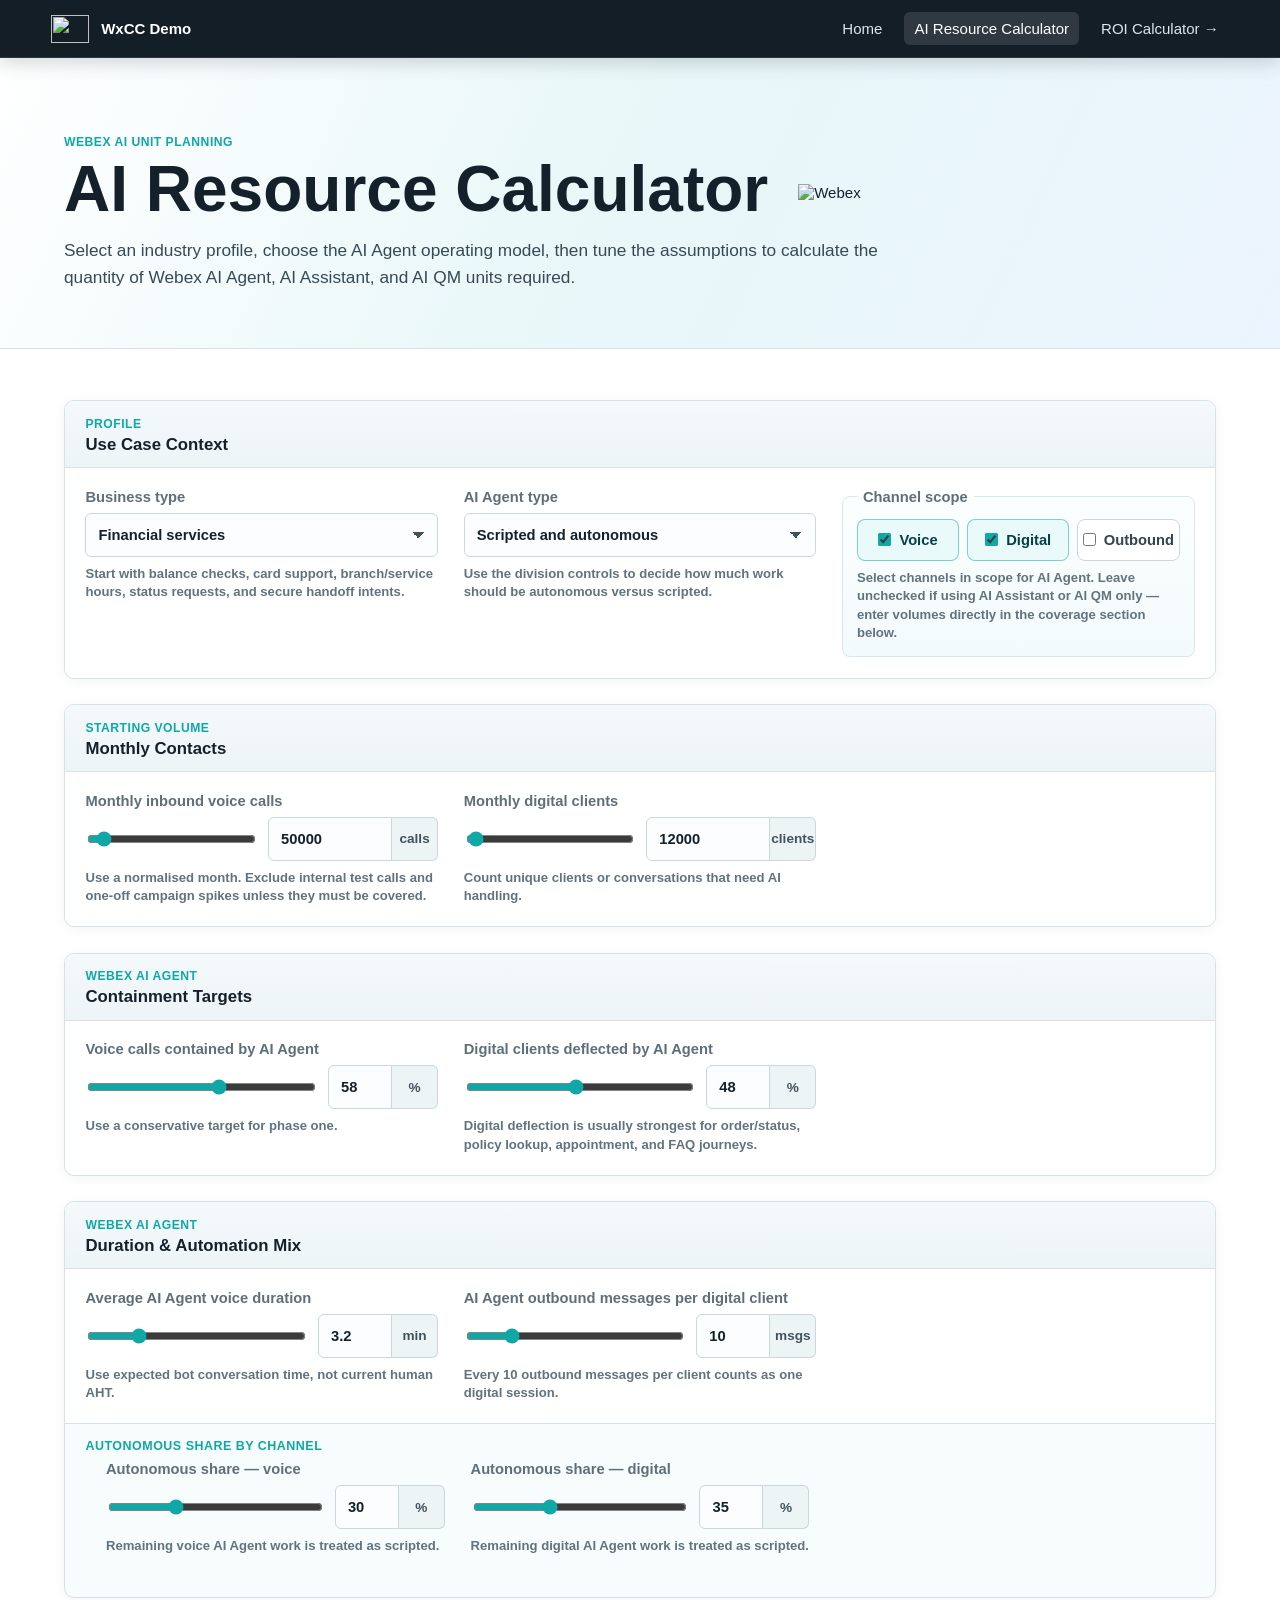
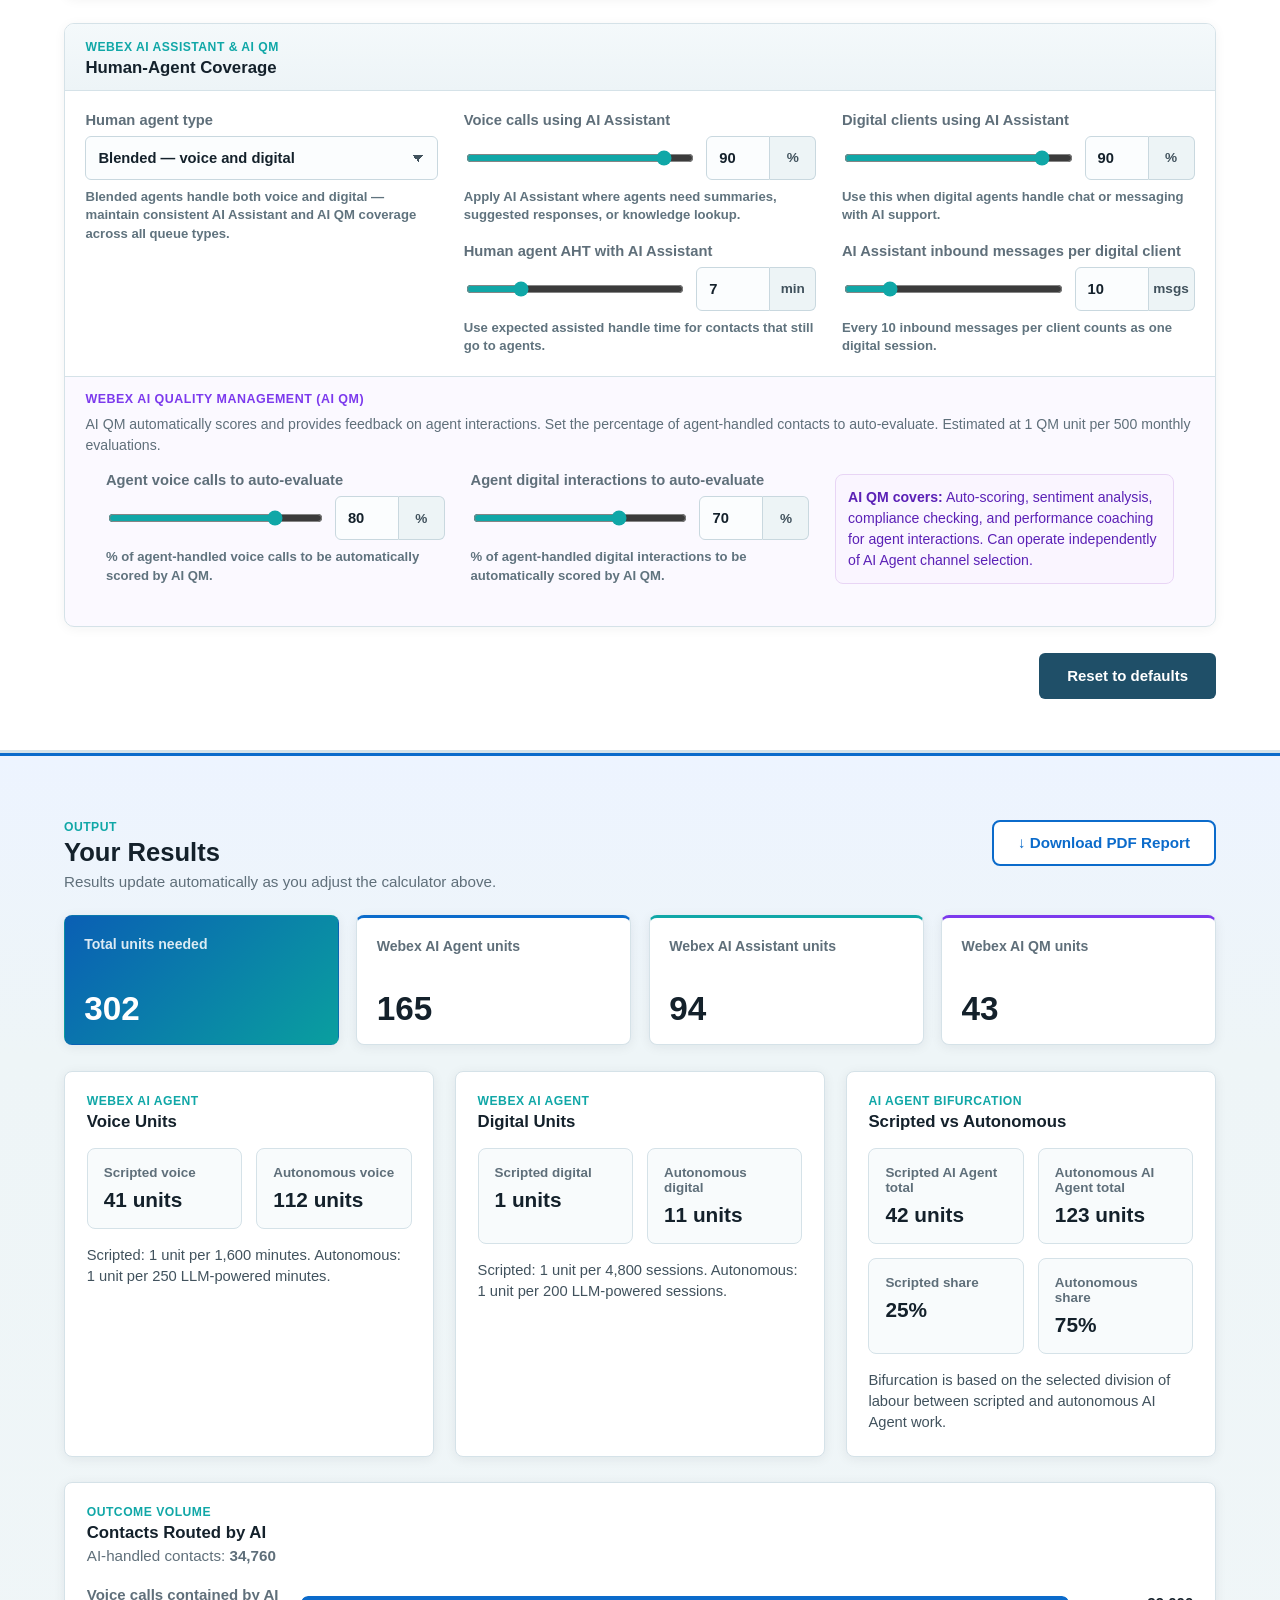
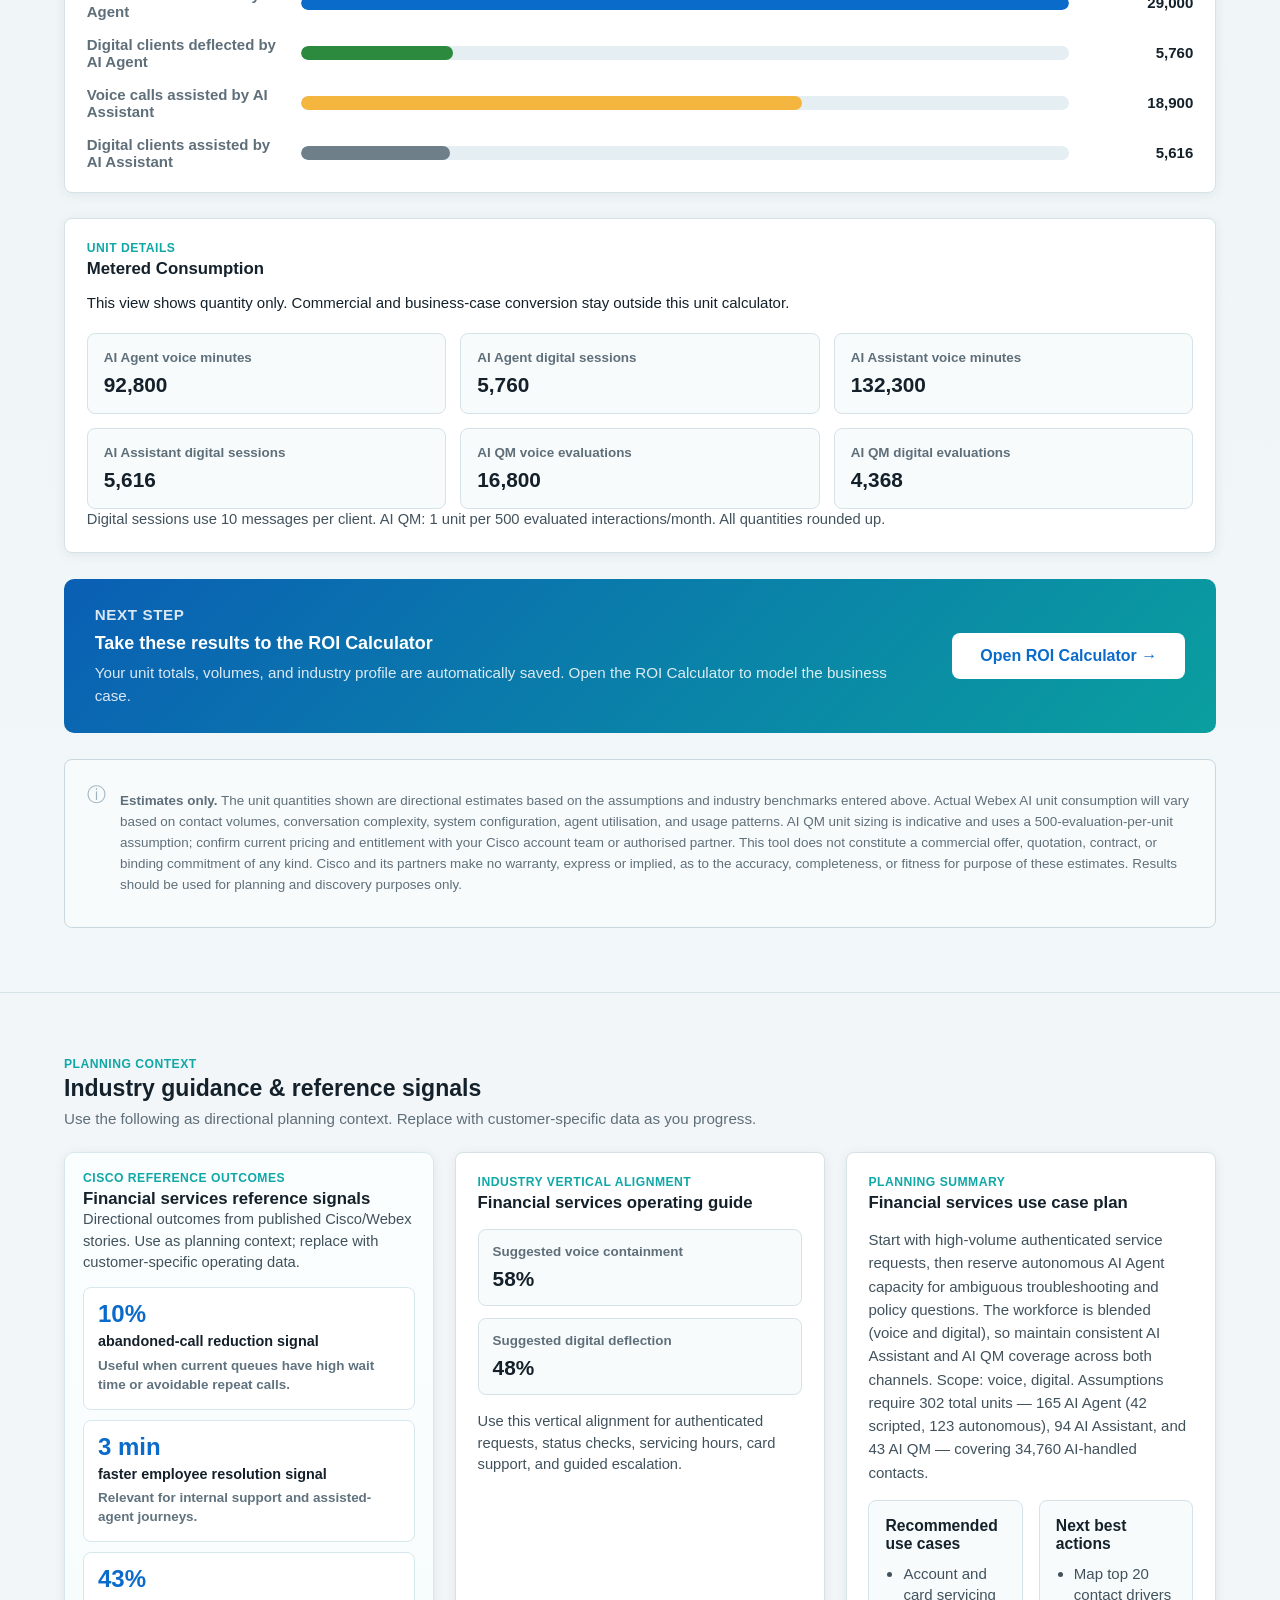
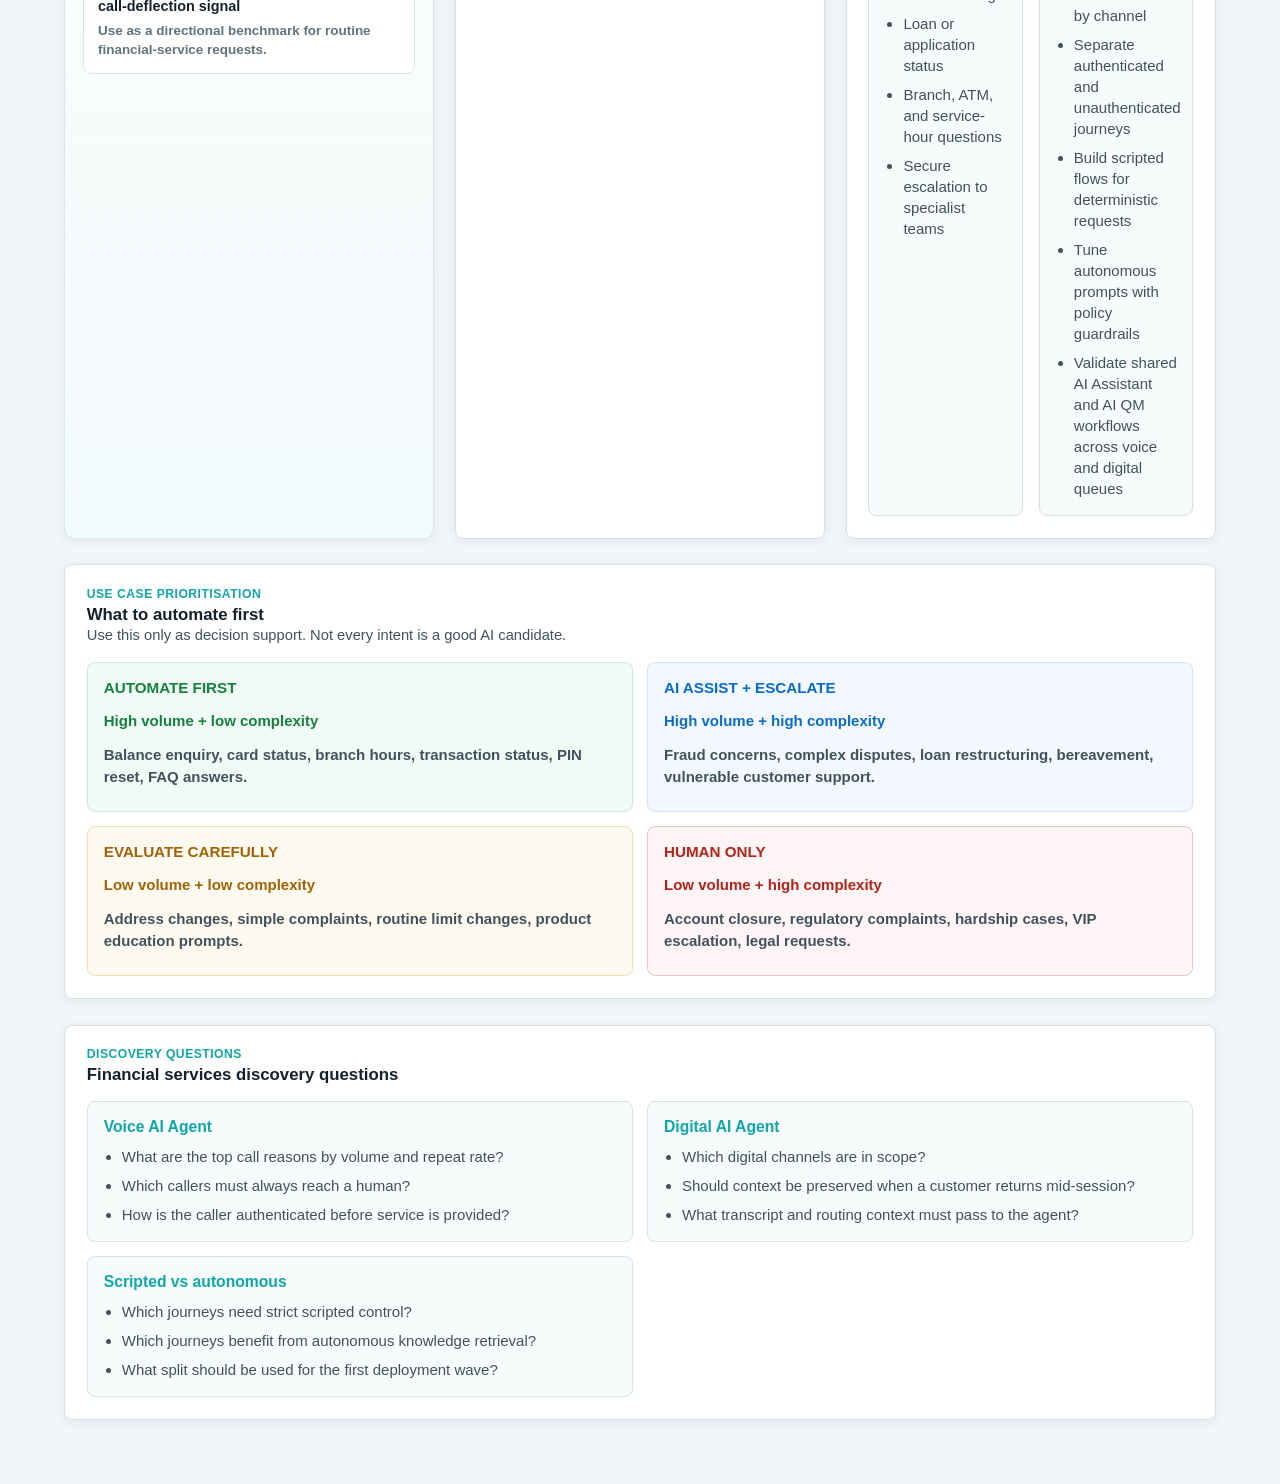
==== AI Resources Calculator/index.html @ 0dea05c3 "Update index.html" ====
<!DOCTYPE html>
<html lang="en">
<head>
  <meta charset="UTF-8" />
  <meta name="viewport" content="width=device-width, initial-scale=1" />
  <title>AI Resource Calculator</title>
  <link rel="stylesheet" href="styles.css" />
</head>
<body>

  <header class="topbar no-print">
    <a class="brand" href="../index.html" aria-label="WxCC Demo home">
      <img src="https://raw.githubusercontent.com/WxCCDemo/MyWxCCDemo/main/assets/webex-logo.png" alt="" />
      <span>WxCC Demo</span>
    </a>
    <nav aria-label="Primary navigation">
      <a href="../index.html">Home</a>
      <a href="../AI Resources Calculator/index.html" aria-current="page">AI Resource Calculator</a>
      <a href="../ROI Calculator/index.html">ROI Calculator →</a>
    </nav>
  </header>

  <main>

    <!-- ── HERO ──────────────────────────────────────────────── -->
    <section class="hero no-print">
      <div class="hero-copy">
        <p class="eyebrow">Webex AI unit planning</p>
        <div class="hero-title">
          <h1>AI Resource Calculator</h1>
          <img src="https://raw.githubusercontent.com/WxCCDemo/MyWxCCDemo/main/assets/webex-logo.png" alt="Webex" />
        </div>
        <p class="intro">
          Select an industry profile, choose the AI Agent operating model, then tune the
          assumptions to calculate the quantity of Webex AI Agent, AI Assistant, and AI QM units required.
        </p>
      </div>
    </section>

    <!-- ── CALCULATOR ─────────────────────────────────────────── -->
    <section class="calculator-section no-print">
      <form class="calc-form" id="calculatorForm">

        <!-- Group 1 · Use Case Context -->
        <div class="calc-group">
          <div class="calc-group-header">
            <p class="eyebrow">Profile</p>
            <h2>Use Case Context</h2>
          </div>
          <div class="calc-group-body grid-3">
            <label>
              <span>Business type</span>
              <select id="industryType">
                <option value="financial">Financial services</option>
                <option value="insurance">Insurance</option>
                <option value="retail">Retail</option>
                <option value="healthcare">Healthcare</option>
                <option value="travel">Travel and hospitality</option>
                <option value="shipping">Shipping and logistics</option>
                <option value="public">Public sector</option>
                <option value="other">Other</option>
              </select>
              <small id="industryRecommendation">Start with balance checks, card support, branch/service hours, status requests, and secure handoff intents.</small>
            </label>
            <label>
              <span>AI Agent type</span>
              <select id="agentMode">
                <option value="both">Scripted and autonomous</option>
                <option value="scripted">Scripted only</option>
                <option value="autonomous">Autonomous only</option>
              </select>
              <small id="agentModeRecommendation">Use scripted flows for deterministic tasks and autonomous flows where natural-language troubleshooting is needed.</small>
            </label>
            <fieldset class="channel-picker">
              <legend>Channel scope</legend>
              <label class="check-option"><input id="channelVoice" type="checkbox" checked /><span>Voice</span></label>
              <label class="check-option"><input id="channelDigital" type="checkbox" checked /><span>Digital</span></label>
              <label class="check-option"><input id="channelOutbound" type="checkbox" /><span>Outbound</span></label>
              <small>Select channels in scope for AI Agent. Leave unchecked if using AI Assistant or AI QM only — enter volumes directly in the coverage section below.</small>
            </fieldset>
          </div>
        </div>

        <!-- Group 2 · Monthly Contacts -->
        <div class="calc-group">
          <div class="calc-group-header">
            <p class="eyebrow">Starting volume</p>
            <h2>Monthly Contacts</h2>
          </div>
          <div class="calc-group-body grid-3">
            <label data-channel="voice">
              <span>Monthly inbound voice calls</span>
              <div class="dual-control">
                <input id="monthlyVoiceCallsSlider" type="range" min="0" max="1000000" step="500" value="50000" data-sync-target="monthlyVoiceCalls" />
                <div class="with-unit value-volume"><input id="monthlyVoiceCalls" type="number" min="0" step="500" value="50000" data-sync-target="monthlyVoiceCallsSlider" /><span>calls</span></div>
              </div>
              <small id="voiceVolumeRecommendation">Use a normalised month. Exclude internal test calls and one-off campaign spikes unless they must be covered.</small>
            </label>
            <label data-channel="digital">
              <span>Monthly digital clients</span>
              <div class="dual-control">
                <input id="monthlyDigitalClientsSlider" type="range" min="0" max="1000000" step="500" value="12000" data-sync-target="monthlyDigitalClients" />
                <div class="with-unit value-volume"><input id="monthlyDigitalClients" type="number" min="0" step="500" value="12000" data-sync-target="monthlyDigitalClientsSlider" /><span>clients</span></div>
              </div>
              <small id="digitalVolumeRecommendation">Count unique clients or conversations that need AI handling.</small>
            </label>
            <label data-channel="outbound">
              <span>Monthly outbound contacts</span>
              <div class="dual-control">
                <input id="monthlyOutboundContactsSlider" type="range" min="0" max="1000000" step="500" value="10000" data-sync-target="monthlyOutboundContacts" />
                <div class="with-unit value-volume"><input id="monthlyOutboundContacts" type="number" min="0" step="500" value="10000" data-sync-target="monthlyOutboundContactsSlider" /><span>contacts</span></div>
              </div>
              <small>Use this for outbound reminder, collections, notification, survey, sales, or proactive service campaigns.</small>
            </label>
          </div>
        </div>

        <!-- Group 3 · Containment Targets -->
        <div class="calc-group">
          <div class="calc-group-header">
            <p class="eyebrow">Webex AI Agent</p>
            <h2>Containment Targets</h2>
          </div>
          <div class="calc-group-body grid-3">
            <label data-channel="voice">
              <span>Voice calls contained by AI Agent</span>
              <div class="dual-control">
                <input id="voiceContainmentPercent" type="range" min="0" max="100" value="58" data-sync-target="voiceContainmentPercentNumber" />
                <div class="with-unit value-percent"><input id="voiceContainmentPercentNumber" type="number" min="0" max="100" step="1" value="58" data-sync-target="voiceContainmentPercent" /><span>%</span></div>
              </div>
              <small id="voiceContainmentRecommendation">Use a conservative target for phase one.</small>
            </label>
            <label data-channel="digital">
              <span>Digital clients deflected by AI Agent</span>
              <div class="dual-control">
                <input id="digitalDeflectionPercent" type="range" min="0" max="100" value="48" data-sync-target="digitalDeflectionPercentNumber" />
                <div class="with-unit value-percent"><input id="digitalDeflectionPercentNumber" type="number" min="0" max="100" step="1" value="48" data-sync-target="digitalDeflectionPercent" /><span>%</span></div>
              </div>
              <small id="digitalDeflectionRecommendation">Digital deflection is usually strongest for order/status, policy lookup, appointment, and FAQ journeys.</small>
            </label>
            <label data-channel="outbound">
              <span>Outbound contacts handled by AI Agent</span>
              <div class="dual-control">
                <input id="outboundHandledPercent" type="range" min="0" max="100" value="45" data-sync-target="outboundHandledPercentNumber" />
                <div class="with-unit value-percent"><input id="outboundHandledPercentNumber" type="number" min="0" max="100" step="1" value="45" data-sync-target="outboundHandledPercent" /><span>%</span></div>
              </div>
              <small>Use the expected contact or completion rate for campaign interactions.</small>
            </label>
          </div>
        </div>

        <!-- Group 4 · Duration & Mix -->
        <div class="calc-group">
          <div class="calc-group-header">
            <p class="eyebrow">Webex AI Agent</p>
            <h2>Duration &amp; Automation Mix</h2>
          </div>
          <div class="calc-group-body grid-3">
            <label data-channel="voice">
              <span>Average AI Agent voice duration</span>
              <div class="dual-control">
                <input id="aiAgentVoiceMinutesSlider" type="range" min="0" max="15" step="0.1" value="3.2" data-sync-target="aiAgentVoiceMinutes" />
                <div class="with-unit value-small"><input id="aiAgentVoiceMinutes" type="number" min="0" step="0.1" value="3.2" data-sync-target="aiAgentVoiceMinutesSlider" /><span>min</span></div>
              </div>
              <small id="aiDurationRecommendation">Use expected bot conversation time, not current human AHT.</small>
            </label>
            <label data-channel="outbound">
              <span>Average outbound AI Agent duration</span>
              <div class="dual-control">
                <input id="outboundAiMinutesSlider" type="range" min="0" max="15" step="0.1" value="2.4" data-sync-target="outboundAiMinutes" />
                <div class="with-unit value-small"><input id="outboundAiMinutes" type="number" min="0" step="0.1" value="2.4" data-sync-target="outboundAiMinutesSlider" /><span>min</span></div>
              </div>
              <small>Use the expected AI-handled outbound talk time.</small>
            </label>
            <label data-channel="digital">
              <span>AI Agent outbound messages per digital client</span>
              <div class="dual-control">
                <input id="agentOutboundMessagesSlider" type="range" min="1" max="50" step="1" value="10" data-sync-target="agentOutboundMessages" />
                <div class="with-unit value-small"><input id="agentOutboundMessages" type="number" min="1" step="1" value="10" data-sync-target="agentOutboundMessagesSlider" /><span>msgs</span></div>
              </div>
              <small>Every 10 outbound messages per client counts as one digital session.</small>
            </label>
          </div>
          <div id="divisionControls" class="calc-sub-group">
            <p class="sub-group-label">Autonomous share by channel</p>
            <div class="calc-group-body grid-3" style="padding-top:0">
              <label data-channel="voice">
                <span>Autonomous share — voice</span>
                <div class="dual-control">
                  <input id="agentVoiceAutonomousPercent" type="range" min="0" max="100" value="30" data-sync-target="agentVoiceAutonomousPercentNumber" />
                  <div class="with-unit value-percent"><input id="agentVoiceAutonomousPercentNumber" type="number" min="0" max="100" step="1" value="30" data-sync-target="agentVoiceAutonomousPercent" /><span>%</span></div>
                </div>
                <small>Remaining voice AI Agent work is treated as scripted.</small>
              </label>
              <label data-channel="digital">
                <span>Autonomous share — digital</span>
                <div class="dual-control">
                  <input id="agentDigitalAutonomousPercent" type="range" min="0" max="100" value="35" data-sync-target="agentDigitalAutonomousPercentNumber" />
                  <div class="with-unit value-percent"><input id="agentDigitalAutonomousPercentNumber" type="number" min="0" max="100" step="1" value="35" data-sync-target="agentDigitalAutonomousPercent" /><span>%</span></div>
                </div>
                <small>Remaining digital AI Agent work is treated as scripted.</small>
              </label>
              <label data-channel="outbound">
                <span>Autonomous share — outbound</span>
                <div class="dual-control">
                  <input id="agentOutboundAutonomousPercent" type="range" min="0" max="100" value="40" data-sync-target="agentOutboundAutonomousPercentNumber" />
                  <div class="with-unit value-percent"><input id="agentOutboundAutonomousPercentNumber" type="number" min="0" max="100" step="1" value="40" data-sync-target="agentOutboundAutonomousPercent" /><span>%</span></div>
                </div>
                <small>Remaining outbound AI Agent work is treated as scripted.</small>
              </label>
            </div>
          </div>
        </div>

        <!-- Group 5 · Human-Agent Coverage (AI Assistant + AI QM) -->
        <div class="calc-group">
          <div class="calc-group-header">
            <p class="eyebrow">Webex AI Assistant &amp; AI QM</p>
            <h2>Human-Agent Coverage</h2>
          </div>
          <div class="calc-group-body grid-3">

            <!-- Col 1: Human agent type -->
            <label>
              <span>Human agent type</span>
              <select id="workforceModel">
                <option value="blended">Blended — voice and digital</option>
                <option value="voice">Voice only</option>
                <option value="digital">Digital only</option>
              </select>
              <small id="workforceModelRecommendation">Blended agents handle both channels — maintain consistent AI Assistant and AI QM coverage across all queues.</small>
            </label>

            <!-- Col 2: Voice assistant fields (no data-channel — always visible based on workforce model) -->
            <div data-assistant-channel="voice" class="field-stack">
              <!-- Direct volume input shown when Voice AI Agent channel is OFF -->
              <label data-channel-off="voice" class="direct-input">
                <span>Monthly voice calls to human agents</span>
                <div class="dual-control">
                  <input id="directAgentVoiceCallsSlider" type="range" min="0" max="500000" step="500" value="0" data-sync-target="directAgentVoiceCalls" />
                  <div class="with-unit value-volume"><input id="directAgentVoiceCalls" type="number" min="0" step="500" value="0" data-sync-target="directAgentVoiceCallsSlider" /><span>calls</span></div>
                </div>
                <small>Enter total calls handled by voice agents — used for AI Assistant &amp; AI QM when AI Agent voice is not in scope.</small>
              </label>
              <label>
                <span>Voice calls using AI Assistant</span>
                <div class="dual-control">
                  <input id="assistantVoiceCoveragePercent" type="range" min="0" max="100" value="90" data-sync-target="assistantVoiceCoveragePercentNumber" />
                  <div class="with-unit value-percent"><input id="assistantVoiceCoveragePercentNumber" type="number" min="0" max="100" step="1" value="90" data-sync-target="assistantVoiceCoveragePercent" /><span>%</span></div>
                </div>
                <small>Apply AI Assistant where agents need summaries, suggested responses, or knowledge lookup.</small>
              </label>
              <label>
                <span>Human agent AHT with AI Assistant</span>
                <div class="dual-control">
                  <input id="humanAhtMinutesSlider" type="range" min="0" max="30" step="0.1" value="7" data-sync-target="humanAhtMinutes" />
                  <div class="with-unit value-small"><input id="humanAhtMinutes" type="number" min="0" step="0.1" value="7" data-sync-target="humanAhtMinutesSlider" /><span>min</span></div>
                </div>
                <small>Use expected assisted handle time for contacts that still go to agents.</small>
              </label>
            </div>

            <!-- Col 3: Digital assistant fields (no data-channel — always visible based on workforce model) -->
            <div data-assistant-channel="digital" class="field-stack">
              <!-- Direct volume input shown when Digital AI Agent channel is OFF -->
              <label data-channel-off="digital" class="direct-input">
                <span>Monthly digital contacts to human agents</span>
                <div class="dual-control">
                  <input id="directAgentDigitalClientsSlider" type="range" min="0" max="500000" step="500" value="0" data-sync-target="directAgentDigitalClients" />
                  <div class="with-unit value-volume"><input id="directAgentDigitalClients" type="number" min="0" step="500" value="0" data-sync-target="directAgentDigitalClientsSlider" /><span>clients</span></div>
                </div>
                <small>Enter total digital interactions handled by agents — used for AI Assistant &amp; AI QM when AI Agent digital is not in scope.</small>
              </label>
              <label>
                <span>Digital clients using AI Assistant</span>
                <div class="dual-control">
                  <input id="assistantDigitalCoveragePercent" type="range" min="0" max="100" value="90" data-sync-target="assistantDigitalCoveragePercentNumber" />
                  <div class="with-unit value-percent"><input id="assistantDigitalCoveragePercentNumber" type="number" min="0" max="100" step="1" value="90" data-sync-target="assistantDigitalCoveragePercent" /><span>%</span></div>
                </div>
                <small>Use this when digital agents handle chat or messaging with AI support.</small>
              </label>
              <label>
                <span>AI Assistant inbound messages per digital client</span>
                <div class="dual-control">
                  <input id="assistantInboundMessagesSlider" type="range" min="1" max="50" step="1" value="10" data-sync-target="assistantInboundMessages" />
                  <div class="with-unit value-small"><input id="assistantInboundMessages" type="number" min="1" step="1" value="10" data-sync-target="assistantInboundMessagesSlider" /><span>msgs</span></div>
                </div>
                <small>Every 10 inbound messages per client counts as one digital session.</small>
              </label>
            </div>

          </div>

          <!-- AI QM sub-section -->
          <div class="calc-sub-group qm-sub">
            <p class="sub-group-label">Webex AI Quality Management (AI QM)</p>
            <p class="sub-group-desc">AI QM automatically scores and provides feedback on agent interactions. Set the percentage of agent-handled contacts to auto-evaluate. Estimated at 1 QM unit per 500 monthly evaluations.</p>
            <div class="calc-group-body grid-3" style="padding-top:0">
              <label data-assistant-channel="voice">
                <span>Agent voice calls to auto-evaluate</span>
                <div class="dual-control">
                  <input id="qmVoiceCoveragePercent" type="range" min="0" max="100" value="80" data-sync-target="qmVoiceCoveragePercentNumber" />
                  <div class="with-unit value-percent"><input id="qmVoiceCoveragePercentNumber" type="number" min="0" max="100" step="1" value="80" data-sync-target="qmVoiceCoveragePercent" /><span>%</span></div>
                </div>
                <small>% of agent-handled voice calls to be automatically scored by AI QM.</small>
              </label>
              <label data-assistant-channel="digital">
                <span>Agent digital interactions to auto-evaluate</span>
                <div class="dual-control">
                  <input id="qmDigitalCoveragePercent" type="range" min="0" max="100" value="70" data-sync-target="qmDigitalCoveragePercentNumber" />
                  <div class="with-unit value-percent"><input id="qmDigitalCoveragePercentNumber" type="number" min="0" max="100" step="1" value="70" data-sync-target="qmDigitalCoveragePercent" /><span>%</span></div>
                </div>
                <small>% of agent-handled digital interactions to be automatically scored by AI QM.</small>
              </label>
              <div class="qm-info-cell">
                <p class="formula"><strong>AI QM covers:</strong> Auto-scoring, sentiment analysis, compliance checking, and performance coaching for agent interactions. Can operate independently of AI Agent channel selection.</p>
              </div>
            </div>
          </div>
        </div>

        <div class="form-actions">
          <button type="reset" class="reset-button">Reset to defaults</button>
        </div>

      </form>
    </section>

    <!-- ── RESULTS ────────────────────────────────────────────── -->
    <section class="results-section" aria-label="Calculator results" id="resultsSection">
      <div class="results-container">

        <!-- Print-only header -->
        <div class="print-only report-print-header">
          <img src="https://raw.githubusercontent.com/WxCCDemo/MyWxCCDemo/main/assets/webex-logo.png" alt="Webex" class="report-logo" />
          <div>
            <h1>Webex AI Resource Estimate</h1>
            <p id="reportMeta"></p>
          </div>
        </div>

        <div class="results-header">
          <div class="results-header-left">
            <p class="eyebrow">Output</p>
            <h2>Your Results</h2>
            <p class="results-intro">Results update automatically as you adjust the calculator above.</p>
          </div>
          <button class="download-btn no-print" onclick="downloadReport()">
            ↓ Download PDF Report
          </button>
        </div>

        <!-- Summary metrics: Total | AI Agent | AI Assistant | AI QM -->
        <div class="summary-grid">
          <article class="metric primary">
            <span>Total units needed</span>
            <strong id="totalUnits">0</strong>
          </article>
          <article class="metric accent-agent">
            <span>Webex AI Agent units</span>
            <strong id="agentTotalUnits">0</strong>
          </article>
          <article class="metric accent-assistant">
            <span>Webex AI Assistant units</span>
            <strong id="assistantUnits">0</strong>
          </article>
          <article class="metric accent-qm">
            <span>Webex AI QM units</span>
            <strong id="qmUnits">0</strong>
          </article>
        </div>

        <!-- AI Agent unit breakdown -->
        <div class="result-grid">
          <article class="panel result-card" data-channel="voice">
            <div class="panel-heading"><p class="eyebrow">Webex AI Agent</p><h2>Voice Units</h2></div>
            <dl>
              <div><dt>Scripted voice</dt><dd><span id="agentVoiceScriptedUnits">0</span> units</dd></div>
              <div><dt>Autonomous voice</dt><dd><span id="agentVoiceAutonomousUnits">0</span> units</dd></div>
            </dl>
            <p class="formula">Scripted: 1 unit per 1,600 minutes. Autonomous: 1 unit per 250 LLM-powered minutes.</p>
          </article>
          <article class="panel result-card" data-channel="digital">
            <div class="panel-heading"><p class="eyebrow">Webex AI Agent</p><h2>Digital Units</h2></div>
            <dl>
              <div><dt>Scripted digital</dt><dd><span id="agentDigitalScriptedUnits">0</span> units</dd></div>
              <div><dt>Autonomous digital</dt><dd><span id="agentDigitalAutonomousUnits">0</span> units</dd></div>
            </dl>
            <p class="formula">Scripted: 1 unit per 4,800 sessions. Autonomous: 1 unit per 200 LLM-powered sessions.</p>
          </article>
          <article class="panel result-card" data-channel="outbound">
            <div class="panel-heading"><p class="eyebrow">Webex AI Agent</p><h2>Outbound Units</h2></div>
            <dl>
              <div><dt>Scripted outbound</dt><dd><span id="agentOutboundScriptedUnits">0</span> units</dd></div>
              <div><dt>Autonomous outbound</dt><dd><span id="agentOutboundAutonomousUnits">0</span> units</dd></div>
            </dl>
            <p class="formula">Scripted: 1 unit per 1,600 minutes. Autonomous: 1 unit per 250 minutes.</p>
          </article>
          <article class="panel result-card" id="agentBifurcationCard">
            <div class="panel-heading"><p class="eyebrow">AI Agent bifurcation</p><h2>Scripted vs Autonomous</h2></div>
            <dl>
              <div><dt>Scripted AI Agent total</dt><dd><span id="agentScriptedTotalUnits">0</span> units</dd></div>
              <div><dt>Autonomous AI Agent total</dt><dd><span id="agentAutonomousTotalUnits">0</span> units</dd></div>
              <div><dt>Scripted share</dt><dd id="agentScriptedShare">0%</dd></div>
              <div><dt>Autonomous share</dt><dd id="agentAutonomousShare">0%</dd></div>
            </dl>
            <p id="agentBifurcationNote" class="formula">Bifurcation is based on the selected division of labour between scripted and autonomous AI Agent work.</p>
          </article>
        </div>

        <!-- Contacts bar chart -->
        <article class="panel breakdown">
          <div class="panel-heading"><p class="eyebrow">Outcome volume</p><h2>Contacts Routed by AI</h2></div>
          <p class="results-intro" style="margin-top:4px">AI-handled contacts: <strong id="aiHandledContacts">0</strong></p>
          <div class="bars">
            <div class="bar-row" data-channel="voice"><span>Voice calls contained by AI Agent</span><div class="bar-track"><div id="voiceContainedBar" class="bar-fill"></div></div><strong id="voiceContainedCalls">0</strong></div>
            <div class="bar-row" data-channel="digital"><span>Digital clients deflected by AI Agent</span><div class="bar-track"><div id="digitalDeflectedBar" class="bar-fill accent"></div></div><strong id="digitalDeflectedClients">0</strong></div>
            <div class="bar-row" data-channel="outbound"><span>Outbound contacts handled by AI Agent</span><div class="bar-track"><div id="outboundHandledBar" class="bar-fill outbound"></div></div><strong id="outboundHandledContacts">0</strong></div>
            <div class="bar-row" data-channel="voice"><span>Voice calls assisted by AI Assistant</span><div class="bar-track"><div id="assistantVoiceBar" class="bar-fill muted"></div></div><strong id="assistantVoiceCalls">0</strong></div>
            <div class="bar-row" data-channel="digital"><span>Digital clients assisted by AI Assistant</span><div class="bar-track"><div id="assistantDigitalBar" class="bar-fill neutral"></div></div><strong id="assistantDigitalClients">0</strong></div>
          </div>
        </article>

        <!-- Metered consumption -->
        <article class="panel recommendation">
          <div class="panel-heading"><p class="eyebrow">Unit details</p><h2>Metered Consumption</h2></div>
          <p>This view shows quantity only. Commercial and business-case conversion stay outside this unit calculator.</p>
          <dl>
            <div data-channel="voice"><dt>AI Agent voice minutes</dt><dd id="agentVoiceMinutes">0</dd></div>
            <div data-channel="digital"><dt>AI Agent digital sessions</dt><dd id="agentDigitalSessions">0</dd></div>
            <div data-channel="outbound"><dt>AI Agent outbound minutes</dt><dd id="agentOutboundMinutes">0</dd></div>
            <div data-channel="voice"><dt>AI Assistant voice minutes</dt><dd id="assistantVoiceMinutes">0</dd></div>
            <div data-channel="digital"><dt>AI Assistant digital sessions</dt><dd id="assistantDigitalSessions">0</dd></div>
            <div data-assistant-channel="voice"><dt>AI QM voice evaluations</dt><dd id="qmVoiceEvaluations">0</dd></div>
            <div data-assistant-channel="digital"><dt>AI QM digital evaluations</dt><dd id="qmDigitalEvaluations">0</dd></div>
          </dl>
          <p class="formula">Digital sessions use 10 messages per client. AI QM: 1 unit per 500 evaluated interactions/month. All quantities rounded up.</p>
        </article>

        <!-- Next step CTA -->
        <div class="next-step-banner no-print">
          <div class="next-step-copy">
            <p class="eyebrow">Next step</p>
            <h2>Take these results to the ROI Calculator</h2>
            <p>Your unit totals, volumes, and industry profile are automatically saved. Open the ROI Calculator to model the business case.</p>
          </div>
          <a href="../ROI Calculator/index.html" class="cta-button">Open ROI Calculator →</a>
        </div>

        <!-- Disclaimer -->
        <div class="disclaimer">
          <div class="disclaimer-icon" aria-hidden="true">ⓘ</div>
          <p><strong>Estimates only.</strong> The unit quantities shown are directional estimates based on the assumptions and industry benchmarks entered above. Actual Webex AI unit consumption will vary based on contact volumes, conversation complexity, system configuration, agent utilisation, and usage patterns. AI QM unit sizing is indicative and uses a 500-evaluation-per-unit assumption; confirm current pricing and entitlement with your Cisco account team or authorised partner. This tool does not constitute a commercial offer, quotation, contract, or binding commitment of any kind. Cisco and its partners make no warranty, express or implied, as to the accuracy, completeness, or fitness for purpose of these estimates. Results should be used for planning and discovery purposes only.</p>
        </div>

      </div>
    </section>

    <!-- ── GUIDANCE ────────────────────────────────────────────── -->
    <section class="guidance-section" aria-label="Planning guidance">
      <div class="guidance-container">
        <div class="guidance-header">
          <p class="eyebrow">Planning context</p>
          <h2>Industry guidance &amp; reference signals</h2>
          <p class="guidance-intro">Use the following as directional planning context. Replace with customer-specific data as you progress.</p>
        </div>
        <div class="guidance-grid">
          <article class="panel reference-panel inline-reference">
            <div class="panel-heading"><p class="eyebrow">Cisco reference outcomes</p><h2 id="referenceTitle">Financial services reference signals</h2></div>
            <p class="formula">Directional outcomes from published Cisco/Webex stories. Use as planning context; replace with customer-specific operating data.</p>
            <div id="referenceOutcomeList" class="reference-list"></div>
          </article>
          <article class="panel vertical-panel">
            <div class="panel-heading"><p class="eyebrow">Industry vertical alignment</p><h2 id="verticalTitle">Financial services operating guide</h2></div>
            <div class="vertical-grid">
              <div data-channel="voice"><dt>Suggested voice containment</dt><dd id="verticalVoiceContainment">58%</dd></div>
              <div data-channel="digital"><dt>Suggested digital deflection</dt><dd id="verticalDigitalDeflection">48%</dd></div>
              <div data-channel="outbound"><dt>Suggested outbound handled</dt><dd id="verticalOutboundHandled">45%</dd></div>
            </div>
            <p id="verticalGuidance" class="formula">Start with balance checks, card support, branch/service hours, status requests, and secure handoff intents.</p>
          </article>
          <article class="panel advisor">
            <div class="panel-heading"><p class="eyebrow">Planning summary</p><h2 id="summaryTitle">Financial services use case plan</h2></div>
            <p id="summaryText">Start with high-volume authenticated service requests, then reserve autonomous AI Agent capacity for ambiguous troubleshooting and policy questions.</p>
            <div class="advisor-grid">
              <div><h3>Recommended use cases</h3><ul id="useCaseList"></ul></div>
              <div><h3>Next best actions</h3><ul id="nextActionList"></ul></div>
            </div>
          </article>
        </div>
        <article class="panel prioritisation-panel">
          <div class="panel-heading"><p class="eyebrow">Use case prioritisation</p><h2>What to automate first</h2></div>
          <p class="formula">Use this only as decision support. Not every intent is a good AI candidate.</p>
          <div class="priority-grid">
            <div class="priority-card automate"><h3>Automate first</h3><span>High volume + low complexity</span><p id="automateFirstText">Balance enquiry, status lookup, appointment booking, FAQs, PIN reset.</p></div>
            <div class="priority-card assist"><h3>AI Assist + escalate</h3><span>High volume + high complexity</span><p id="assistEscalateText">Billing disputes, complex claims, account closure, vulnerable customer support.</p></div>
            <div class="priority-card evaluate"><h3>Evaluate carefully</h3><span>Low volume + low complexity</span><p id="evaluateText">Minor account changes, routine renewals, simple complaints, basic upsell prompts.</p></div>
            <div class="priority-card human"><h3>Human only</h3><span>Low volume + high complexity</span><p id="humanOnlyText">Legal matters, major complaints, regulatory escalations, VIP or sensitive cases.</p></div>
          </div>
        </article>
        <article class="panel discovery-panel">
          <div class="panel-heading"><p class="eyebrow">Discovery questions</p><h2 id="discoveryTitle">Questions that matter for this setup</h2></div>
          <div class="discovery-grid">
            <div data-channel="voice"><h3>Voice AI Agent</h3><ul id="voiceDiscoveryList"></ul></div>
            <div data-channel="digital"><h3>Digital AI Agent</h3><ul id="digitalDiscoveryList"></ul></div>
            <div><h3>Scripted vs autonomous</h3><ul id="modeDiscoveryList"></ul></div>
            <div data-channel="outbound"><h3>Outbound readiness</h3><ul id="outboundDiscoveryList"></ul></div>
          </div>
        </article>
      </div>
    </section>

  </main>

  <script src="script.js"></script>
  <script>
    // ── PDF / Print report ─────────────────────────────────────
    function downloadReport() {
      // Populate print header with current selections
      const industry = document.getElementById("industryType");
      const industryLabel = industry.options[industry.selectedIndex].text;
      const agentMode = document.getElementById("agentMode");
      const agentLabel = agentMode.options[agentMode.selectedIndex].text;
      const workforce = document.getElementById("workforceModel");
      const workforceLabel = workforce.options[workforce.selectedIndex].text;
      const dateStr = new Date().toLocaleDateString("en-US", { year: "numeric", month: "long", day: "numeric" });
      document.getElementById("reportMeta").textContent =
        `${industryLabel} · ${agentLabel} · ${workforceLabel} · Generated ${dateStr}`;
      window.print();
    }
  </script>
</body>
</html>
---- AI Resources Calculator/styles.css ----
:root {
  --ink: #14212b;
  --muted: #5f6f7a;
  --line: #d5e2e8;
  --panel: #ffffff;
  --page: #eef5f7;
  --blue: #0b6bcb;
  --teal: #10a7a7;
  --green: #2b8a3e;
  --yellow: #f4b63f;
  --purple: #7c3aed;
  --content-max: 1680px;
}

* { box-sizing: border-box; }

body {
  margin: 0;
  color: var(--ink);
  font-family: Arial, Helvetica, sans-serif;
  font-size: clamp(15px, 0.86vw, 18px);
  background: var(--page);
}

a { color: inherit; text-decoration: none; }

/* ── Topbar ─────────────────────────────────────────────────── */
.topbar {
  position: sticky; top: 0; z-index: 10;
  display: flex; align-items: center; justify-content: space-between; gap: 18px;
  padding: 12px clamp(18px, 4vw, 56px);
  color: #ffffff;
  background: rgba(12,23,32,0.97);
  border-bottom: 1px solid rgba(255,255,255,0.1);
  box-shadow: 0 4px 20px rgba(10,18,24,0.18);
}
.brand, .topbar nav { display: flex; align-items: center; gap: 12px; }
.brand { font-weight: 700; }
.brand img { width: 38px; height: 28px; object-fit: contain; }
.topbar nav { flex-wrap: wrap; justify-content: flex-end; color: #dbe7ec; font-size: 0.94rem; }
.topbar nav a { padding: 8px 10px; border-radius: 6px; }
.topbar nav a:hover, .topbar nav a[aria-current="page"] { background: rgba(255,255,255,0.12); color: #ffffff; }

/* ── Hero ───────────────────────────────────────────────────── */
.hero {
  display: flex; align-items: center;
  min-height: clamp(260px, 26vh, 400px);
  padding: clamp(44px, 6vw, 88px) clamp(18px, 5vw, 72px) clamp(34px, 4.5vw, 64px);
  background:
    linear-gradient(115deg, rgba(255,255,255,0.97), rgba(231,247,248,0.9) 48%, rgba(235,244,255,0.84)),
    url("https://raw.githubusercontent.com/WxCCDemo/MyWxCCDemo/main/assets/WebexAIHeader.png") center / cover;
  border-bottom: 1px solid var(--line);
}
.hero-copy { width: min(100%, var(--content-max)); margin: 0 auto; }
.hero-title { display: flex; align-items: center; flex-wrap: wrap; gap: clamp(16px, 3vw, 30px); }
.hero h1 { margin: 8px 0 16px; font-size: clamp(2.2rem, 5vw, 5.4rem); line-height: 1; }
.hero-title img { width: clamp(72px, 8vw, 120px); height: auto; object-fit: contain; }
.intro { max-width: 860px; margin: 0; color: #364a56; font-size: clamp(1rem, 1.35vw, 1.28rem); line-height: 1.55; }
.eyebrow { margin: 0; color: var(--teal); font-size: 0.76rem; font-weight: 700; letter-spacing: 0.04em; text-transform: uppercase; }

/* ── Calculator section ─────────────────────────────────────── */
.calculator-section { background: #ffffff; border-bottom: 3px solid var(--line); padding: clamp(32px, 4vw, 60px) clamp(18px, 5vw, 72px); }
.calc-form { max-width: var(--content-max); margin: 0 auto; display: grid; gap: clamp(18px, 2vw, 28px); }

.calc-group { background: var(--panel); border: 1px solid var(--line); border-radius: 10px; overflow: hidden; box-shadow: 0 2px 12px rgba(20,33,43,0.05); }
.calc-group-header { padding: clamp(14px,1.2vw,20px) clamp(18px,1.6vw,28px) clamp(12px,1vw,16px); background: linear-gradient(180deg,#f4f9fb,#edf4f7); border-bottom: 1px solid var(--line); }
.calc-group-header h2 { margin: 4px 0 0; font-size: clamp(1.05rem, 0.95vw, 1.22rem); }
.calc-group-body { padding: clamp(18px,1.6vw,28px); }
.grid-3 { display: grid; grid-template-columns: repeat(3, minmax(0,1fr)); gap: clamp(18px,2vw,28px); }
.grid-2 { display: grid; grid-template-columns: repeat(2, minmax(0,1fr)); gap: clamp(18px,2vw,28px); }

.calc-sub-group { padding: clamp(14px,1.2vw,20px) clamp(18px,1.6vw,28px) clamp(18px,1.6vw,26px); border-top: 1px solid var(--line); background: rgba(16,167,167,0.03); }
.qm-sub { background: rgba(124,58,237,0.03); }
.sub-group-label { margin: 0 0 8px; color: var(--teal); font-size: 0.78rem; font-weight: 700; letter-spacing: 0.04em; text-transform: uppercase; }
.qm-sub .sub-group-label { color: var(--purple); }
.sub-group-desc { margin: 0 0 16px; color: var(--muted); font-size: 0.88rem; line-height: 1.5; }

.field-stack { display: grid; gap: clamp(14px,1.4vw,20px); align-content: start; }
.form-actions { display: flex; justify-content: flex-end; }

/* Direct-input fields (shown when AI Agent channel is off) */
.direct-input { padding: 12px 14px; border: 1.5px dashed #a8c8d8; border-radius: 8px; background: #f0f8fc; }

/* QM info cell */
.qm-info-cell { display: flex; align-items: center; }
.qm-info-cell .formula { padding: 12px; border: 1px solid #e8d5f5; border-radius: 8px; background: #faf5ff; color: #5b21b6; font-size: 0.88rem; line-height: 1.5; }

/* ── Form elements ──────────────────────────────────────────── */
label { display: grid; gap: 8px; color: var(--muted); font-size: 0.92rem; font-weight: 700; align-content: start; }
.channel-picker { display: grid; grid-template-columns: repeat(3, minmax(0,1fr)); gap: 8px; margin: 0; padding: 14px; border: 1px solid #d6e8ee; border-radius: 8px; background: linear-gradient(180deg,#fbfefe,#f3fafb); }
.channel-picker legend { padding: 0 6px; color: var(--muted); font-size: 0.92rem; font-weight: 800; }
.channel-picker small { grid-column: 1/-1; }
.check-option { display: flex; align-items: center; justify-content: center; min-height: 42px; padding: 9px 10px; border: 1px solid #c9d8df; border-radius: 8px; color: #31444f; background: #ffffff; cursor: pointer; gap: 8px; }
.check-option:has(input:checked) { border-color: rgba(16,167,167,0.5); color: #073f45; background: #eafafb; }
input, select { width: 100%; min-height: 44px; border: 1px solid #c9d8df; border-radius: 6px; padding: 10px 12px; color: var(--ink); font: inherit; background: #fbfdfe; }
.check-option input[type="checkbox"] { width: auto; min-height: auto; margin: 0; padding: 0; border: 0; accent-color: var(--teal); }
select { appearance: none; background: linear-gradient(45deg,transparent 50%,#41525d 50%) calc(100% - 18px) 18px/7px 7px no-repeat, linear-gradient(135deg,#41525d 50%,transparent 50%) calc(100% - 13px) 18px/7px 7px no-repeat, #fbfdfe; }
input[type="range"] { min-height: 28px; padding: 0; accent-color: var(--teal); }
.dual-control { display: flex; gap: 10px; align-items: center; }
.dual-control > input[type="range"] { flex: 1 1 auto; min-width: 100px; }
.dual-control .with-unit { flex: 0 0 auto; }
.value-percent { width: 110px; }
.value-small   { width: 120px; }
.value-volume  { width: 170px; }
small { color: #60737e; font-size: 0.82rem; font-weight: 600; line-height: 1.4; }
[hidden] { display: none !important; }
.with-unit { display: grid; grid-template-columns: minmax(0,1fr) 46px; align-items: center; }
.with-unit input { border-radius: 6px 0 0 6px; }
.with-unit span { display: grid; place-items: center; min-height: 44px; border: 1px solid #c9d8df; border-left: 0; border-radius: 0 6px 6px 0; color: #41525d; background: #edf4f6; font-size: 0.85rem; }
.reset-button { min-height: 46px; padding: 0 28px; border: 0; border-radius: 6px; color: #ffffff; font: inherit; font-weight: 700; background: #1f4f68; cursor: pointer; }
.reset-button:hover { background: #173c4f; }

/* ── Results section ────────────────────────────────────────── */
.results-section { background: linear-gradient(180deg,#edf4ff 0,#eef5f7 300px,#f2f7f9 100%); border-top: 3px solid var(--blue); padding: clamp(40px,5vw,72px) clamp(18px,5vw,72px); }
.results-container { max-width: var(--content-max); margin: 0 auto; display: grid; gap: clamp(22px,2vw,32px); }

.results-header { display: flex; align-items: flex-start; justify-content: space-between; gap: 20px; flex-wrap: wrap; }
.results-header-left { }
.results-header h2 { margin: 4px 0 6px; font-size: clamp(1.4rem,2vw,2rem); }
.results-intro { margin: 0; color: var(--muted); font-size: 0.95rem; }

.download-btn { flex-shrink: 0; min-height: 46px; padding: 0 24px; border: 2px solid var(--blue); border-radius: 8px; color: var(--blue); font: inherit; font-weight: 700; font-size: 0.95rem; background: #ffffff; cursor: pointer; white-space: nowrap; }
.download-btn:hover { background: #edf4ff; }

/* Summary metrics */
.summary-grid { display: grid; grid-template-columns: repeat(auto-fit, minmax(160px,1fr)); gap: clamp(14px,1.4vw,22px); }
.metric, .panel { min-width: 0; background: var(--panel); border: 1px solid var(--line); border-radius: 8px; }
.metric { display: grid; gap: 10px; min-height: clamp(130px,9vw,168px); padding: clamp(18px,1.5vw,26px); box-shadow: 0 2px 12px rgba(20,33,43,0.07); }
.metric span { color: var(--muted); font-size: 0.88rem; font-weight: 700; }
.metric strong { align-self: end; font-size: clamp(1.8rem,2.6vw,3.4rem); line-height: 1; }
.metric.primary { color: #ffffff; border-color: transparent; background: linear-gradient(135deg,#0a5fb4,#0a9f9f); }
.metric.primary span { color: rgba(255,255,255,0.86); }
.metric.accent-agent { border-top: 3px solid #0b6bcb; }
.metric.accent-assistant { border-top: 3px solid var(--teal); }
.metric.accent-qm { border-top: 3px solid var(--purple); }

/* Result cards grid */
.result-grid { display: grid; grid-template-columns: repeat(auto-fit, minmax(280px,1fr)); gap: clamp(18px,1.6vw,26px); }
.result-card, .breakdown, .recommendation, .vertical-panel, .reference-panel, .advisor, .prioritisation-panel, .discovery-panel { padding: clamp(20px,1.7vw,28px); box-shadow: 0 2px 12px rgba(20,33,43,0.07); }
.result-card { display: grid; align-content: start; gap: 16px; }

/* Bar chart */
.bars { display: grid; gap: 16px; margin-top: 22px; }
.bar-row { display: grid; grid-template-columns: minmax(160px,200px) minmax(120px,1fr) minmax(80px,110px); gap: 14px; align-items: center; }
.bar-row span { color: var(--muted); font-weight: 700; }
.bar-row strong { text-align: right; }
.bar-track { height: 14px; overflow: hidden; border-radius: 999px; background: #e5eef2; }
.bar-fill { width: 0; height: 100%; border-radius: inherit; background: var(--blue); transition: width 180ms ease; }
.bar-fill.accent   { background: var(--green); }
.bar-fill.muted    { background: var(--yellow); }
.bar-fill.neutral  { background: #6f7f89; }
.bar-fill.outbound { background: #8b5cf6; }

/* Consumption dl */
dl { display: grid; grid-template-columns: repeat(3, minmax(0,1fr)); gap: 14px; margin: 0; }
.recommendation dl { margin-top: 22px; }
.result-card dl { grid-template-columns: repeat(2, minmax(0,1fr)); }
dl div { padding: 16px; border: 1px solid var(--line); border-radius: 8px; background: #f8fbfc; }
dt { color: var(--muted); font-size: 0.84rem; font-weight: 700; }
dd { margin: 8px 0 0; font-size: 1.3rem; font-weight: 700; }
.panel-heading h2 { margin: 4px 0 0; font-size: clamp(1.05rem,1vw,1.28rem); }
.formula { margin: 0; color: #41525d; font-size: 0.92rem; line-height: 1.45; }

/* Next step banner */
.next-step-banner { display: flex; align-items: center; justify-content: space-between; gap: 28px; padding: clamp(22px,2vw,32px) clamp(24px,2.4vw,36px); border-radius: 10px; color: #ffffff; background: linear-gradient(135deg,#0a5fb4,#0a9f9f); }
.next-step-copy h2 { margin: 6px 0 8px; font-size: clamp(1.1rem,1.4vw,1.5rem); color: #ffffff; }
.next-step-copy p { margin: 0; color: rgba(255,255,255,0.85); font-size: 0.95rem; line-height: 1.5; }
.cta-button { flex-shrink: 0; display: inline-block; padding: 14px 28px; border-radius: 8px; color: var(--blue); font-weight: 700; font-size: 1rem; background: #ffffff; white-space: nowrap; }
.cta-button:hover { background: #edf4ff; }

/* Disclaimer */
.disclaimer { display: flex; gap: 14px; padding: 18px 22px; border: 1px solid #c9d8df; border-radius: 8px; background: #f8fbfc; font-size: 0.84rem; color: #5f6f7a; line-height: 1.55; }
.disclaimer-icon { flex-shrink: 0; font-size: 1.2rem; color: #a0b4bf; padding-top: 2px; }

/* ── Guidance section ───────────────────────────────────────── */
.guidance-section { background: #f2f6f8; border-top: 1px solid var(--line); padding: clamp(40px,5vw,72px) clamp(18px,5vw,72px); }
.guidance-container { max-width: var(--content-max); margin: 0 auto; display: grid; gap: clamp(22px,2vw,32px); }
.guidance-header h2 { margin: 4px 0 8px; font-size: clamp(1.3rem,1.8vw,1.8rem); }
.guidance-intro { margin: 0; color: var(--muted); font-size: 0.95rem; }
.guidance-grid { display: grid; grid-template-columns: repeat(auto-fit, minmax(300px,1fr)); gap: clamp(18px,1.6vw,26px); }
.reference-list { display: grid; gap: 10px; margin-top: 14px; }
.reference-list article { display: grid; gap: 6px; padding: 14px; border: 1px solid #d6e8ee; border-radius: 8px; background: #ffffff; }
.reference-list strong { color: var(--blue); font-size: 1.5rem; line-height: 1; }
.reference-list span { color: var(--ink); font-size: 0.9rem; font-weight: 800; line-height: 1.3; }
.reference-list p { margin: 0; color: #60737e; font-size: 0.84rem; font-weight: 600; line-height: 1.4; }
.inline-reference { padding: 18px; border: 1px solid #d6e8ee; border-radius: 10px; background: linear-gradient(180deg,#fbfefe,#f3fafb); }
.vertical-grid { display: grid; grid-template-columns: repeat(auto-fit, minmax(160px,1fr)); gap: 12px; margin: 16px 0; }
.vertical-grid div { padding: 14px; border: 1px solid var(--line); border-radius: 8px; background: #f8fbfc; }
.advisor > p { color: #41525d; line-height: 1.55; }
.advisor-grid { display: grid; grid-template-columns: repeat(2, minmax(0,1fr)); gap: 16px; margin-top: 16px; }
.advisor-grid div { padding: 16px; border: 1px solid var(--line); border-radius: 8px; background: #f8fbfc; }
.advisor-grid h3 { margin: 0 0 10px; font-size: 0.98rem; }
.advisor-grid ul { display: grid; gap: 8px; margin: 0; padding-left: 18px; color: #41525d; line-height: 1.4; }
.priority-grid { display: grid; grid-template-columns: repeat(2, minmax(0,1fr)); gap: 14px; margin-top: 16px; }
.priority-card { display: grid; gap: 8px; min-height: 150px; padding: 16px; border-radius: 8px; border: 1px solid var(--line); }
.priority-card h3  { margin: 0; font-size: 0.95rem; text-transform: uppercase; }
.priority-card span { font-weight: 800; }
.priority-card p   { margin: 0; color: #41525d; font-weight: 700; line-height: 1.45; }
.priority-card.automate { border-color: #c8ead8; background: #f0fbf5; }
.priority-card.automate h3, .priority-card.automate span { color: #15803d; }
.priority-card.assist  { border-color: #cfe2ff; background: #f3f8ff; }
.priority-card.assist  h3, .priority-card.assist  span { color: #0b6bcb; }
.priority-card.evaluate { border-color: #f1dfaa; background: #fffaf0; }
.priority-card.evaluate h3, .priority-card.evaluate span { color: #a16207; }
.priority-card.human   { border-color: #f5c2c7; background: #fff5f6; }
.priority-card.human   h3, .priority-card.human   span { color: #b42318; }
.discovery-grid { display: grid; grid-template-columns: repeat(2, minmax(0,1fr)); gap: 14px; margin-top: 16px; }
.discovery-grid div { padding: 16px; border: 1px solid var(--line); border-radius: 8px; background: #f8fbfc; }
.discovery-grid h3 { margin: 0 0 10px; color: var(--teal); font-size: 0.98rem; }
.discovery-grid ul { display: grid; gap: 8px; margin: 0; padding-left: 18px; color: #41525d; line-height: 1.4; }

/* ── Print / PDF styles ─────────────────────────────────────── */
.print-only { display: none; }

@media print {
  @page { size: A4; margin: 18mm 15mm; }

  .no-print { display: none !important; }
  .print-only { display: block; }

  body { background: #fff; font-size: 11pt; color: #000; }

  .results-section {
    background: #fff !important;
    border-top: none !important;
    padding: 0 !important;
  }

  .results-container { gap: 14pt; }

  .results-header { margin-bottom: 8pt; }
  .results-header h2 { font-size: 16pt; }

  .summary-grid {
    grid-template-columns: repeat(4, 1fr);
    gap: 8pt;
    break-inside: avoid;
  }

  .metric { min-height: auto; padding: 10pt; box-shadow: none; border: 1pt solid #d5e2e8; }
  .metric strong { font-size: 18pt; }
  .metric.primary { background: #0a5fb4 !important; -webkit-print-color-adjust: exact; print-color-adjust: exact; }
  .metric.accent-agent, .metric.accent-assistant, .metric.accent-qm { border-top-width: 2pt; }

  .panel { box-shadow: none; border: 1pt solid #d5e2e8; }

  .result-grid { grid-template-columns: repeat(2,1fr); gap: 8pt; break-inside: avoid; }
  .result-card { break-inside: avoid; }

  .breakdown, .recommendation { break-inside: avoid; }

  dl { grid-template-columns: repeat(3,1fr); gap: 6pt; }
  dl div { padding: 8pt; }
  dd { font-size: 14pt; }

  .bars { gap: 10pt; }
  .bar-row { grid-template-columns: 150pt 1fr 70pt; gap: 8pt; }
  .bar-fill { -webkit-print-color-adjust: exact; print-color-adjust: exact; }

  .guidance-section { background: #fff !important; padding: 0 !important; border-top: 1pt solid #d5e2e8; margin-top: 14pt; }
  .guidance-container { gap: 12pt; }
  .guidance-grid { grid-template-columns: repeat(3,1fr); gap: 8pt; }
  .priority-card { -webkit-print-color-adjust: exact; print-color-adjust: exact; break-inside: avoid; }
  .advisor-grid { grid-template-columns: 1fr 1fr; gap: 8pt; }
  .discovery-grid { grid-template-columns: repeat(2,1fr); gap: 8pt; }

  .disclaimer { border: 1pt solid #c9d8df; font-size: 8pt; break-before: always; }

  .next-step-banner { display: none; }

  /* Print header */
  .report-print-header {
    display: flex !important;
    align-items: center;
    gap: 16pt;
    padding: 0 0 14pt;
    border-bottom: 2pt solid #0a5fb4;
    margin-bottom: 14pt;
  }
  .report-logo { width: 80pt; height: auto; }
  .report-print-header h1 { font-size: 18pt; margin: 0 0 4pt; }
  .report-print-header p { font-size: 9pt; color: #5f6f7a; margin: 0; }
}

/* ── Responsive ─────────────────────────────────────────────── */
@media (max-width: 1100px) { .grid-3 { grid-template-columns: repeat(2, minmax(0,1fr)); } }

@media (max-width: 980px) {
  .result-grid, .advisor-grid, .priority-grid, .discovery-grid, dl { grid-template-columns: repeat(2, minmax(0,1fr)); }
  .next-step-banner { flex-direction: column; align-items: flex-start; }
}

@media (max-width: 700px) {
  .grid-3, .grid-2 { grid-template-columns: 1fr; }
  .topbar { align-items: flex-start; flex-direction: column; }
  .topbar nav { justify-content: flex-start; }
  .hero { padding-top: 32px; }
  .hero-title { align-items: flex-start; gap: 14px; }
  .hero-title img { width: 80px; }
  .result-grid, .summary-grid, .advisor-grid, .priority-grid, .discovery-grid, .vertical-grid, .reference-list, dl { grid-template-columns: 1fr; }
  .bar-row { grid-template-columns: 1fr; gap: 6px; }
  .bar-row strong { text-align: left; }
  .dual-control { align-items: stretch; flex-direction: column; }
  .channel-picker { grid-template-columns: 1fr; }
  .value-percent, .value-small, .value-volume { width: 100%; }
  .results-header { flex-direction: column; }
}
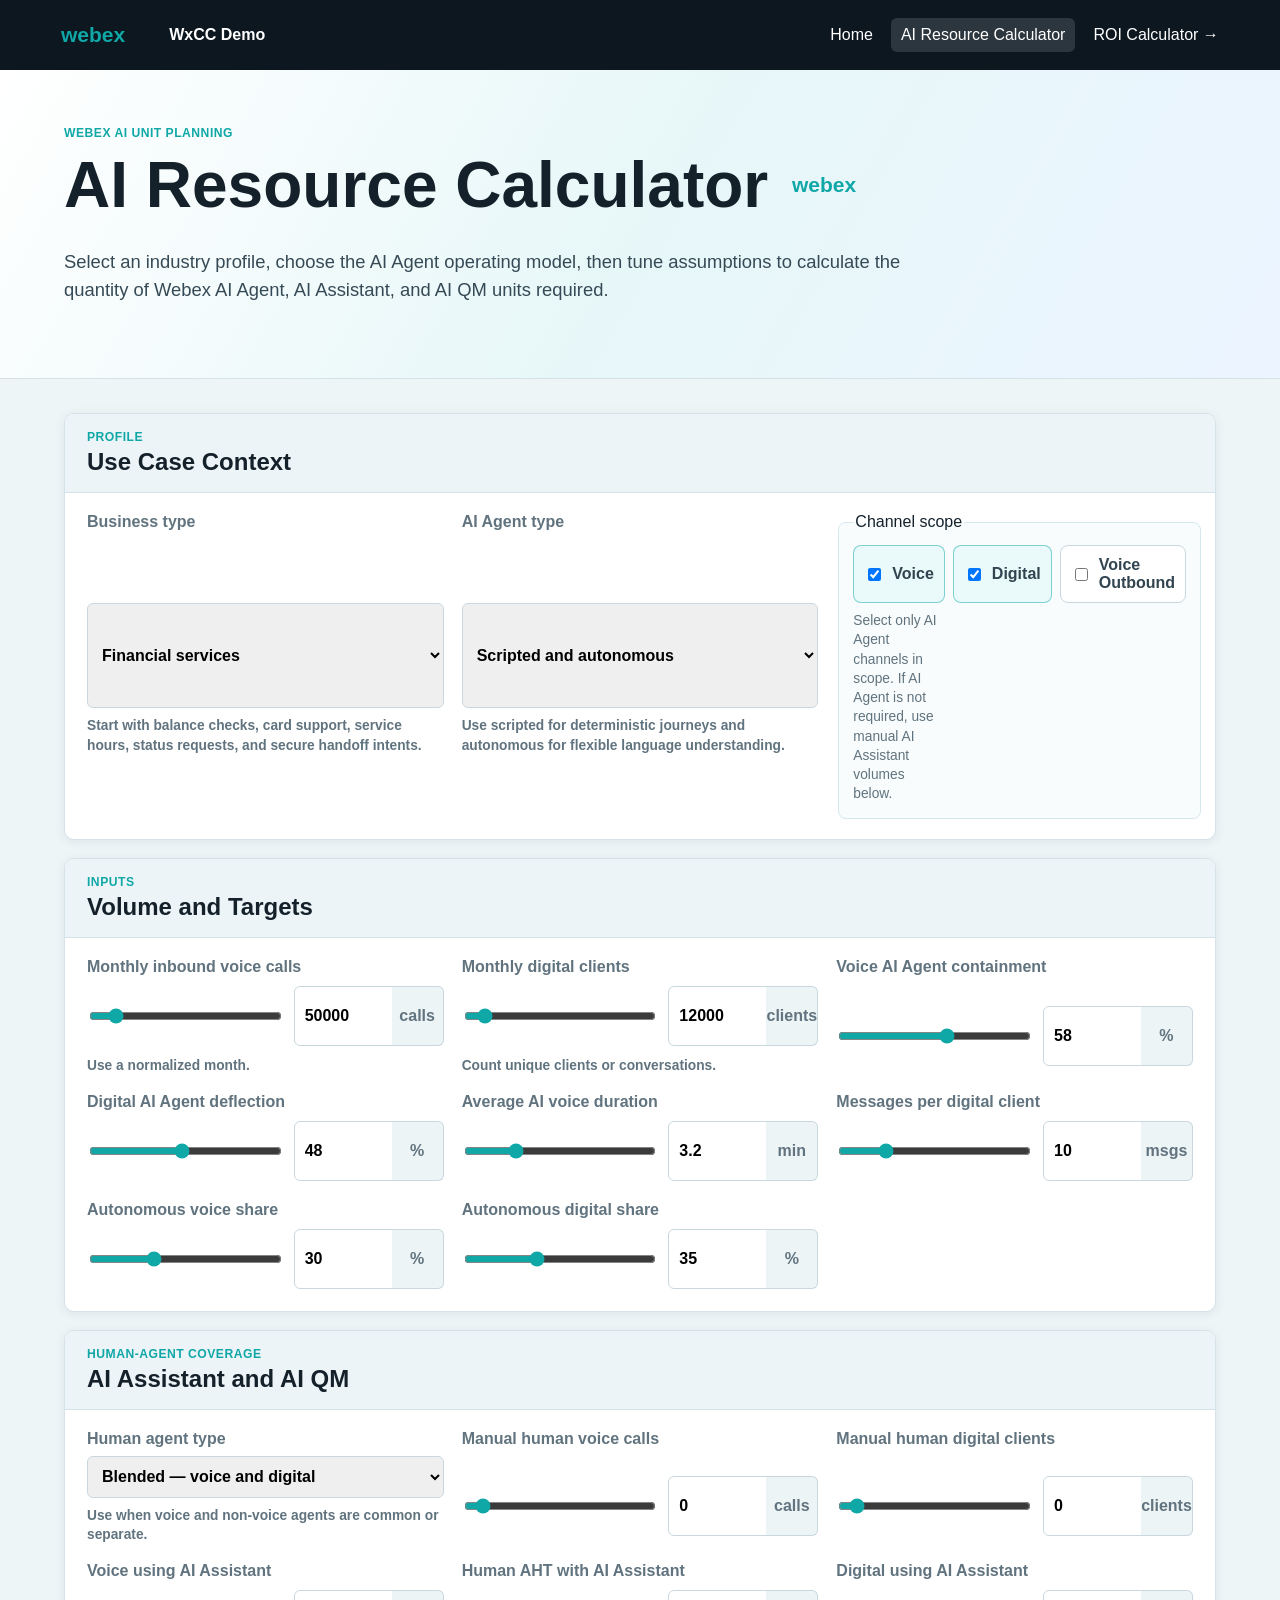
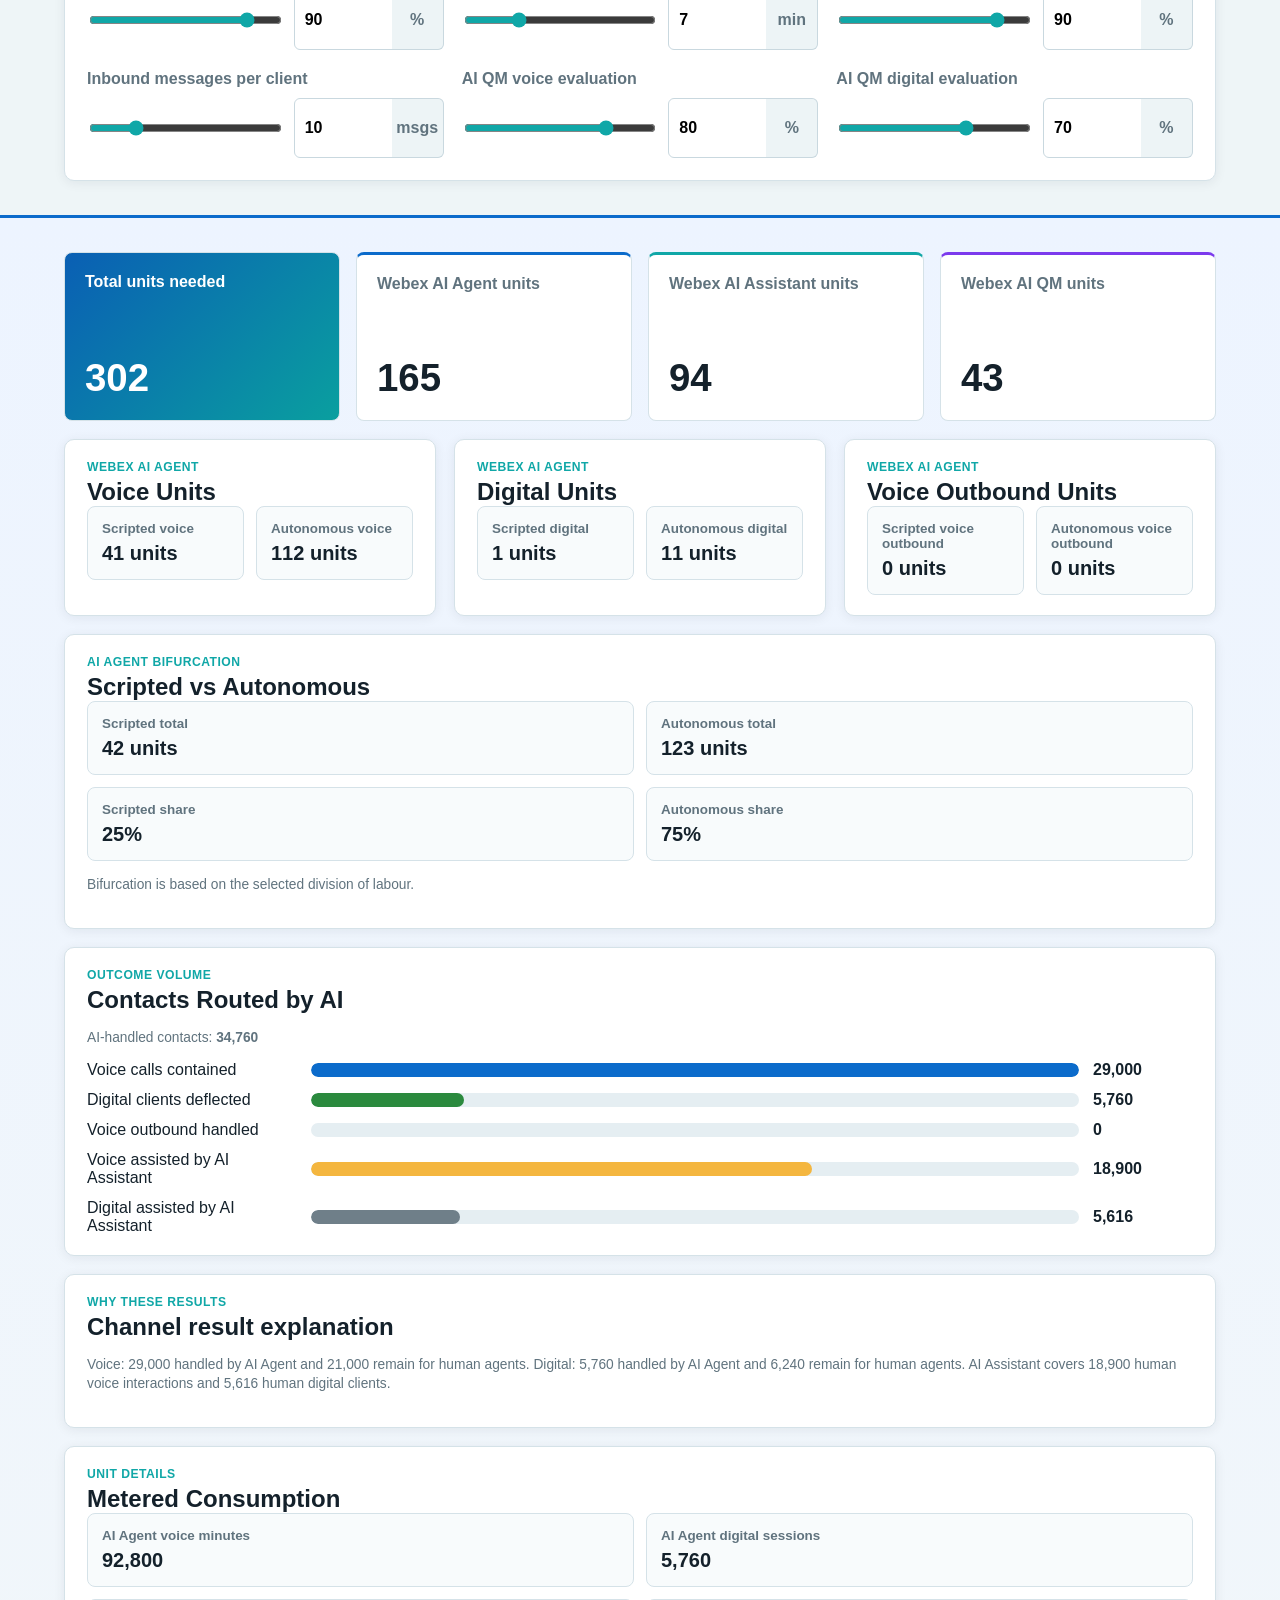
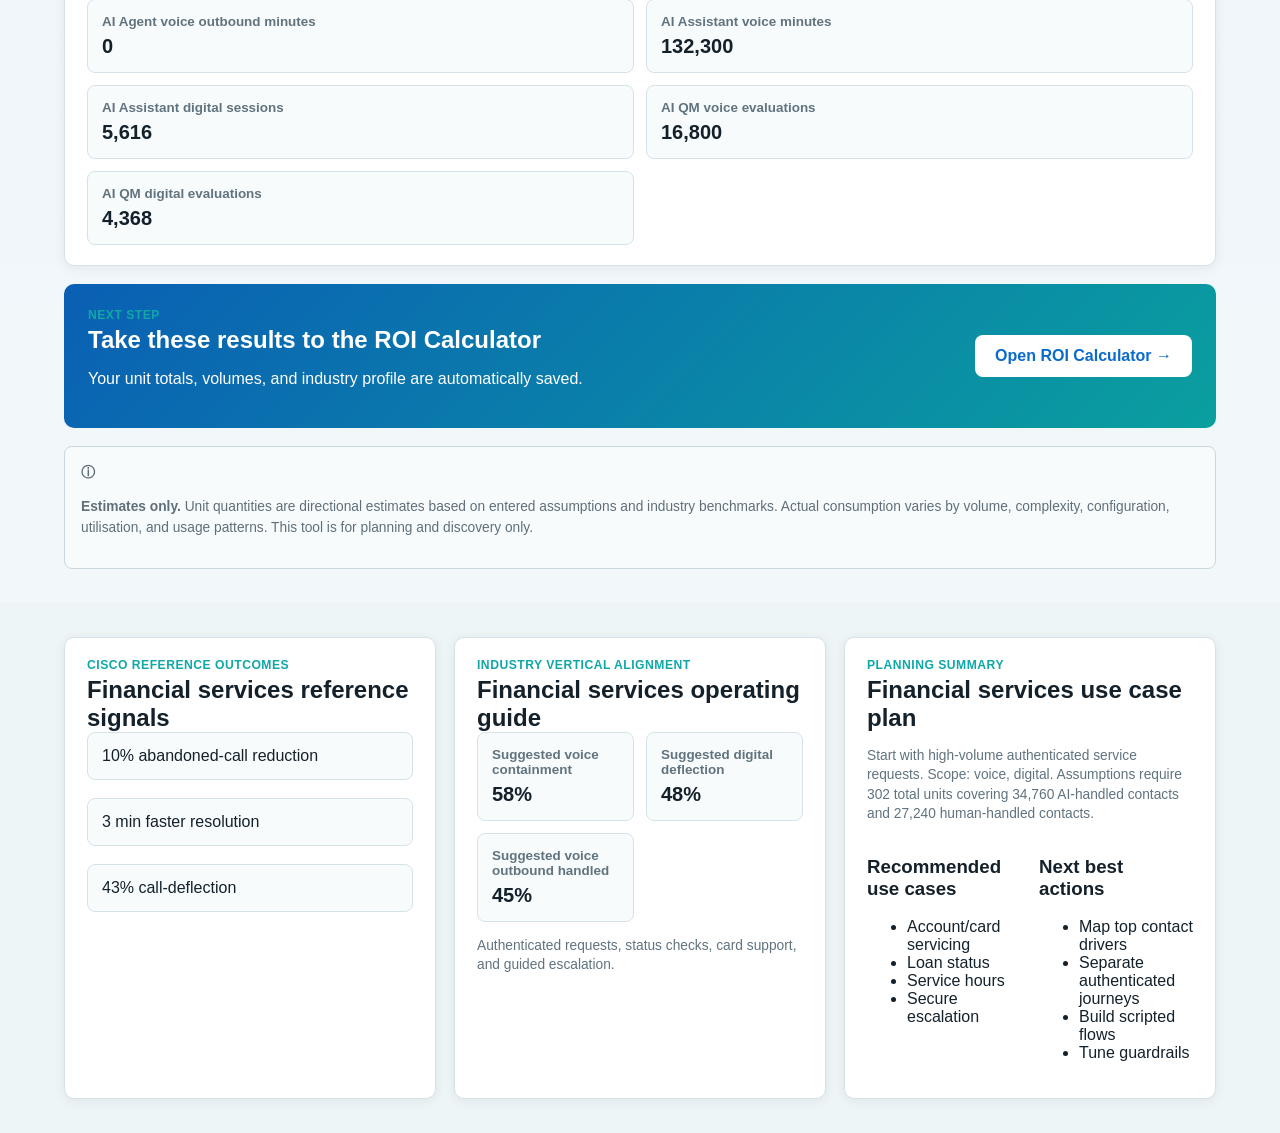
==== commit 2e7f8d28: "Fix live AI resource calculator" ====
--- a/AI Resources Calculator/index.html
+++ b/AI Resources Calculator/index.html
@@ -1,533 +1 @@
-<!DOCTYPE html>
-<html lang="en">
-<head>
-  <meta charset="UTF-8" />
-  <meta name="viewport" content="width=device-width, initial-scale=1" />
-  <title>AI Resource Calculator</title>
-  <link rel="stylesheet" href="styles.css" />
-</head>
-<body>
-
-  <header class="topbar no-print">
-    <a class="brand" href="../index.html" aria-label="WxCC Demo home">
-      <img src="https://raw.githubusercontent.com/WxCCDemo/MyWxCCDemo/main/assets/webex-logo.png" alt="" />
-      <span>WxCC Demo</span>
-    </a>
-    <nav aria-label="Primary navigation">
-      <a href="../index.html">Home</a>
-      <a href="../AI Resources Calculator/index.html" aria-current="page">AI Resource Calculator</a>
-      <a href="../ROI Calculator/index.html">ROI Calculator →</a>
-    </nav>
-  </header>
-
-  <main>
-
-    <!-- ── HERO ──────────────────────────────────────────────── -->
-    <section class="hero no-print">
-      <div class="hero-copy">
-        <p class="eyebrow">Webex AI unit planning</p>
-        <div class="hero-title">
-          <h1>AI Resource Calculator</h1>
-          <img src="https://raw.githubusercontent.com/WxCCDemo/MyWxCCDemo/main/assets/webex-logo.png" alt="Webex" />
-        </div>
-        <p class="intro">
-          Select an industry profile, choose the AI Agent operating model, then tune the
-          assumptions to calculate the quantity of Webex AI Agent, AI Assistant, and AI QM units required.
-        </p>
-      </div>
-    </section>
-
-    <!-- ── CALCULATOR ─────────────────────────────────────────── -->
-    <section class="calculator-section no-print">
-      <form class="calc-form" id="calculatorForm">
-
-        <!-- Group 1 · Use Case Context -->
-        <div class="calc-group">
-          <div class="calc-group-header">
-            <p class="eyebrow">Profile</p>
-            <h2>Use Case Context</h2>
-          </div>
-          <div class="calc-group-body grid-3">
-            <label>
-              <span>Business type</span>
-              <select id="industryType">
-                <option value="financial">Financial services</option>
-                <option value="insurance">Insurance</option>
-                <option value="retail">Retail</option>
-                <option value="healthcare">Healthcare</option>
-                <option value="travel">Travel and hospitality</option>
-                <option value="shipping">Shipping and logistics</option>
-                <option value="public">Public sector</option>
-                <option value="other">Other</option>
-              </select>
-              <small id="industryRecommendation">Start with balance checks, card support, branch/service hours, status requests, and secure handoff intents.</small>
-            </label>
-            <label>
-              <span>AI Agent type</span>
-              <select id="agentMode">
-                <option value="both">Scripted and autonomous</option>
-                <option value="scripted">Scripted only</option>
-                <option value="autonomous">Autonomous only</option>
-              </select>
-              <small id="agentModeRecommendation">Use scripted flows for deterministic tasks and autonomous flows where natural-language troubleshooting is needed.</small>
-            </label>
-            <fieldset class="channel-picker">
-              <legend>Channel scope</legend>
-              <label class="check-option"><input id="channelVoice" type="checkbox" checked /><span>Voice</span></label>
-              <label class="check-option"><input id="channelDigital" type="checkbox" checked /><span>Digital</span></label>
-              <label class="check-option"><input id="channelOutbound" type="checkbox" /><span>Outbound</span></label>
-              <small>Select channels in scope for AI Agent. Leave unchecked if using AI Assistant or AI QM only — enter volumes directly in the coverage section below.</small>
-            </fieldset>
-          </div>
-        </div>
-
-        <!-- Group 2 · Monthly Contacts -->
-        <div class="calc-group">
-          <div class="calc-group-header">
-            <p class="eyebrow">Starting volume</p>
-            <h2>Monthly Contacts</h2>
-          </div>
-          <div class="calc-group-body grid-3">
-            <label data-channel="voice">
-              <span>Monthly inbound voice calls</span>
-              <div class="dual-control">
-                <input id="monthlyVoiceCallsSlider" type="range" min="0" max="1000000" step="500" value="50000" data-sync-target="monthlyVoiceCalls" />
-                <div class="with-unit value-volume"><input id="monthlyVoiceCalls" type="number" min="0" step="500" value="50000" data-sync-target="monthlyVoiceCallsSlider" /><span>calls</span></div>
-              </div>
-              <small id="voiceVolumeRecommendation">Use a normalised month. Exclude internal test calls and one-off campaign spikes unless they must be covered.</small>
-            </label>
-            <label data-channel="digital">
-              <span>Monthly digital clients</span>
-              <div class="dual-control">
-                <input id="monthlyDigitalClientsSlider" type="range" min="0" max="1000000" step="500" value="12000" data-sync-target="monthlyDigitalClients" />
-                <div class="with-unit value-volume"><input id="monthlyDigitalClients" type="number" min="0" step="500" value="12000" data-sync-target="monthlyDigitalClientsSlider" /><span>clients</span></div>
-              </div>
-              <small id="digitalVolumeRecommendation">Count unique clients or conversations that need AI handling.</small>
-            </label>
-            <label data-channel="outbound">
-              <span>Monthly outbound contacts</span>
-              <div class="dual-control">
-                <input id="monthlyOutboundContactsSlider" type="range" min="0" max="1000000" step="500" value="10000" data-sync-target="monthlyOutboundContacts" />
-                <div class="with-unit value-volume"><input id="monthlyOutboundContacts" type="number" min="0" step="500" value="10000" data-sync-target="monthlyOutboundContactsSlider" /><span>contacts</span></div>
-              </div>
-              <small>Use this for outbound reminder, collections, notification, survey, sales, or proactive service campaigns.</small>
-            </label>
-          </div>
-        </div>
-
-        <!-- Group 3 · Containment Targets -->
-        <div class="calc-group">
-          <div class="calc-group-header">
-            <p class="eyebrow">Webex AI Agent</p>
-            <h2>Containment Targets</h2>
-          </div>
-          <div class="calc-group-body grid-3">
-            <label data-channel="voice">
-              <span>Voice calls contained by AI Agent</span>
-              <div class="dual-control">
-                <input id="voiceContainmentPercent" type="range" min="0" max="100" value="58" data-sync-target="voiceContainmentPercentNumber" />
-                <div class="with-unit value-percent"><input id="voiceContainmentPercentNumber" type="number" min="0" max="100" step="1" value="58" data-sync-target="voiceContainmentPercent" /><span>%</span></div>
-              </div>
-              <small id="voiceContainmentRecommendation">Use a conservative target for phase one.</small>
-            </label>
-            <label data-channel="digital">
-              <span>Digital clients deflected by AI Agent</span>
-              <div class="dual-control">
-                <input id="digitalDeflectionPercent" type="range" min="0" max="100" value="48" data-sync-target="digitalDeflectionPercentNumber" />
-                <div class="with-unit value-percent"><input id="digitalDeflectionPercentNumber" type="number" min="0" max="100" step="1" value="48" data-sync-target="digitalDeflectionPercent" /><span>%</span></div>
-              </div>
-              <small id="digitalDeflectionRecommendation">Digital deflection is usually strongest for order/status, policy lookup, appointment, and FAQ journeys.</small>
-            </label>
-            <label data-channel="outbound">
-              <span>Outbound contacts handled by AI Agent</span>
-              <div class="dual-control">
-                <input id="outboundHandledPercent" type="range" min="0" max="100" value="45" data-sync-target="outboundHandledPercentNumber" />
-                <div class="with-unit value-percent"><input id="outboundHandledPercentNumber" type="number" min="0" max="100" step="1" value="45" data-sync-target="outboundHandledPercent" /><span>%</span></div>
-              </div>
-              <small>Use the expected contact or completion rate for campaign interactions.</small>
-            </label>
-          </div>
-        </div>
-
-        <!-- Group 4 · Duration & Mix -->
-        <div class="calc-group">
-          <div class="calc-group-header">
-            <p class="eyebrow">Webex AI Agent</p>
-            <h2>Duration &amp; Automation Mix</h2>
-          </div>
-          <div class="calc-group-body grid-3">
-            <label data-channel="voice">
-              <span>Average AI Agent voice duration</span>
-              <div class="dual-control">
-                <input id="aiAgentVoiceMinutesSlider" type="range" min="0" max="15" step="0.1" value="3.2" data-sync-target="aiAgentVoiceMinutes" />
-                <div class="with-unit value-small"><input id="aiAgentVoiceMinutes" type="number" min="0" step="0.1" value="3.2" data-sync-target="aiAgentVoiceMinutesSlider" /><span>min</span></div>
-              </div>
-              <small id="aiDurationRecommendation">Use expected bot conversation time, not current human AHT.</small>
-            </label>
-            <label data-channel="outbound">
-              <span>Average outbound AI Agent duration</span>
-              <div class="dual-control">
-                <input id="outboundAiMinutesSlider" type="range" min="0" max="15" step="0.1" value="2.4" data-sync-target="outboundAiMinutes" />
-                <div class="with-unit value-small"><input id="outboundAiMinutes" type="number" min="0" step="0.1" value="2.4" data-sync-target="outboundAiMinutesSlider" /><span>min</span></div>
-              </div>
-              <small>Use the expected AI-handled outbound talk time.</small>
-            </label>
-            <label data-channel="digital">
-              <span>AI Agent outbound messages per digital client</span>
-              <div class="dual-control">
-                <input id="agentOutboundMessagesSlider" type="range" min="1" max="50" step="1" value="10" data-sync-target="agentOutboundMessages" />
-                <div class="with-unit value-small"><input id="agentOutboundMessages" type="number" min="1" step="1" value="10" data-sync-target="agentOutboundMessagesSlider" /><span>msgs</span></div>
-              </div>
-              <small>Every 10 outbound messages per client counts as one digital session.</small>
-            </label>
-          </div>
-          <div id="divisionControls" class="calc-sub-group">
-            <p class="sub-group-label">Autonomous share by channel</p>
-            <div class="calc-group-body grid-3" style="padding-top:0">
-              <label data-channel="voice">
-                <span>Autonomous share — voice</span>
-                <div class="dual-control">
-                  <input id="agentVoiceAutonomousPercent" type="range" min="0" max="100" value="30" data-sync-target="agentVoiceAutonomousPercentNumber" />
-                  <div class="with-unit value-percent"><input id="agentVoiceAutonomousPercentNumber" type="number" min="0" max="100" step="1" value="30" data-sync-target="agentVoiceAutonomousPercent" /><span>%</span></div>
-                </div>
-                <small>Remaining voice AI Agent work is treated as scripted.</small>
-              </label>
-              <label data-channel="digital">
-                <span>Autonomous share — digital</span>
-                <div class="dual-control">
-                  <input id="agentDigitalAutonomousPercent" type="range" min="0" max="100" value="35" data-sync-target="agentDigitalAutonomousPercentNumber" />
-                  <div class="with-unit value-percent"><input id="agentDigitalAutonomousPercentNumber" type="number" min="0" max="100" step="1" value="35" data-sync-target="agentDigitalAutonomousPercent" /><span>%</span></div>
-                </div>
-                <small>Remaining digital AI Agent work is treated as scripted.</small>
-              </label>
-              <label data-channel="outbound">
-                <span>Autonomous share — outbound</span>
-                <div class="dual-control">
-                  <input id="agentOutboundAutonomousPercent" type="range" min="0" max="100" value="40" data-sync-target="agentOutboundAutonomousPercentNumber" />
-                  <div class="with-unit value-percent"><input id="agentOutboundAutonomousPercentNumber" type="number" min="0" max="100" step="1" value="40" data-sync-target="agentOutboundAutonomousPercent" /><span>%</span></div>
-                </div>
-                <small>Remaining outbound AI Agent work is treated as scripted.</small>
-              </label>
-            </div>
-          </div>
-        </div>
-
-        <!-- Group 5 · Human-Agent Coverage (AI Assistant + AI QM) -->
-        <div class="calc-group">
-          <div class="calc-group-header">
-            <p class="eyebrow">Webex AI Assistant &amp; AI QM</p>
-            <h2>Human-Agent Coverage</h2>
-          </div>
-          <div class="calc-group-body grid-3">
-
-            <!-- Col 1: Human agent type -->
-            <label>
-              <span>Human agent type</span>
-              <select id="workforceModel">
-                <option value="blended">Blended — voice and digital</option>
-                <option value="voice">Voice only</option>
-                <option value="digital">Digital only</option>
-              </select>
-              <small id="workforceModelRecommendation">Blended agents handle both channels — maintain consistent AI Assistant and AI QM coverage across all queues.</small>
-            </label>
-
-            <!-- Col 2: Voice assistant fields (no data-channel — always visible based on workforce model) -->
-            <div data-assistant-channel="voice" class="field-stack">
-              <!-- Direct volume input shown when Voice AI Agent channel is OFF -->
-              <label data-channel-off="voice" class="direct-input">
-                <span>Monthly voice calls to human agents</span>
-                <div class="dual-control">
-                  <input id="directAgentVoiceCallsSlider" type="range" min="0" max="500000" step="500" value="0" data-sync-target="directAgentVoiceCalls" />
-                  <div class="with-unit value-volume"><input id="directAgentVoiceCalls" type="number" min="0" step="500" value="0" data-sync-target="directAgentVoiceCallsSlider" /><span>calls</span></div>
-                </div>
-                <small>Enter total calls handled by voice agents — used for AI Assistant &amp; AI QM when AI Agent voice is not in scope.</small>
-              </label>
-              <label>
-                <span>Voice calls using AI Assistant</span>
-                <div class="dual-control">
-                  <input id="assistantVoiceCoveragePercent" type="range" min="0" max="100" value="90" data-sync-target="assistantVoiceCoveragePercentNumber" />
-                  <div class="with-unit value-percent"><input id="assistantVoiceCoveragePercentNumber" type="number" min="0" max="100" step="1" value="90" data-sync-target="assistantVoiceCoveragePercent" /><span>%</span></div>
-                </div>
-                <small>Apply AI Assistant where agents need summaries, suggested responses, or knowledge lookup.</small>
-              </label>
-              <label>
-                <span>Human agent AHT with AI Assistant</span>
-                <div class="dual-control">
-                  <input id="humanAhtMinutesSlider" type="range" min="0" max="30" step="0.1" value="7" data-sync-target="humanAhtMinutes" />
-                  <div class="with-unit value-small"><input id="humanAhtMinutes" type="number" min="0" step="0.1" value="7" data-sync-target="humanAhtMinutesSlider" /><span>min</span></div>
-                </div>
-                <small>Use expected assisted handle time for contacts that still go to agents.</small>
-              </label>
-            </div>
-
-            <!-- Col 3: Digital assistant fields (no data-channel — always visible based on workforce model) -->
-            <div data-assistant-channel="digital" class="field-stack">
-              <!-- Direct volume input shown when Digital AI Agent channel is OFF -->
-              <label data-channel-off="digital" class="direct-input">
-                <span>Monthly digital contacts to human agents</span>
-                <div class="dual-control">
-                  <input id="directAgentDigitalClientsSlider" type="range" min="0" max="500000" step="500" value="0" data-sync-target="directAgentDigitalClients" />
-                  <div class="with-unit value-volume"><input id="directAgentDigitalClients" type="number" min="0" step="500" value="0" data-sync-target="directAgentDigitalClientsSlider" /><span>clients</span></div>
-                </div>
-                <small>Enter total digital interactions handled by agents — used for AI Assistant &amp; AI QM when AI Agent digital is not in scope.</small>
-              </label>
-              <label>
-                <span>Digital clients using AI Assistant</span>
-                <div class="dual-control">
-                  <input id="assistantDigitalCoveragePercent" type="range" min="0" max="100" value="90" data-sync-target="assistantDigitalCoveragePercentNumber" />
-                  <div class="with-unit value-percent"><input id="assistantDigitalCoveragePercentNumber" type="number" min="0" max="100" step="1" value="90" data-sync-target="assistantDigitalCoveragePercent" /><span>%</span></div>
-                </div>
-                <small>Use this when digital agents handle chat or messaging with AI support.</small>
-              </label>
-              <label>
-                <span>AI Assistant inbound messages per digital client</span>
-                <div class="dual-control">
-                  <input id="assistantInboundMessagesSlider" type="range" min="1" max="50" step="1" value="10" data-sync-target="assistantInboundMessages" />
-                  <div class="with-unit value-small"><input id="assistantInboundMessages" type="number" min="1" step="1" value="10" data-sync-target="assistantInboundMessagesSlider" /><span>msgs</span></div>
-                </div>
-                <small>Every 10 inbound messages per client counts as one digital session.</small>
-              </label>
-            </div>
-
-          </div>
-
-          <!-- AI QM sub-section -->
-          <div class="calc-sub-group qm-sub">
-            <p class="sub-group-label">Webex AI Quality Management (AI QM)</p>
-            <p class="sub-group-desc">AI QM automatically scores and provides feedback on agent interactions. Set the percentage of agent-handled contacts to auto-evaluate. Estimated at 1 QM unit per 500 monthly evaluations.</p>
-            <div class="calc-group-body grid-3" style="padding-top:0">
-              <label data-assistant-channel="voice">
-                <span>Agent voice calls to auto-evaluate</span>
-                <div class="dual-control">
-                  <input id="qmVoiceCoveragePercent" type="range" min="0" max="100" value="80" data-sync-target="qmVoiceCoveragePercentNumber" />
-                  <div class="with-unit value-percent"><input id="qmVoiceCoveragePercentNumber" type="number" min="0" max="100" step="1" value="80" data-sync-target="qmVoiceCoveragePercent" /><span>%</span></div>
-                </div>
-                <small>% of agent-handled voice calls to be automatically scored by AI QM.</small>
-              </label>
-              <label data-assistant-channel="digital">
-                <span>Agent digital interactions to auto-evaluate</span>
-                <div class="dual-control">
-                  <input id="qmDigitalCoveragePercent" type="range" min="0" max="100" value="70" data-sync-target="qmDigitalCoveragePercentNumber" />
-                  <div class="with-unit value-percent"><input id="qmDigitalCoveragePercentNumber" type="number" min="0" max="100" step="1" value="70" data-sync-target="qmDigitalCoveragePercent" /><span>%</span></div>
-                </div>
-                <small>% of agent-handled digital interactions to be automatically scored by AI QM.</small>
-              </label>
-              <div class="qm-info-cell">
-                <p class="formula"><strong>AI QM covers:</strong> Auto-scoring, sentiment analysis, compliance checking, and performance coaching for agent interactions. Can operate independently of AI Agent channel selection.</p>
-              </div>
-            </div>
-          </div>
-        </div>
-
-        <div class="form-actions">
-          <button type="reset" class="reset-button">Reset to defaults</button>
-        </div>
-
-      </form>
-    </section>
-
-    <!-- ── RESULTS ────────────────────────────────────────────── -->
-    <section class="results-section" aria-label="Calculator results" id="resultsSection">
-      <div class="results-container">
-
-        <!-- Print-only header -->
-        <div class="print-only report-print-header">
-          <img src="https://raw.githubusercontent.com/WxCCDemo/MyWxCCDemo/main/assets/webex-logo.png" alt="Webex" class="report-logo" />
-          <div>
-            <h1>Webex AI Resource Estimate</h1>
-            <p id="reportMeta"></p>
-          </div>
-        </div>
-
-        <div class="results-header">
-          <div class="results-header-left">
-            <p class="eyebrow">Output</p>
-            <h2>Your Results</h2>
-            <p class="results-intro">Results update automatically as you adjust the calculator above.</p>
-          </div>
-          <button class="download-btn no-print" onclick="downloadReport()">
-            ↓ Download PDF Report
-          </button>
-        </div>
-
-        <!-- Summary metrics: Total | AI Agent | AI Assistant | AI QM -->
-        <div class="summary-grid">
-          <article class="metric primary">
-            <span>Total units needed</span>
-            <strong id="totalUnits">0</strong>
-          </article>
-          <article class="metric accent-agent">
-            <span>Webex AI Agent units</span>
-            <strong id="agentTotalUnits">0</strong>
-          </article>
-          <article class="metric accent-assistant">
-            <span>Webex AI Assistant units</span>
-            <strong id="assistantUnits">0</strong>
-          </article>
-          <article class="metric accent-qm">
-            <span>Webex AI QM units</span>
-            <strong id="qmUnits">0</strong>
-          </article>
-        </div>
-
-        <!-- AI Agent unit breakdown -->
-        <div class="result-grid">
-          <article class="panel result-card" data-channel="voice">
-            <div class="panel-heading"><p class="eyebrow">Webex AI Agent</p><h2>Voice Units</h2></div>
-            <dl>
-              <div><dt>Scripted voice</dt><dd><span id="agentVoiceScriptedUnits">0</span> units</dd></div>
-              <div><dt>Autonomous voice</dt><dd><span id="agentVoiceAutonomousUnits">0</span> units</dd></div>
-            </dl>
-            <p class="formula">Scripted: 1 unit per 1,600 minutes. Autonomous: 1 unit per 250 LLM-powered minutes.</p>
-          </article>
-          <article class="panel result-card" data-channel="digital">
-            <div class="panel-heading"><p class="eyebrow">Webex AI Agent</p><h2>Digital Units</h2></div>
-            <dl>
-              <div><dt>Scripted digital</dt><dd><span id="agentDigitalScriptedUnits">0</span> units</dd></div>
-              <div><dt>Autonomous digital</dt><dd><span id="agentDigitalAutonomousUnits">0</span> units</dd></div>
-            </dl>
-            <p class="formula">Scripted: 1 unit per 4,800 sessions. Autonomous: 1 unit per 200 LLM-powered sessions.</p>
-          </article>
-          <article class="panel result-card" data-channel="outbound">
-            <div class="panel-heading"><p class="eyebrow">Webex AI Agent</p><h2>Outbound Units</h2></div>
-            <dl>
-              <div><dt>Scripted outbound</dt><dd><span id="agentOutboundScriptedUnits">0</span> units</dd></div>
-              <div><dt>Autonomous outbound</dt><dd><span id="agentOutboundAutonomousUnits">0</span> units</dd></div>
-            </dl>
-            <p class="formula">Scripted: 1 unit per 1,600 minutes. Autonomous: 1 unit per 250 minutes.</p>
-          </article>
-          <article class="panel result-card" id="agentBifurcationCard">
-            <div class="panel-heading"><p class="eyebrow">AI Agent bifurcation</p><h2>Scripted vs Autonomous</h2></div>
-            <dl>
-              <div><dt>Scripted AI Agent total</dt><dd><span id="agentScriptedTotalUnits">0</span> units</dd></div>
-              <div><dt>Autonomous AI Agent total</dt><dd><span id="agentAutonomousTotalUnits">0</span> units</dd></div>
-              <div><dt>Scripted share</dt><dd id="agentScriptedShare">0%</dd></div>
-              <div><dt>Autonomous share</dt><dd id="agentAutonomousShare">0%</dd></div>
-            </dl>
-            <p id="agentBifurcationNote" class="formula">Bifurcation is based on the selected division of labour between scripted and autonomous AI Agent work.</p>
-          </article>
-        </div>
-
-        <!-- Contacts bar chart -->
-        <article class="panel breakdown">
-          <div class="panel-heading"><p class="eyebrow">Outcome volume</p><h2>Contacts Routed by AI</h2></div>
-          <p class="results-intro" style="margin-top:4px">AI-handled contacts: <strong id="aiHandledContacts">0</strong></p>
-          <div class="bars">
-            <div class="bar-row" data-channel="voice"><span>Voice calls contained by AI Agent</span><div class="bar-track"><div id="voiceContainedBar" class="bar-fill"></div></div><strong id="voiceContainedCalls">0</strong></div>
-            <div class="bar-row" data-channel="digital"><span>Digital clients deflected by AI Agent</span><div class="bar-track"><div id="digitalDeflectedBar" class="bar-fill accent"></div></div><strong id="digitalDeflectedClients">0</strong></div>
-            <div class="bar-row" data-channel="outbound"><span>Outbound contacts handled by AI Agent</span><div class="bar-track"><div id="outboundHandledBar" class="bar-fill outbound"></div></div><strong id="outboundHandledContacts">0</strong></div>
-            <div class="bar-row" data-channel="voice"><span>Voice calls assisted by AI Assistant</span><div class="bar-track"><div id="assistantVoiceBar" class="bar-fill muted"></div></div><strong id="assistantVoiceCalls">0</strong></div>
-            <div class="bar-row" data-channel="digital"><span>Digital clients assisted by AI Assistant</span><div class="bar-track"><div id="assistantDigitalBar" class="bar-fill neutral"></div></div><strong id="assistantDigitalClients">0</strong></div>
-          </div>
-        </article>
-
-        <!-- Metered consumption -->
-        <article class="panel recommendation">
-          <div class="panel-heading"><p class="eyebrow">Unit details</p><h2>Metered Consumption</h2></div>
-          <p>This view shows quantity only. Commercial and business-case conversion stay outside this unit calculator.</p>
-          <dl>
-            <div data-channel="voice"><dt>AI Agent voice minutes</dt><dd id="agentVoiceMinutes">0</dd></div>
-            <div data-channel="digital"><dt>AI Agent digital sessions</dt><dd id="agentDigitalSessions">0</dd></div>
-            <div data-channel="outbound"><dt>AI Agent outbound minutes</dt><dd id="agentOutboundMinutes">0</dd></div>
-            <div data-channel="voice"><dt>AI Assistant voice minutes</dt><dd id="assistantVoiceMinutes">0</dd></div>
-            <div data-channel="digital"><dt>AI Assistant digital sessions</dt><dd id="assistantDigitalSessions">0</dd></div>
-            <div data-assistant-channel="voice"><dt>AI QM voice evaluations</dt><dd id="qmVoiceEvaluations">0</dd></div>
-            <div data-assistant-channel="digital"><dt>AI QM digital evaluations</dt><dd id="qmDigitalEvaluations">0</dd></div>
-          </dl>
-          <p class="formula">Digital sessions use 10 messages per client. AI QM: 1 unit per 500 evaluated interactions/month. All quantities rounded up.</p>
-        </article>
-
-        <!-- Next step CTA -->
-        <div class="next-step-banner no-print">
-          <div class="next-step-copy">
-            <p class="eyebrow">Next step</p>
-            <h2>Take these results to the ROI Calculator</h2>
-            <p>Your unit totals, volumes, and industry profile are automatically saved. Open the ROI Calculator to model the business case.</p>
-          </div>
-          <a href="../ROI Calculator/index.html" class="cta-button">Open ROI Calculator →</a>
-        </div>
-
-        <!-- Disclaimer -->
-        <div class="disclaimer">
-          <div class="disclaimer-icon" aria-hidden="true">ⓘ</div>
-          <p><strong>Estimates only.</strong> The unit quantities shown are directional estimates based on the assumptions and industry benchmarks entered above. Actual Webex AI unit consumption will vary based on contact volumes, conversation complexity, system configuration, agent utilisation, and usage patterns. AI QM unit sizing is indicative and uses a 500-evaluation-per-unit assumption; confirm current pricing and entitlement with your Cisco account team or authorised partner. This tool does not constitute a commercial offer, quotation, contract, or binding commitment of any kind. Cisco and its partners make no warranty, express or implied, as to the accuracy, completeness, or fitness for purpose of these estimates. Results should be used for planning and discovery purposes only.</p>
-        </div>
-
-      </div>
-    </section>
-
-    <!-- ── GUIDANCE ────────────────────────────────────────────── -->
-    <section class="guidance-section" aria-label="Planning guidance">
-      <div class="guidance-container">
-        <div class="guidance-header">
-          <p class="eyebrow">Planning context</p>
-          <h2>Industry guidance &amp; reference signals</h2>
-          <p class="guidance-intro">Use the following as directional planning context. Replace with customer-specific data as you progress.</p>
-        </div>
-        <div class="guidance-grid">
-          <article class="panel reference-panel inline-reference">
-            <div class="panel-heading"><p class="eyebrow">Cisco reference outcomes</p><h2 id="referenceTitle">Financial services reference signals</h2></div>
-            <p class="formula">Directional outcomes from published Cisco/Webex stories. Use as planning context; replace with customer-specific operating data.</p>
-            <div id="referenceOutcomeList" class="reference-list"></div>
-          </article>
-          <article class="panel vertical-panel">
-            <div class="panel-heading"><p class="eyebrow">Industry vertical alignment</p><h2 id="verticalTitle">Financial services operating guide</h2></div>
-            <div class="vertical-grid">
-              <div data-channel="voice"><dt>Suggested voice containment</dt><dd id="verticalVoiceContainment">58%</dd></div>
-              <div data-channel="digital"><dt>Suggested digital deflection</dt><dd id="verticalDigitalDeflection">48%</dd></div>
-              <div data-channel="outbound"><dt>Suggested outbound handled</dt><dd id="verticalOutboundHandled">45%</dd></div>
-            </div>
-            <p id="verticalGuidance" class="formula">Start with balance checks, card support, branch/service hours, status requests, and secure handoff intents.</p>
-          </article>
-          <article class="panel advisor">
-            <div class="panel-heading"><p class="eyebrow">Planning summary</p><h2 id="summaryTitle">Financial services use case plan</h2></div>
-            <p id="summaryText">Start with high-volume authenticated service requests, then reserve autonomous AI Agent capacity for ambiguous troubleshooting and policy questions.</p>
-            <div class="advisor-grid">
-              <div><h3>Recommended use cases</h3><ul id="useCaseList"></ul></div>
-              <div><h3>Next best actions</h3><ul id="nextActionList"></ul></div>
-            </div>
-          </article>
-        </div>
-        <article class="panel prioritisation-panel">
-          <div class="panel-heading"><p class="eyebrow">Use case prioritisation</p><h2>What to automate first</h2></div>
-          <p class="formula">Use this only as decision support. Not every intent is a good AI candidate.</p>
-          <div class="priority-grid">
-            <div class="priority-card automate"><h3>Automate first</h3><span>High volume + low complexity</span><p id="automateFirstText">Balance enquiry, status lookup, appointment booking, FAQs, PIN reset.</p></div>
-            <div class="priority-card assist"><h3>AI Assist + escalate</h3><span>High volume + high complexity</span><p id="assistEscalateText">Billing disputes, complex claims, account closure, vulnerable customer support.</p></div>
-            <div class="priority-card evaluate"><h3>Evaluate carefully</h3><span>Low volume + low complexity</span><p id="evaluateText">Minor account changes, routine renewals, simple complaints, basic upsell prompts.</p></div>
-            <div class="priority-card human"><h3>Human only</h3><span>Low volume + high complexity</span><p id="humanOnlyText">Legal matters, major complaints, regulatory escalations, VIP or sensitive cases.</p></div>
-          </div>
-        </article>
-        <article class="panel discovery-panel">
-          <div class="panel-heading"><p class="eyebrow">Discovery questions</p><h2 id="discoveryTitle">Questions that matter for this setup</h2></div>
-          <div class="discovery-grid">
-            <div data-channel="voice"><h3>Voice AI Agent</h3><ul id="voiceDiscoveryList"></ul></div>
-            <div data-channel="digital"><h3>Digital AI Agent</h3><ul id="digitalDiscoveryList"></ul></div>
-            <div><h3>Scripted vs autonomous</h3><ul id="modeDiscoveryList"></ul></div>
-            <div data-channel="outbound"><h3>Outbound readiness</h3><ul id="outboundDiscoveryList"></ul></div>
-          </div>
-        </article>
-      </div>
-    </section>
-
-  </main>
-
-  <script src="script.js"></script>
-  <script>
-    // ── PDF / Print report ─────────────────────────────────────
-    function downloadReport() {
-      // Populate print header with current selections
-      const industry = document.getElementById("industryType");
-      const industryLabel = industry.options[industry.selectedIndex].text;
-      const agentMode = document.getElementById("agentMode");
-      const agentLabel = agentMode.options[agentMode.selectedIndex].text;
-      const workforce = document.getElementById("workforceModel");
-      const workforceLabel = workforce.options[workforce.selectedIndex].text;
-      const dateStr = new Date().toLocaleDateString("en-US", { year: "numeric", month: "long", day: "numeric" });
-      document.getElementById("reportMeta").textContent =
-        `${industryLabel} · ${agentLabel} · ${workforceLabel} · Generated ${dateStr}`;
-      window.print();
-    }
-  </script>
-</body>
-</html>
+<!doctype html><html><head><meta charset='utf-8'><meta name='viewport' content='width=device-width,initial-scale=1'><title>AI Resource Calculator</title><style>body{margin:0;font-family:Arial,Helvetica,sans-serif;background:#eef5f7;color:#14212b}a{text-decoration:none;color:inherit}.top{position:sticky;top:0;z-index:9;display:flex;justify-content:space-between;gap:16px;align-items:center;background:#0c1720;color:white;padding:12px 4vw}.brand{display:flex;gap:12px;align-items:center;font-weight:800}.logo{width:96px}.top nav{display:flex;gap:8px;flex-wrap:wrap}.top a{padding:8px 10px;border-radius:6px}.top a:hover,.top a[aria-current=page]{background:#ffffff22}.hero{padding:56px 5vw;background:linear-gradient(120deg,#fff,#e7f7f8,#ebf4ff);border-bottom:1px solid #d5e2e8}.wrap{max-width:1500px;margin:auto}.hero-title{display:flex;gap:24px;align-items:center;flex-wrap:wrap}.eyebrow{margin:0;color:#10a7a7;font-size:.76rem;font-weight:800;letter-spacing:.04em;text-transform:uppercase}h1{font-size:clamp(2.2rem,5vw,5rem);margin:8px 0}h2{margin:4px 0 0}.intro{max-width:900px;color:#364a56;line-height:1.5;font-size:1.15rem}.section{padding:34px 5vw}.grid{display:grid;grid-template-columns:repeat(3,minmax(0,1fr));gap:18px}.grid2{display:grid;grid-template-columns:repeat(2,minmax(0,1fr));gap:18px}.card{background:white;border:1px solid #d5e2e8;border-radius:10px;box-shadow:0 2px 12px #14212b12;overflow:hidden}.head{padding:16px 22px;background:#edf4f7;border-bottom:1px solid #d5e2e8}.body{padding:20px 22px}.stack{display:grid;gap:18px}label{display:grid;gap:8px;color:#60737e;font-weight:800}small,.formula{color:#60737e;font-size:.86rem;line-height:1.4}input,select{width:100%;min-height:42px;border:1px solid #c9d8df;border-radius:6px;padding:8px 10px;font:inherit}.dual{display:flex;gap:10px;align-items:center}.dual input[type=range]{flex:1;accent-color:#10a7a7}.unit{display:grid;grid-template-columns:1fr 52px;width:150px}.unit input{border-radius:6px 0 0 6px}.unit span{display:grid;place-items:center;border:1px solid #c9d8df;border-left:0;background:#edf4f6;border-radius:0 6px 6px 0}.checks{display:grid;grid-template-columns:repeat(3,1fr);gap:8px;border:1px solid #d6e8ee;border-radius:8px;padding:14px;background:#f8fcfd}.check{display:flex;justify-content:center;gap:8px;align-items:center;border:1px solid #c9d8df;border-radius:8px;background:white;padding:10px;color:#31444f}.check:has(input:checked){background:#eafafb;border-color:#10a7a780}.check input{width:auto;min-height:auto}.results{background:linear-gradient(#edf4ff,#f2f7f9);border-top:3px solid #0b6bcb}.metrics{display:grid;grid-template-columns:repeat(4,1fr);gap:16px}.metric{display:grid;gap:10px;min-height:125px;padding:20px;border:1px solid #d5e2e8;border-radius:8px;background:white}.metric span{color:#60737e;font-weight:800}.metric strong{align-self:end;font-size:clamp(2rem,3vw,3rem)}.primary{background:linear-gradient(135deg,#0a5fb4,#0a9f9f);color:white}.primary span{color:white}.agent{border-top:3px solid #0b6bcb}.assist{border-top:3px solid #10a7a7}.qm{border-top:3px solid #7c3aed}dl{display:grid;grid-template-columns:repeat(2,1fr);gap:12px;margin:0}.box{padding:14px;border:1px solid #d5e2e8;border-radius:8px;background:#f8fbfc}dt{color:#60737e;font-weight:800;font-size:.84rem}dd{margin:6px 0 0;font-size:1.25rem;font-weight:800}.bar{display:grid;grid-template-columns:210px 1fr 100px;gap:14px;align-items:center;margin-top:12px}.track{height:14px;border-radius:99px;background:#e5eef2;overflow:hidden}.fill{height:100%;width:0;background:#0b6bcb;border-radius:99px}.green{background:#2b8a3e}.gold{background:#f4b63f}.gray{background:#6f7f89}.violet{background:#8b5cf6}.cta{display:flex;justify-content:space-between;gap:20px;align-items:center;padding:24px;border-radius:10px;color:white;background:linear-gradient(135deg,#0a5fb4,#0a9f9f)}.cta a{background:white;color:#0b6bcb;padding:12px 20px;border-radius:8px;font-weight:800}.notice{padding:16px;border:1px solid #c9d8df;border-radius:8px;background:#f8fbfc;color:#5f6f7a;font-size:.86rem;line-height:1.5}[hidden]{display:none!important}@media(max-width:900px){.grid,.grid2,.metrics,dl{grid-template-columns:1fr}.dual{flex-direction:column;align-items:stretch}.unit{width:100%}.checks{grid-template-columns:1fr}.bar{grid-template-columns:1fr}.top{align-items:flex-start;flex-direction:column}.cta{flex-direction:column;align-items:flex-start}}</style></head><body><header class='top'><a class='brand' href='../index.html'><svg class='logo' viewBox='0 0 192 60'><text x='0' y='43' font-family='Arial' font-size='42' font-weight='700' fill='#10a7a7'>webex</text></svg><span>WxCC Demo</span></a><nav><a href='../index.html'>Home</a><a href='../AI Resources Calculator/index.html' aria-current='page'>AI Resource Calculator</a><a href='../ROI Calculator/index.html'>ROI Calculator →</a></nav></header><main><section class='hero'><div class='wrap'><p class='eyebrow'>Webex AI unit planning</p><div class='hero-title'><h1>AI Resource Calculator</h1><svg class='logo' viewBox='0 0 192 60'><text x='0' y='43' font-family='Arial' font-size='42' font-weight='700' fill='#10a7a7'>webex</text></svg></div><p class='intro'>Select an industry profile, choose the AI Agent operating model, then tune assumptions to calculate the quantity of Webex AI Agent, AI Assistant, and AI QM units required.</p></div></section><section class='section'><div class='wrap stack'><div class='card'><div class='head'><p class='eyebrow'>Profile</p><h2>Use Case Context</h2></div><div class='body grid'><label>Business type<select id='industry'><option value='financial'>Financial services</option><option value='insurance'>Insurance</option><option value='retail'>Retail</option><option value='healthcare'>Healthcare</option><option value='travel'>Travel and hospitality</option><option value='logistics'>Shipping and logistics</option><option value='public'>Public sector</option><option value='other'>Other</option></select><small id='industryHelp'></small></label><label>AI Agent type<select id='mode'><option value='both'>Scripted and autonomous</option><option value='scripted'>Scripted only</option><option value='autonomous'>Autonomous only</option><option value='none'>AI Agent not required</option></select><small id='modeHelp'></small></label><fieldset class='checks'><legend>Channel scope</legend><label class='check'><input id='voiceOn' type='checkbox' checked>Voice</label><label class='check'><input id='digitalOn' type='checkbox' checked>Digital</label><label class='check'><input id='outboundOn' type='checkbox'>Voice Outbound</label><small>Select only AI Agent channels in scope. If AI Agent is not required, use manual AI Assistant volumes below.</small></fieldset></div></div><div class='card'><div class='head'><p class='eyebrow'>Inputs</p><h2>Volume and Targets</h2></div><div class='body grid'><label data-ch='voice'>Monthly inbound voice calls<div class='dual'><input id='voiceVolR' type='range' min='0' max='1000000' step='500' value='50000' data-sync='voiceVol'><div class='unit'><input id='voiceVol' type='number' value='50000' step='500' data-sync='voiceVolR'><span>calls</span></div></div><small>Use a normalized month.</small></label><label data-ch='digital'>Monthly digital clients<div class='dual'><input id='digitalVolR' type='range' min='0' max='1000000' step='500' value='12000' data-sync='digitalVol'><div class='unit'><input id='digitalVol' type='number' value='12000' step='500' data-sync='digitalVolR'><span>clients</span></div></div><small>Count unique clients or conversations.</small></label><label data-ch='outbound'>Monthly voice outbound contacts<div class='dual'><input id='outVolR' type='range' min='0' max='1000000' step='500' value='10000' data-sync='outVol'><div class='unit'><input id='outVol' type='number' value='10000' step='500' data-sync='outVolR'><span>contacts</span></div></div><small>Use for proactive voice campaigns.</small></label><label data-ch='voice'>Voice AI Agent containment<div class='dual'><input id='voiceContainR' type='range' min='0' max='100' value='58' data-sync='voiceContain'><div class='unit'><input id='voiceContain' type='number' value='58' data-sync='voiceContainR'><span>%</span></div></div></label><label data-ch='digital'>Digital AI Agent deflection<div class='dual'><input id='digitalDeflectR' type='range' min='0' max='100' value='48' data-sync='digitalDeflect'><div class='unit'><input id='digitalDeflect' type='number' value='48' data-sync='digitalDeflectR'><span>%</span></div></div></label><label data-ch='outbound'>Voice outbound handled by AI Agent<div class='dual'><input id='outHandledR' type='range' min='0' max='100' value='45' data-sync='outHandled'><div class='unit'><input id='outHandled' type='number' value='45' data-sync='outHandledR'><span>%</span></div></div></label><label data-ch='voice'>Average AI voice duration<div class='dual'><input id='voiceMinsR' type='range' min='0' max='15' step='.1' value='3.2' data-sync='voiceMins'><div class='unit'><input id='voiceMins' type='number' value='3.2' step='.1' data-sync='voiceMinsR'><span>min</span></div></div></label><label data-ch='outbound'>Average AI outbound duration<div class='dual'><input id='outMinsR' type='range' min='0' max='15' step='.1' value='2.4' data-sync='outMins'><div class='unit'><input id='outMins' type='number' value='2.4' step='.1' data-sync='outMinsR'><span>min</span></div></div></label><label data-ch='digital'>Messages per digital client<div class='dual'><input id='msgsR' type='range' min='1' max='50' value='10' data-sync='msgs'><div class='unit'><input id='msgs' type='number' value='10' data-sync='msgsR'><span>msgs</span></div></div></label><label data-mix data-ch='voice'>Autonomous voice share<div class='dual'><input id='voiceAutoR' type='range' min='0' max='100' value='30' data-sync='voiceAuto'><div class='unit'><input id='voiceAuto' type='number' value='30' data-sync='voiceAutoR'><span>%</span></div></div></label><label data-mix data-ch='digital'>Autonomous digital share<div class='dual'><input id='digitalAutoR' type='range' min='0' max='100' value='35' data-sync='digitalAuto'><div class='unit'><input id='digitalAuto' type='number' value='35' data-sync='digitalAutoR'><span>%</span></div></div></label><label data-mix data-ch='outbound'>Autonomous outbound share<div class='dual'><input id='outAutoR' type='range' min='0' max='100' value='40' data-sync='outAuto'><div class='unit'><input id='outAuto' type='number' value='40' data-sync='outAutoR'><span>%</span></div></div></label></div></div><div class='card'><div class='head'><p class='eyebrow'>Human-agent coverage</p><h2>AI Assistant and AI QM</h2></div><div class='body grid'><label>Human agent type<select id='workforce'><option value='blended'>Blended — voice and digital</option><option value='voice'>Voice only</option><option value='digital'>Digital only</option></select><small>Use when voice and non-voice agents are common or separate.</small></label><label data-off='voice' data-as='voice'>Manual human voice calls<div class='dual'><input id='manualVoiceR' type='range' min='0' max='1000000' step='500' value='0' data-sync='manualVoice'><div class='unit'><input id='manualVoice' type='number' value='0' step='500' data-sync='manualVoiceR'><span>calls</span></div></div></label><label data-off='digital' data-as='digital'>Manual human digital clients<div class='dual'><input id='manualDigitalR' type='range' min='0' max='1000000' step='500' value='0' data-sync='manualDigital'><div class='unit'><input id='manualDigital' type='number' value='0' step='500' data-sync='manualDigitalR'><span>clients</span></div></div></label><label data-as='voice'>Voice using AI Assistant<div class='dual'><input id='assistVoiceR' type='range' min='0' max='100' value='90' data-sync='assistVoice'><div class='unit'><input id='assistVoice' type='number' value='90' data-sync='assistVoiceR'><span>%</span></div></div></label><label data-as='voice'>Human AHT with AI Assistant<div class='dual'><input id='ahtR' type='range' min='0' max='30' step='.1' value='7' data-sync='aht'><div class='unit'><input id='aht' type='number' value='7' step='.1' data-sync='ahtR'><span>min</span></div></div></label><label data-as='digital'>Digital using AI Assistant<div class='dual'><input id='assistDigitalR' type='range' min='0' max='100' value='90' data-sync='assistDigital'><div class='unit'><input id='assistDigital' type='number' value='90' data-sync='assistDigitalR'><span>%</span></div></div></label><label data-as='digital'>Inbound messages per client<div class='dual'><input id='inMsgsR' type='range' min='1' max='50' value='10' data-sync='inMsgs'><div class='unit'><input id='inMsgs' type='number' value='10' data-sync='inMsgsR'><span>msgs</span></div></div></label><label data-as='voice'>AI QM voice evaluation<div class='dual'><input id='qmVoiceR' type='range' min='0' max='100' value='80' data-sync='qmVoice'><div class='unit'><input id='qmVoice' type='number' value='80' data-sync='qmVoiceR'><span>%</span></div></div></label><label data-as='digital'>AI QM digital evaluation<div class='dual'><input id='qmDigitalR' type='range' min='0' max='100' value='70' data-sync='qmDigital'><div class='unit'><input id='qmDigital' type='number' value='70' data-sync='qmDigitalR'><span>%</span></div></div></label></div></div></div></section><section class='section results'><div class='wrap stack'><div class='metrics'><article class='metric primary'><span>Total units needed</span><strong id='total'>0</strong></article><article class='metric agent'><span>Webex AI Agent units</span><strong id='agentUnits'>0</strong></article><article class='metric assist'><span>Webex AI Assistant units</span><strong id='assistantUnits'>0</strong></article><article class='metric qm'><span>Webex AI QM units</span><strong id='qmUnits'>0</strong></article></div><div class='grid'><article class='card body'><p class='eyebrow'>Webex AI Agent</p><h2>Voice Units</h2><dl><div class='box'><dt>Scripted voice</dt><dd><span id='vScript'>0</span> units</dd></div><div class='box'><dt>Autonomous voice</dt><dd><span id='vAuto'>0</span> units</dd></div></dl></article><article class='card body'><p class='eyebrow'>Webex AI Agent</p><h2>Digital Units</h2><dl><div class='box'><dt>Scripted digital</dt><dd><span id='dScript'>0</span> units</dd></div><div class='box'><dt>Autonomous digital</dt><dd><span id='dAuto'>0</span> units</dd></div></dl></article><article class='card body'><p class='eyebrow'>Webex AI Agent</p><h2>Voice Outbound Units</h2><dl><div class='box'><dt>Scripted voice outbound</dt><dd><span id='oScript'>0</span> units</dd></div><div class='box'><dt>Autonomous voice outbound</dt><dd><span id='oAuto'>0</span> units</dd></div></dl></article></div><article class='card body'><p class='eyebrow'>AI Agent bifurcation</p><h2>Scripted vs Autonomous</h2><dl><div class='box'><dt>Scripted total</dt><dd><span id='scriptTotal'>0</span> units</dd></div><div class='box'><dt>Autonomous total</dt><dd><span id='autoTotal'>0</span> units</dd></div><div class='box'><dt>Scripted share</dt><dd id='scriptShare'>0%</dd></div><div class='box'><dt>Autonomous share</dt><dd id='autoShare'>0%</dd></div></dl><p id='bifNote' class='formula'></p></article><article class='card body'><p class='eyebrow'>Outcome volume</p><h2>Contacts Routed by AI</h2><p class='formula'>AI-handled contacts: <strong id='aiHandled'>0</strong></p><div id='bars'></div></article><article class='card body'><p class='eyebrow'>Why these results</p><h2 id='whyTitle'>Channel result explanation</h2><p id='whyText' class='formula'></p></article><article class='card body'><p class='eyebrow'>Unit details</p><h2>Metered Consumption</h2><dl id='metered'></dl></article><div class='cta'><div><p class='eyebrow'>Next step</p><h2>Take these results to the ROI Calculator</h2><p>Your unit totals, volumes, and industry profile are automatically saved.</p></div><a href='../ROI Calculator/index.html'>Open ROI Calculator →</a></div><div class='notice'><strong>ⓘ</strong><p><strong>Estimates only.</strong> Unit quantities are directional estimates based on entered assumptions and industry benchmarks. Actual consumption varies by volume, complexity, configuration, utilisation, and usage patterns. This tool is for planning and discovery only.</p></div></div></section><section class='section'><div class='wrap stack'><div class='grid'><article class='card body'><p class='eyebrow'>Cisco reference outcomes</p><h2 id='refTitle'>Reference signals</h2><div id='refs' class='stack'></div></article><article class='card body'><p class='eyebrow'>Industry vertical alignment</p><h2 id='guideTitle'>Operating guide</h2><dl><div class='box'><dt>Suggested voice containment</dt><dd id='gVoice'>0%</dd></div><div class='box'><dt>Suggested digital deflection</dt><dd id='gDigital'>0%</dd></div><div class='box'><dt>Suggested voice outbound handled</dt><dd id='gOutbound'>0%</dd></div></dl><p id='guideText' class='formula'></p></article><article class='card body'><p class='eyebrow'>Planning summary</p><h2 id='summaryTitle'>Use case plan</h2><p id='summaryText' class='formula'></p><div class='grid2'><div><h3>Recommended use cases</h3><ul id='uses'></ul></div><div><h3>Next best actions</h3><ul id='actions'></ul></div></div></article></div></div></section></main><script>const P={financial:['Financial services',58,48,38,3.2,90,90,7,'Start with balance checks, card support, service hours, status requests, and secure handoff intents.','Authenticated requests, status checks, card support, and guided escalation.','Start with high-volume authenticated service requests.',['10% abandoned-call reduction','3 min faster resolution','43% call-deflection'],['Account/card servicing','Loan status','Service hours','Secure escalation'],['Map top contact drivers','Separate authenticated journeys','Build scripted flows','Tune guardrails']],insurance:['Insurance',62,45,55,3.8,85,85,8,'Prioritize claim status, policy questions, payment support, document collection, and renewals.','Claims, billing, policy servicing, renewals, and document collection.','Use scripted flows for status and payment, autonomous support for policy explanation.',['66% containment signal','55k+ weekly AI-handled contacts','90% onboarding-time reduction'],['Claim status','Policy questions','Payment support','Renewals'],['Classify claim complexity','Create escalation rules','Use AI summaries','Review digital depth']],retail:['Retail',55,60,50,2.6,80,90,5.5,'Focus on order status, returns, delivery exceptions, loyalty, and store information.','Order status, returns, delivery exceptions, loyalty, and store requests.','Retail benefits from strong digital deflection and short voice automation.',['High digital fit','Short voice duration fit','Seasonal capacity factor'],['Order status','Returns','Store hours','Loyalty'],['Connect order APIs','Script returns','Route exceptions','Model seasonal spikes']],healthcare:['Healthcare',45,38,35,3.5,90,80,7.5,'Start with appointment, location, preparation, billing, and non-clinical journeys.','Appointments, billing, clinic information, and non-clinical routing.','Use conservative containment and strong assistant coverage.',['44% abandonment reduction','71% wait-time reduction','24/7 availability'],['Appointments','Clinic hours','Billing','Pre-visit instructions'],['Keep clinical advice out','Script sensitive handoff','Validate privacy','Pilot non-clinical first']],travel:['Travel and hospitality',52,55,45,3,85,85,6.5,'Begin with booking status, itinerary changes, baggage, cancellation rules, and loyalty.','Booking support, changes, baggage, cancellations, and disruption triage.','Travel needs flexible digital journeys and escalation during disruption.',['High multi-channel fit','High personalization fit','Peak disruption-load factor'],['Booking status','Cancellation rules','Baggage updates','Loyalty'],['Model disruption peaks','Connect booking APIs','Script refund rules','Use autonomous troubleshooting']],logistics:['Shipping and logistics',50,55,60,2.8,88,85,6.5,'Start with tracking, ETA, exception handling, collection scheduling, and proof-of-delivery.','Tracking, re-delivery, collection, claims, and documentation.','Logistics benefits from proactive outbound and digital containment.',['65% tracking signal','40% exception containment','3x outbound engagement'],['Shipment tracking','Delivery exception','Collection scheduling','Claims'],['Integrate tracking APIs','Build outbound flows','Scope re-delivery','Validate compliance']],public:['Public sector',42,40,40,3.4,90,80,8,'Target eligibility, appointment, application status, document checklist, and service locations.','Application status, eligibility, appointments, and locations.','Use transparent scripted journeys with bounded autonomous support.',['90+ facility scale','Global recognition','Higher workforce engagement'],['Application status','Eligibility guidance','Appointments','Document checklist'],['Confirm accessibility','Keep rules auditable','Prioritise queues','Design handoff']],other:['Custom industry',50,45,45,3,85,85,7,'Use repeatable requests as scripted flows and reserve autonomous AI for troubleshooting.','Discovery baseline; replace assumptions with measured data.','Start with repeatable contact drivers and refine after pilot data.',['Range benchmark','Pilot validation','Review governance'],['FAQ/navigation','Status lookup','Request management','Escalation'],['Rank contact drivers','Estimate confidence','Validate channel split','Tune after pilot']]};const $=id=>document.getElementById(id),N=id=>Math.max(0,parseFloat($(id)?.value||0)||0),C=id=>Math.min(Math.max(N(id),0),100)/100,F=new Intl.NumberFormat('en-US',{maximumFractionDigits:0}),U=(a,b)=>Math.ceil(Math.max(0,a)/b),S=(c,m)=>c*Math.ceil(Math.max(1,m)/10),T=(id,v)=>{$(id).textContent=v};document.querySelectorAll('[data-sync]').forEach(e=>e.oninput=()=>{$(e.dataset.sync).value=e.value;calc()});document.querySelectorAll('input,select').forEach(e=>{e.oninput=calc;e.onchange=calc});$('industry').onchange=()=>{let p=P[$('industry').value];[['voiceContain',p[1]],['digitalDeflect',p[2]],['outHandled',p[3]],['voiceMins',p[4]],['assistVoice',p[5]],['assistDigital',p[6]],['aht',p[7]]].forEach(([i,v])=>{[i,i+'R'].forEach(x=>$(x)&&($(x).value=v))});calc()};function on(c){return $('mode').value!='none'&&$(c+'On').checked}function show(){['voice','digital','outbound'].forEach(c=>{document.querySelectorAll('[data-ch='+c+']').forEach(e=>e.hidden=!on(c));document.querySelectorAll('[data-off='+c+']').forEach(e=>e.hidden=on(c))});['voice','digital','outbound'].forEach(c=>$(c+'On').disabled=$('mode').value=='none');document.querySelectorAll('[data-as=voice]').forEach(e=>e.hidden=$('workforce').value=='digital');document.querySelectorAll('[data-as=digital]').forEach(e=>e.hidden=$('workforce').value=='voice');document.querySelectorAll('[data-mix]').forEach(e=>e.hidden=$('mode').value!='both'||e.hidden)}function R(){let m=$('mode').value;if(m=='none'||m=='scripted')return[0,0,0];if(m=='autonomous')return[1,1,1];return[C('voiceAuto'),C('digitalAuto'),C('outAuto')]}function L(id,a){$(id).innerHTML=a.map(x=>'<li>'+x+'</li>').join('')}function calc(){show();let p=P[$('industry').value],hv=on('voice'),hd=on('digital'),ho=on('outbound'),cv=$('workforce').value!='digital',cd=$('workforce').value!='voice';$('industryHelp').textContent=p[8];$('modeHelp').textContent=$('mode').value=='none'?'AI Agent is not in scope. Enter human-handled volumes below to size AI Assistant and AI QM only.':'Use scripted for deterministic journeys and autonomous for flexible language understanding.';let mv=hv?N('voiceVol'):0,md=hd?N('digitalVol'):0,mo=ho?N('outVol'):0,vc=mv*C('voiceContain'),vr=mv-vc,dd=md*C('digitalDeflect'),dr=md-dd,oh=mo*C('outHandled'),or=mo-oh,[rv,rd,ro]=R(),vm=vc*N('voiceMins'),ds=S(dd,N('msgs')),om=oh*N('outMins'),vs=U(vm*(1-rv),1600),va=U(vm*rv,250),dsu=U(ds*(1-rd),4800),da=U(ds*rd,200),os=U(om*(1-ro),1600),oa=U(om*ro,250),su=vs+dsu+os,au=va+da+oa,ag=su+au,av=(hv?vr:(cv?N('manualVoice'):0))+or,ad=hd?dr:(cd?N('manualDigital'):0),asc=cv?av*C('assistVoice'):0,asm=asc*N('aht'),adc=cd?ad*C('assistDigital'):0,ads=S(adc,N('inMsgs')),asu=Math.ceil(asm/1500+ads/1000),qv=cv?av*C('qmVoice'):0,qd=cd?ad*C('qmDigital'):0,qm=Math.ceil((qv+qd)/500),ai=vc+dd+oh,human=av+ad,total=ag+asu+qm;[['total',total],['agentUnits',ag],['assistantUnits',asu],['qmUnits',qm],['aiHandled',ai],['vScript',vs],['vAuto',va],['dScript',dsu],['dAuto',da],['oScript',os],['oAuto',oa],['scriptTotal',su],['autoTotal',au]].forEach(x=>T(x[0],F.format(x[1])));T('scriptShare',ag?Math.round(su/ag*100)+'%':'0%');T('autoShare',ag?Math.round(au/ag*100)+'%':'0%');$('bifNote').textContent=$('mode').value=='none'?'AI Agent is not in scope, so AI Agent units are zero.':'Bifurcation is based on the selected division of labour.';let bars=[['Voice calls contained',vc,'fill'],['Digital clients deflected',dd,'fill green'],['Voice outbound handled',oh,'fill violet'],['Voice assisted by AI Assistant',asc,'fill gold'],['Digital assisted by AI Assistant',adc,'fill gray']],max=Math.max(vc,dd,oh,asc,adc,1);$('bars').innerHTML=bars.map(b=>`<div class='bar'><span>${b[0]}</span><div class='track'><div class='${b[2]}' style='width:${Math.min(b[1]/max*100,100)}%'></div></div><strong>${F.format(b[1])}</strong></div>`).join('');let active=[];if(hv)active.push('voice');if(hd)active.push('digital');if(ho)active.push('outbound');let lines=[];if($('mode').value=='none')lines.push('AI Agent is not required, so AI Agent units are zero.');if(hv)lines.push(`Voice: ${F.format(vc)} handled by AI Agent and ${F.format(vr)} remain for human agents.`);if(hd)lines.push(`Digital: ${F.format(dd)} handled by AI Agent and ${F.format(dr)} remain for human agents.`);if(ho)lines.push(`Voice Outbound: ${F.format(oh)} handled by AI Agent and ${F.format(or)} remain for human agents.`);lines.push(`AI Assistant covers ${F.format(asc)} human voice interactions and ${F.format(adc)} human digital clients.`);T('whyTitle',active.length==1?(active[0]=='outbound'?'Voice Outbound':active[0][0].toUpperCase()+active[0].slice(1))+' result explanation':'Channel result explanation');T('whyText',lines.join(' '));$('metered').innerHTML=[['AI Agent voice minutes',vm],['AI Agent digital sessions',ds],['AI Agent voice outbound minutes',om],['AI Assistant voice minutes',asm],['AI Assistant digital sessions',ads],['AI QM voice evaluations',qv],['AI QM digital evaluations',qd]].map(x=>`<div class='box'><dt>${x[0]}</dt><dd>${F.format(x[1])}</dd></div>`).join('');T('refTitle',p[0]+' reference signals');$('refs').innerHTML=p[11].map(x=>`<div class='box'>${x}</div>`).join('');T('guideTitle',p[0]+' operating guide');T('gVoice',Math.round(C('voiceContain')*100)+'%');T('gDigital',Math.round(C('digitalDeflect')*100)+'%');T('gOutbound',Math.round(C('outHandled')*100)+'%');T('guideText',p[9]);T('summaryTitle',p[0]+' use case plan');T('summaryText',`${p[10]} Scope: ${active.join(', ')||'no active AI Agent channels'}. Assumptions require ${F.format(total)} total units covering ${F.format(ai)} AI-handled contacts and ${F.format(human)} human-handled contacts.`);L('uses',p[12]);L('actions',p[13]);try{localStorage.setItem('webexAiResourceEstimate',JSON.stringify({generatedAt:new Date().toISOString(),profile:{industryType:$('industry').value,industryLabel:p[0],agentMode:$('mode').value,workforceModel:$('workforce').value,channels:active},units:{totalUnits:total,agentTotalUnits:ag,assistantUnits:asu,qmUnits:qm,agentScriptedTotalUnits:su,agentAutonomousTotalUnits:au},assumptions:{monthlyVoiceCalls:mv,monthlyDigitalClients:md,monthlyOutboundContacts:mo,aiHandledContacts:ai,humanHandledContacts:human}}))}catch(e){}}calc();</script></body></html>
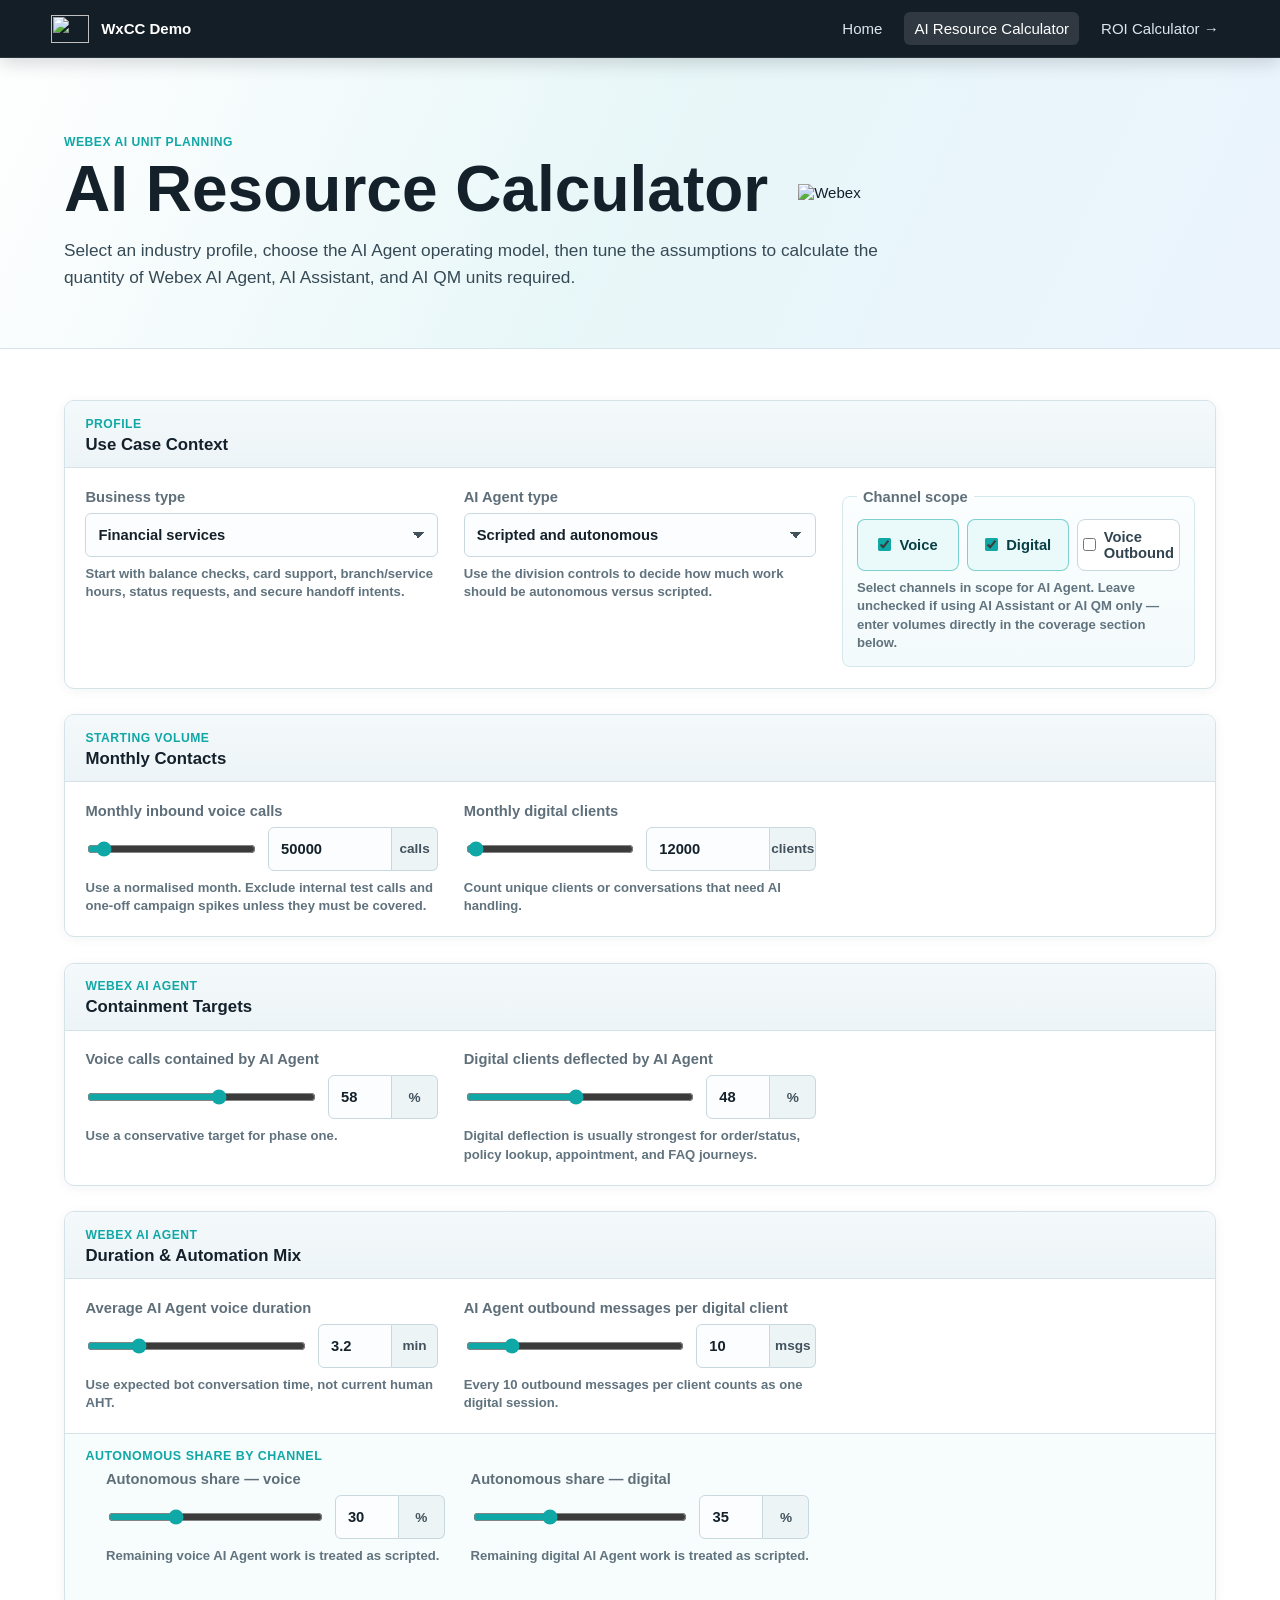
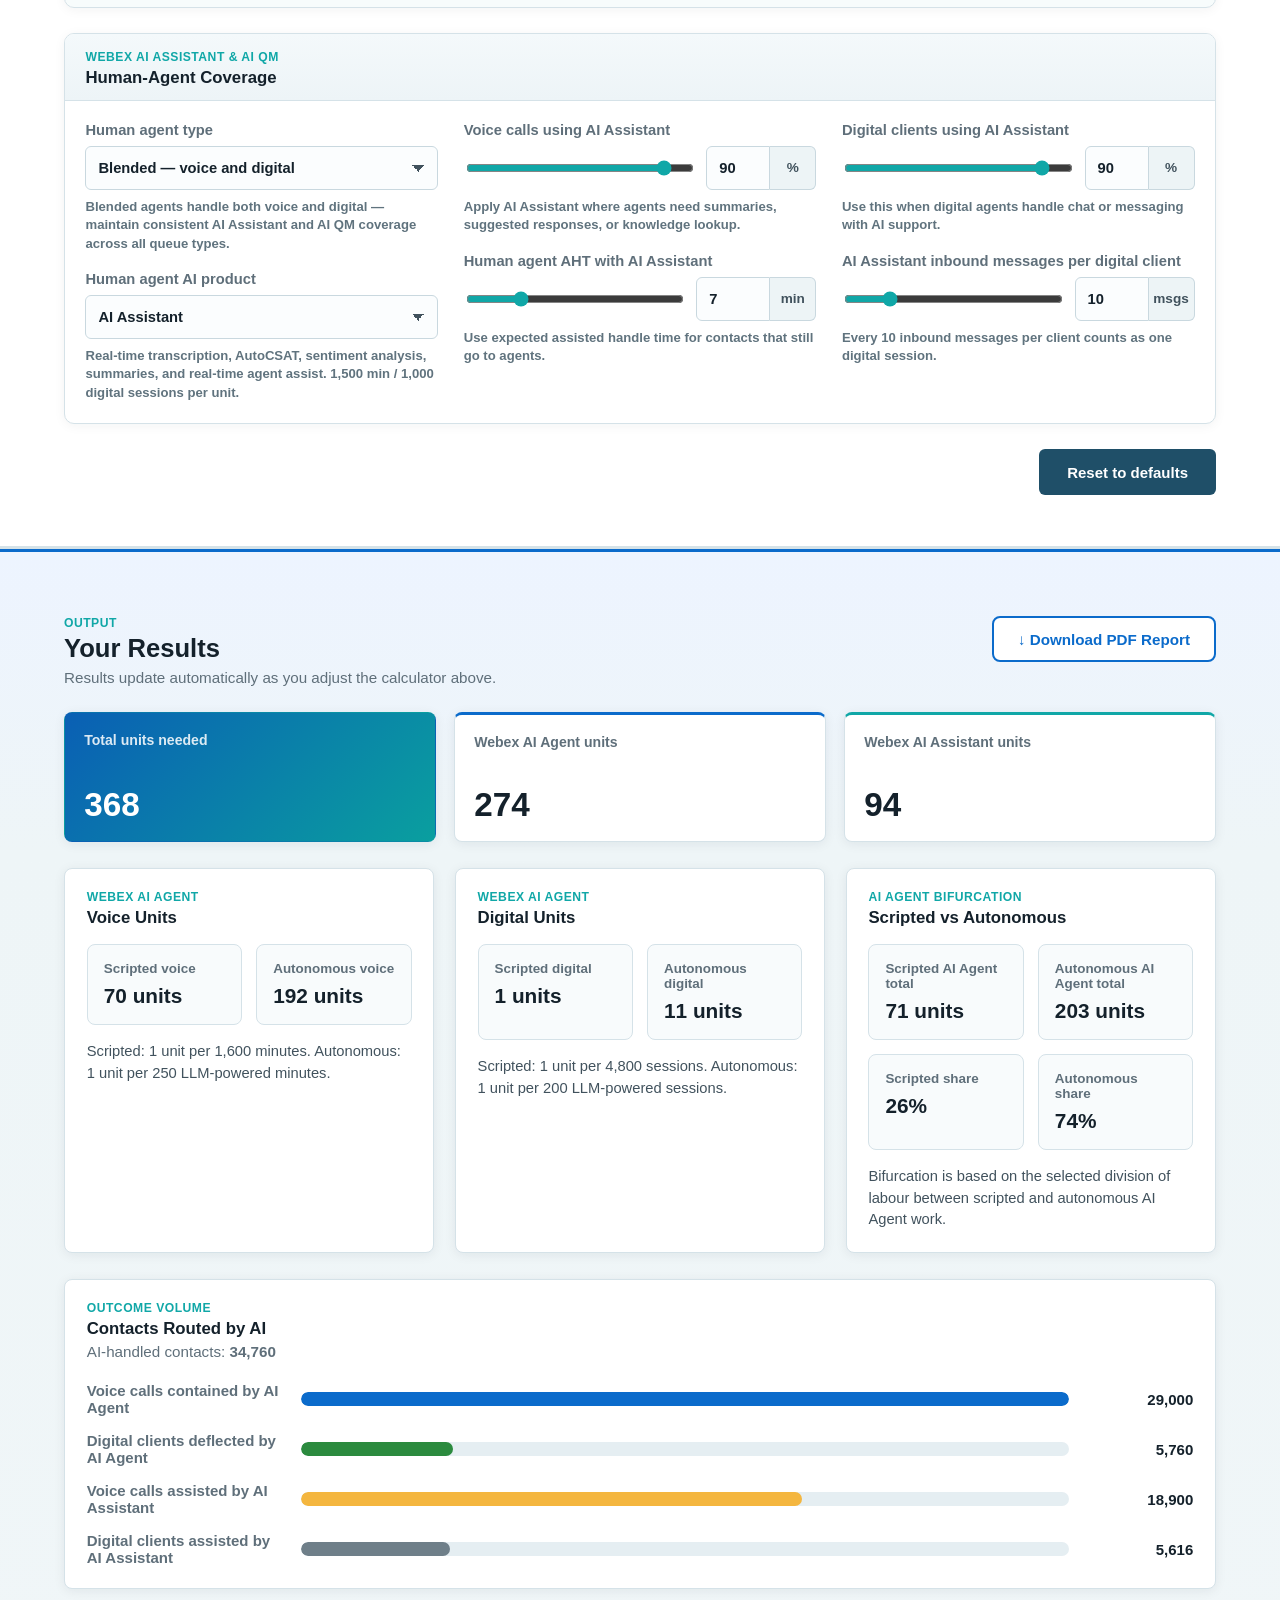
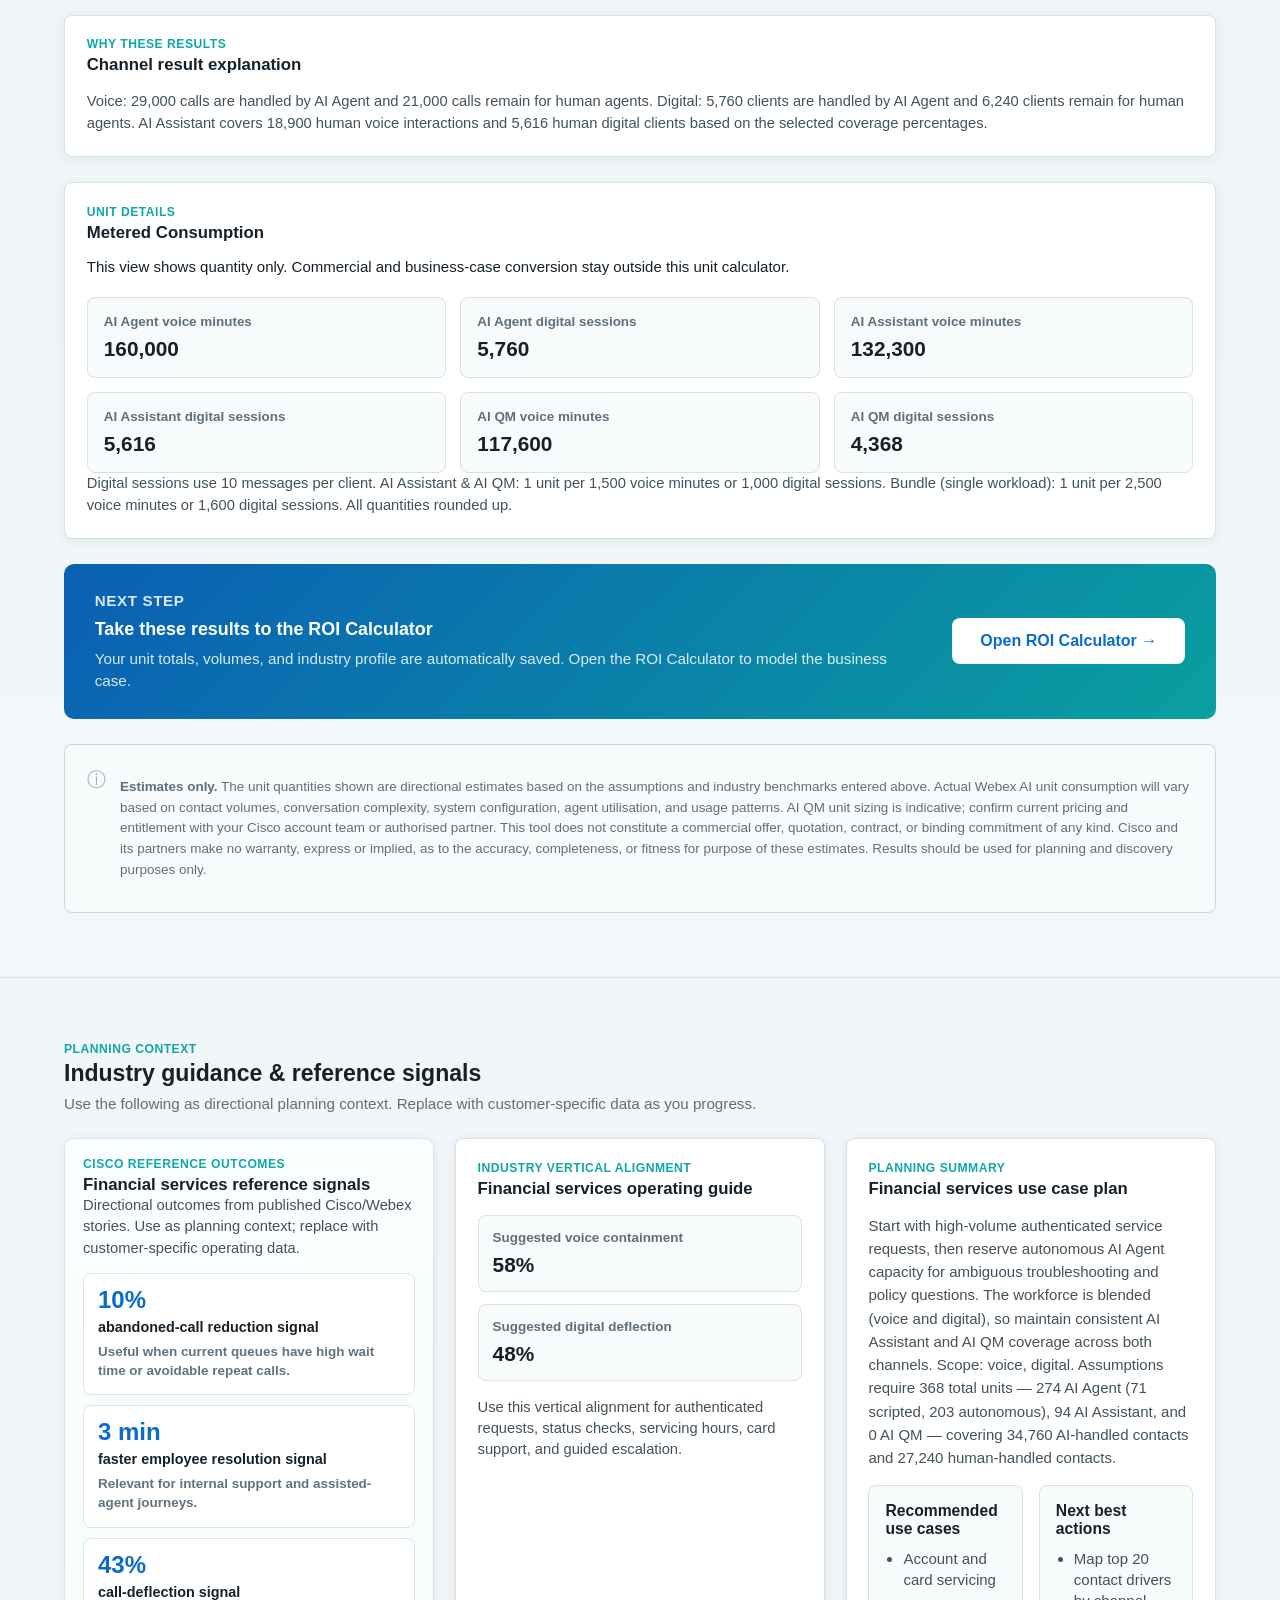
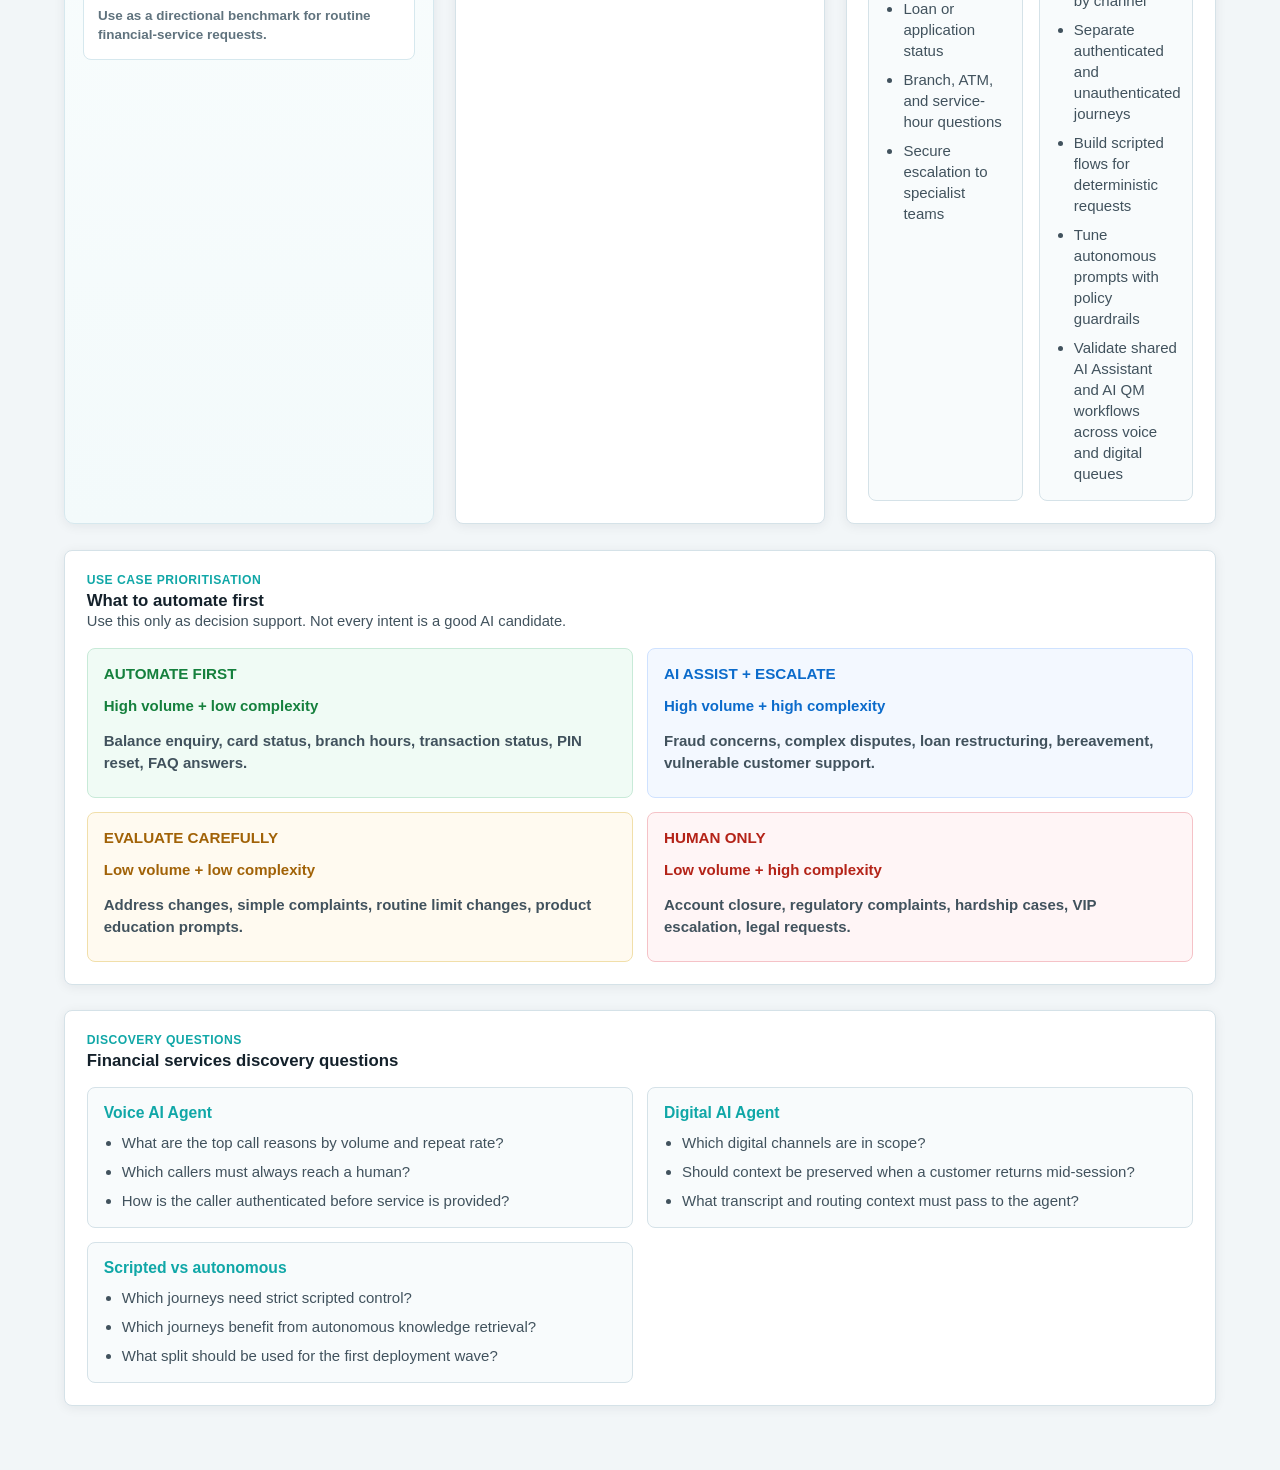
==== commit 1cacb7a6: "Add AI Assistant / AI QM / Bundle product selector for human agent sizing Three product options for " ====
--- a/AI Resources Calculator/index.html
+++ b/AI Resources Calculator/index.html
@@ -1 +1,548 @@
-<!doctype html><html><head><meta charset='utf-8'><meta name='viewport' content='width=device-width,initial-scale=1'><title>AI Resource Calculator</title><style>body{margin:0;font-family:Arial,Helvetica,sans-serif;background:#eef5f7;color:#14212b}a{text-decoration:none;color:inherit}.top{position:sticky;top:0;z-index:9;display:flex;justify-content:space-between;gap:16px;align-items:center;background:#0c1720;color:white;padding:12px 4vw}.brand{display:flex;gap:12px;align-items:center;font-weight:800}.logo{width:96px}.top nav{display:flex;gap:8px;flex-wrap:wrap}.top a{padding:8px 10px;border-radius:6px}.top a:hover,.top a[aria-current=page]{background:#ffffff22}.hero{padding:56px 5vw;background:linear-gradient(120deg,#fff,#e7f7f8,#ebf4ff);border-bottom:1px solid #d5e2e8}.wrap{max-width:1500px;margin:auto}.hero-title{display:flex;gap:24px;align-items:center;flex-wrap:wrap}.eyebrow{margin:0;color:#10a7a7;font-size:.76rem;font-weight:800;letter-spacing:.04em;text-transform:uppercase}h1{font-size:clamp(2.2rem,5vw,5rem);margin:8px 0}h2{margin:4px 0 0}.intro{max-width:900px;color:#364a56;line-height:1.5;font-size:1.15rem}.section{padding:34px 5vw}.grid{display:grid;grid-template-columns:repeat(3,minmax(0,1fr));gap:18px}.grid2{display:grid;grid-template-columns:repeat(2,minmax(0,1fr));gap:18px}.card{background:white;border:1px solid #d5e2e8;border-radius:10px;box-shadow:0 2px 12px #14212b12;overflow:hidden}.head{padding:16px 22px;background:#edf4f7;border-bottom:1px solid #d5e2e8}.body{padding:20px 22px}.stack{display:grid;gap:18px}label{display:grid;gap:8px;color:#60737e;font-weight:800}small,.formula{color:#60737e;font-size:.86rem;line-height:1.4}input,select{width:100%;min-height:42px;border:1px solid #c9d8df;border-radius:6px;padding:8px 10px;font:inherit}.dual{display:flex;gap:10px;align-items:center}.dual input[type=range]{flex:1;accent-color:#10a7a7}.unit{display:grid;grid-template-columns:1fr 52px;width:150px}.unit input{border-radius:6px 0 0 6px}.unit span{display:grid;place-items:center;border:1px solid #c9d8df;border-left:0;background:#edf4f6;border-radius:0 6px 6px 0}.checks{display:grid;grid-template-columns:repeat(3,1fr);gap:8px;border:1px solid #d6e8ee;border-radius:8px;padding:14px;background:#f8fcfd}.check{display:flex;justify-content:center;gap:8px;align-items:center;border:1px solid #c9d8df;border-radius:8px;background:white;padding:10px;color:#31444f}.check:has(input:checked){background:#eafafb;border-color:#10a7a780}.check input{width:auto;min-height:auto}.results{background:linear-gradient(#edf4ff,#f2f7f9);border-top:3px solid #0b6bcb}.metrics{display:grid;grid-template-columns:repeat(4,1fr);gap:16px}.metric{display:grid;gap:10px;min-height:125px;padding:20px;border:1px solid #d5e2e8;border-radius:8px;background:white}.metric span{color:#60737e;font-weight:800}.metric strong{align-self:end;font-size:clamp(2rem,3vw,3rem)}.primary{background:linear-gradient(135deg,#0a5fb4,#0a9f9f);color:white}.primary span{color:white}.agent{border-top:3px solid #0b6bcb}.assist{border-top:3px solid #10a7a7}.qm{border-top:3px solid #7c3aed}dl{display:grid;grid-template-columns:repeat(2,1fr);gap:12px;margin:0}.box{padding:14px;border:1px solid #d5e2e8;border-radius:8px;background:#f8fbfc}dt{color:#60737e;font-weight:800;font-size:.84rem}dd{margin:6px 0 0;font-size:1.25rem;font-weight:800}.bar{display:grid;grid-template-columns:210px 1fr 100px;gap:14px;align-items:center;margin-top:12px}.track{height:14px;border-radius:99px;background:#e5eef2;overflow:hidden}.fill{height:100%;width:0;background:#0b6bcb;border-radius:99px}.green{background:#2b8a3e}.gold{background:#f4b63f}.gray{background:#6f7f89}.violet{background:#8b5cf6}.cta{display:flex;justify-content:space-between;gap:20px;align-items:center;padding:24px;border-radius:10px;color:white;background:linear-gradient(135deg,#0a5fb4,#0a9f9f)}.cta a{background:white;color:#0b6bcb;padding:12px 20px;border-radius:8px;font-weight:800}.notice{padding:16px;border:1px solid #c9d8df;border-radius:8px;background:#f8fbfc;color:#5f6f7a;font-size:.86rem;line-height:1.5}[hidden]{display:none!important}@media(max-width:900px){.grid,.grid2,.metrics,dl{grid-template-columns:1fr}.dual{flex-direction:column;align-items:stretch}.unit{width:100%}.checks{grid-template-columns:1fr}.bar{grid-template-columns:1fr}.top{align-items:flex-start;flex-direction:column}.cta{flex-direction:column;align-items:flex-start}}</style></head><body><header class='top'><a class='brand' href='../index.html'><svg class='logo' viewBox='0 0 192 60'><text x='0' y='43' font-family='Arial' font-size='42' font-weight='700' fill='#10a7a7'>webex</text></svg><span>WxCC Demo</span></a><nav><a href='../index.html'>Home</a><a href='../AI Resources Calculator/index.html' aria-current='page'>AI Resource Calculator</a><a href='../ROI Calculator/index.html'>ROI Calculator →</a></nav></header><main><section class='hero'><div class='wrap'><p class='eyebrow'>Webex AI unit planning</p><div class='hero-title'><h1>AI Resource Calculator</h1><svg class='logo' viewBox='0 0 192 60'><text x='0' y='43' font-family='Arial' font-size='42' font-weight='700' fill='#10a7a7'>webex</text></svg></div><p class='intro'>Select an industry profile, choose the AI Agent operating model, then tune assumptions to calculate the quantity of Webex AI Agent, AI Assistant, and AI QM units required.</p></div></section><section class='section'><div class='wrap stack'><div class='card'><div class='head'><p class='eyebrow'>Profile</p><h2>Use Case Context</h2></div><div class='body grid'><label>Business type<select id='industry'><option value='financial'>Financial services</option><option value='insurance'>Insurance</option><option value='retail'>Retail</option><option value='healthcare'>Healthcare</option><option value='travel'>Travel and hospitality</option><option value='logistics'>Shipping and logistics</option><option value='public'>Public sector</option><option value='other'>Other</option></select><small id='industryHelp'></small></label><label>AI Agent type<select id='mode'><option value='both'>Scripted and autonomous</option><option value='scripted'>Scripted only</option><option value='autonomous'>Autonomous only</option><option value='none'>AI Agent not required</option></select><small id='modeHelp'></small></label><fieldset class='checks'><legend>Channel scope</legend><label class='check'><input id='voiceOn' type='checkbox' checked>Voice</label><label class='check'><input id='digitalOn' type='checkbox' checked>Digital</label><label class='check'><input id='outboundOn' type='checkbox'>Voice Outbound</label><small>Select only AI Agent channels in scope. If AI Agent is not required, use manual AI Assistant volumes below.</small></fieldset></div></div><div class='card'><div class='head'><p class='eyebrow'>Inputs</p><h2>Volume and Targets</h2></div><div class='body grid'><label data-ch='voice'>Monthly inbound voice calls<div class='dual'><input id='voiceVolR' type='range' min='0' max='1000000' step='500' value='50000' data-sync='voiceVol'><div class='unit'><input id='voiceVol' type='number' value='50000' step='500' data-sync='voiceVolR'><span>calls</span></div></div><small>Use a normalized month.</small></label><label data-ch='digital'>Monthly digital clients<div class='dual'><input id='digitalVolR' type='range' min='0' max='1000000' step='500' value='12000' data-sync='digitalVol'><div class='unit'><input id='digitalVol' type='number' value='12000' step='500' data-sync='digitalVolR'><span>clients</span></div></div><small>Count unique clients or conversations.</small></label><label data-ch='outbound'>Monthly voice outbound contacts<div class='dual'><input id='outVolR' type='range' min='0' max='1000000' step='500' value='10000' data-sync='outVol'><div class='unit'><input id='outVol' type='number' value='10000' step='500' data-sync='outVolR'><span>contacts</span></div></div><small>Use for proactive voice campaigns.</small></label><label data-ch='voice'>Voice AI Agent containment<div class='dual'><input id='voiceContainR' type='range' min='0' max='100' value='58' data-sync='voiceContain'><div class='unit'><input id='voiceContain' type='number' value='58' data-sync='voiceContainR'><span>%</span></div></div></label><label data-ch='digital'>Digital AI Agent deflection<div class='dual'><input id='digitalDeflectR' type='range' min='0' max='100' value='48' data-sync='digitalDeflect'><div class='unit'><input id='digitalDeflect' type='number' value='48' data-sync='digitalDeflectR'><span>%</span></div></div></label><label data-ch='outbound'>Voice outbound handled by AI Agent<div class='dual'><input id='outHandledR' type='range' min='0' max='100' value='45' data-sync='outHandled'><div class='unit'><input id='outHandled' type='number' value='45' data-sync='outHandledR'><span>%</span></div></div></label><label data-ch='voice'>Average AI voice duration<div class='dual'><input id='voiceMinsR' type='range' min='0' max='15' step='.1' value='3.2' data-sync='voiceMins'><div class='unit'><input id='voiceMins' type='number' value='3.2' step='.1' data-sync='voiceMinsR'><span>min</span></div></div></label><label data-ch='outbound'>Average AI outbound duration<div class='dual'><input id='outMinsR' type='range' min='0' max='15' step='.1' value='2.4' data-sync='outMins'><div class='unit'><input id='outMins' type='number' value='2.4' step='.1' data-sync='outMinsR'><span>min</span></div></div></label><label data-ch='digital'>Messages per digital client<div class='dual'><input id='msgsR' type='range' min='1' max='50' value='10' data-sync='msgs'><div class='unit'><input id='msgs' type='number' value='10' data-sync='msgsR'><span>msgs</span></div></div></label><label data-mix data-ch='voice'>Autonomous voice share<div class='dual'><input id='voiceAutoR' type='range' min='0' max='100' value='30' data-sync='voiceAuto'><div class='unit'><input id='voiceAuto' type='number' value='30' data-sync='voiceAutoR'><span>%</span></div></div></label><label data-mix data-ch='digital'>Autonomous digital share<div class='dual'><input id='digitalAutoR' type='range' min='0' max='100' value='35' data-sync='digitalAuto'><div class='unit'><input id='digitalAuto' type='number' value='35' data-sync='digitalAutoR'><span>%</span></div></div></label><label data-mix data-ch='outbound'>Autonomous outbound share<div class='dual'><input id='outAutoR' type='range' min='0' max='100' value='40' data-sync='outAuto'><div class='unit'><input id='outAuto' type='number' value='40' data-sync='outAutoR'><span>%</span></div></div></label></div></div><div class='card'><div class='head'><p class='eyebrow'>Human-agent coverage</p><h2>AI Assistant and AI QM</h2></div><div class='body grid'><label>Human agent type<select id='workforce'><option value='blended'>Blended — voice and digital</option><option value='voice'>Voice only</option><option value='digital'>Digital only</option></select><small>Use when voice and non-voice agents are common or separate.</small></label><label data-off='voice' data-as='voice'>Manual human voice calls<div class='dual'><input id='manualVoiceR' type='range' min='0' max='1000000' step='500' value='0' data-sync='manualVoice'><div class='unit'><input id='manualVoice' type='number' value='0' step='500' data-sync='manualVoiceR'><span>calls</span></div></div></label><label data-off='digital' data-as='digital'>Manual human digital clients<div class='dual'><input id='manualDigitalR' type='range' min='0' max='1000000' step='500' value='0' data-sync='manualDigital'><div class='unit'><input id='manualDigital' type='number' value='0' step='500' data-sync='manualDigitalR'><span>clients</span></div></div></label><label data-as='voice'>Voice using AI Assistant<div class='dual'><input id='assistVoiceR' type='range' min='0' max='100' value='90' data-sync='assistVoice'><div class='unit'><input id='assistVoice' type='number' value='90' data-sync='assistVoiceR'><span>%</span></div></div></label><label data-as='voice'>Human AHT with AI Assistant<div class='dual'><input id='ahtR' type='range' min='0' max='30' step='.1' value='7' data-sync='aht'><div class='unit'><input id='aht' type='number' value='7' step='.1' data-sync='ahtR'><span>min</span></div></div></label><label data-as='digital'>Digital using AI Assistant<div class='dual'><input id='assistDigitalR' type='range' min='0' max='100' value='90' data-sync='assistDigital'><div class='unit'><input id='assistDigital' type='number' value='90' data-sync='assistDigitalR'><span>%</span></div></div></label><label data-as='digital'>Inbound messages per client<div class='dual'><input id='inMsgsR' type='range' min='1' max='50' value='10' data-sync='inMsgs'><div class='unit'><input id='inMsgs' type='number' value='10' data-sync='inMsgsR'><span>msgs</span></div></div></label><label data-as='voice'>AI QM voice evaluation<div class='dual'><input id='qmVoiceR' type='range' min='0' max='100' value='80' data-sync='qmVoice'><div class='unit'><input id='qmVoice' type='number' value='80' data-sync='qmVoiceR'><span>%</span></div></div></label><label data-as='digital'>AI QM digital evaluation<div class='dual'><input id='qmDigitalR' type='range' min='0' max='100' value='70' data-sync='qmDigital'><div class='unit'><input id='qmDigital' type='number' value='70' data-sync='qmDigitalR'><span>%</span></div></div></label></div></div></div></section><section class='section results'><div class='wrap stack'><div class='metrics'><article class='metric primary'><span>Total units needed</span><strong id='total'>0</strong></article><article class='metric agent'><span>Webex AI Agent units</span><strong id='agentUnits'>0</strong></article><article class='metric assist'><span>Webex AI Assistant units</span><strong id='assistantUnits'>0</strong></article><article class='metric qm'><span>Webex AI QM units</span><strong id='qmUnits'>0</strong></article></div><div class='grid'><article class='card body'><p class='eyebrow'>Webex AI Agent</p><h2>Voice Units</h2><dl><div class='box'><dt>Scripted voice</dt><dd><span id='vScript'>0</span> units</dd></div><div class='box'><dt>Autonomous voice</dt><dd><span id='vAuto'>0</span> units</dd></div></dl></article><article class='card body'><p class='eyebrow'>Webex AI Agent</p><h2>Digital Units</h2><dl><div class='box'><dt>Scripted digital</dt><dd><span id='dScript'>0</span> units</dd></div><div class='box'><dt>Autonomous digital</dt><dd><span id='dAuto'>0</span> units</dd></div></dl></article><article class='card body'><p class='eyebrow'>Webex AI Agent</p><h2>Voice Outbound Units</h2><dl><div class='box'><dt>Scripted voice outbound</dt><dd><span id='oScript'>0</span> units</dd></div><div class='box'><dt>Autonomous voice outbound</dt><dd><span id='oAuto'>0</span> units</dd></div></dl></article></div><article class='card body'><p class='eyebrow'>AI Agent bifurcation</p><h2>Scripted vs Autonomous</h2><dl><div class='box'><dt>Scripted total</dt><dd><span id='scriptTotal'>0</span> units</dd></div><div class='box'><dt>Autonomous total</dt><dd><span id='autoTotal'>0</span> units</dd></div><div class='box'><dt>Scripted share</dt><dd id='scriptShare'>0%</dd></div><div class='box'><dt>Autonomous share</dt><dd id='autoShare'>0%</dd></div></dl><p id='bifNote' class='formula'></p></article><article class='card body'><p class='eyebrow'>Outcome volume</p><h2>Contacts Routed by AI</h2><p class='formula'>AI-handled contacts: <strong id='aiHandled'>0</strong></p><div id='bars'></div></article><article class='card body'><p class='eyebrow'>Why these results</p><h2 id='whyTitle'>Channel result explanation</h2><p id='whyText' class='formula'></p></article><article class='card body'><p class='eyebrow'>Unit details</p><h2>Metered Consumption</h2><dl id='metered'></dl></article><div class='cta'><div><p class='eyebrow'>Next step</p><h2>Take these results to the ROI Calculator</h2><p>Your unit totals, volumes, and industry profile are automatically saved.</p></div><a href='../ROI Calculator/index.html'>Open ROI Calculator →</a></div><div class='notice'><strong>ⓘ</strong><p><strong>Estimates only.</strong> Unit quantities are directional estimates based on entered assumptions and industry benchmarks. Actual consumption varies by volume, complexity, configuration, utilisation, and usage patterns. This tool is for planning and discovery only.</p></div></div></section><section class='section'><div class='wrap stack'><div class='grid'><article class='card body'><p class='eyebrow'>Cisco reference outcomes</p><h2 id='refTitle'>Reference signals</h2><div id='refs' class='stack'></div></article><article class='card body'><p class='eyebrow'>Industry vertical alignment</p><h2 id='guideTitle'>Operating guide</h2><dl><div class='box'><dt>Suggested voice containment</dt><dd id='gVoice'>0%</dd></div><div class='box'><dt>Suggested digital deflection</dt><dd id='gDigital'>0%</dd></div><div class='box'><dt>Suggested voice outbound handled</dt><dd id='gOutbound'>0%</dd></div></dl><p id='guideText' class='formula'></p></article><article class='card body'><p class='eyebrow'>Planning summary</p><h2 id='summaryTitle'>Use case plan</h2><p id='summaryText' class='formula'></p><div class='grid2'><div><h3>Recommended use cases</h3><ul id='uses'></ul></div><div><h3>Next best actions</h3><ul id='actions'></ul></div></div></article></div></div></section></main><script>const P={financial:['Financial services',58,48,38,3.2,90,90,7,'Start with balance checks, card support, service hours, status requests, and secure handoff intents.','Authenticated requests, status checks, card support, and guided escalation.','Start with high-volume authenticated service requests.',['10% abandoned-call reduction','3 min faster resolution','43% call-deflection'],['Account/card servicing','Loan status','Service hours','Secure escalation'],['Map top contact drivers','Separate authenticated journeys','Build scripted flows','Tune guardrails']],insurance:['Insurance',62,45,55,3.8,85,85,8,'Prioritize claim status, policy questions, payment support, document collection, and renewals.','Claims, billing, policy servicing, renewals, and document collection.','Use scripted flows for status and payment, autonomous support for policy explanation.',['66% containment signal','55k+ weekly AI-handled contacts','90% onboarding-time reduction'],['Claim status','Policy questions','Payment support','Renewals'],['Classify claim complexity','Create escalation rules','Use AI summaries','Review digital depth']],retail:['Retail',55,60,50,2.6,80,90,5.5,'Focus on order status, returns, delivery exceptions, loyalty, and store information.','Order status, returns, delivery exceptions, loyalty, and store requests.','Retail benefits from strong digital deflection and short voice automation.',['High digital fit','Short voice duration fit','Seasonal capacity factor'],['Order status','Returns','Store hours','Loyalty'],['Connect order APIs','Script returns','Route exceptions','Model seasonal spikes']],healthcare:['Healthcare',45,38,35,3.5,90,80,7.5,'Start with appointment, location, preparation, billing, and non-clinical journeys.','Appointments, billing, clinic information, and non-clinical routing.','Use conservative containment and strong assistant coverage.',['44% abandonment reduction','71% wait-time reduction','24/7 availability'],['Appointments','Clinic hours','Billing','Pre-visit instructions'],['Keep clinical advice out','Script sensitive handoff','Validate privacy','Pilot non-clinical first']],travel:['Travel and hospitality',52,55,45,3,85,85,6.5,'Begin with booking status, itinerary changes, baggage, cancellation rules, and loyalty.','Booking support, changes, baggage, cancellations, and disruption triage.','Travel needs flexible digital journeys and escalation during disruption.',['High multi-channel fit','High personalization fit','Peak disruption-load factor'],['Booking status','Cancellation rules','Baggage updates','Loyalty'],['Model disruption peaks','Connect booking APIs','Script refund rules','Use autonomous troubleshooting']],logistics:['Shipping and logistics',50,55,60,2.8,88,85,6.5,'Start with tracking, ETA, exception handling, collection scheduling, and proof-of-delivery.','Tracking, re-delivery, collection, claims, and documentation.','Logistics benefits from proactive outbound and digital containment.',['65% tracking signal','40% exception containment','3x outbound engagement'],['Shipment tracking','Delivery exception','Collection scheduling','Claims'],['Integrate tracking APIs','Build outbound flows','Scope re-delivery','Validate compliance']],public:['Public sector',42,40,40,3.4,90,80,8,'Target eligibility, appointment, application status, document checklist, and service locations.','Application status, eligibility, appointments, and locations.','Use transparent scripted journeys with bounded autonomous support.',['90+ facility scale','Global recognition','Higher workforce engagement'],['Application status','Eligibility guidance','Appointments','Document checklist'],['Confirm accessibility','Keep rules auditable','Prioritise queues','Design handoff']],other:['Custom industry',50,45,45,3,85,85,7,'Use repeatable requests as scripted flows and reserve autonomous AI for troubleshooting.','Discovery baseline; replace assumptions with measured data.','Start with repeatable contact drivers and refine after pilot data.',['Range benchmark','Pilot validation','Review governance'],['FAQ/navigation','Status lookup','Request management','Escalation'],['Rank contact drivers','Estimate confidence','Validate channel split','Tune after pilot']]};const $=id=>document.getElementById(id),N=id=>Math.max(0,parseFloat($(id)?.value||0)||0),C=id=>Math.min(Math.max(N(id),0),100)/100,F=new Intl.NumberFormat('en-US',{maximumFractionDigits:0}),U=(a,b)=>Math.ceil(Math.max(0,a)/b),S=(c,m)=>c*Math.ceil(Math.max(1,m)/10),T=(id,v)=>{$(id).textContent=v};document.querySelectorAll('[data-sync]').forEach(e=>e.oninput=()=>{$(e.dataset.sync).value=e.value;calc()});document.querySelectorAll('input,select').forEach(e=>{e.oninput=calc;e.onchange=calc});$('industry').onchange=()=>{let p=P[$('industry').value];[['voiceContain',p[1]],['digitalDeflect',p[2]],['outHandled',p[3]],['voiceMins',p[4]],['assistVoice',p[5]],['assistDigital',p[6]],['aht',p[7]]].forEach(([i,v])=>{[i,i+'R'].forEach(x=>$(x)&&($(x).value=v))});calc()};function on(c){return $('mode').value!='none'&&$(c+'On').checked}function show(){['voice','digital','outbound'].forEach(c=>{document.querySelectorAll('[data-ch='+c+']').forEach(e=>e.hidden=!on(c));document.querySelectorAll('[data-off='+c+']').forEach(e=>e.hidden=on(c))});['voice','digital','outbound'].forEach(c=>$(c+'On').disabled=$('mode').value=='none');document.querySelectorAll('[data-as=voice]').forEach(e=>e.hidden=$('workforce').value=='digital');document.querySelectorAll('[data-as=digital]').forEach(e=>e.hidden=$('workforce').value=='voice');document.querySelectorAll('[data-mix]').forEach(e=>e.hidden=$('mode').value!='both'||e.hidden)}function R(){let m=$('mode').value;if(m=='none'||m=='scripted')return[0,0,0];if(m=='autonomous')return[1,1,1];return[C('voiceAuto'),C('digitalAuto'),C('outAuto')]}function L(id,a){$(id).innerHTML=a.map(x=>'<li>'+x+'</li>').join('')}function calc(){show();let p=P[$('industry').value],hv=on('voice'),hd=on('digital'),ho=on('outbound'),cv=$('workforce').value!='digital',cd=$('workforce').value!='voice';$('industryHelp').textContent=p[8];$('modeHelp').textContent=$('mode').value=='none'?'AI Agent is not in scope. Enter human-handled volumes below to size AI Assistant and AI QM only.':'Use scripted for deterministic journeys and autonomous for flexible language understanding.';let mv=hv?N('voiceVol'):0,md=hd?N('digitalVol'):0,mo=ho?N('outVol'):0,vc=mv*C('voiceContain'),vr=mv-vc,dd=md*C('digitalDeflect'),dr=md-dd,oh=mo*C('outHandled'),or=mo-oh,[rv,rd,ro]=R(),vm=vc*N('voiceMins'),ds=S(dd,N('msgs')),om=oh*N('outMins'),vs=U(vm*(1-rv),1600),va=U(vm*rv,250),dsu=U(ds*(1-rd),4800),da=U(ds*rd,200),os=U(om*(1-ro),1600),oa=U(om*ro,250),su=vs+dsu+os,au=va+da+oa,ag=su+au,av=(hv?vr:(cv?N('manualVoice'):0))+or,ad=hd?dr:(cd?N('manualDigital'):0),asc=cv?av*C('assistVoice'):0,asm=asc*N('aht'),adc=cd?ad*C('assistDigital'):0,ads=S(adc,N('inMsgs')),asu=Math.ceil(asm/1500+ads/1000),qv=cv?av*C('qmVoice'):0,qd=cd?ad*C('qmDigital'):0,qm=Math.ceil((qv+qd)/500),ai=vc+dd+oh,human=av+ad,total=ag+asu+qm;[['total',total],['agentUnits',ag],['assistantUnits',asu],['qmUnits',qm],['aiHandled',ai],['vScript',vs],['vAuto',va],['dScript',dsu],['dAuto',da],['oScript',os],['oAuto',oa],['scriptTotal',su],['autoTotal',au]].forEach(x=>T(x[0],F.format(x[1])));T('scriptShare',ag?Math.round(su/ag*100)+'%':'0%');T('autoShare',ag?Math.round(au/ag*100)+'%':'0%');$('bifNote').textContent=$('mode').value=='none'?'AI Agent is not in scope, so AI Agent units are zero.':'Bifurcation is based on the selected division of labour.';let bars=[['Voice calls contained',vc,'fill'],['Digital clients deflected',dd,'fill green'],['Voice outbound handled',oh,'fill violet'],['Voice assisted by AI Assistant',asc,'fill gold'],['Digital assisted by AI Assistant',adc,'fill gray']],max=Math.max(vc,dd,oh,asc,adc,1);$('bars').innerHTML=bars.map(b=>`<div class='bar'><span>${b[0]}</span><div class='track'><div class='${b[2]}' style='width:${Math.min(b[1]/max*100,100)}%'></div></div><strong>${F.format(b[1])}</strong></div>`).join('');let active=[];if(hv)active.push('voice');if(hd)active.push('digital');if(ho)active.push('outbound');let lines=[];if($('mode').value=='none')lines.push('AI Agent is not required, so AI Agent units are zero.');if(hv)lines.push(`Voice: ${F.format(vc)} handled by AI Agent and ${F.format(vr)} remain for human agents.`);if(hd)lines.push(`Digital: ${F.format(dd)} handled by AI Agent and ${F.format(dr)} remain for human agents.`);if(ho)lines.push(`Voice Outbound: ${F.format(oh)} handled by AI Agent and ${F.format(or)} remain for human agents.`);lines.push(`AI Assistant covers ${F.format(asc)} human voice interactions and ${F.format(adc)} human digital clients.`);T('whyTitle',active.length==1?(active[0]=='outbound'?'Voice Outbound':active[0][0].toUpperCase()+active[0].slice(1))+' result explanation':'Channel result explanation');T('whyText',lines.join(' '));$('metered').innerHTML=[['AI Agent voice minutes',vm],['AI Agent digital sessions',ds],['AI Agent voice outbound minutes',om],['AI Assistant voice minutes',asm],['AI Assistant digital sessions',ads],['AI QM voice evaluations',qv],['AI QM digital evaluations',qd]].map(x=>`<div class='box'><dt>${x[0]}</dt><dd>${F.format(x[1])}</dd></div>`).join('');T('refTitle',p[0]+' reference signals');$('refs').innerHTML=p[11].map(x=>`<div class='box'>${x}</div>`).join('');T('guideTitle',p[0]+' operating guide');T('gVoice',Math.round(C('voiceContain')*100)+'%');T('gDigital',Math.round(C('digitalDeflect')*100)+'%');T('gOutbound',Math.round(C('outHandled')*100)+'%');T('guideText',p[9]);T('summaryTitle',p[0]+' use case plan');T('summaryText',`${p[10]} Scope: ${active.join(', ')||'no active AI Agent channels'}. Assumptions require ${F.format(total)} total units covering ${F.format(ai)} AI-handled contacts and ${F.format(human)} human-handled contacts.`);L('uses',p[12]);L('actions',p[13]);try{localStorage.setItem('webexAiResourceEstimate',JSON.stringify({generatedAt:new Date().toISOString(),profile:{industryType:$('industry').value,industryLabel:p[0],agentMode:$('mode').value,workforceModel:$('workforce').value,channels:active},units:{totalUnits:total,agentTotalUnits:ag,assistantUnits:asu,qmUnits:qm,agentScriptedTotalUnits:su,agentAutonomousTotalUnits:au},assumptions:{monthlyVoiceCalls:mv,monthlyDigitalClients:md,monthlyOutboundContacts:mo,aiHandledContacts:ai,humanHandledContacts:human}}))}catch(e){}}calc();</script></body></html>+<!DOCTYPE html>
+<html lang="en">
+<head>
+  <meta charset="UTF-8" />
+  <meta name="viewport" content="width=device-width, initial-scale=1" />
+  <title>AI Resource Calculator</title>
+  <link rel="stylesheet" href="styles.css" />
+</head>
+<body>
+
+  <header class="topbar no-print">
+    <a class="brand" href="../index.html" aria-label="WxCC Demo home">
+      <img src="../../assets/webex-logo-transparent.png" alt="" />
+      <span>WxCC Demo</span>
+    </a>
+    <nav aria-label="Primary navigation">
+      <a href="../index.html">Home</a>
+      <a href="../AI Resources Calculator/index.html" aria-current="page">AI Resource Calculator</a>
+      <a href="../ROI Calculator/index.html">ROI Calculator →</a>
+    </nav>
+  </header>
+
+  <main>
+
+    <!-- ── HERO ────────────────────────────────────────────── -->
+    <section class="hero no-print">
+      <div class="hero-copy">
+        <p class="eyebrow">Webex AI unit planning</p>
+        <div class="hero-title">
+          <h1>AI Resource Calculator</h1>
+          <img src="../../assets/webex-logo-transparent.png" alt="Webex" />
+        </div>
+        <p class="intro">
+          Select an industry profile, choose the AI Agent operating model, then tune the
+          assumptions to calculate the quantity of Webex AI Agent, AI Assistant, and AI QM units required.
+        </p>
+      </div>
+    </section>
+
+    <!-- ── CALCULATOR ─────────────────────────────────────────────── -->
+    <section class="calculator-section no-print">
+      <form class="calc-form" id="calculatorForm">
+
+        <!-- Group 1 · Use Case Context -->
+        <div class="calc-group">
+          <div class="calc-group-header">
+            <p class="eyebrow">Profile</p>
+            <h2>Use Case Context</h2>
+          </div>
+          <div class="calc-group-body grid-3">
+            <label>
+              <span>Business type</span>
+              <select id="industryType">
+                <option value="financial">Financial services</option>
+                <option value="insurance">Insurance</option>
+                <option value="retail">Retail</option>
+                <option value="healthcare">Healthcare</option>
+                <option value="travel">Travel and hospitality</option>
+                <option value="shipping">Shipping and logistics</option>
+                <option value="public">Public sector</option>
+                <option value="other">Other</option>
+              </select>
+              <small id="industryRecommendation">Start with balance checks, card support, branch/service hours, status requests, and secure handoff intents.</small>
+            </label>
+            <label>
+              <span>AI Agent type</span>
+              <select id="agentMode">
+                <option value="both">Scripted and autonomous</option>
+                <option value="scripted">Scripted only</option>
+                <option value="autonomous">Autonomous only</option>
+                <option value="none">AI Agent not required</option>
+              </select>
+              <small id="agentModeRecommendation">Use scripted flows for deterministic tasks and autonomous flows where natural-language troubleshooting is needed.</small>
+            </label>
+            <fieldset class="channel-picker">
+              <legend>Channel scope</legend>
+              <label class="check-option"><input id="channelVoice" type="checkbox" checked /><span>Voice</span></label>
+              <label class="check-option"><input id="channelDigital" type="checkbox" checked /><span>Digital</span></label>
+              <label class="check-option"><input id="channelOutbound" type="checkbox" /><span>Voice Outbound</span></label>
+              <small>Select channels in scope for AI Agent. Leave unchecked if using AI Assistant or AI QM only — enter volumes directly in the coverage section below.</small>
+            </fieldset>
+          </div>
+        </div>
+
+        <!-- Group 2 · Monthly Contacts -->
+        <div class="calc-group">
+          <div class="calc-group-header">
+            <p class="eyebrow">Starting volume</p>
+            <h2>Monthly Contacts</h2>
+          </div>
+          <div class="calc-group-body grid-3">
+            <label data-channel="voice">
+              <span>Monthly inbound voice calls</span>
+              <div class="dual-control">
+                <input id="monthlyVoiceCallsSlider" type="range" min="0" max="1000000" step="500" value="50000" data-sync-target="monthlyVoiceCalls" />
+                <div class="with-unit value-volume"><input id="monthlyVoiceCalls" type="number" min="0" step="500" value="50000" data-sync-target="monthlyVoiceCallsSlider" /><span>calls</span></div>
+              </div>
+              <small id="voiceVolumeRecommendation">Use a normalised month. Exclude internal test calls and one-off campaign spikes unless they must be covered.</small>
+            </label>
+            <label data-channel="digital">
+              <span>Monthly digital clients</span>
+              <div class="dual-control">
+                <input id="monthlyDigitalClientsSlider" type="range" min="0" max="1000000" step="500" value="12000" data-sync-target="monthlyDigitalClients" />
+                <div class="with-unit value-volume"><input id="monthlyDigitalClients" type="number" min="0" step="500" value="12000" data-sync-target="monthlyDigitalClientsSlider" /><span>clients</span></div>
+              </div>
+              <small id="digitalVolumeRecommendation">Count unique clients or conversations that need AI handling.</small>
+            </label>
+            <label data-channel="outbound">
+              <span>Monthly voice outbound contacts</span>
+              <div class="dual-control">
+                <input id="monthlyOutboundContactsSlider" type="range" min="0" max="1000000" step="500" value="10000" data-sync-target="monthlyOutboundContacts" />
+                <div class="with-unit value-volume"><input id="monthlyOutboundContacts" type="number" min="0" step="500" value="10000" data-sync-target="monthlyOutboundContactsSlider" /><span>contacts</span></div>
+              </div>
+              <small>Use this for voice outbound reminder, collections, notification, survey, sales, or proactive service campaigns.</small>
+            </label>
+          </div>
+        </div>
+
+        <!-- Group 3 · Containment Targets -->
+        <div class="calc-group">
+          <div class="calc-group-header">
+            <p class="eyebrow">Webex AI Agent</p>
+            <h2>Containment Targets</h2>
+          </div>
+          <div class="calc-group-body grid-3">
+            <label data-channel="voice">
+              <span>Voice calls contained by AI Agent</span>
+              <div class="dual-control">
+                <input id="voiceContainmentPercent" type="range" min="0" max="100" value="58" data-sync-target="voiceContainmentPercentNumber" />
+                <div class="with-unit value-percent"><input id="voiceContainmentPercentNumber" type="number" min="0" max="100" step="1" value="58" data-sync-target="voiceContainmentPercent" /><span>%</span></div>
+              </div>
+              <small id="voiceContainmentRecommendation">Use a conservative target for phase one.</small>
+            </label>
+            <label data-channel="digital">
+              <span>Digital clients deflected by AI Agent</span>
+              <div class="dual-control">
+                <input id="digitalDeflectionPercent" type="range" min="0" max="100" value="48" data-sync-target="digitalDeflectionPercentNumber" />
+                <div class="with-unit value-percent"><input id="digitalDeflectionPercentNumber" type="number" min="0" max="100" step="1" value="48" data-sync-target="digitalDeflectionPercent" /><span>%</span></div>
+              </div>
+              <small id="digitalDeflectionRecommendation">Digital deflection is usually strongest for order/status, policy lookup, appointment, and FAQ journeys.</small>
+            </label>
+            <label data-channel="outbound">
+              <span>Voice outbound contacts handled by AI Agent</span>
+              <div class="dual-control">
+                <input id="outboundHandledPercent" type="range" min="0" max="100" value="45" data-sync-target="outboundHandledPercentNumber" />
+                <div class="with-unit value-percent"><input id="outboundHandledPercentNumber" type="number" min="0" max="100" step="1" value="45" data-sync-target="outboundHandledPercent" /><span>%</span></div>
+              </div>
+              <small>Use the expected contact or completion rate for voice campaign interactions.</small>
+            </label>
+          </div>
+        </div>
+
+        <!-- Group 4 · Duration & Mix -->
+        <div class="calc-group">
+          <div class="calc-group-header">
+            <p class="eyebrow">Webex AI Agent</p>
+            <h2>Duration &amp; Automation Mix</h2>
+          </div>
+          <div class="calc-group-body grid-3">
+            <label data-channel="voice">
+              <span>Average AI Agent voice duration</span>
+              <div class="dual-control">
+                <input id="aiAgentVoiceMinutesSlider" type="range" min="0" max="15" step="0.1" value="3.2" data-sync-target="aiAgentVoiceMinutes" />
+                <div class="with-unit value-small"><input id="aiAgentVoiceMinutes" type="number" min="0" step="0.1" value="3.2" data-sync-target="aiAgentVoiceMinutesSlider" /><span>min</span></div>
+              </div>
+              <small id="aiDurationRecommendation">Use expected bot conversation time, not current human AHT.</small>
+            </label>
+            <label data-channel="outbound">
+              <span>Average voice outbound AI Agent duration</span>
+              <div class="dual-control">
+                <input id="outboundAiMinutesSlider" type="range" min="0" max="15" step="0.1" value="2.4" data-sync-target="outboundAiMinutes" />
+                <div class="with-unit value-small"><input id="outboundAiMinutes" type="number" min="0" step="0.1" value="2.4" data-sync-target="outboundAiMinutesSlider" /><span>min</span></div>
+              </div>
+              <small>Use the expected AI-handled voice outbound talk time.</small>
+            </label>
+            <label data-channel="digital">
+              <span>AI Agent outbound messages per digital client</span>
+              <div class="dual-control">
+                <input id="agentOutboundMessagesSlider" type="range" min="1" max="50" step="1" value="10" data-sync-target="agentOutboundMessages" />
+                <div class="with-unit value-small"><input id="agentOutboundMessages" type="number" min="1" step="1" value="10" data-sync-target="agentOutboundMessagesSlider" /><span>msgs</span></div>
+              </div>
+              <small>Every 10 outbound messages per client counts as one digital session.</small>
+            </label>
+          </div>
+          <div id="divisionControls" class="calc-sub-group">
+            <p class="sub-group-label">Autonomous share by channel</p>
+            <div class="calc-group-body grid-3" style="padding-top:0">
+              <label data-channel="voice">
+                <span>Autonomous share — voice</span>
+                <div class="dual-control">
+                  <input id="agentVoiceAutonomousPercent" type="range" min="0" max="100" value="30" data-sync-target="agentVoiceAutonomousPercentNumber" />
+                  <div class="with-unit value-percent"><input id="agentVoiceAutonomousPercentNumber" type="number" min="0" max="100" step="1" value="30" data-sync-target="agentVoiceAutonomousPercent" /><span>%</span></div>
+                </div>
+                <small>Remaining voice AI Agent work is treated as scripted.</small>
+              </label>
+              <label data-channel="digital">
+                <span>Autonomous share — digital</span>
+                <div class="dual-control">
+                  <input id="agentDigitalAutonomousPercent" type="range" min="0" max="100" value="35" data-sync-target="agentDigitalAutonomousPercentNumber" />
+                  <div class="with-unit value-percent"><input id="agentDigitalAutonomousPercentNumber" type="number" min="0" max="100" step="1" value="35" data-sync-target="agentDigitalAutonomousPercent" /><span>%</span></div>
+                </div>
+                <small>Remaining digital AI Agent work is treated as scripted.</small>
+              </label>
+              <label data-channel="outbound">
+                <span>Autonomous share — voice outbound</span>
+                <div class="dual-control">
+                  <input id="agentOutboundAutonomousPercent" type="range" min="0" max="100" value="40" data-sync-target="agentOutboundAutonomousPercentNumber" />
+                  <div class="with-unit value-percent"><input id="agentOutboundAutonomousPercentNumber" type="number" min="0" max="100" step="1" value="40" data-sync-target="agentOutboundAutonomousPercent" /><span>%</span></div>
+                </div>
+                <small>Remaining voice outbound AI Agent work is treated as scripted.</small>
+              </label>
+            </div>
+          </div>
+        </div>
+
+        <!-- Group 5 · Human-Agent Coverage (AI Assistant + AI QM) -->
+        <div class="calc-group">
+          <div class="calc-group-header">
+            <p class="eyebrow">Webex AI Assistant &amp; AI QM</p>
+            <h2>Human-Agent Coverage</h2>
+          </div>
+          <div class="calc-group-body grid-3">
+
+            <!-- Col 1: Human agent type + AI product -->
+            <div class="field-stack">
+              <label>
+                <span>Human agent type</span>
+                <select id="workforceModel">
+                  <option value="blended">Blended — voice and digital</option>
+                  <option value="voice">Voice only</option>
+                  <option value="digital">Digital only</option>
+                </select>
+                <small id="workforceModelRecommendation">Blended agents handle both channels — maintain consistent AI Assistant and AI QM coverage across all queues.</small>
+              </label>
+              <label>
+                <span>Human agent AI product</span>
+                <select id="humanAgentProduct">
+                  <option value="assistant">AI Assistant</option>
+                  <option value="qm">AI Quality Management</option>
+                  <option value="bundle">AI Assistant / AI QM Bundle</option>
+                </select>
+                <small id="humanAgentProductNote">Real-time transcription, AutoCSAT, sentiment analysis, summaries, and real-time agent assist. 1,500 min / 1,000 digital sessions per unit.</small>
+              </label>
+            </div>
+
+            <!-- Col 2: Voice assistant fields (no data-channel — always visible based on workforce model) -->
+            <div data-assistant-channel="voice" class="field-stack">
+              <!-- Direct volume input shown when Voice AI Agent channel is OFF -->
+              <label data-channel-off="voice" class="direct-input">
+                <span>Monthly voice calls to human agents</span>
+                <div class="dual-control">
+                  <input id="directAgentVoiceCallsSlider" type="range" min="0" max="1000000" step="500" value="0" data-sync-target="directAgentVoiceCalls" />
+                  <div class="with-unit value-volume"><input id="directAgentVoiceCalls" type="number" min="0" step="500" value="0" data-sync-target="directAgentVoiceCallsSlider" /><span>calls</span></div>
+                </div>
+                <small>Enter total calls handled by voice agents — used for AI Assistant &amp; AI QM when AI Agent voice is not in scope.</small>
+              </label>
+              <label>
+                <span>Voice calls using AI Assistant</span>
+                <div class="dual-control">
+                  <input id="assistantVoiceCoveragePercent" type="range" min="0" max="100" value="90" data-sync-target="assistantVoiceCoveragePercentNumber" />
+                  <div class="with-unit value-percent"><input id="assistantVoiceCoveragePercentNumber" type="number" min="0" max="100" step="1" value="90" data-sync-target="assistantVoiceCoveragePercent" /><span>%</span></div>
+                </div>
+                <small>Apply AI Assistant where agents need summaries, suggested responses, or knowledge lookup.</small>
+              </label>
+              <label>
+                <span>Human agent AHT with AI Assistant</span>
+                <div class="dual-control">
+                  <input id="humanAhtMinutesSlider" type="range" min="0" max="30" step="0.1" value="7" data-sync-target="humanAhtMinutes" />
+                  <div class="with-unit value-small"><input id="humanAhtMinutes" type="number" min="0" step="0.1" value="7" data-sync-target="humanAhtMinutesSlider" /><span>min</span></div>
+                </div>
+                <small>Use expected assisted handle time for contacts that still go to agents.</small>
+              </label>
+            </div>
+
+            <!-- Col 3: Digital assistant fields (no data-channel — always visible based on workforce model) -->
+            <div data-assistant-channel="digital" class="field-stack">
+              <!-- Direct volume input shown when Digital AI Agent channel is OFF -->
+              <label data-channel-off="digital" class="direct-input">
+                <span>Monthly digital contacts to human agents</span>
+                <div class="dual-control">
+                  <input id="directAgentDigitalClientsSlider" type="range" min="0" max="1000000" step="500" value="0" data-sync-target="directAgentDigitalClients" />
+                  <div class="with-unit value-volume"><input id="directAgentDigitalClients" type="number" min="0" step="500" value="0" data-sync-target="directAgentDigitalClientsSlider" /><span>clients</span></div>
+                </div>
+                <small>Enter total digital interactions handled by agents — used for AI Assistant &amp; AI QM when AI Agent digital is not in scope.</small>
+              </label>
+              <label>
+                <span>Digital clients using AI Assistant</span>
+                <div class="dual-control">
+                  <input id="assistantDigitalCoveragePercent" type="range" min="0" max="100" value="90" data-sync-target="assistantDigitalCoveragePercentNumber" />
+                  <div class="with-unit value-percent"><input id="assistantDigitalCoveragePercentNumber" type="number" min="0" max="100" step="1" value="90" data-sync-target="assistantDigitalCoveragePercent" /><span>%</span></div>
+                </div>
+                <small>Use this when digital agents handle chat or messaging with AI support.</small>
+              </label>
+              <label>
+                <span>AI Assistant inbound messages per digital client</span>
+                <div class="dual-control">
+                  <input id="assistantInboundMessagesSlider" type="range" min="1" max="50" step="1" value="10" data-sync-target="assistantInboundMessages" />
+                  <div class="with-unit value-small"><input id="assistantInboundMessages" type="number" min="1" step="1" value="10" data-sync-target="assistantInboundMessagesSlider" /><span>msgs</span></div>
+                </div>
+                <small>Every 10 inbound messages per client counts as one digital session.</small>
+              </label>
+            </div>
+
+          </div>
+
+          <!-- AI QM sub-section -->
+          <div class="calc-sub-group qm-sub" id="qmSubSection">
+            <p class="sub-group-label">Webex AI Quality Management (AI QM)</p>
+            <p class="sub-group-desc">AI QM automatically scores and provides feedback on agent interactions. Set the percentage of agent-handled contacts to evaluate. Metered at 1,500 voice minutes / 1,000 digital sessions per unit — same metering as AI Assistant.</p>
+            <div class="calc-group-body grid-3" style="padding-top:0">
+              <label data-assistant-channel="voice">
+                <span>Agent voice calls to auto-evaluate</span>
+                <div class="dual-control">
+                  <input id="qmVoiceCoveragePercent" type="range" min="0" max="100" value="80" data-sync-target="qmVoiceCoveragePercentNumber" />
+                  <div class="with-unit value-percent"><input id="qmVoiceCoveragePercentNumber" type="number" min="0" max="100" step="1" value="80" data-sync-target="qmVoiceCoveragePercent" /><span>%</span></div>
+                </div>
+                <small>% of agent-handled voice calls to be automatically scored by AI QM.</small>
+              </label>
+              <label data-assistant-channel="digital">
+                <span>Agent digital interactions to auto-evaluate</span>
+                <div class="dual-control">
+                  <input id="qmDigitalCoveragePercent" type="range" min="0" max="100" value="70" data-sync-target="qmDigitalCoveragePercentNumber" />
+                  <div class="with-unit value-percent"><input id="qmDigitalCoveragePercentNumber" type="number" min="0" max="100" step="1" value="70" data-sync-target="qmDigitalCoveragePercent" /><span>%</span></div>
+                </div>
+                <small>% of agent-handled digital interactions to be automatically scored by AI QM.</small>
+              </label>
+              <div class="qm-info-cell">
+                <p class="formula"><strong>AI QM covers:</strong> Auto-scoring, sentiment analysis, compliance checking, and performance coaching for agent interactions. Can operate independently of AI Agent channel selection.</p>
+              </div>
+            </div>
+          </div>
+        </div>
+
+        <div class="form-actions">
+          <button type="reset" class="reset-button">Reset to defaults</button>
+        </div>
+
+      </form>
+    </section>
+
+    <!-- ── RESULTS ─────────────────────────────────────────────── -->
+    <section class="results-section" aria-label="Calculator results" id="resultsSection">
+      <div class="results-container">
+
+        <!-- Print-only header -->
+        <div class="print-only report-print-header">
+          <img src="../../assets/webex-logo-transparent.png" alt="Webex" class="report-logo" />
+          <div>
+            <h1>Webex AI Resource Estimate</h1>
+            <p id="reportMeta"></p>
+          </div>
+        </div>
+
+        <div class="results-header">
+          <div class="results-header-left">
+            <p class="eyebrow">Output</p>
+            <h2>Your Results</h2>
+            <p class="results-intro">Results update automatically as you adjust the calculator above.</p>
+          </div>
+          <button class="download-btn no-print" onclick="downloadReport()">&#x2193; Download PDF Report</button>
+        </div>
+
+        <!-- Summary metrics: Total | AI Agent | AI Assistant | AI QM -->
+        <div class="summary-grid">
+          <article class="metric primary">
+            <span>Total units needed</span>
+            <strong id="totalUnits">0</strong>
+          </article>
+          <article class="metric accent-agent">
+            <span>Webex AI Agent units</span>
+            <strong id="agentTotalUnits">0</strong>
+          </article>
+          <article class="metric accent-assistant">
+            <span id="assistantUnitsLabel">Webex AI Assistant units</span>
+            <strong id="assistantUnits">0</strong>
+          </article>
+          <article class="metric accent-qm" id="qmMetricCard">
+            <span id="qmUnitsLabel">Webex AI QM units</span>
+            <strong id="qmUnits">0</strong>
+          </article>
+        </div>
+
+        <!-- AI Agent unit breakdown -->
+        <div class="result-grid">
+          <article class="panel result-card" data-channel="voice">
+            <div class="panel-heading"><p class="eyebrow">Webex AI Agent</p><h2>Voice Units</h2></div>
+            <dl>
+              <div><dt>Scripted voice</dt><dd><span id="agentVoiceScriptedUnits">0</span> units</dd></div>
+              <div><dt>Autonomous voice</dt><dd><span id="agentVoiceAutonomousUnits">0</span> units</dd></div>
+            </dl>
+            <p class="formula">Scripted: 1 unit per 1,600 minutes. Autonomous: 1 unit per 250 LLM-powered minutes.</p>
+          </article>
+          <article class="panel result-card" data-channel="digital">
+            <div class="panel-heading"><p class="eyebrow">Webex AI Agent</p><h2>Digital Units</h2></div>
+            <dl>
+              <div><dt>Scripted digital</dt><dd><span id="agentDigitalScriptedUnits">0</span> units</dd></div>
+              <div><dt>Autonomous digital</dt><dd><span id="agentDigitalAutonomousUnits">0</span> units</dd></div>
+            </dl>
+            <p class="formula">Scripted: 1 unit per 4,800 sessions. Autonomous: 1 unit per 200 LLM-powered sessions.</p>
+          </article>
+          <article class="panel result-card" data-channel="outbound">
+            <div class="panel-heading"><p class="eyebrow">Webex AI Agent</p><h2>Voice Outbound Units</h2></div>
+            <dl>
+              <div><dt>Scripted voice outbound</dt><dd><span id="agentOutboundScriptedUnits">0</span> units</dd></div>
+              <div><dt>Autonomous voice outbound</dt><dd><span id="agentOutboundAutonomousUnits">0</span> units</dd></div>
+            </dl>
+            <p class="formula">Scripted: 1 unit per 1,600 minutes. Autonomous: 1 unit per 250 minutes.</p>
+          </article>
+          <article class="panel result-card" id="agentBifurcationCard">
+            <div class="panel-heading"><p class="eyebrow">AI Agent bifurcation</p><h2>Scripted vs Autonomous</h2></div>
+            <dl>
+              <div><dt>Scripted AI Agent total</dt><dd><span id="agentScriptedTotalUnits">0</span> units</dd></div>
+              <div><dt>Autonomous AI Agent total</dt><dd><span id="agentAutonomousTotalUnits">0</span> units</dd></div>
+              <div><dt>Scripted share</dt><dd id="agentScriptedShare">0%</dd></div>
+              <div><dt>Autonomous share</dt><dd id="agentAutonomousShare">0%</dd></div>
+            </dl>
+            <p id="agentBifurcationNote" class="formula">Bifurcation is based on the selected division of labour between scripted and autonomous AI Agent work.</p>
+          </article>
+        </div>
+
+        <!-- Contacts bar chart -->
+        <article class="panel breakdown">
+          <div class="panel-heading"><p class="eyebrow">Outcome volume</p><h2>Contacts Routed by AI</h2></div>
+          <p class="results-intro" style="margin-top:4px">AI-handled contacts: <strong id="aiHandledContacts">0</strong></p>
+          <div class="bars">
+            <div class="bar-row" data-channel="voice"><span>Voice calls contained by AI Agent</span><div class="bar-track"><div id="voiceContainedBar" class="bar-fill"></div></div><strong id="voiceContainedCalls">0</strong></div>
+            <div class="bar-row" data-channel="digital"><span>Digital clients deflected by AI Agent</span><div class="bar-track"><div id="digitalDeflectedBar" class="bar-fill accent"></div></div><strong id="digitalDeflectedClients">0</strong></div>
+            <div class="bar-row" data-channel="outbound"><span>Voice outbound contacts handled by AI Agent</span><div class="bar-track"><div id="outboundHandledBar" class="bar-fill outbound"></div></div><strong id="outboundHandledContacts">0</strong></div>
+            <div class="bar-row" data-channel="voice"><span>Voice calls assisted by AI Assistant</span><div class="bar-track"><div id="assistantVoiceBar" class="bar-fill muted"></div></div><strong id="assistantVoiceCalls">0</strong></div>
+            <div class="bar-row" data-channel="digital"><span>Digital clients assisted by AI Assistant</span><div class="bar-track"><div id="assistantDigitalBar" class="bar-fill neutral"></div></div><strong id="assistantDigitalClients">0</strong></div>
+          </div>
+        </article>
+
+        <article class="panel result-card">
+          <div class="panel-heading"><p class="eyebrow">Why these results</p><h2 id="resultWhyTitle">Channel result explanation</h2></div>
+          <p id="resultWhyText" class="formula">Select the channel scope above to see how AI-handled and human-handled volumes drive the unit estimate.</p>
+        </article>
+
+        <!-- Metered consumption -->
+        <article class="panel recommendation">
+          <div class="panel-heading"><p class="eyebrow">Unit details</p><h2>Metered Consumption</h2></div>
+          <p>This view shows quantity only. Commercial and business-case conversion stay outside this unit calculator.</p>
+          <dl>
+            <div data-channel="voice"><dt>AI Agent voice minutes</dt><dd id="agentVoiceMinutes">0</dd></div>
+            <div data-channel="digital"><dt>AI Agent digital sessions</dt><dd id="agentDigitalSessions">0</dd></div>
+            <div data-channel="outbound"><dt>AI Agent voice outbound minutes</dt><dd id="agentOutboundMinutes">0</dd></div>
+            <div data-channel="voice"><dt>AI Assistant voice minutes</dt><dd id="assistantVoiceMinutes">0</dd></div>
+            <div data-channel="digital"><dt>AI Assistant digital sessions</dt><dd id="assistantDigitalSessions">0</dd></div>
+            <div data-assistant-channel="voice"><dt>AI QM voice minutes</dt><dd id="qmVoiceEvaluations">0</dd></div>
+            <div data-assistant-channel="digital"><dt>AI QM digital sessions</dt><dd id="qmDigitalEvaluations">0</dd></div>
+          </dl>
+          <p class="formula">Digital sessions use 10 messages per client. AI Assistant &amp; AI QM: 1 unit per 1,500 voice minutes or 1,000 digital sessions. Bundle (single workload): 1 unit per 2,500 voice minutes or 1,600 digital sessions. All quantities rounded up.</p>
+        </article>
+
+        <!-- Next step CTA -->
+        <div class="next-step-banner no-print">
+          <div class="next-step-copy">
+            <p class="eyebrow">Next step</p>
+            <h2>Take these results to the ROI Calculator</h2>
+            <p>Your unit totals, volumes, and industry profile are automatically saved. Open the ROI Calculator to model the business case.</p>
+          </div>
+          <a href="../ROI Calculator/index.html" class="cta-button">Open ROI Calculator →</a>
+        </div>
+
+        <!-- Disclaimer -->
+        <div class="disclaimer">
+          <div class="disclaimer-icon" aria-hidden="true">ⓘ</div>
+          <p><strong>Estimates only.</strong> The unit quantities shown are directional estimates based on the assumptions and industry benchmarks entered above. Actual Webex AI unit consumption will vary based on contact volumes, conversation complexity, system configuration, agent utilisation, and usage patterns. AI QM unit sizing is indicative; confirm current pricing and entitlement with your Cisco account team or authorised partner. This tool does not constitute a commercial offer, quotation, contract, or binding commitment of any kind. Cisco and its partners make no warranty, express or implied, as to the accuracy, completeness, or fitness for purpose of these estimates. Results should be used for planning and discovery purposes only.</p>
+        </div>
+
+      </div>
+    </section>
+
+    <!-- ── GUIDANCE ─────────────────────────────────────────────── -->
+    <section class="guidance-section" aria-label="Planning guidance">
+      <div class="guidance-container">
+        <div class="guidance-header">
+          <p class="eyebrow">Planning context</p>
+          <h2>Industry guidance &amp; reference signals</h2>
+          <p class="guidance-intro">Use the following as directional planning context. Replace with customer-specific data as you progress.</p>
+        </div>
+        <div class="guidance-grid">
+          <article class="panel reference-panel inline-reference">
+            <div class="panel-heading"><p class="eyebrow">Cisco reference outcomes</p><h2 id="referenceTitle">Financial services reference signals</h2></div>
+            <p class="formula">Directional outcomes from published Cisco/Webex stories. Use as planning context; replace with customer-specific operating data.</p>
+            <div id="referenceOutcomeList" class="reference-list"></div>
+          </article>
+          <article class="panel vertical-panel">
+            <div class="panel-heading"><p class="eyebrow">Industry vertical alignment</p><h2 id="verticalTitle">Financial services operating guide</h2></div>
+            <div class="vertical-grid">
+              <div data-channel="voice"><dt>Suggested voice containment</dt><dd id="verticalVoiceContainment">58%</dd></div>
+              <div data-channel="digital"><dt>Suggested digital deflection</dt><dd id="verticalDigitalDeflection">48%</dd></div>
+              <div data-channel="outbound"><dt>Suggested voice outbound handled</dt><dd id="verticalOutboundHandled">45%</dd></div>
+            </div>
+            <p id="verticalGuidance" class="formula">Start with balance checks, card support, branch/service hours, status requests, and secure handoff intents.</p>
+          </article>
+          <article class="panel advisor">
+            <div class="panel-heading"><p class="eyebrow">Planning summary</p><h2 id="summaryTitle">Financial services use case plan</h2></div>
+            <p id="summaryText">Start with high-volume authenticated service requests, then reserve autonomous AI Agent capacity for ambiguous troubleshooting and policy questions.</p>
+            <div class="advisor-grid">
+              <div><h3>Recommended use cases</h3><ul id="useCaseList"></ul></div>
+              <div><h3>Next best actions</h3><ul id="nextActionList"></ul></div>
+            </div>
+          </article>
+        </div>
+        <article class="panel prioritisation-panel">
+          <div class="panel-heading"><p class="eyebrow">Use case prioritisation</p><h2>What to automate first</h2></div>
+          <p class="formula">Use this only as decision support. Not every intent is a good AI candidate.</p>
+          <div class="priority-grid">
+            <div class="priority-card automate"><h3>Automate first</h3><span>High volume + low complexity</span><p id="automateFirstText">Balance enquiry, status lookup, appointment booking, FAQs, PIN reset.</p></div>
+            <div class="priority-card assist"><h3>AI Assist + escalate</h3><span>High volume + high complexity</span><p id="assistEscalateText">Billing disputes, complex claims, account closure, vulnerable customer support.</p></div>
+            <div class="priority-card evaluate"><h3>Evaluate carefully</h3><span>Low volume + low complexity</span><p id="evaluateText">Minor account changes, routine renewals, simple complaints, basic upsell prompts.</p></div>
+            <div class="priority-card human"><h3>Human only</h3><span>Low volume + high complexity</span><p id="humanOnlyText">Legal matters, major complaints, regulatory escalations, VIP or sensitive cases.</p></div>
+          </div>
+        </article>
+        <article class="panel discovery-panel">
+          <div class="panel-heading"><p class="eyebrow">Discovery questions</p><h2 id="discoveryTitle">Questions that matter for this setup</h2></div>
+          <div class="discovery-grid">
+            <div data-channel="voice"><h3>Voice AI Agent</h3><ul id="voiceDiscoveryList"></ul></div>
+            <div data-channel="digital"><h3>Digital AI Agent</h3><ul id="digitalDiscoveryList"></ul></div>
+            <div><h3>Scripted vs autonomous</h3><ul id="modeDiscoveryList"></ul></div>
+            <div data-channel="outbound"><h3>Voice outbound readiness</h3><ul id="outboundDiscoveryList"></ul></div>
+          </div>
+        </article>
+      </div>
+    </section>
+
+  </main>
+
+  <script src="script.js"></script>
+  <script>
+    // ── PDF / Print report ────────────────────────────────────────────────
+    function downloadReport() {
+      // Populate print header with current selections
+      const industry = document.getElementById("industryType");
+      const industryLabel = industry.options[industry.selectedIndex].text;
+      const agentMode = document.getElementById("agentMode");
+      const agentLabel = agentMode.options[agentMode.selectedIndex].text;
+      const workforce = document.getElementById("workforceModel");
+      const workforceLabel = workforce.options[workforce.selectedIndex].text;
+      const dateStr = new Date().toLocaleDateString("en-US", { year: "numeric", month: "long", day: "numeric" });
+      document.getElementById("reportMeta").textContent =
+        `${industryLabel} · ${agentLabel} · ${workforceLabel} · Generated ${dateStr}`;
+      window.print();
+    }
+  </script>
+</body>
+</html>
--- a/AI Resources Calculator/styles.css
+++ b/AI Resources Calculator/styles.css
@@ -0,0 +1,307 @@
+:root {
+  --ink: #14212b;
+  --muted: #5f6f7a;
+  --line: #d5e2e8;
+  --panel: #ffffff;
+  --page: #eef5f7;
+  --blue: #0b6bcb;
+  --teal: #10a7a7;
+  --green: #2b8a3e;
+  --yellow: #f4b63f;
+  --purple: #7c3aed;
+  --content-max: 1680px;
+}
+
+* { box-sizing: border-box; }
+
+body {
+  margin: 0;
+  color: var(--ink);
+  font-family: Arial, Helvetica, sans-serif;
+  font-size: clamp(15px, 0.86vw, 18px);
+  background: var(--page);
+}
+
+a { color: inherit; text-decoration: none; }
+
+/* ── Topbar ─────────────────────────────────────────────────── */
+.topbar {
+  position: sticky; top: 0; z-index: 10;
+  display: flex; align-items: center; justify-content: space-between; gap: 18px;
+  padding: 12px clamp(18px, 4vw, 56px);
+  color: #ffffff;
+  background: rgba(12,23,32,0.97);
+  border-bottom: 1px solid rgba(255,255,255,0.1);
+  box-shadow: 0 4px 20px rgba(10,18,24,0.18);
+}
+.brand, .topbar nav { display: flex; align-items: center; gap: 12px; }
+.brand { font-weight: 700; }
+.brand img { width: 38px; height: 28px; object-fit: contain; }
+.topbar nav { flex-wrap: wrap; justify-content: flex-end; color: #dbe7ec; font-size: 0.94rem; }
+.topbar nav a { padding: 8px 10px; border-radius: 6px; }
+.topbar nav a:hover, .topbar nav a[aria-current="page"] { background: rgba(255,255,255,0.12); color: #ffffff; }
+
+/* ── Hero ───────────────────────────────────────────────────── */
+.hero {
+  display: flex; align-items: center;
+  min-height: clamp(260px, 26vh, 400px);
+  padding: clamp(44px, 6vw, 88px) clamp(18px, 5vw, 72px) clamp(34px, 4.5vw, 64px);
+  background:
+    linear-gradient(115deg, rgba(255,255,255,0.97), rgba(231,247,248,0.9) 48%, rgba(235,244,255,0.84)),
+    url("https://raw.githubusercontent.com/WxCCDemo/MyWxCCDemo/main/assets/WebexAIHeader.png") center / cover;
+  border-bottom: 1px solid var(--line);
+}
+.hero-copy { width: min(100%, var(--content-max)); margin: 0 auto; }
+.hero-title { display: flex; align-items: center; flex-wrap: wrap; gap: clamp(16px, 3vw, 30px); }
+.hero h1 { margin: 8px 0 16px; font-size: clamp(2.2rem, 5vw, 5.4rem); line-height: 1; }
+.hero-title img { width: clamp(72px, 8vw, 120px); height: auto; object-fit: contain; }
+.intro { max-width: 860px; margin: 0; color: #364a56; font-size: clamp(1rem, 1.35vw, 1.28rem); line-height: 1.55; }
+.eyebrow { margin: 0; color: var(--teal); font-size: 0.76rem; font-weight: 700; letter-spacing: 0.04em; text-transform: uppercase; }
+
+/* ── Calculator section ─────────────────────────────────────── */
+.calculator-section { background: #ffffff; border-bottom: 3px solid var(--line); padding: clamp(32px, 4vw, 60px) clamp(18px, 5vw, 72px); }
+.calc-form { max-width: var(--content-max); margin: 0 auto; display: grid; gap: clamp(18px, 2vw, 28px); }
+
+.calc-group { background: var(--panel); border: 1px solid var(--line); border-radius: 10px; overflow: hidden; box-shadow: 0 2px 12px rgba(20,33,43,0.05); }
+.calc-group-header { padding: clamp(14px,1.2vw,20px) clamp(18px,1.6vw,28px) clamp(12px,1vw,16px); background: linear-gradient(180deg,#f4f9fb,#edf4f7); border-bottom: 1px solid var(--line); }
+.calc-group-header h2 { margin: 4px 0 0; font-size: clamp(1.05rem, 0.95vw, 1.22rem); }
+.calc-group-body { padding: clamp(18px,1.6vw,28px); }
+.grid-3 { display: grid; grid-template-columns: repeat(3, minmax(0,1fr)); gap: clamp(18px,2vw,28px); }
+.grid-2 { display: grid; grid-template-columns: repeat(2, minmax(0,1fr)); gap: clamp(18px,2vw,28px); }
+
+.calc-sub-group { padding: clamp(14px,1.2vw,20px) clamp(18px,1.6vw,28px) clamp(18px,1.6vw,26px); border-top: 1px solid var(--line); background: rgba(16,167,167,0.03); }
+.qm-sub { background: rgba(124,58,237,0.03); }
+.sub-group-label { margin: 0 0 8px; color: var(--teal); font-size: 0.78rem; font-weight: 700; letter-spacing: 0.04em; text-transform: uppercase; }
+.qm-sub .sub-group-label { color: var(--purple); }
+.sub-group-desc { margin: 0 0 16px; color: var(--muted); font-size: 0.88rem; line-height: 1.5; }
+
+.field-stack { display: grid; gap: clamp(14px,1.4vw,20px); align-content: start; }
+.form-actions { display: flex; justify-content: flex-end; }
+
+/* Direct-input fields (shown when AI Agent channel is off) */
+.direct-input { padding: 12px 14px; border: 1.5px dashed #a8c8d8; border-radius: 8px; background: #f0f8fc; }
+
+/* QM info cell */
+.qm-info-cell { display: flex; align-items: center; }
+.qm-info-cell .formula { padding: 12px; border: 1px solid #e8d5f5; border-radius: 8px; background: #faf5ff; color: #5b21b6; font-size: 0.88rem; line-height: 1.5; }
+
+/* ── Form elements ──────────────────────────────────────────── */
+label { display: grid; gap: 8px; color: var(--muted); font-size: 0.92rem; font-weight: 700; align-content: start; }
+.channel-picker { display: grid; grid-template-columns: repeat(3, minmax(0,1fr)); gap: 8px; margin: 0; padding: 14px; border: 1px solid #d6e8ee; border-radius: 8px; background: linear-gradient(180deg,#fbfefe,#f3fafb); }
+.channel-picker legend { padding: 0 6px; color: var(--muted); font-size: 0.92rem; font-weight: 800; }
+.channel-picker small { grid-column: 1/-1; }
+.check-option { display: flex; align-items: center; justify-content: center; min-height: 42px; padding: 9px 10px; border: 1px solid #c9d8df; border-radius: 8px; color: #31444f; background: #ffffff; cursor: pointer; gap: 8px; }
+.check-option:has(input:checked) { border-color: rgba(16,167,167,0.5); color: #073f45; background: #eafafb; }
+input, select { width: 100%; min-height: 44px; border: 1px solid #c9d8df; border-radius: 6px; padding: 10px 12px; color: var(--ink); font: inherit; background: #fbfdfe; }
+.check-option input[type="checkbox"] { width: auto; min-height: auto; margin: 0; padding: 0; border: 0; accent-color: var(--teal); }
+select { appearance: none; background: linear-gradient(45deg,transparent 50%,#41525d 50%) calc(100% - 18px) 18px/7px 7px no-repeat, linear-gradient(135deg,#41525d 50%,transparent 50%) calc(100% - 13px) 18px/7px 7px no-repeat, #fbfdfe; }
+input[type="range"] { min-height: 28px; padding: 0; accent-color: var(--teal); }
+.dual-control { display: flex; gap: 10px; align-items: center; }
+.dual-control > input[type="range"] { flex: 1 1 auto; min-width: 100px; }
+.dual-control .with-unit { flex: 0 0 auto; }
+.value-percent { width: 110px; }
+.value-small   { width: 120px; }
+.value-volume  { width: 170px; }
+small { color: #60737e; font-size: 0.82rem; font-weight: 600; line-height: 1.4; }
+[hidden] { display: none !important; }
+.with-unit { display: grid; grid-template-columns: minmax(0,1fr) 46px; align-items: center; }
+.with-unit input { border-radius: 6px 0 0 6px; }
+.with-unit span { display: grid; place-items: center; min-height: 44px; border: 1px solid #c9d8df; border-left: 0; border-radius: 0 6px 6px 0; color: #41525d; background: #edf4f6; font-size: 0.85rem; }
+.reset-button { min-height: 46px; padding: 0 28px; border: 0; border-radius: 6px; color: #ffffff; font: inherit; font-weight: 700; background: #1f4f68; cursor: pointer; }
+.reset-button:hover { background: #173c4f; }
+
+/* ── Results section ────────────────────────────────────────── */
+.results-section { background: linear-gradient(180deg,#edf4ff 0,#eef5f7 300px,#f2f7f9 100%); border-top: 3px solid var(--blue); padding: clamp(40px,5vw,72px) clamp(18px,5vw,72px); }
+.results-container { max-width: var(--content-max); margin: 0 auto; display: grid; gap: clamp(22px,2vw,32px); }
+
+.results-header { display: flex; align-items: flex-start; justify-content: space-between; gap: 20px; flex-wrap: wrap; }
+.results-header-left { }
+.results-header h2 { margin: 4px 0 6px; font-size: clamp(1.4rem,2vw,2rem); }
+.results-intro { margin: 0; color: var(--muted); font-size: 0.95rem; }
+
+.download-btn { flex-shrink: 0; min-height: 46px; padding: 0 24px; border: 2px solid var(--blue); border-radius: 8px; color: var(--blue); font: inherit; font-weight: 700; font-size: 0.95rem; background: #ffffff; cursor: pointer; white-space: nowrap; }
+.download-btn:hover { background: #edf4ff; }
+
+/* Summary metrics */
+.summary-grid { display: grid; grid-template-columns: repeat(auto-fit, minmax(160px,1fr)); gap: clamp(14px,1.4vw,22px); }
+.metric, .panel { min-width: 0; background: var(--panel); border: 1px solid var(--line); border-radius: 8px; }
+.metric { display: grid; gap: 10px; min-height: clamp(130px,9vw,168px); padding: clamp(18px,1.5vw,26px); box-shadow: 0 2px 12px rgba(20,33,43,0.07); }
+.metric span { color: var(--muted); font-size: 0.88rem; font-weight: 700; }
+.metric strong { align-self: end; font-size: clamp(1.8rem,2.6vw,3.4rem); line-height: 1; }
+.metric.primary { color: #ffffff; border-color: transparent; background: linear-gradient(135deg,#0a5fb4,#0a9f9f); }
+.metric.primary span { color: rgba(255,255,255,0.86); }
+.metric.accent-agent { border-top: 3px solid #0b6bcb; }
+.metric.accent-assistant { border-top: 3px solid var(--teal); }
+.metric.accent-qm { border-top: 3px solid var(--purple); }
+
+/* Result cards grid */
+.result-grid { display: grid; grid-template-columns: repeat(auto-fit, minmax(280px,1fr)); gap: clamp(18px,1.6vw,26px); }
+.result-card, .breakdown, .recommendation, .vertical-panel, .reference-panel, .advisor, .prioritisation-panel, .discovery-panel { padding: clamp(20px,1.7vw,28px); box-shadow: 0 2px 12px rgba(20,33,43,0.07); }
+.result-card { display: grid; align-content: start; gap: 16px; }
+
+/* Bar chart */
+.bars { display: grid; gap: 16px; margin-top: 22px; }
+.bar-row { display: grid; grid-template-columns: minmax(160px,200px) minmax(120px,1fr) minmax(80px,110px); gap: 14px; align-items: center; }
+.bar-row span { color: var(--muted); font-weight: 700; }
+.bar-row strong { text-align: right; }
+.bar-track { height: 14px; overflow: hidden; border-radius: 999px; background: #e5eef2; }
+.bar-fill { width: 0; height: 100%; border-radius: inherit; background: var(--blue); transition: width 180ms ease; }
+.bar-fill.accent   { background: var(--green); }
+.bar-fill.muted    { background: var(--yellow); }
+.bar-fill.neutral  { background: #6f7f89; }
+.bar-fill.outbound { background: #8b5cf6; }
+
+/* Consumption dl */
+dl { display: grid; grid-template-columns: repeat(3, minmax(0,1fr)); gap: 14px; margin: 0; }
+.recommendation dl { margin-top: 22px; }
+.result-card dl { grid-template-columns: repeat(2, minmax(0,1fr)); }
+dl div { padding: 16px; border: 1px solid var(--line); border-radius: 8px; background: #f8fbfc; }
+dt { color: var(--muted); font-size: 0.84rem; font-weight: 700; }
+dd { margin: 8px 0 0; font-size: 1.3rem; font-weight: 700; }
+.panel-heading h2 { margin: 4px 0 0; font-size: clamp(1.05rem,1vw,1.28rem); }
+.formula { margin: 0; color: #41525d; font-size: 0.92rem; line-height: 1.45; }
+
+/* Next step banner */
+.next-step-banner { display: flex; align-items: center; justify-content: space-between; gap: 28px; padding: clamp(22px,2vw,32px) clamp(24px,2.4vw,36px); border-radius: 10px; color: #ffffff; background: linear-gradient(135deg,#0a5fb4,#0a9f9f); }
+.next-step-copy h2 { margin: 6px 0 8px; font-size: clamp(1.1rem,1.4vw,1.5rem); color: #ffffff; }
+.next-step-copy p { margin: 0; color: rgba(255,255,255,0.85); font-size: 0.95rem; line-height: 1.5; }
+.cta-button { flex-shrink: 0; display: inline-block; padding: 14px 28px; border-radius: 8px; color: var(--blue); font-weight: 700; font-size: 1rem; background: #ffffff; white-space: nowrap; }
+.cta-button:hover { background: #edf4ff; }
+
+/* Disclaimer */
+.disclaimer { display: flex; gap: 14px; padding: 18px 22px; border: 1px solid #c9d8df; border-radius: 8px; background: #f8fbfc; font-size: 0.84rem; color: #5f6f7a; line-height: 1.55; }
+.disclaimer-icon { flex-shrink: 0; font-size: 1.2rem; color: #a0b4bf; padding-top: 2px; }
+
+/* ── Guidance section ───────────────────────────────────────── */
+.guidance-section { background: #f2f6f8; border-top: 1px solid var(--line); padding: clamp(40px,5vw,72px) clamp(18px,5vw,72px); }
+.guidance-container { max-width: var(--content-max); margin: 0 auto; display: grid; gap: clamp(22px,2vw,32px); }
+.guidance-header h2 { margin: 4px 0 8px; font-size: clamp(1.3rem,1.8vw,1.8rem); }
+.guidance-intro { margin: 0; color: var(--muted); font-size: 0.95rem; }
+.guidance-grid { display: grid; grid-template-columns: repeat(auto-fit, minmax(300px,1fr)); gap: clamp(18px,1.6vw,26px); }
+.reference-list { display: grid; gap: 10px; margin-top: 14px; }
+.reference-list article { display: grid; gap: 6px; padding: 14px; border: 1px solid #d6e8ee; border-radius: 8px; background: #ffffff; }
+.reference-list strong { color: var(--blue); font-size: 1.5rem; line-height: 1; }
+.reference-list span { color: var(--ink); font-size: 0.9rem; font-weight: 800; line-height: 1.3; }
+.reference-list p { margin: 0; color: #60737e; font-size: 0.84rem; font-weight: 600; line-height: 1.4; }
+.inline-reference { padding: 18px; border: 1px solid #d6e8ee; border-radius: 10px; background: linear-gradient(180deg,#fbfefe,#f3fafb); }
+.vertical-grid { display: grid; grid-template-columns: repeat(auto-fit, minmax(160px,1fr)); gap: 12px; margin: 16px 0; }
+.vertical-grid div { padding: 14px; border: 1px solid var(--line); border-radius: 8px; background: #f8fbfc; }
+.advisor > p { color: #41525d; line-height: 1.55; }
+.advisor-grid { display: grid; grid-template-columns: repeat(2, minmax(0,1fr)); gap: 16px; margin-top: 16px; }
+.advisor-grid div { padding: 16px; border: 1px solid var(--line); border-radius: 8px; background: #f8fbfc; }
+.advisor-grid h3 { margin: 0 0 10px; font-size: 0.98rem; }
+.advisor-grid ul { display: grid; gap: 8px; margin: 0; padding-left: 18px; color: #41525d; line-height: 1.4; }
+.priority-grid { display: grid; grid-template-columns: repeat(2, minmax(0,1fr)); gap: 14px; margin-top: 16px; }
+.priority-card { display: grid; gap: 8px; min-height: 150px; padding: 16px; border-radius: 8px; border: 1px solid var(--line); }
+.priority-card h3  { margin: 0; font-size: 0.95rem; text-transform: uppercase; }
+.priority-card span { font-weight: 800; }
+.priority-card p   { margin: 0; color: #41525d; font-weight: 700; line-height: 1.45; }
+.priority-card.automate { border-color: #c8ead8; background: #f0fbf5; }
+.priority-card.automate h3, .priority-card.automate span { color: #15803d; }
+.priority-card.assist  { border-color: #cfe2ff; background: #f3f8ff; }
+.priority-card.assist  h3, .priority-card.assist  span { color: #0b6bcb; }
+.priority-card.evaluate { border-color: #f1dfaa; background: #fffaf0; }
+.priority-card.evaluate h3, .priority-card.evaluate span { color: #a16207; }
+.priority-card.human   { border-color: #f5c2c7; background: #fff5f6; }
+.priority-card.human   h3, .priority-card.human   span { color: #b42318; }
+.discovery-grid { display: grid; grid-template-columns: repeat(2, minmax(0,1fr)); gap: 14px; margin-top: 16px; }
+.discovery-grid div { padding: 16px; border: 1px solid var(--line); border-radius: 8px; background: #f8fbfc; }
+.discovery-grid h3 { margin: 0 0 10px; color: var(--teal); font-size: 0.98rem; }
+.discovery-grid ul { display: grid; gap: 8px; margin: 0; padding-left: 18px; color: #41525d; line-height: 1.4; }
+
+/* ── Print / PDF styles ─────────────────────────────────────── */
+.print-only { display: none; }
+
+@media print {
+  @page { size: A4; margin: 18mm 15mm; }
+
+  .no-print { display: none !important; }
+  .print-only { display: block; }
+
+  body { background: #fff; font-size: 11pt; color: #000; }
+
+  .results-section {
+    background: #fff !important;
+    border-top: none !important;
+    padding: 0 !important;
+  }
+
+  .results-container { gap: 14pt; }
+
+  .results-header { margin-bottom: 8pt; }
+  .results-header h2 { font-size: 16pt; }
+
+  .summary-grid {
+    grid-template-columns: repeat(4, 1fr);
+    gap: 8pt;
+    break-inside: avoid;
+  }
+
+  .metric { min-height: auto; padding: 10pt; box-shadow: none; border: 1pt solid #d5e2e8; }
+  .metric strong { font-size: 18pt; }
+  .metric.primary { background: #0a5fb4 !important; -webkit-print-color-adjust: exact; print-color-adjust: exact; }
+  .metric.accent-agent, .metric.accent-assistant, .metric.accent-qm { border-top-width: 2pt; }
+
+  .panel { box-shadow: none; border: 1pt solid #d5e2e8; }
+
+  .result-grid { grid-template-columns: repeat(2,1fr); gap: 8pt; break-inside: avoid; }
+  .result-card { break-inside: avoid; }
+
+  .breakdown, .recommendation { break-inside: avoid; }
+
+  dl { grid-template-columns: repeat(3,1fr); gap: 6pt; }
+  dl div { padding: 8pt; }
+  dd { font-size: 14pt; }
+
+  .bars { gap: 10pt; }
+  .bar-row { grid-template-columns: 150pt 1fr 70pt; gap: 8pt; }
+  .bar-fill { -webkit-print-color-adjust: exact; print-color-adjust: exact; }
+
+  .guidance-section { background: #fff !important; padding: 0 !important; border-top: 1pt solid #d5e2e8; margin-top: 14pt; }
+  .guidance-container { gap: 12pt; }
+  .guidance-grid { grid-template-columns: repeat(3,1fr); gap: 8pt; }
+  .priority-card { -webkit-print-color-adjust: exact; print-color-adjust: exact; break-inside: avoid; }
+  .advisor-grid { grid-template-columns: 1fr 1fr; gap: 8pt; }
+  .discovery-grid { grid-template-columns: repeat(2,1fr); gap: 8pt; }
+
+  .disclaimer { border: 1pt solid #c9d8df; font-size: 8pt; break-before: always; }
+
+  .next-step-banner { display: none; }
+
+  /* Print header */
+  .report-print-header {
+    display: flex !important;
+    align-items: center;
+    gap: 16pt;
+    padding: 0 0 14pt;
+    border-bottom: 2pt solid #0a5fb4;
+    margin-bottom: 14pt;
+  }
+  .report-logo { width: 80pt; height: auto; }
+  .report-print-header h1 { font-size: 18pt; margin: 0 0 4pt; }
+  .report-print-header p { font-size: 9pt; color: #5f6f7a; margin: 0; }
+}
+
+/* ── Responsive ─────────────────────────────────────────────── */
+@media (max-width: 1100px) { .grid-3 { grid-template-columns: repeat(2, minmax(0,1fr)); } }
+
+@media (max-width: 980px) {
+  .result-grid, .advisor-grid, .priority-grid, .discovery-grid, dl { grid-template-columns: repeat(2, minmax(0,1fr)); }
+  .next-step-banner { flex-direction: column; align-items: flex-start; }
+}
+
+@media (max-width: 700px) {
+  .grid-3, .grid-2 { grid-template-columns: 1fr; }
+  .topbar { align-items: flex-start; flex-direction: column; }
+  .topbar nav { justify-content: flex-start; }
+  .hero { padding-top: 32px; }
+  .hero-title { align-items: flex-start; gap: 14px; }
+  .hero-title img { width: 80px; }
+  .result-grid, .summary-grid, .advisor-grid, .priority-grid, .discovery-grid, .vertical-grid, .reference-list, dl { grid-template-columns: 1fr; }
+  .bar-row { grid-template-columns: 1fr; gap: 6px; }
+  .bar-row strong { text-align: left; }
+  .dual-control { align-items: stretch; flex-direction: column; }
+  .channel-picker { grid-template-columns: 1fr; }
+  .value-percent, .value-small, .value-volume { width: 100%; }
+  .results-header { flex-direction: column; }
+}
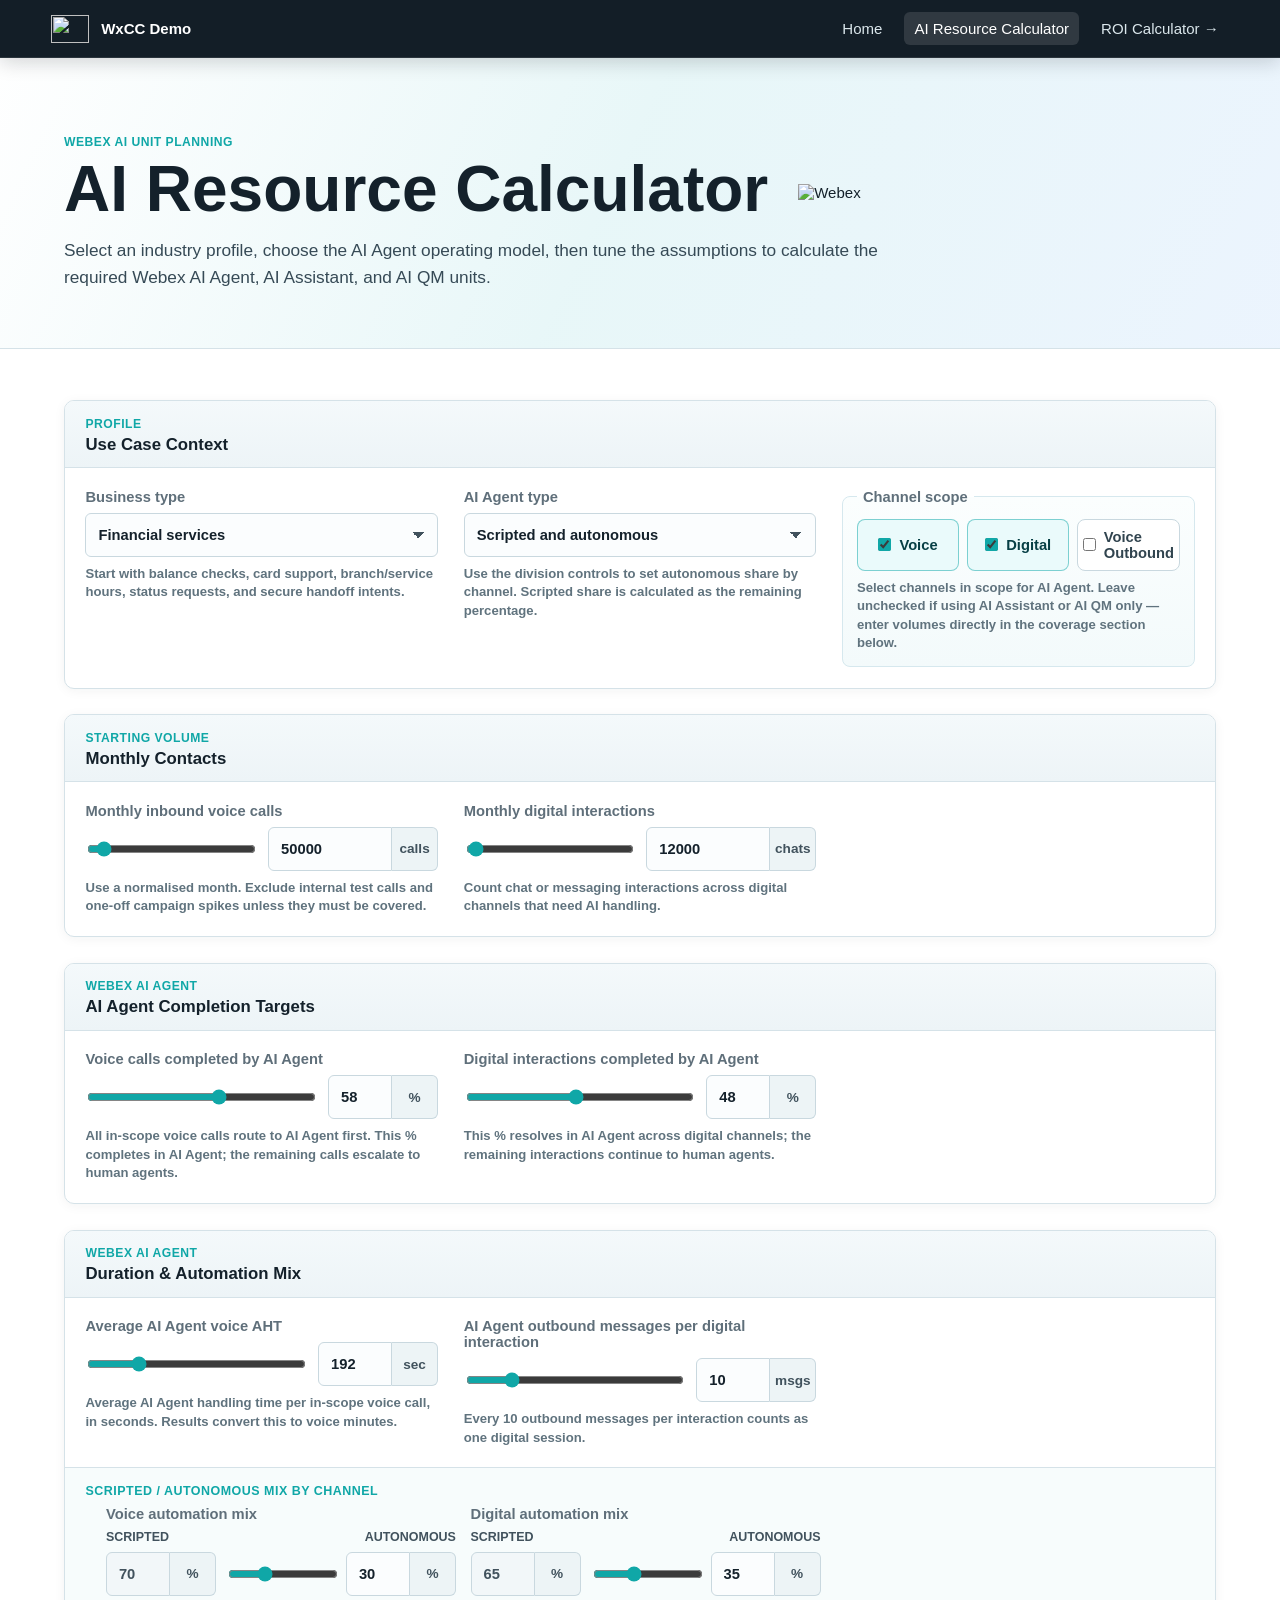
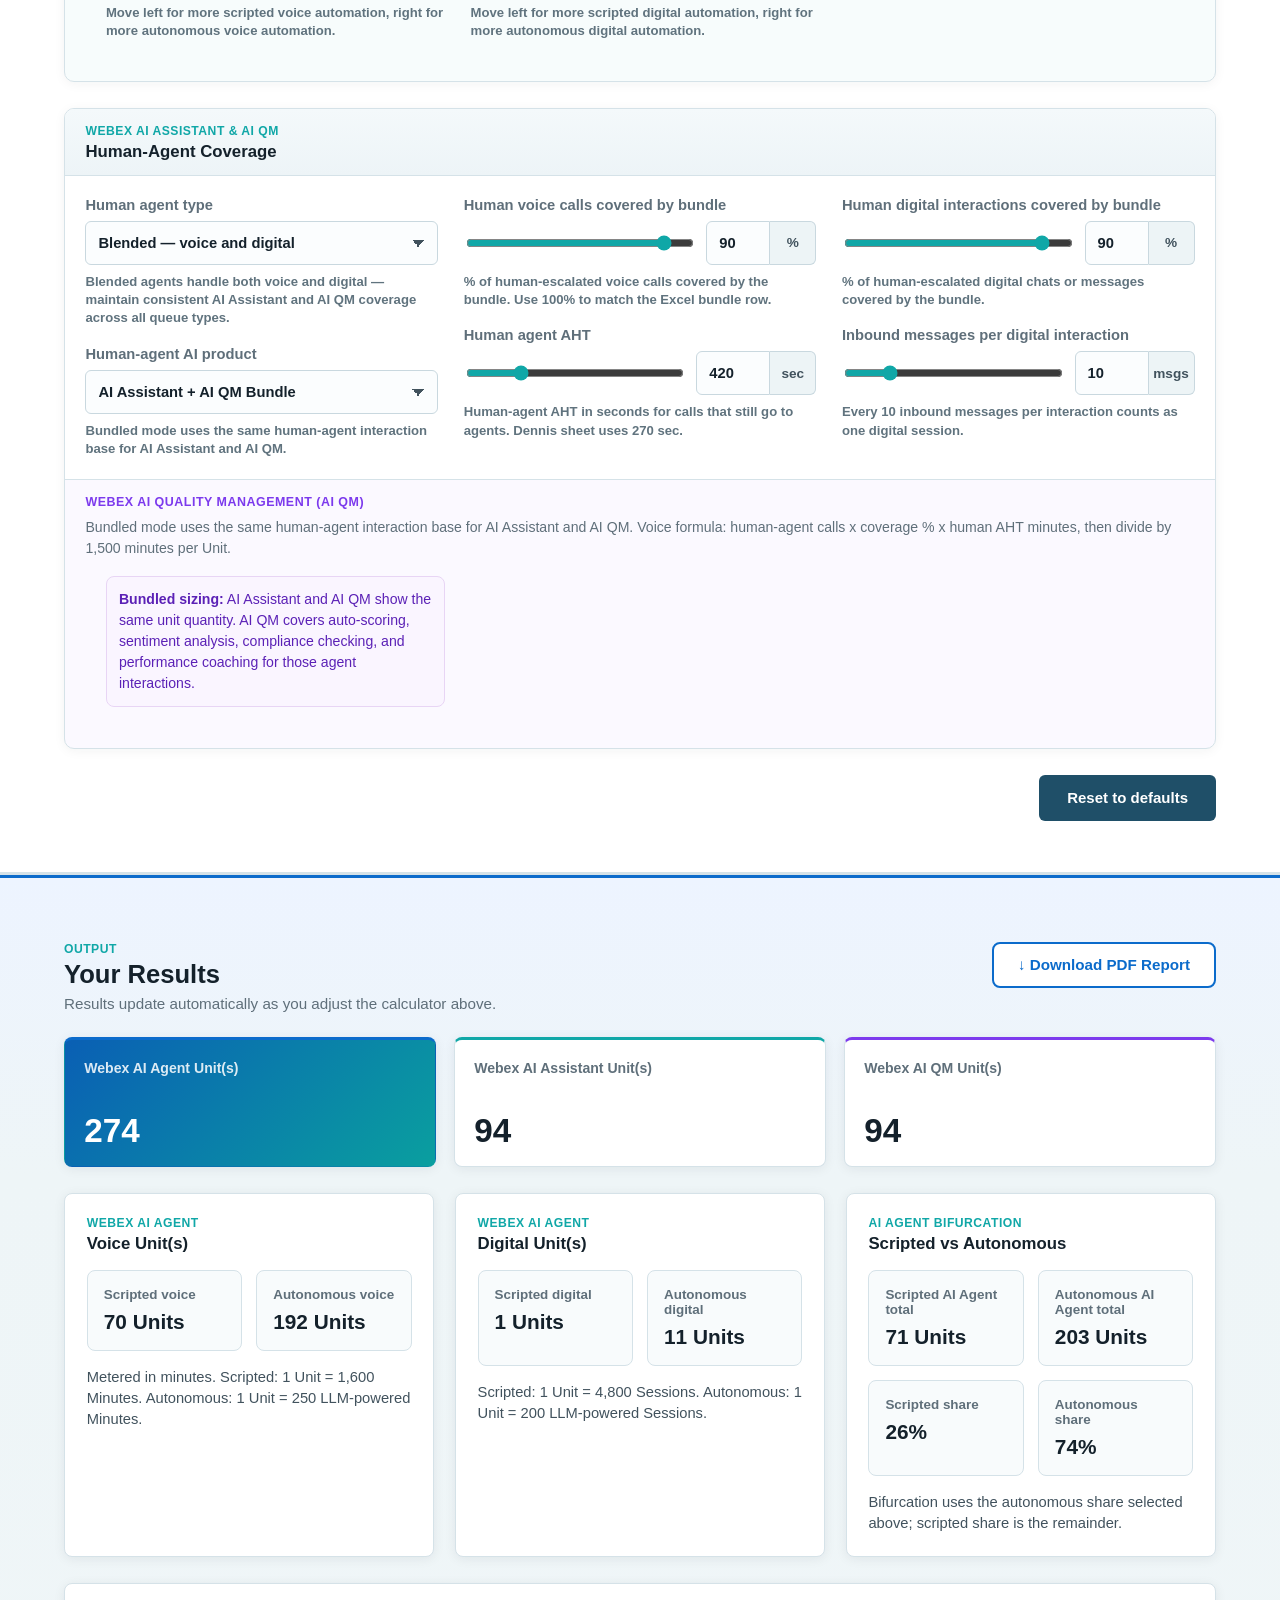
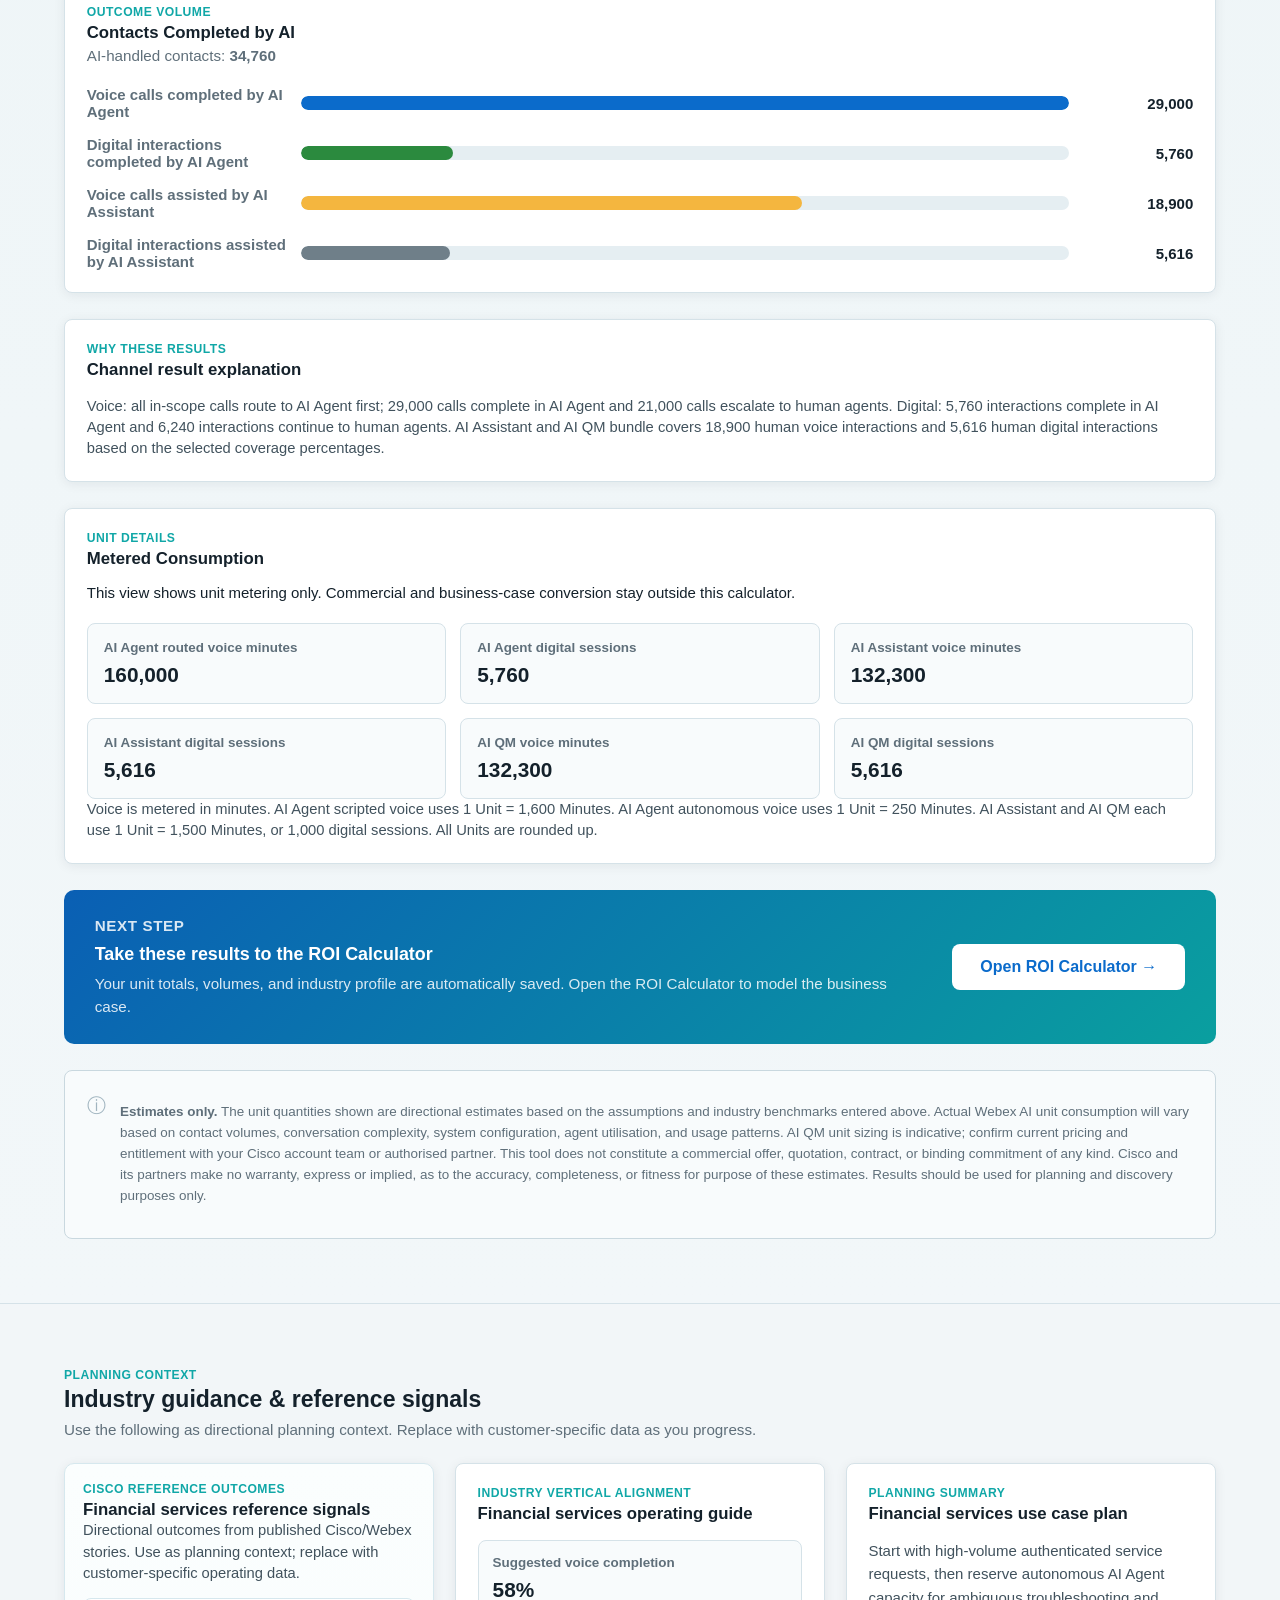
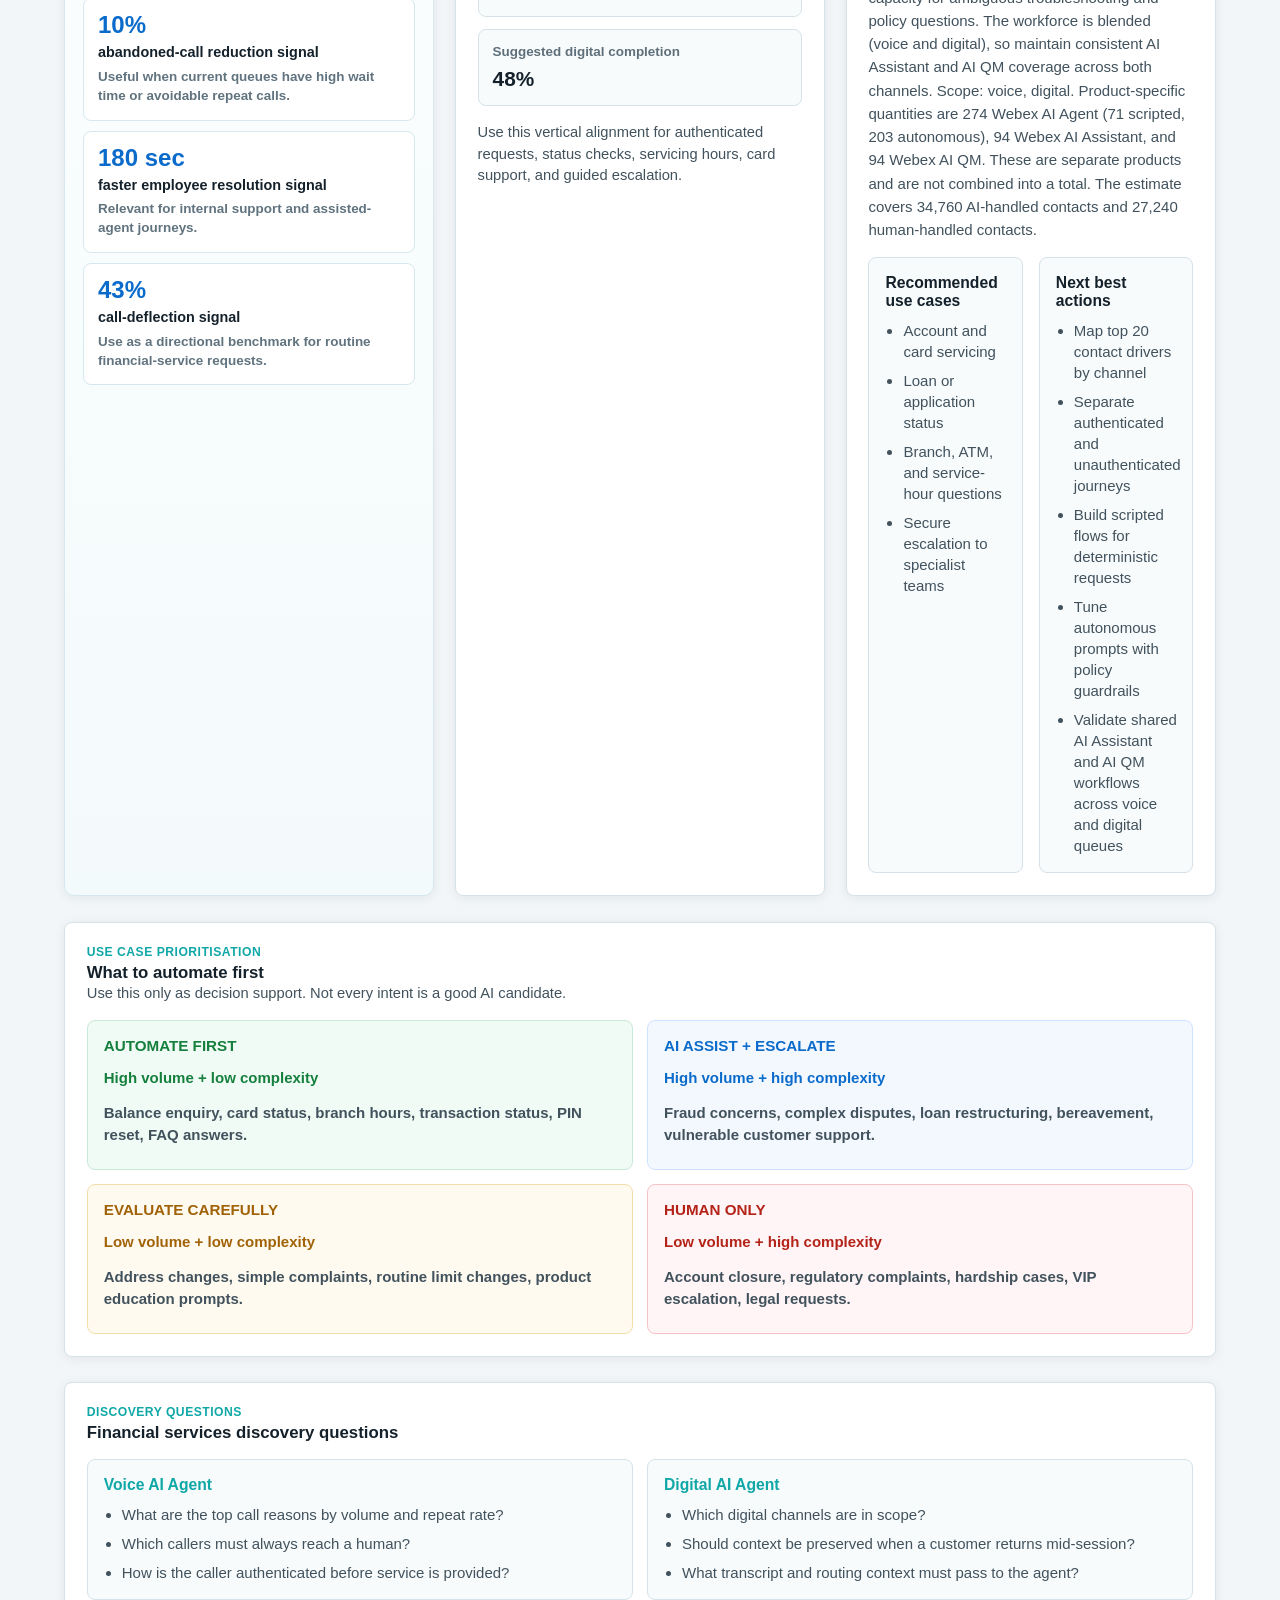
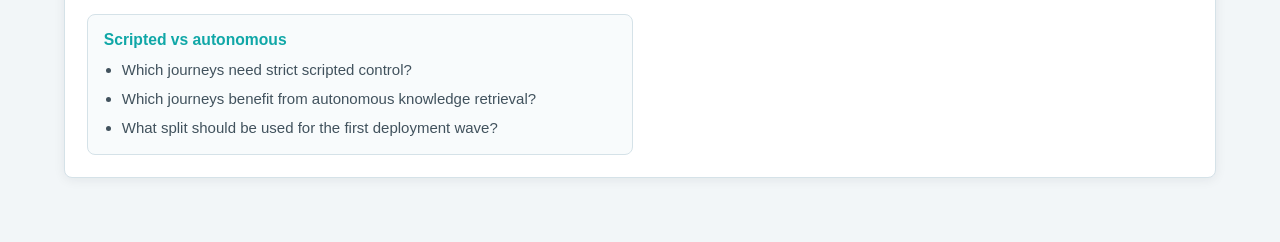
==== commit 5cbfce94: "Updated Callculation" ====
--- a/AI Resources Calculator/index.html
+++ b/AI Resources Calculator/index.html
@@ -32,7 +32,7 @@
         </div>
         <p class="intro">
           Select an industry profile, choose the AI Agent operating model, then tune the
-          assumptions to calculate the quantity of Webex AI Agent, AI Assistant, and AI QM units required.
+          assumptions to calculate the required Webex AI Agent, AI Assistant, and AI QM units.
         </p>
       </div>
     </section>
@@ -98,12 +98,12 @@
               <small id="voiceVolumeRecommendation">Use a normalised month. Exclude internal test calls and one-off campaign spikes unless they must be covered.</small>
             </label>
             <label data-channel="digital">
-              <span>Monthly digital clients</span>
+              <span>Monthly digital interactions</span>
               <div class="dual-control">
                 <input id="monthlyDigitalClientsSlider" type="range" min="0" max="1000000" step="500" value="12000" data-sync-target="monthlyDigitalClients" />
-                <div class="with-unit value-volume"><input id="monthlyDigitalClients" type="number" min="0" step="500" value="12000" data-sync-target="monthlyDigitalClientsSlider" /><span>clients</span></div>
-              </div>
-              <small id="digitalVolumeRecommendation">Count unique clients or conversations that need AI handling.</small>
+                <div class="with-unit value-volume"><input id="monthlyDigitalClients" type="number" min="0" step="500" value="12000" data-sync-target="monthlyDigitalClientsSlider" /><span>chats</span></div>
+              </div>
+              <small id="digitalVolumeRecommendation">Count chat or messaging interactions across digital channels that need AI handling.</small>
             </label>
             <label data-channel="outbound">
               <span>Monthly voice outbound contacts</span>
@@ -116,31 +116,31 @@
           </div>
         </div>
 
-        <!-- Group 3 · Containment Targets -->
+        <!-- Group 3 · AI Agent Completion Targets -->
         <div class="calc-group">
           <div class="calc-group-header">
             <p class="eyebrow">Webex AI Agent</p>
-            <h2>Containment Targets</h2>
+            <h2>AI Agent Completion Targets</h2>
           </div>
           <div class="calc-group-body grid-3">
             <label data-channel="voice">
-              <span>Voice calls contained by AI Agent</span>
+              <span>Voice calls completed by AI Agent</span>
               <div class="dual-control">
                 <input id="voiceContainmentPercent" type="range" min="0" max="100" value="58" data-sync-target="voiceContainmentPercentNumber" />
                 <div class="with-unit value-percent"><input id="voiceContainmentPercentNumber" type="number" min="0" max="100" step="1" value="58" data-sync-target="voiceContainmentPercent" /><span>%</span></div>
               </div>
-              <small id="voiceContainmentRecommendation">Use a conservative target for phase one.</small>
+              <small id="voiceContainmentRecommendation">All in-scope voice calls route to AI Agent first. This % completes in AI Agent; the remaining calls escalate to human agents.</small>
             </label>
             <label data-channel="digital">
-              <span>Digital clients deflected by AI Agent</span>
+              <span>Digital interactions completed by AI Agent</span>
               <div class="dual-control">
                 <input id="digitalDeflectionPercent" type="range" min="0" max="100" value="48" data-sync-target="digitalDeflectionPercentNumber" />
                 <div class="with-unit value-percent"><input id="digitalDeflectionPercentNumber" type="number" min="0" max="100" step="1" value="48" data-sync-target="digitalDeflectionPercent" /><span>%</span></div>
               </div>
-              <small id="digitalDeflectionRecommendation">Digital deflection is usually strongest for order/status, policy lookup, appointment, and FAQ journeys.</small>
+              <small id="digitalDeflectionRecommendation">This % resolves in AI Agent across digital channels; the remaining interactions continue to human agents.</small>
             </label>
             <label data-channel="outbound">
-              <span>Voice outbound contacts handled by AI Agent</span>
+              <span>Voice outbound contacts completed by AI Agent</span>
               <div class="dual-control">
                 <input id="outboundHandledPercent" type="range" min="0" max="100" value="45" data-sync-target="outboundHandledPercentNumber" />
                 <div class="with-unit value-percent"><input id="outboundHandledPercentNumber" type="number" min="0" max="100" step="1" value="45" data-sync-target="outboundHandledPercent" /><span>%</span></div>
@@ -158,56 +158,68 @@
           </div>
           <div class="calc-group-body grid-3">
             <label data-channel="voice">
-              <span>Average AI Agent voice duration</span>
-              <div class="dual-control">
-                <input id="aiAgentVoiceMinutesSlider" type="range" min="0" max="15" step="0.1" value="3.2" data-sync-target="aiAgentVoiceMinutes" />
-                <div class="with-unit value-small"><input id="aiAgentVoiceMinutes" type="number" min="0" step="0.1" value="3.2" data-sync-target="aiAgentVoiceMinutesSlider" /><span>min</span></div>
-              </div>
-              <small id="aiDurationRecommendation">Use expected bot conversation time, not current human AHT.</small>
+              <span>Average AI Agent voice AHT</span>
+              <div class="dual-control">
+                <input id="aiAgentVoiceMinutesSlider" type="range" min="0" max="900" step="5" value="192" data-sync-target="aiAgentVoiceMinutes" />
+                <div class="with-unit value-small"><input id="aiAgentVoiceMinutes" type="number" min="0" step="5" value="192" data-sync-target="aiAgentVoiceMinutesSlider" /><span>sec</span></div>
+              </div>
+              <small id="aiDurationRecommendation">Average AI Agent handling time per in-scope voice call, in seconds. Results convert this to voice minutes.</small>
             </label>
             <label data-channel="outbound">
               <span>Average voice outbound AI Agent duration</span>
               <div class="dual-control">
-                <input id="outboundAiMinutesSlider" type="range" min="0" max="15" step="0.1" value="2.4" data-sync-target="outboundAiMinutes" />
-                <div class="with-unit value-small"><input id="outboundAiMinutes" type="number" min="0" step="0.1" value="2.4" data-sync-target="outboundAiMinutesSlider" /><span>min</span></div>
-              </div>
-              <small>Use the expected AI-handled voice outbound talk time.</small>
+                <input id="outboundAiMinutesSlider" type="range" min="0" max="900" step="5" value="144" data-sync-target="outboundAiMinutes" />
+                <div class="with-unit value-small"><input id="outboundAiMinutes" type="number" min="0" step="5" value="144" data-sync-target="outboundAiMinutesSlider" /><span>sec</span></div>
+              </div>
+              <small>Use the expected AI-handled voice outbound talk time in seconds. Results convert this to minutes.</small>
             </label>
             <label data-channel="digital">
-              <span>AI Agent outbound messages per digital client</span>
+              <span>AI Agent outbound messages per digital interaction</span>
               <div class="dual-control">
                 <input id="agentOutboundMessagesSlider" type="range" min="1" max="50" step="1" value="10" data-sync-target="agentOutboundMessages" />
                 <div class="with-unit value-small"><input id="agentOutboundMessages" type="number" min="1" step="1" value="10" data-sync-target="agentOutboundMessagesSlider" /><span>msgs</span></div>
               </div>
-              <small>Every 10 outbound messages per client counts as one digital session.</small>
+              <small>Every 10 outbound messages per interaction counts as one digital session.</small>
             </label>
           </div>
           <div id="divisionControls" class="calc-sub-group">
-            <p class="sub-group-label">Autonomous share by channel</p>
+            <p class="sub-group-label">Scripted / autonomous mix by channel</p>
             <div class="calc-group-body grid-3" style="padding-top:0">
               <label data-channel="voice">
-                <span>Autonomous share — voice</span>
-                <div class="dual-control">
-                  <input id="agentVoiceAutonomousPercent" type="range" min="0" max="100" value="30" data-sync-target="agentVoiceAutonomousPercentNumber" />
-                  <div class="with-unit value-percent"><input id="agentVoiceAutonomousPercentNumber" type="number" min="0" max="100" step="1" value="30" data-sync-target="agentVoiceAutonomousPercent" /><span>%</span></div>
-                </div>
-                <small>Remaining voice AI Agent work is treated as scripted.</small>
+                <span>Voice automation mix</span>
+                <div class="split-slider">
+                  <div class="split-slider-labels"><span>Scripted</span><span>Autonomous</span></div>
+                  <div class="mix-control">
+                    <div class="with-unit value-percent mix-percent"><input id="voiceScriptedMix" type="number" value="70" readonly tabindex="-1" aria-label="Scripted voice share" /><span>%</span></div>
+                    <input id="agentVoiceAutonomousPercent" type="range" min="0" max="100" value="30" data-sync-target="agentVoiceAutonomousPercentNumber" />
+                    <div class="with-unit value-percent"><input id="agentVoiceAutonomousPercentNumber" type="number" min="0" max="100" step="1" value="30" data-sync-target="agentVoiceAutonomousPercent" /><span>%</span></div>
+                  </div>
+                </div>
+                <small>Move left for more scripted voice automation, right for more autonomous voice automation.</small>
               </label>
               <label data-channel="digital">
-                <span>Autonomous share — digital</span>
-                <div class="dual-control">
-                  <input id="agentDigitalAutonomousPercent" type="range" min="0" max="100" value="35" data-sync-target="agentDigitalAutonomousPercentNumber" />
-                  <div class="with-unit value-percent"><input id="agentDigitalAutonomousPercentNumber" type="number" min="0" max="100" step="1" value="35" data-sync-target="agentDigitalAutonomousPercent" /><span>%</span></div>
-                </div>
-                <small>Remaining digital AI Agent work is treated as scripted.</small>
+                <span>Digital automation mix</span>
+                <div class="split-slider">
+                  <div class="split-slider-labels"><span>Scripted</span><span>Autonomous</span></div>
+                  <div class="mix-control">
+                    <div class="with-unit value-percent mix-percent"><input id="digitalScriptedMix" type="number" value="65" readonly tabindex="-1" aria-label="Scripted digital share" /><span>%</span></div>
+                    <input id="agentDigitalAutonomousPercent" type="range" min="0" max="100" value="35" data-sync-target="agentDigitalAutonomousPercentNumber" />
+                    <div class="with-unit value-percent"><input id="agentDigitalAutonomousPercentNumber" type="number" min="0" max="100" step="1" value="35" data-sync-target="agentDigitalAutonomousPercent" /><span>%</span></div>
+                  </div>
+                </div>
+                <small>Move left for more scripted digital automation, right for more autonomous digital automation.</small>
               </label>
               <label data-channel="outbound">
-                <span>Autonomous share — voice outbound</span>
-                <div class="dual-control">
-                  <input id="agentOutboundAutonomousPercent" type="range" min="0" max="100" value="40" data-sync-target="agentOutboundAutonomousPercentNumber" />
-                  <div class="with-unit value-percent"><input id="agentOutboundAutonomousPercentNumber" type="number" min="0" max="100" step="1" value="40" data-sync-target="agentOutboundAutonomousPercent" /><span>%</span></div>
-                </div>
-                <small>Remaining voice outbound AI Agent work is treated as scripted.</small>
+                <span>Voice outbound automation mix</span>
+                <div class="split-slider">
+                  <div class="split-slider-labels"><span>Scripted</span><span>Autonomous</span></div>
+                  <div class="mix-control">
+                    <div class="with-unit value-percent mix-percent"><input id="outboundScriptedMix" type="number" value="60" readonly tabindex="-1" aria-label="Scripted voice outbound share" /><span>%</span></div>
+                    <input id="agentOutboundAutonomousPercent" type="range" min="0" max="100" value="40" data-sync-target="agentOutboundAutonomousPercentNumber" />
+                    <div class="with-unit value-percent"><input id="agentOutboundAutonomousPercentNumber" type="number" min="0" max="100" step="1" value="40" data-sync-target="agentOutboundAutonomousPercent" /><span>%</span></div>
+                  </div>
+                </div>
+                <small>Move left for more scripted outbound automation, right for more autonomous outbound automation.</small>
               </label>
             </div>
           </div>
@@ -221,7 +233,7 @@
           </div>
           <div class="calc-group-body grid-3">
 
-            <!-- Col 1: Human agent type + AI product -->
+            <!-- Col 1: Human agent type -->
             <div class="field-stack">
               <label>
                 <span>Human agent type</span>
@@ -233,13 +245,13 @@
                 <small id="workforceModelRecommendation">Blended agents handle both channels — maintain consistent AI Assistant and AI QM coverage across all queues.</small>
               </label>
               <label>
-                <span>Human agent AI product</span>
+                <span>Human-agent AI product</span>
                 <select id="humanAgentProduct">
-                  <option value="assistant">AI Assistant</option>
-                  <option value="qm">AI Quality Management</option>
-                  <option value="bundle">AI Assistant / AI QM Bundle</option>
+                  <option value="bundle">AI Assistant + AI QM Bundle</option>
+                  <option value="assistant">AI Assistant only</option>
+                  <option value="qm">AI QM only</option>
                 </select>
-                <small id="humanAgentProductNote">Real-time transcription, AutoCSAT, sentiment analysis, summaries, and real-time agent assist. 1,500 min / 1,000 digital sessions per unit.</small>
+                <small id="humanAgentProductNote">Bundled mode uses the same human-agent interaction base for AI Assistant and AI QM.</small>
               </label>
             </div>
 
@@ -255,20 +267,20 @@
                 <small>Enter total calls handled by voice agents — used for AI Assistant &amp; AI QM when AI Agent voice is not in scope.</small>
               </label>
               <label>
-                <span>Voice calls using AI Assistant</span>
+                <span id="assistantVoiceCoverageLabel">Human voice calls covered</span>
                 <div class="dual-control">
                   <input id="assistantVoiceCoveragePercent" type="range" min="0" max="100" value="90" data-sync-target="assistantVoiceCoveragePercentNumber" />
                   <div class="with-unit value-percent"><input id="assistantVoiceCoveragePercentNumber" type="number" min="0" max="100" step="1" value="90" data-sync-target="assistantVoiceCoveragePercent" /><span>%</span></div>
                 </div>
-                <small>Apply AI Assistant where agents need summaries, suggested responses, or knowledge lookup.</small>
+                <small id="assistantVoiceCoverageHelp">% of human-escalated voice calls covered by the selected human-agent AI product. Use 100% to match the Excel bundle row.</small>
               </label>
               <label>
-                <span>Human agent AHT with AI Assistant</span>
+                <span>Human agent AHT</span>
                 <div class="dual-control">
-                  <input id="humanAhtMinutesSlider" type="range" min="0" max="30" step="0.1" value="7" data-sync-target="humanAhtMinutes" />
-                  <div class="with-unit value-small"><input id="humanAhtMinutes" type="number" min="0" step="0.1" value="7" data-sync-target="humanAhtMinutesSlider" /><span>min</span></div>
-                </div>
-                <small>Use expected assisted handle time for contacts that still go to agents.</small>
+                  <input id="humanAhtMinutesSlider" type="range" min="0" max="1800" step="5" value="420" data-sync-target="humanAhtMinutes" />
+                  <div class="with-unit value-small"><input id="humanAhtMinutes" type="number" min="0" step="5" value="420" data-sync-target="humanAhtMinutesSlider" /><span>sec</span></div>
+                </div>
+                <small>Human-agent AHT in seconds for calls that still go to agents. Dennis sheet uses 270 sec.</small>
               </label>
             </div>
 
@@ -279,25 +291,25 @@
                 <span>Monthly digital contacts to human agents</span>
                 <div class="dual-control">
                   <input id="directAgentDigitalClientsSlider" type="range" min="0" max="1000000" step="500" value="0" data-sync-target="directAgentDigitalClients" />
-                  <div class="with-unit value-volume"><input id="directAgentDigitalClients" type="number" min="0" step="500" value="0" data-sync-target="directAgentDigitalClientsSlider" /><span>clients</span></div>
+                  <div class="with-unit value-volume"><input id="directAgentDigitalClients" type="number" min="0" step="500" value="0" data-sync-target="directAgentDigitalClientsSlider" /><span>chats</span></div>
                 </div>
                 <small>Enter total digital interactions handled by agents — used for AI Assistant &amp; AI QM when AI Agent digital is not in scope.</small>
               </label>
               <label>
-                <span>Digital clients using AI Assistant</span>
+                <span id="assistantDigitalCoverageLabel">Human digital interactions covered</span>
                 <div class="dual-control">
                   <input id="assistantDigitalCoveragePercent" type="range" min="0" max="100" value="90" data-sync-target="assistantDigitalCoveragePercentNumber" />
                   <div class="with-unit value-percent"><input id="assistantDigitalCoveragePercentNumber" type="number" min="0" max="100" step="1" value="90" data-sync-target="assistantDigitalCoveragePercent" /><span>%</span></div>
                 </div>
-                <small>Use this when digital agents handle chat or messaging with AI support.</small>
+                <small id="assistantDigitalCoverageHelp">% of human-escalated digital chats or messages covered by the selected human-agent AI product.</small>
               </label>
               <label>
-                <span>AI Assistant inbound messages per digital client</span>
+                <span>Inbound messages per digital interaction</span>
                 <div class="dual-control">
                   <input id="assistantInboundMessagesSlider" type="range" min="1" max="50" step="1" value="10" data-sync-target="assistantInboundMessages" />
                   <div class="with-unit value-small"><input id="assistantInboundMessages" type="number" min="1" step="1" value="10" data-sync-target="assistantInboundMessagesSlider" /><span>msgs</span></div>
                 </div>
-                <small>Every 10 inbound messages per client counts as one digital session.</small>
+                <small>Every 10 inbound messages per interaction counts as one digital session.</small>
               </label>
             </div>
 
@@ -306,26 +318,10 @@
           <!-- AI QM sub-section -->
           <div class="calc-sub-group qm-sub" id="qmSubSection">
             <p class="sub-group-label">Webex AI Quality Management (AI QM)</p>
-            <p class="sub-group-desc">AI QM automatically scores and provides feedback on agent interactions. Set the percentage of agent-handled contacts to evaluate. Metered at 1,500 voice minutes / 1,000 digital sessions per unit — same metering as AI Assistant.</p>
+            <p class="sub-group-desc" id="qmSubSectionDesc">Bundled mode uses the same human-agent interaction base for AI Assistant and AI QM. Voice formula: human-agent calls x coverage % x human AHT, converted to minutes, then 1 Unit = 1,500 Minutes.</p>
             <div class="calc-group-body grid-3" style="padding-top:0">
-              <label data-assistant-channel="voice">
-                <span>Agent voice calls to auto-evaluate</span>
-                <div class="dual-control">
-                  <input id="qmVoiceCoveragePercent" type="range" min="0" max="100" value="80" data-sync-target="qmVoiceCoveragePercentNumber" />
-                  <div class="with-unit value-percent"><input id="qmVoiceCoveragePercentNumber" type="number" min="0" max="100" step="1" value="80" data-sync-target="qmVoiceCoveragePercent" /><span>%</span></div>
-                </div>
-                <small>% of agent-handled voice calls to be automatically scored by AI QM.</small>
-              </label>
-              <label data-assistant-channel="digital">
-                <span>Agent digital interactions to auto-evaluate</span>
-                <div class="dual-control">
-                  <input id="qmDigitalCoveragePercent" type="range" min="0" max="100" value="70" data-sync-target="qmDigitalCoveragePercentNumber" />
-                  <div class="with-unit value-percent"><input id="qmDigitalCoveragePercentNumber" type="number" min="0" max="100" step="1" value="70" data-sync-target="qmDigitalCoveragePercent" /><span>%</span></div>
-                </div>
-                <small>% of agent-handled digital interactions to be automatically scored by AI QM.</small>
-              </label>
               <div class="qm-info-cell">
-                <p class="formula"><strong>AI QM covers:</strong> Auto-scoring, sentiment analysis, compliance checking, and performance coaching for agent interactions. Can operate independently of AI Agent channel selection.</p>
+                <p class="formula" id="qmSizingNote"><strong>Bundled sizing:</strong> AI Assistant and AI QM show the same unit quantity. AI QM covers auto-scoring, sentiment analysis, compliance checking, and performance coaching for those agent interactions.</p>
               </div>
             </div>
           </div>
@@ -360,22 +356,18 @@
           <button class="download-btn no-print" onclick="downloadReport()">&#x2193; Download PDF Report</button>
         </div>
 
-        <!-- Summary metrics: Total | AI Agent | AI Assistant | AI QM -->
+        <!-- Summary metrics: AI Agent | AI Assistant | AI QM -->
         <div class="summary-grid">
-          <article class="metric primary">
-            <span>Total units needed</span>
-            <strong id="totalUnits">0</strong>
-          </article>
-          <article class="metric accent-agent">
-            <span>Webex AI Agent units</span>
+          <article class="metric primary accent-agent">
+            <span>Webex AI Agent Unit(s)</span>
             <strong id="agentTotalUnits">0</strong>
           </article>
           <article class="metric accent-assistant">
-            <span id="assistantUnitsLabel">Webex AI Assistant units</span>
+            <span>Webex AI Assistant Unit(s)</span>
             <strong id="assistantUnits">0</strong>
           </article>
-          <article class="metric accent-qm" id="qmMetricCard">
-            <span id="qmUnitsLabel">Webex AI QM units</span>
+          <article class="metric accent-qm">
+            <span>Webex AI QM Unit(s)</span>
             <strong id="qmUnits">0</strong>
           </article>
         </div>
@@ -383,34 +375,34 @@
         <!-- AI Agent unit breakdown -->
         <div class="result-grid">
           <article class="panel result-card" data-channel="voice">
-            <div class="panel-heading"><p class="eyebrow">Webex AI Agent</p><h2>Voice Units</h2></div>
+            <div class="panel-heading"><p class="eyebrow">Webex AI Agent</p><h2>Voice Unit(s)</h2></div>
             <dl>
-              <div><dt>Scripted voice</dt><dd><span id="agentVoiceScriptedUnits">0</span> units</dd></div>
-              <div><dt>Autonomous voice</dt><dd><span id="agentVoiceAutonomousUnits">0</span> units</dd></div>
+              <div><dt>Scripted voice</dt><dd><span id="agentVoiceScriptedUnits">0</span> Units</dd></div>
+              <div><dt>Autonomous voice</dt><dd><span id="agentVoiceAutonomousUnits">0</span> Units</dd></div>
             </dl>
-            <p class="formula">Scripted: 1 unit per 1,600 minutes. Autonomous: 1 unit per 250 LLM-powered minutes.</p>
+            <p class="formula">Metered in minutes. Scripted: 1 Unit = 1,600 Minutes. Autonomous: 1 Unit = 250 LLM-powered Minutes.</p>
           </article>
           <article class="panel result-card" data-channel="digital">
-            <div class="panel-heading"><p class="eyebrow">Webex AI Agent</p><h2>Digital Units</h2></div>
+            <div class="panel-heading"><p class="eyebrow">Webex AI Agent</p><h2>Digital Unit(s)</h2></div>
             <dl>
-              <div><dt>Scripted digital</dt><dd><span id="agentDigitalScriptedUnits">0</span> units</dd></div>
-              <div><dt>Autonomous digital</dt><dd><span id="agentDigitalAutonomousUnits">0</span> units</dd></div>
+              <div><dt>Scripted digital</dt><dd><span id="agentDigitalScriptedUnits">0</span> Units</dd></div>
+              <div><dt>Autonomous digital</dt><dd><span id="agentDigitalAutonomousUnits">0</span> Units</dd></div>
             </dl>
-            <p class="formula">Scripted: 1 unit per 4,800 sessions. Autonomous: 1 unit per 200 LLM-powered sessions.</p>
+            <p class="formula">Scripted: 1 Unit = 4,800 Sessions. Autonomous: 1 Unit = 200 LLM-powered Sessions.</p>
           </article>
           <article class="panel result-card" data-channel="outbound">
-            <div class="panel-heading"><p class="eyebrow">Webex AI Agent</p><h2>Voice Outbound Units</h2></div>
+            <div class="panel-heading"><p class="eyebrow">Webex AI Agent</p><h2>Voice Outbound Unit(s)</h2></div>
             <dl>
-              <div><dt>Scripted voice outbound</dt><dd><span id="agentOutboundScriptedUnits">0</span> units</dd></div>
-              <div><dt>Autonomous voice outbound</dt><dd><span id="agentOutboundAutonomousUnits">0</span> units</dd></div>
+              <div><dt>Scripted voice outbound</dt><dd><span id="agentOutboundScriptedUnits">0</span> Units</dd></div>
+              <div><dt>Autonomous voice outbound</dt><dd><span id="agentOutboundAutonomousUnits">0</span> Units</dd></div>
             </dl>
-            <p class="formula">Scripted: 1 unit per 1,600 minutes. Autonomous: 1 unit per 250 minutes.</p>
+            <p class="formula">Metered in minutes. Scripted: 1 Unit = 1,600 Minutes. Autonomous: 1 Unit = 250 Minutes.</p>
           </article>
           <article class="panel result-card" id="agentBifurcationCard">
             <div class="panel-heading"><p class="eyebrow">AI Agent bifurcation</p><h2>Scripted vs Autonomous</h2></div>
             <dl>
-              <div><dt>Scripted AI Agent total</dt><dd><span id="agentScriptedTotalUnits">0</span> units</dd></div>
-              <div><dt>Autonomous AI Agent total</dt><dd><span id="agentAutonomousTotalUnits">0</span> units</dd></div>
+              <div><dt>Scripted AI Agent total</dt><dd><span id="agentScriptedTotalUnits">0</span> Units</dd></div>
+              <div><dt>Autonomous AI Agent total</dt><dd><span id="agentAutonomousTotalUnits">0</span> Units</dd></div>
               <div><dt>Scripted share</dt><dd id="agentScriptedShare">0%</dd></div>
               <div><dt>Autonomous share</dt><dd id="agentAutonomousShare">0%</dd></div>
             </dl>
@@ -420,14 +412,14 @@
 
         <!-- Contacts bar chart -->
         <article class="panel breakdown">
-          <div class="panel-heading"><p class="eyebrow">Outcome volume</p><h2>Contacts Routed by AI</h2></div>
+          <div class="panel-heading"><p class="eyebrow">Outcome volume</p><h2>Contacts Completed by AI</h2></div>
           <p class="results-intro" style="margin-top:4px">AI-handled contacts: <strong id="aiHandledContacts">0</strong></p>
           <div class="bars">
-            <div class="bar-row" data-channel="voice"><span>Voice calls contained by AI Agent</span><div class="bar-track"><div id="voiceContainedBar" class="bar-fill"></div></div><strong id="voiceContainedCalls">0</strong></div>
-            <div class="bar-row" data-channel="digital"><span>Digital clients deflected by AI Agent</span><div class="bar-track"><div id="digitalDeflectedBar" class="bar-fill accent"></div></div><strong id="digitalDeflectedClients">0</strong></div>
-            <div class="bar-row" data-channel="outbound"><span>Voice outbound contacts handled by AI Agent</span><div class="bar-track"><div id="outboundHandledBar" class="bar-fill outbound"></div></div><strong id="outboundHandledContacts">0</strong></div>
+            <div class="bar-row" data-channel="voice"><span>Voice calls completed by AI Agent</span><div class="bar-track"><div id="voiceContainedBar" class="bar-fill"></div></div><strong id="voiceContainedCalls">0</strong></div>
+            <div class="bar-row" data-channel="digital"><span>Digital interactions completed by AI Agent</span><div class="bar-track"><div id="digitalDeflectedBar" class="bar-fill accent"></div></div><strong id="digitalDeflectedClients">0</strong></div>
+            <div class="bar-row" data-channel="outbound"><span>Voice outbound contacts completed by AI Agent</span><div class="bar-track"><div id="outboundHandledBar" class="bar-fill outbound"></div></div><strong id="outboundHandledContacts">0</strong></div>
             <div class="bar-row" data-channel="voice"><span>Voice calls assisted by AI Assistant</span><div class="bar-track"><div id="assistantVoiceBar" class="bar-fill muted"></div></div><strong id="assistantVoiceCalls">0</strong></div>
-            <div class="bar-row" data-channel="digital"><span>Digital clients assisted by AI Assistant</span><div class="bar-track"><div id="assistantDigitalBar" class="bar-fill neutral"></div></div><strong id="assistantDigitalClients">0</strong></div>
+            <div class="bar-row" data-channel="digital"><span>Digital interactions assisted by AI Assistant</span><div class="bar-track"><div id="assistantDigitalBar" class="bar-fill neutral"></div></div><strong id="assistantDigitalClients">0</strong></div>
           </div>
         </article>
 
@@ -439,9 +431,9 @@
         <!-- Metered consumption -->
         <article class="panel recommendation">
           <div class="panel-heading"><p class="eyebrow">Unit details</p><h2>Metered Consumption</h2></div>
-          <p>This view shows quantity only. Commercial and business-case conversion stay outside this unit calculator.</p>
+          <p>This view shows unit metering only. Commercial and business-case conversion stay outside this calculator.</p>
           <dl>
-            <div data-channel="voice"><dt>AI Agent voice minutes</dt><dd id="agentVoiceMinutes">0</dd></div>
+            <div data-channel="voice"><dt>AI Agent routed voice minutes</dt><dd id="agentVoiceMinutes">0</dd></div>
             <div data-channel="digital"><dt>AI Agent digital sessions</dt><dd id="agentDigitalSessions">0</dd></div>
             <div data-channel="outbound"><dt>AI Agent voice outbound minutes</dt><dd id="agentOutboundMinutes">0</dd></div>
             <div data-channel="voice"><dt>AI Assistant voice minutes</dt><dd id="assistantVoiceMinutes">0</dd></div>
@@ -449,7 +441,7 @@
             <div data-assistant-channel="voice"><dt>AI QM voice minutes</dt><dd id="qmVoiceEvaluations">0</dd></div>
             <div data-assistant-channel="digital"><dt>AI QM digital sessions</dt><dd id="qmDigitalEvaluations">0</dd></div>
           </dl>
-          <p class="formula">Digital sessions use 10 messages per client. AI Assistant &amp; AI QM: 1 unit per 1,500 voice minutes or 1,000 digital sessions. Bundle (single workload): 1 unit per 2,500 voice minutes or 1,600 digital sessions. All quantities rounded up.</p>
+          <p class="formula">Voice is metered in minutes. AI Agent scripted voice uses 1 Unit = 1,600 Minutes. AI Agent autonomous voice uses 1 Unit = 250 Minutes. AI Assistant and AI QM each use 1 Unit = 1,500 Minutes, or 1,000 digital sessions. All Units are rounded up.</p>
         </article>
 
         <!-- Next step CTA -->
@@ -488,8 +480,8 @@
           <article class="panel vertical-panel">
             <div class="panel-heading"><p class="eyebrow">Industry vertical alignment</p><h2 id="verticalTitle">Financial services operating guide</h2></div>
             <div class="vertical-grid">
-              <div data-channel="voice"><dt>Suggested voice containment</dt><dd id="verticalVoiceContainment">58%</dd></div>
-              <div data-channel="digital"><dt>Suggested digital deflection</dt><dd id="verticalDigitalDeflection">48%</dd></div>
+              <div data-channel="voice"><dt>Suggested voice completion</dt><dd id="verticalVoiceContainment">58%</dd></div>
+              <div data-channel="digital"><dt>Suggested digital completion</dt><dd id="verticalDigitalDeflection">48%</dd></div>
               <div data-channel="outbound"><dt>Suggested voice outbound handled</dt><dd id="verticalOutboundHandled">45%</dd></div>
             </div>
             <p id="verticalGuidance" class="formula">Start with balance checks, card support, branch/service hours, status requests, and secure handoff intents.</p>
--- a/AI Resources Calculator/styles.css
+++ b/AI Resources Calculator/styles.css
@@ -99,6 +99,12 @@
 .dual-control { display: flex; gap: 10px; align-items: center; }
 .dual-control > input[type="range"] { flex: 1 1 auto; min-width: 100px; }
 .dual-control .with-unit { flex: 0 0 auto; }
+.split-slider { display: grid; gap: 8px; }
+.split-slider-labels { display: flex; justify-content: space-between; gap: 10px; }
+.split-slider-labels { color: #41525d; font-size: 0.78rem; font-weight: 800; text-transform: uppercase; }
+.mix-control { display: grid; grid-template-columns: 110px minmax(110px, 1fr) 110px; gap: 10px; align-items: center; }
+.mix-control > input[type="range"] { min-width: 0; }
+.mix-percent input[readonly] { color: #41525d; background: #f2f7f9; }
 .value-percent { width: 110px; }
 .value-small   { width: 120px; }
 .value-volume  { width: 170px; }
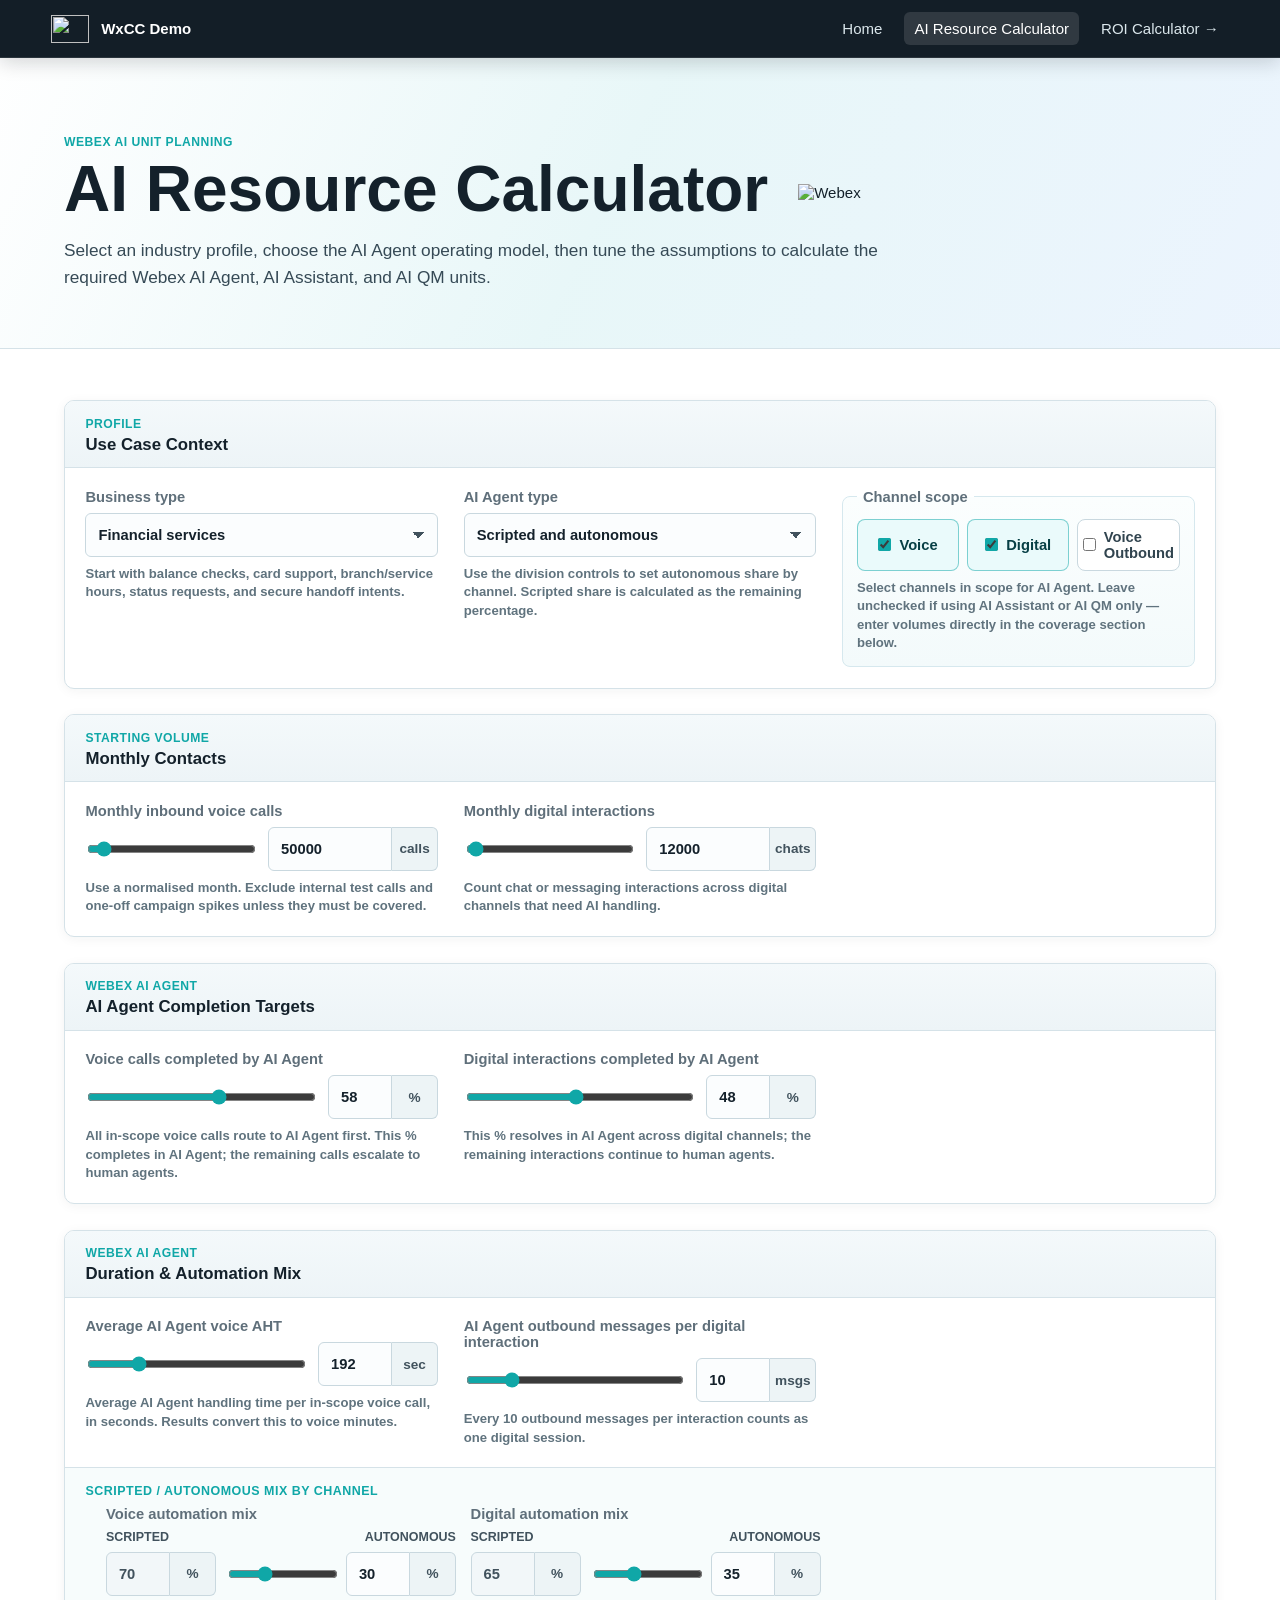
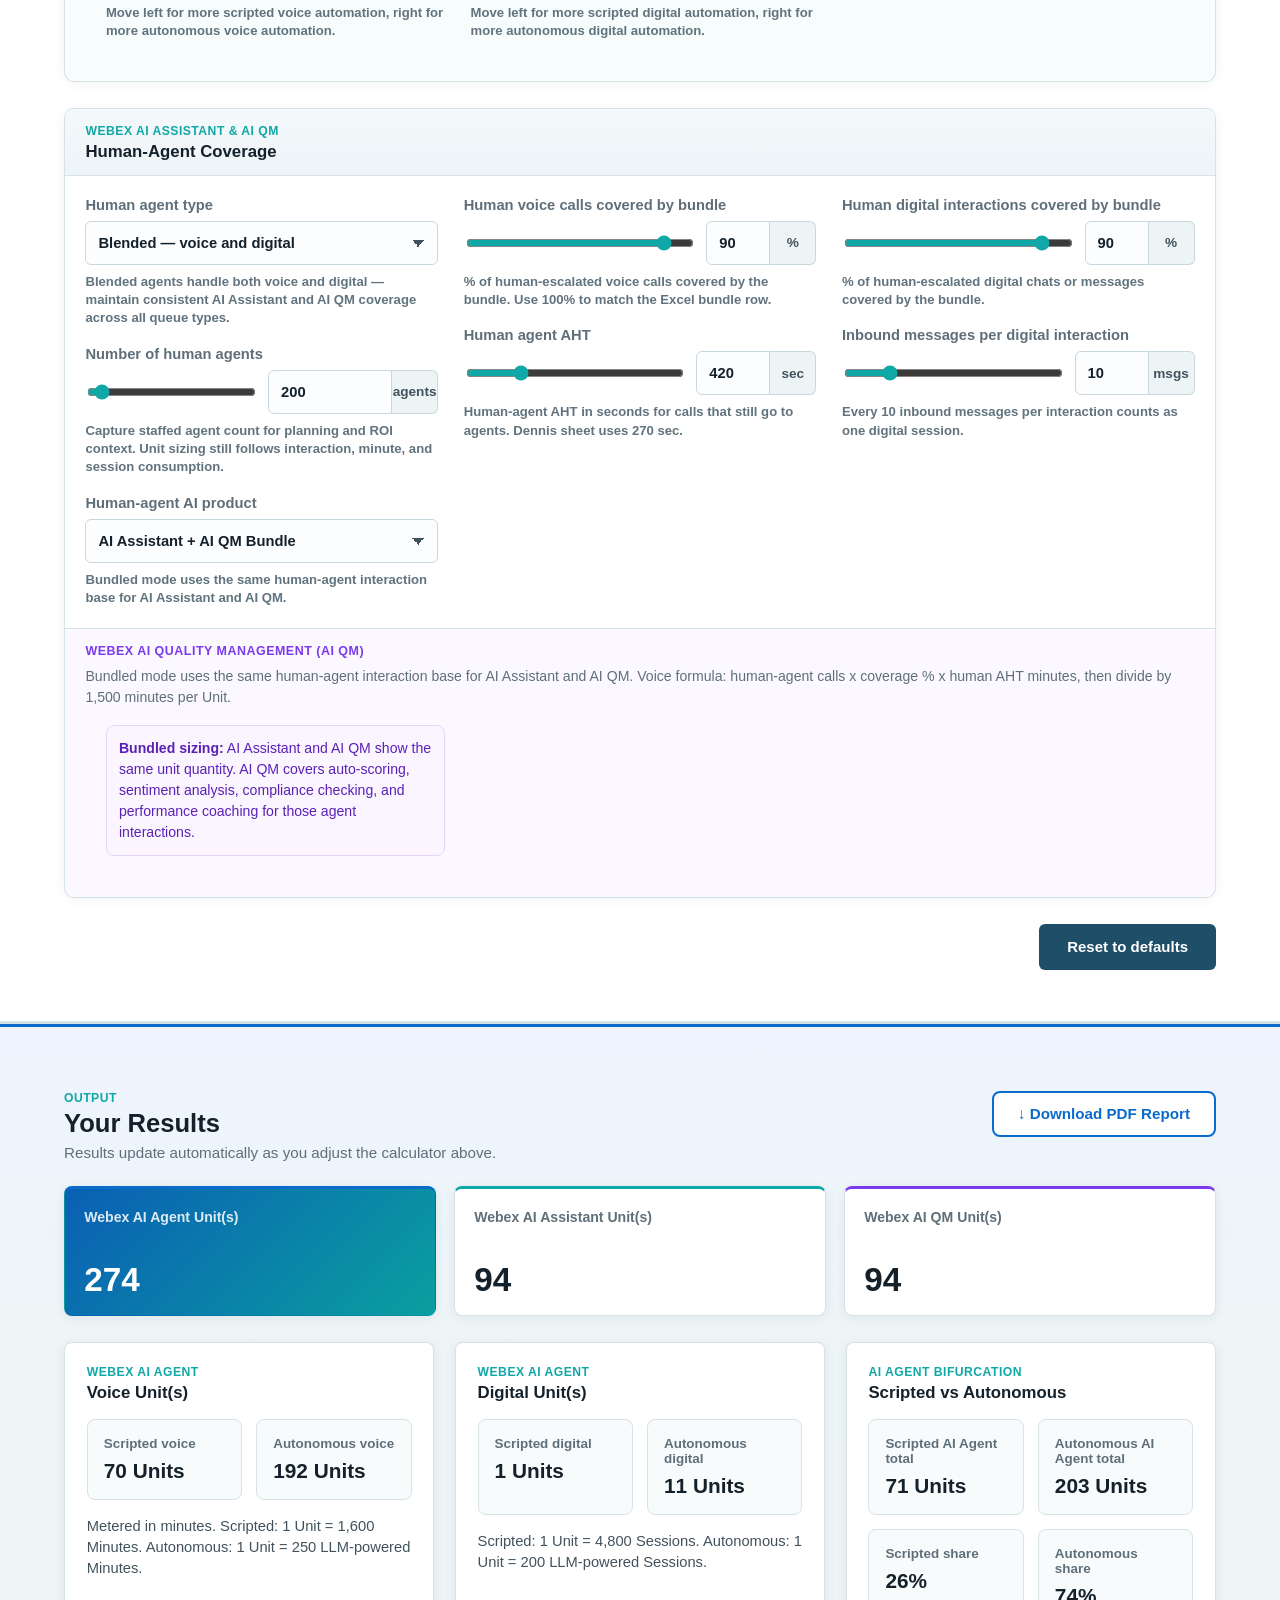
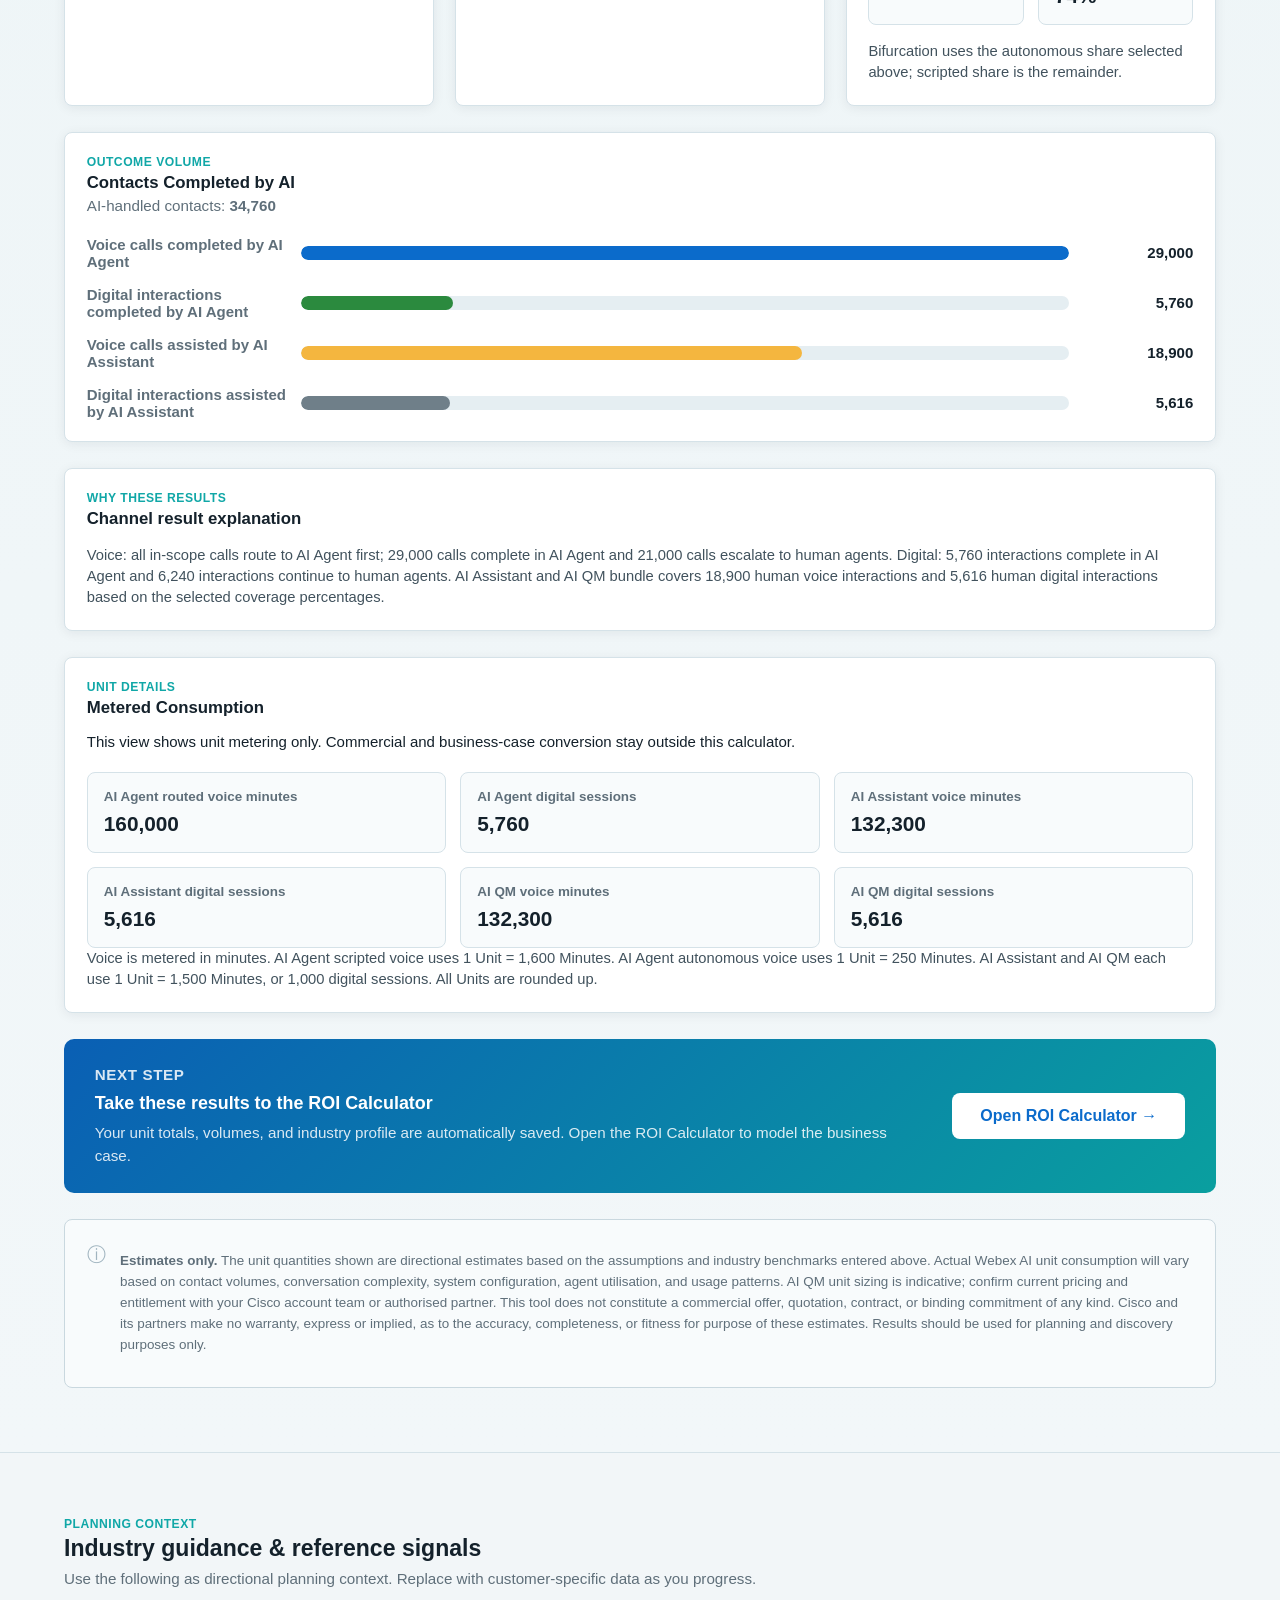
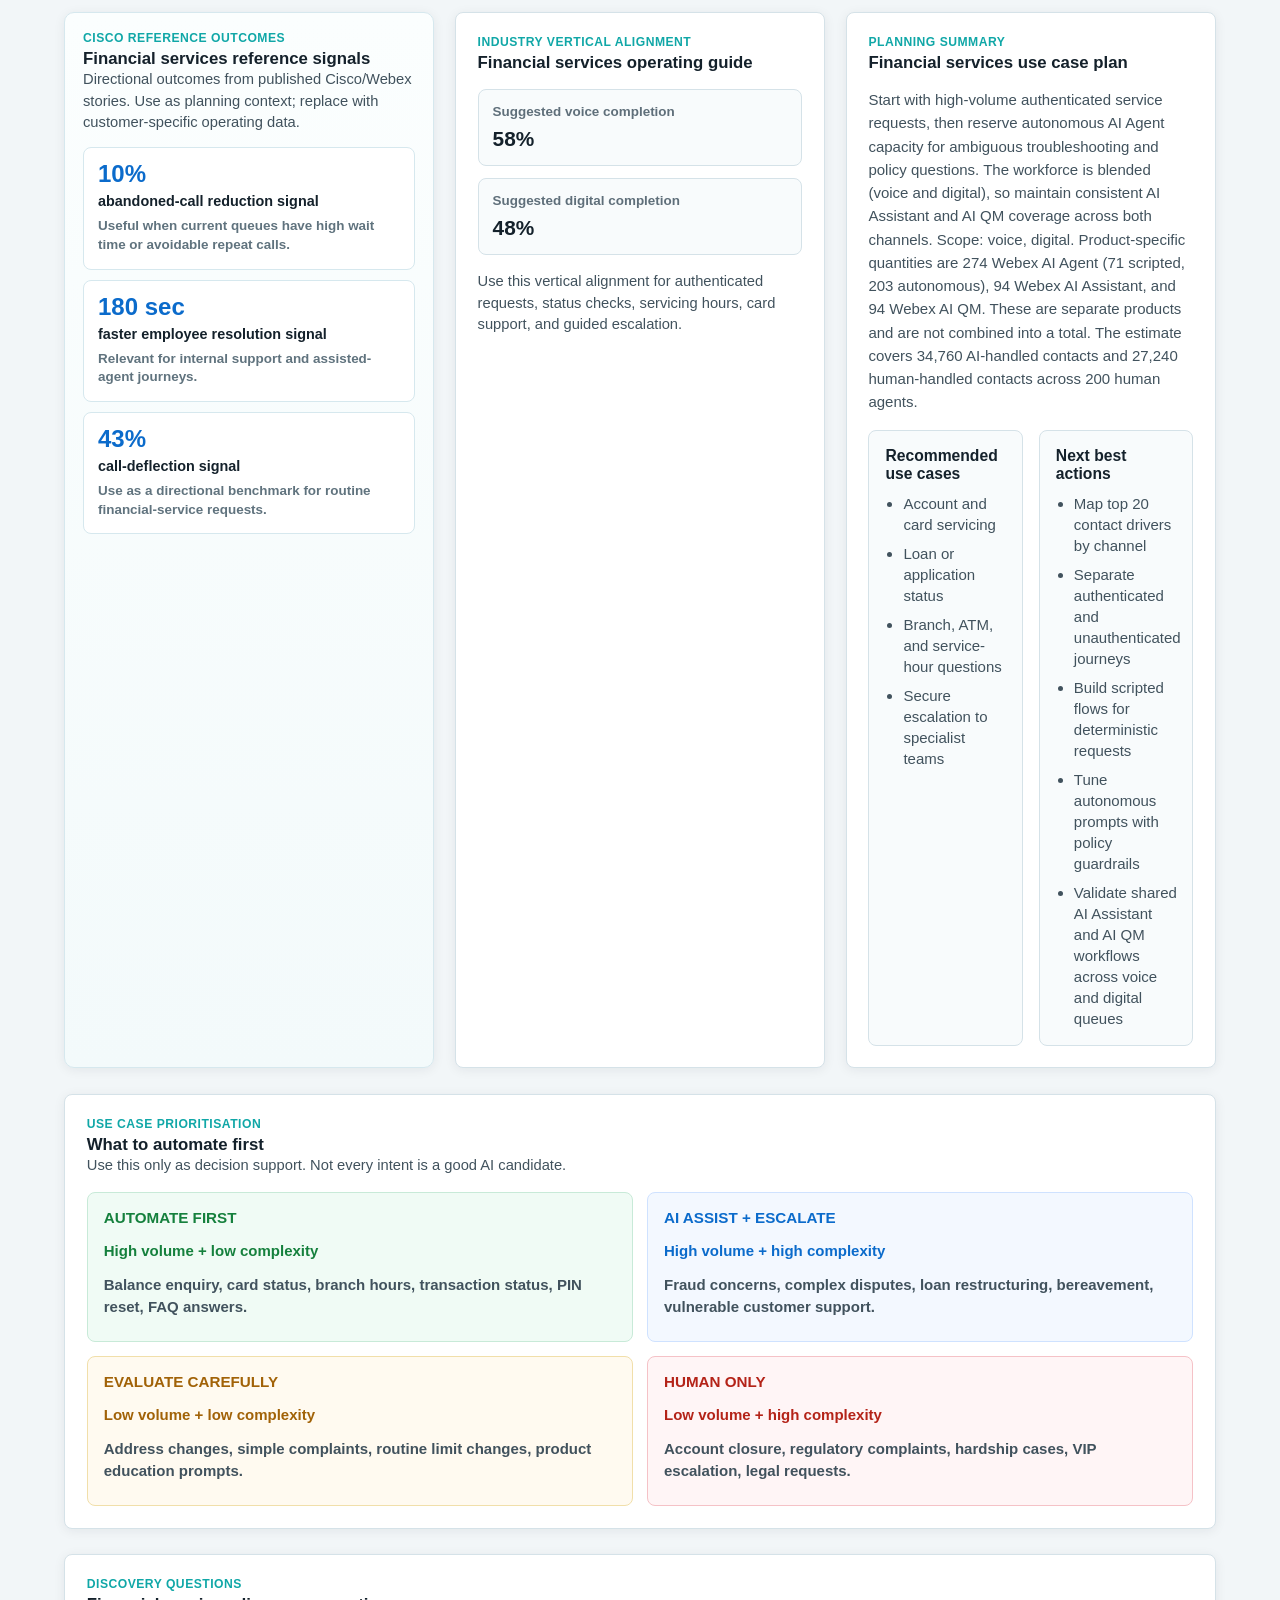
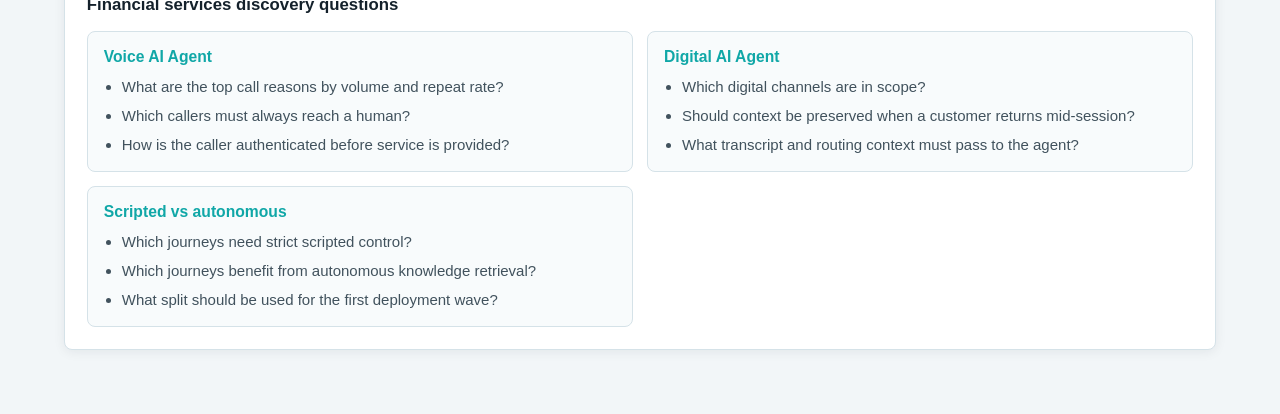
==== commit 54643e8b: "Added Agent Qty" ====
--- a/AI Resources Calculator/index.html
+++ b/AI Resources Calculator/index.html
@@ -243,6 +243,14 @@
                   <option value="digital">Digital only</option>
                 </select>
                 <small id="workforceModelRecommendation">Blended agents handle both channels — maintain consistent AI Assistant and AI QM coverage across all queues.</small>
+              </label>
+              <label>
+                <span>Number of human agents</span>
+                <div class="dual-control">
+                  <input id="humanAgentCountSlider" type="range" min="0" max="5000" step="1" value="200" data-sync-target="humanAgentCount" />
+                  <div class="with-unit value-volume"><input id="humanAgentCount" type="number" min="0" step="1" value="200" data-sync-target="humanAgentCountSlider" /><span>agents</span></div>
+                </div>
+                <small>Capture staffed agent count for planning and ROI context. Unit sizing still follows interaction, minute, and session consumption.</small>
               </label>
               <label>
                 <span>Human-agent AI product</span>
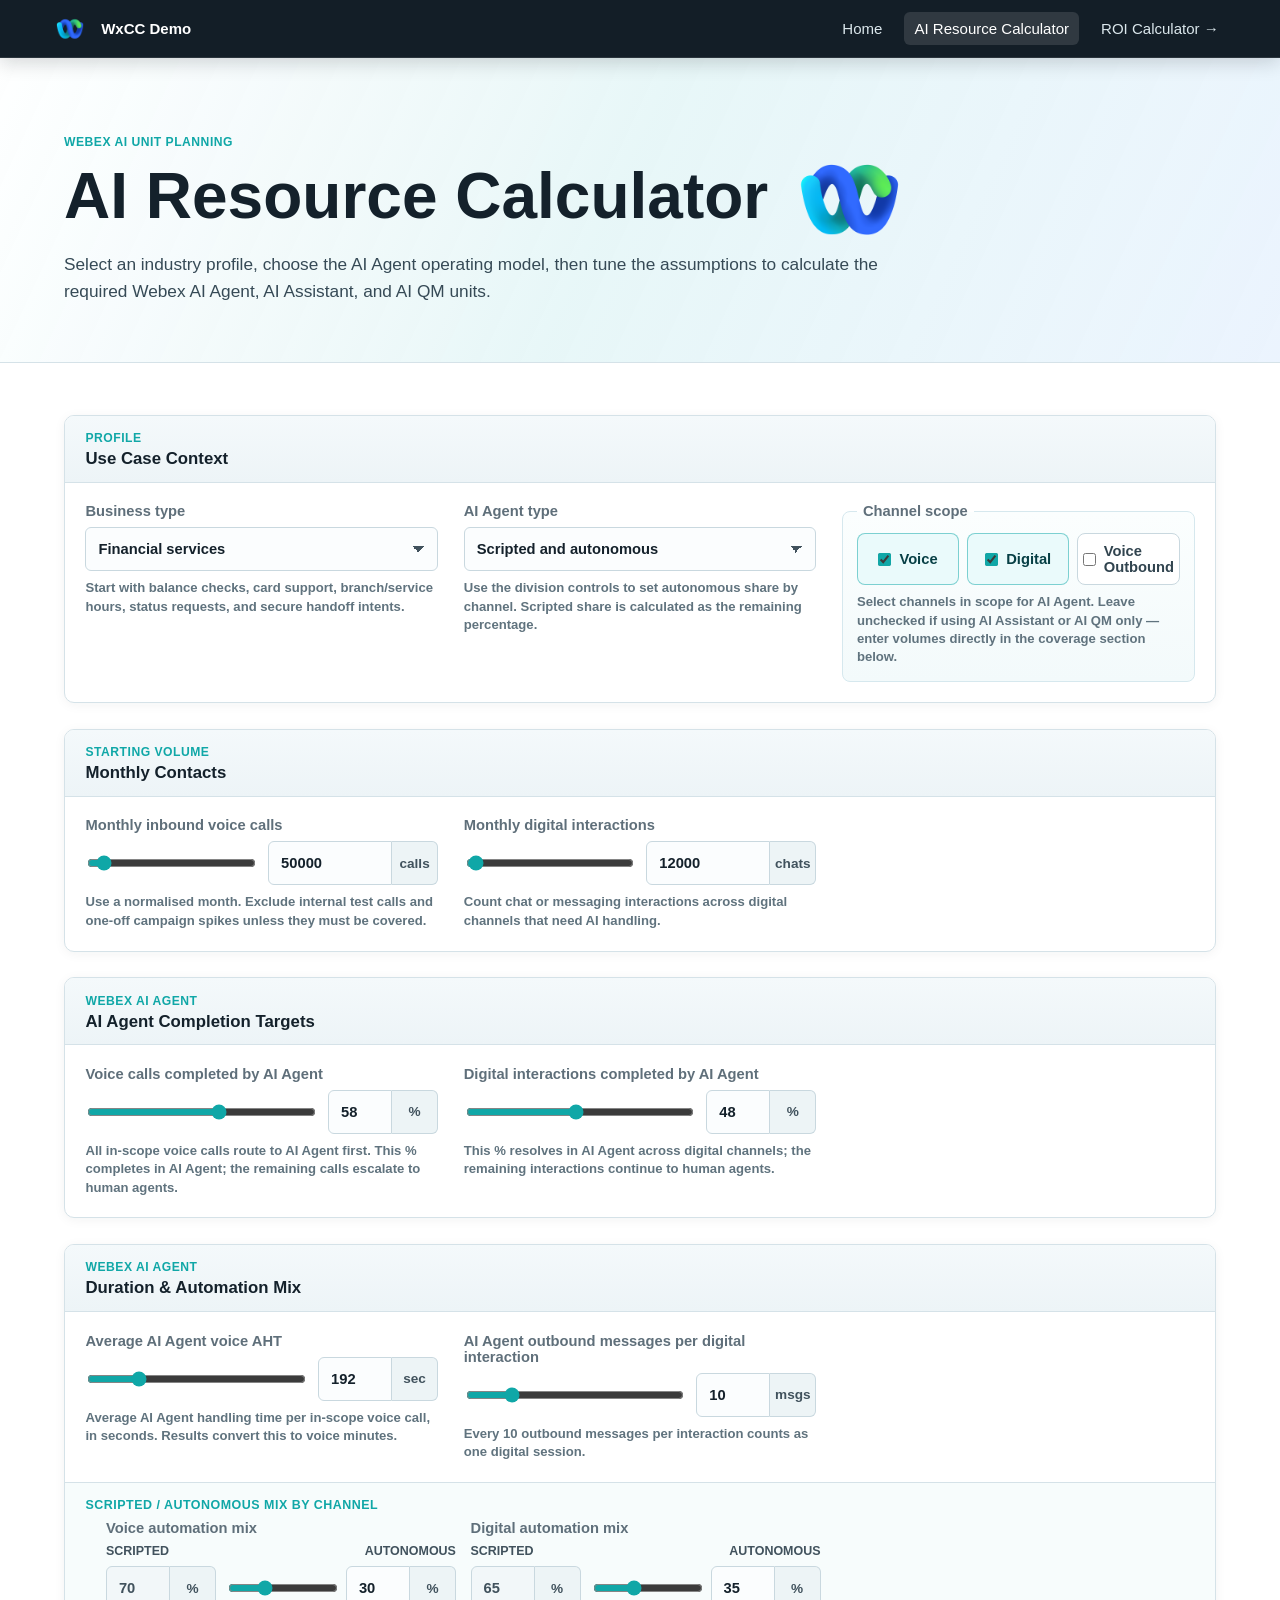
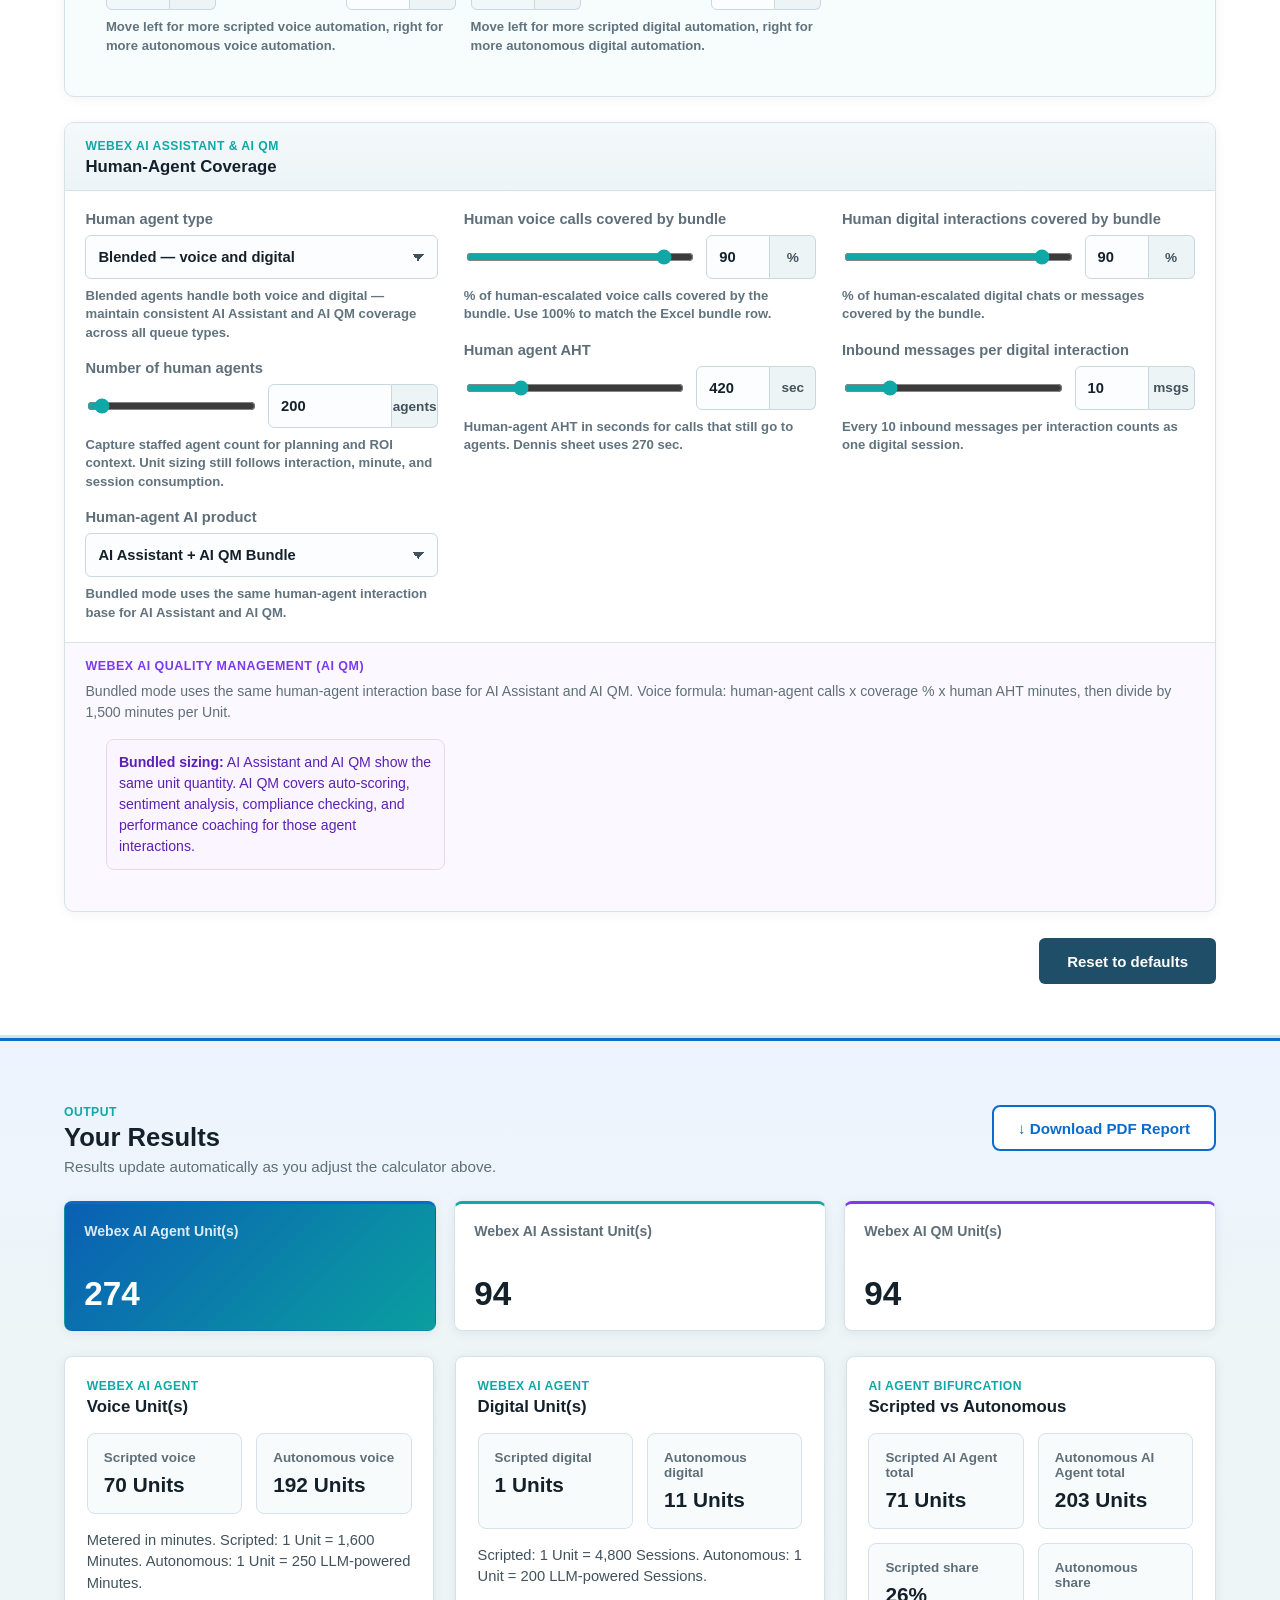
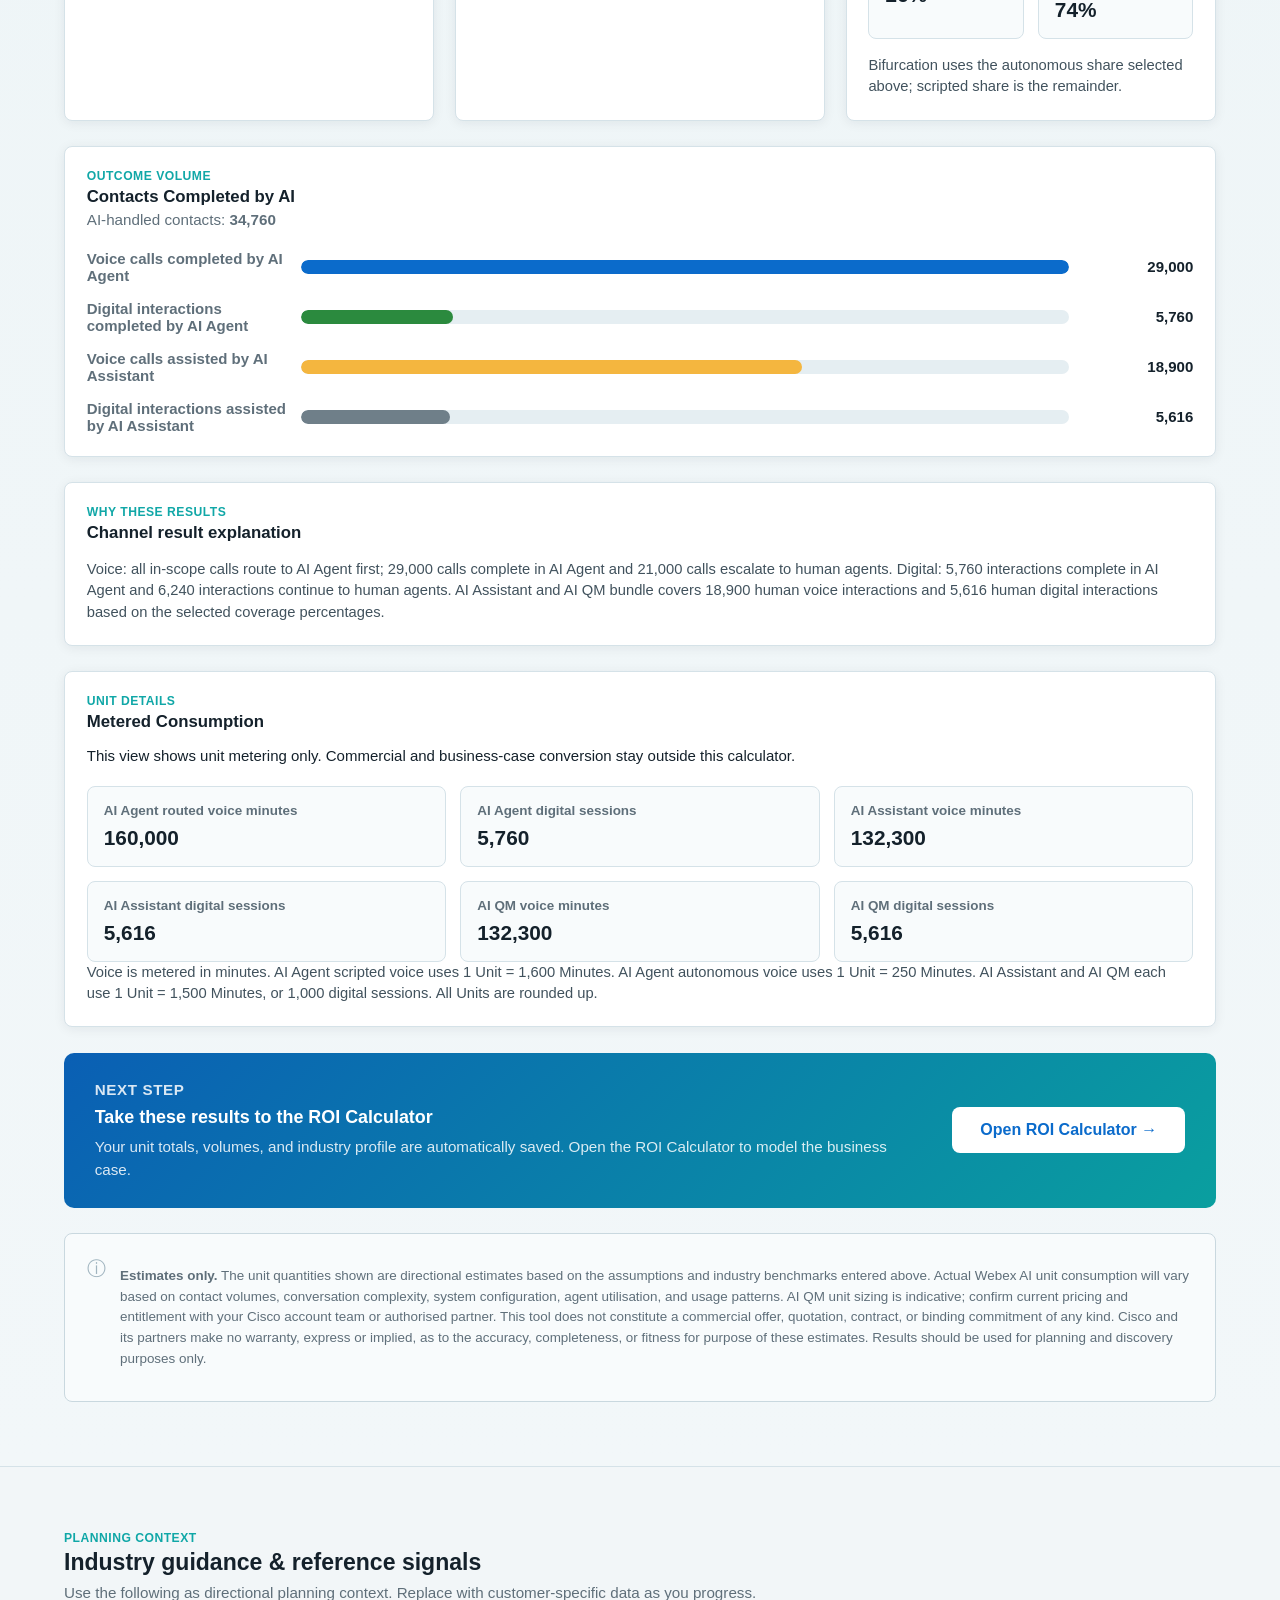
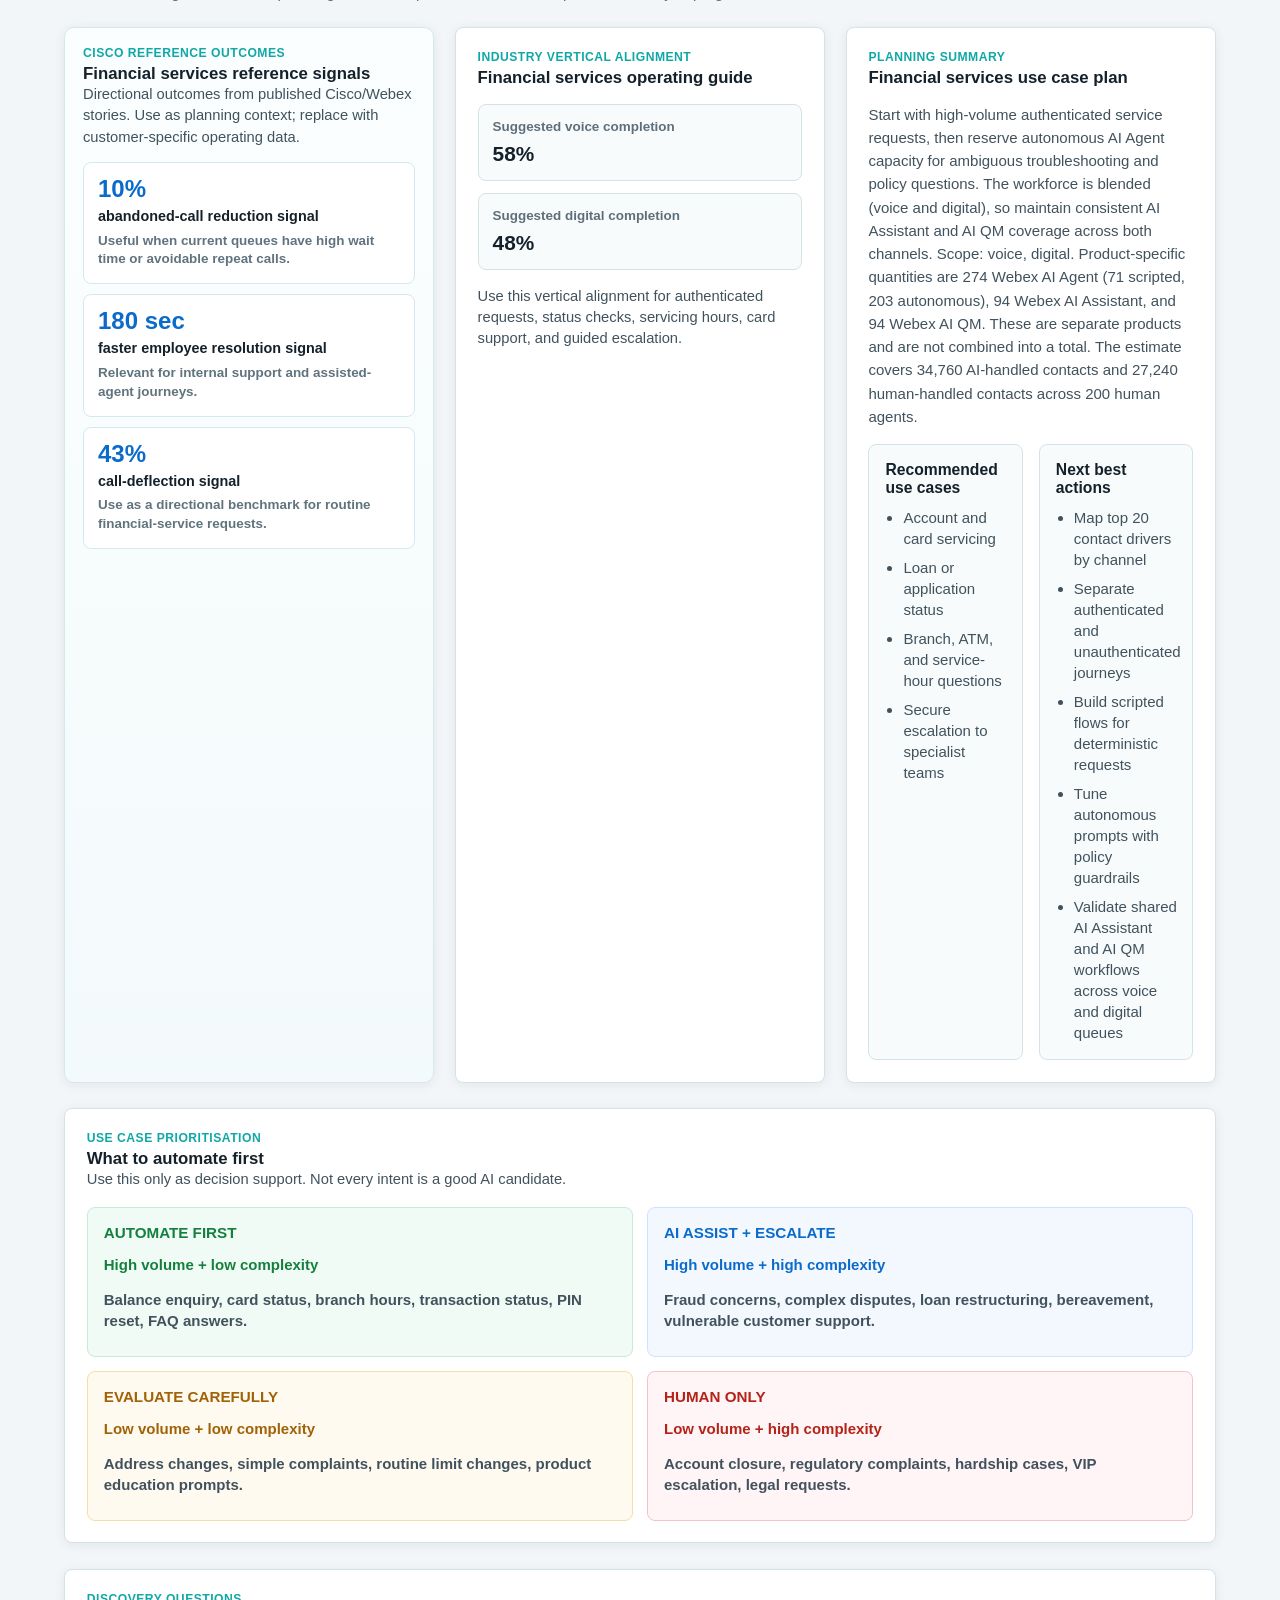
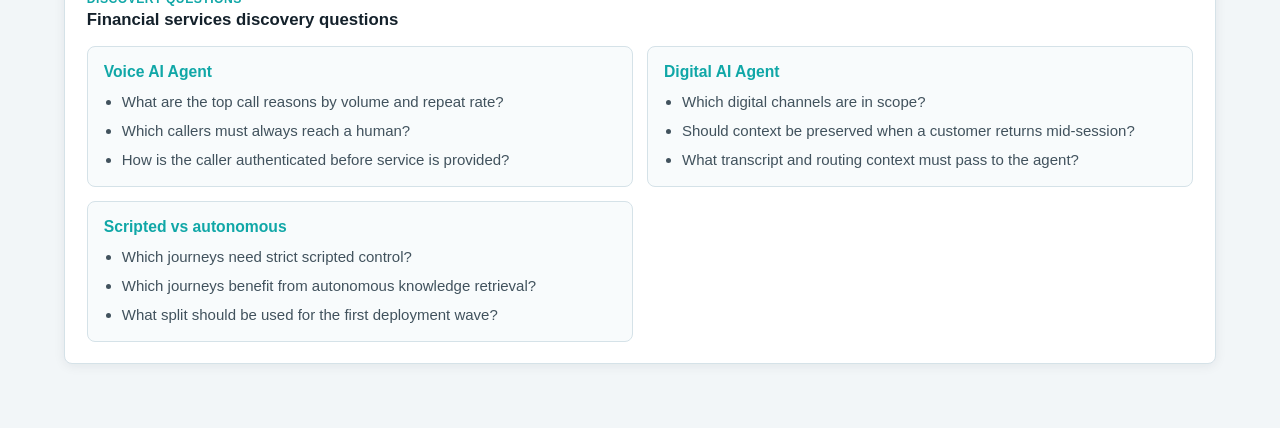
==== commit 430e52a7: "Added Logo" ====
--- a/AI Resources Calculator/index.html
+++ b/AI Resources Calculator/index.html
@@ -10,7 +10,7 @@
 
   <header class="topbar no-print">
     <a class="brand" href="../index.html" aria-label="WxCC Demo home">
-      <img src="../../assets/webex-logo-transparent.png" alt="" />
+      <img src="webex-logo-transparent.png" alt="" />
       <span>WxCC Demo</span>
     </a>
     <nav aria-label="Primary navigation">
@@ -28,7 +28,7 @@
         <p class="eyebrow">Webex AI unit planning</p>
         <div class="hero-title">
           <h1>AI Resource Calculator</h1>
-          <img src="../../assets/webex-logo-transparent.png" alt="Webex" />
+          <img src="webex-logo-transparent.png" alt="Webex" />
         </div>
         <p class="intro">
           Select an industry profile, choose the AI Agent operating model, then tune the
@@ -348,7 +348,7 @@
 
         <!-- Print-only header -->
         <div class="print-only report-print-header">
-          <img src="../../assets/webex-logo-transparent.png" alt="Webex" class="report-logo" />
+          <img src="webex-logo-transparent.png" alt="Webex" class="report-logo" />
           <div>
             <h1>Webex AI Resource Estimate</h1>
             <p id="reportMeta"></p>
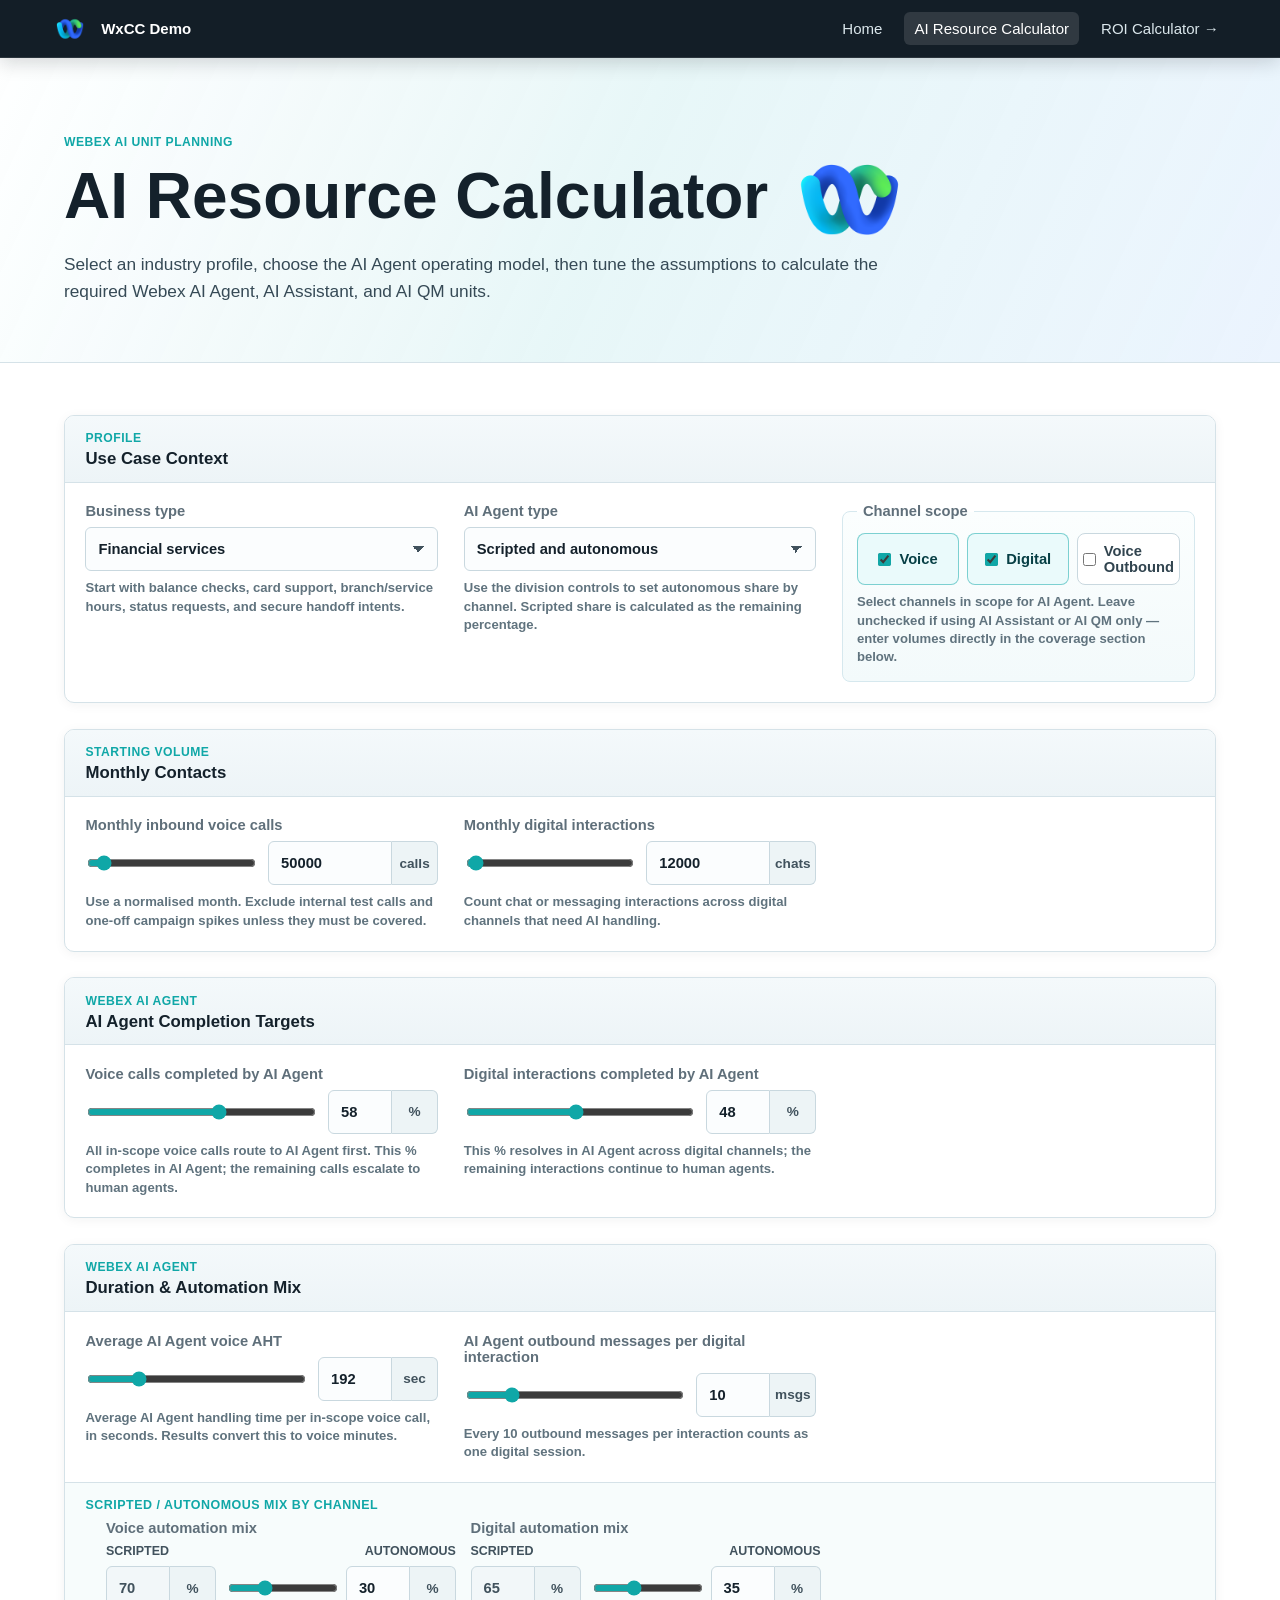
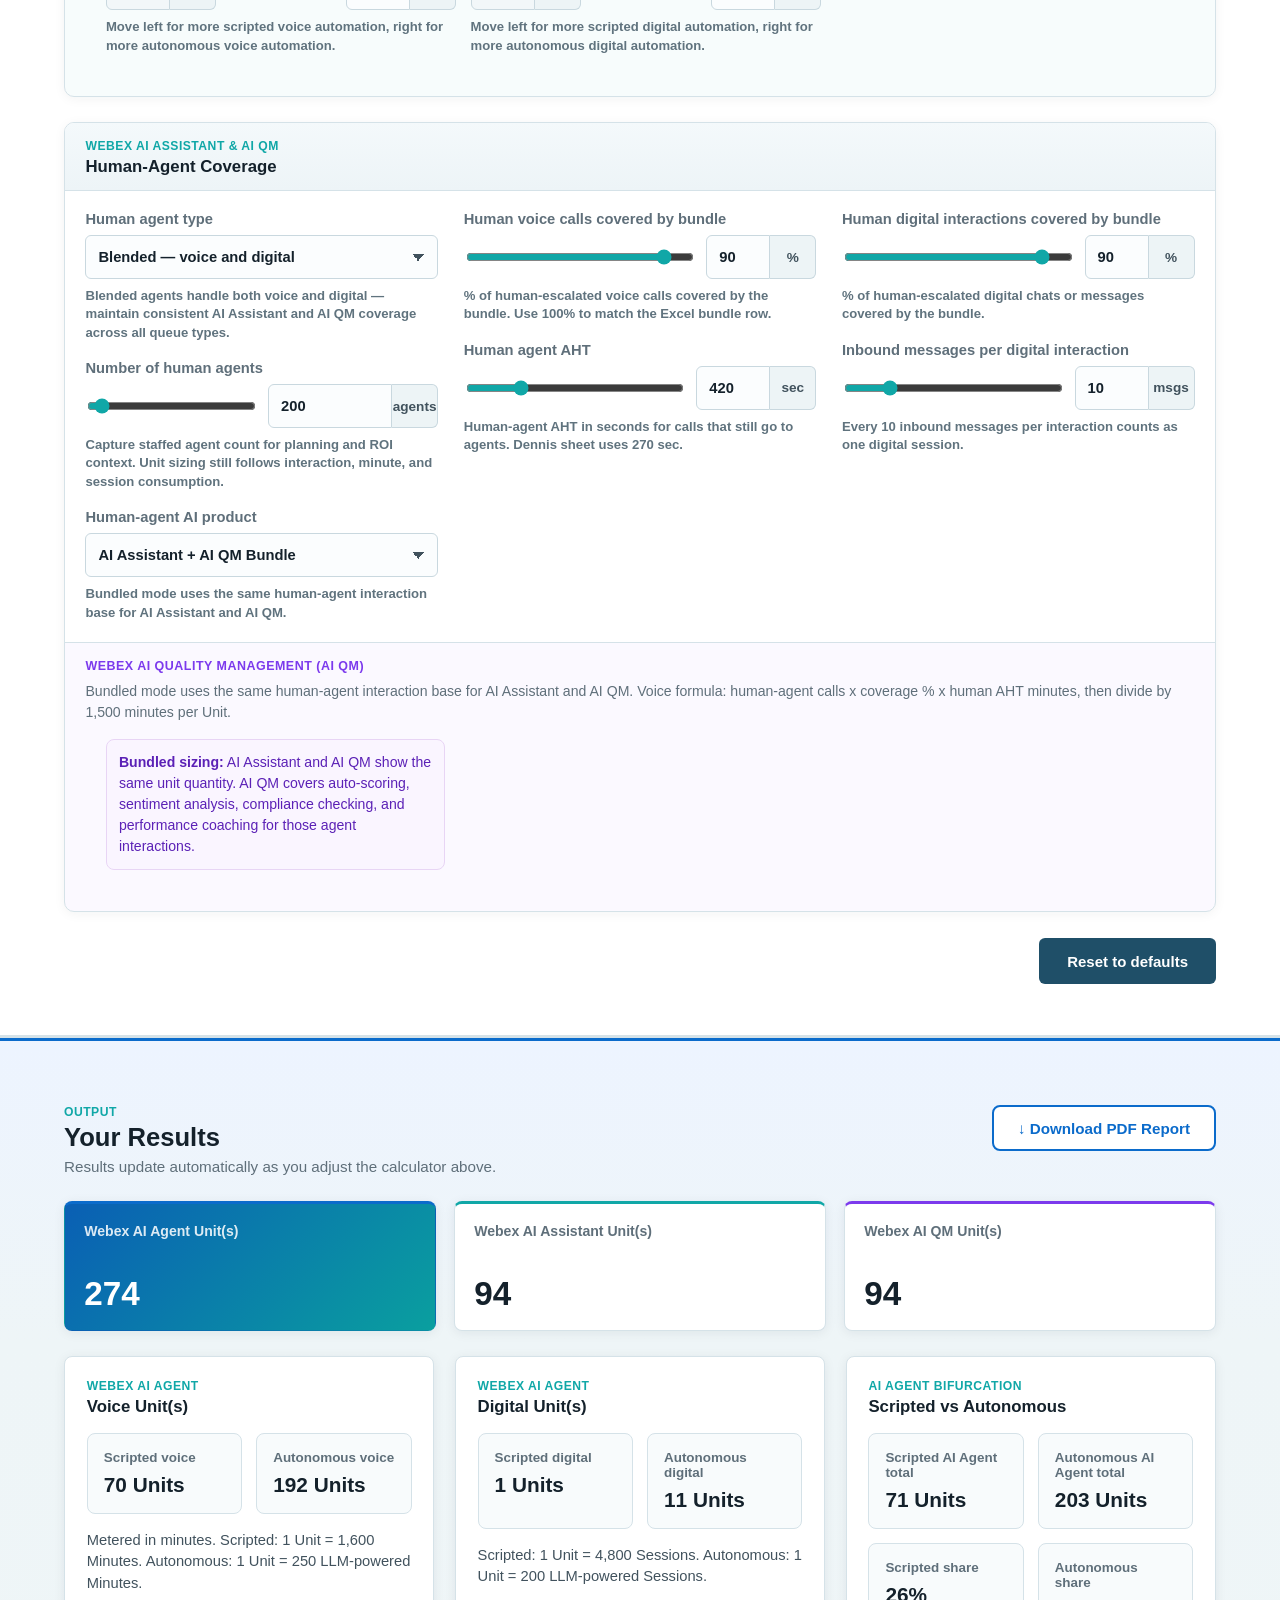
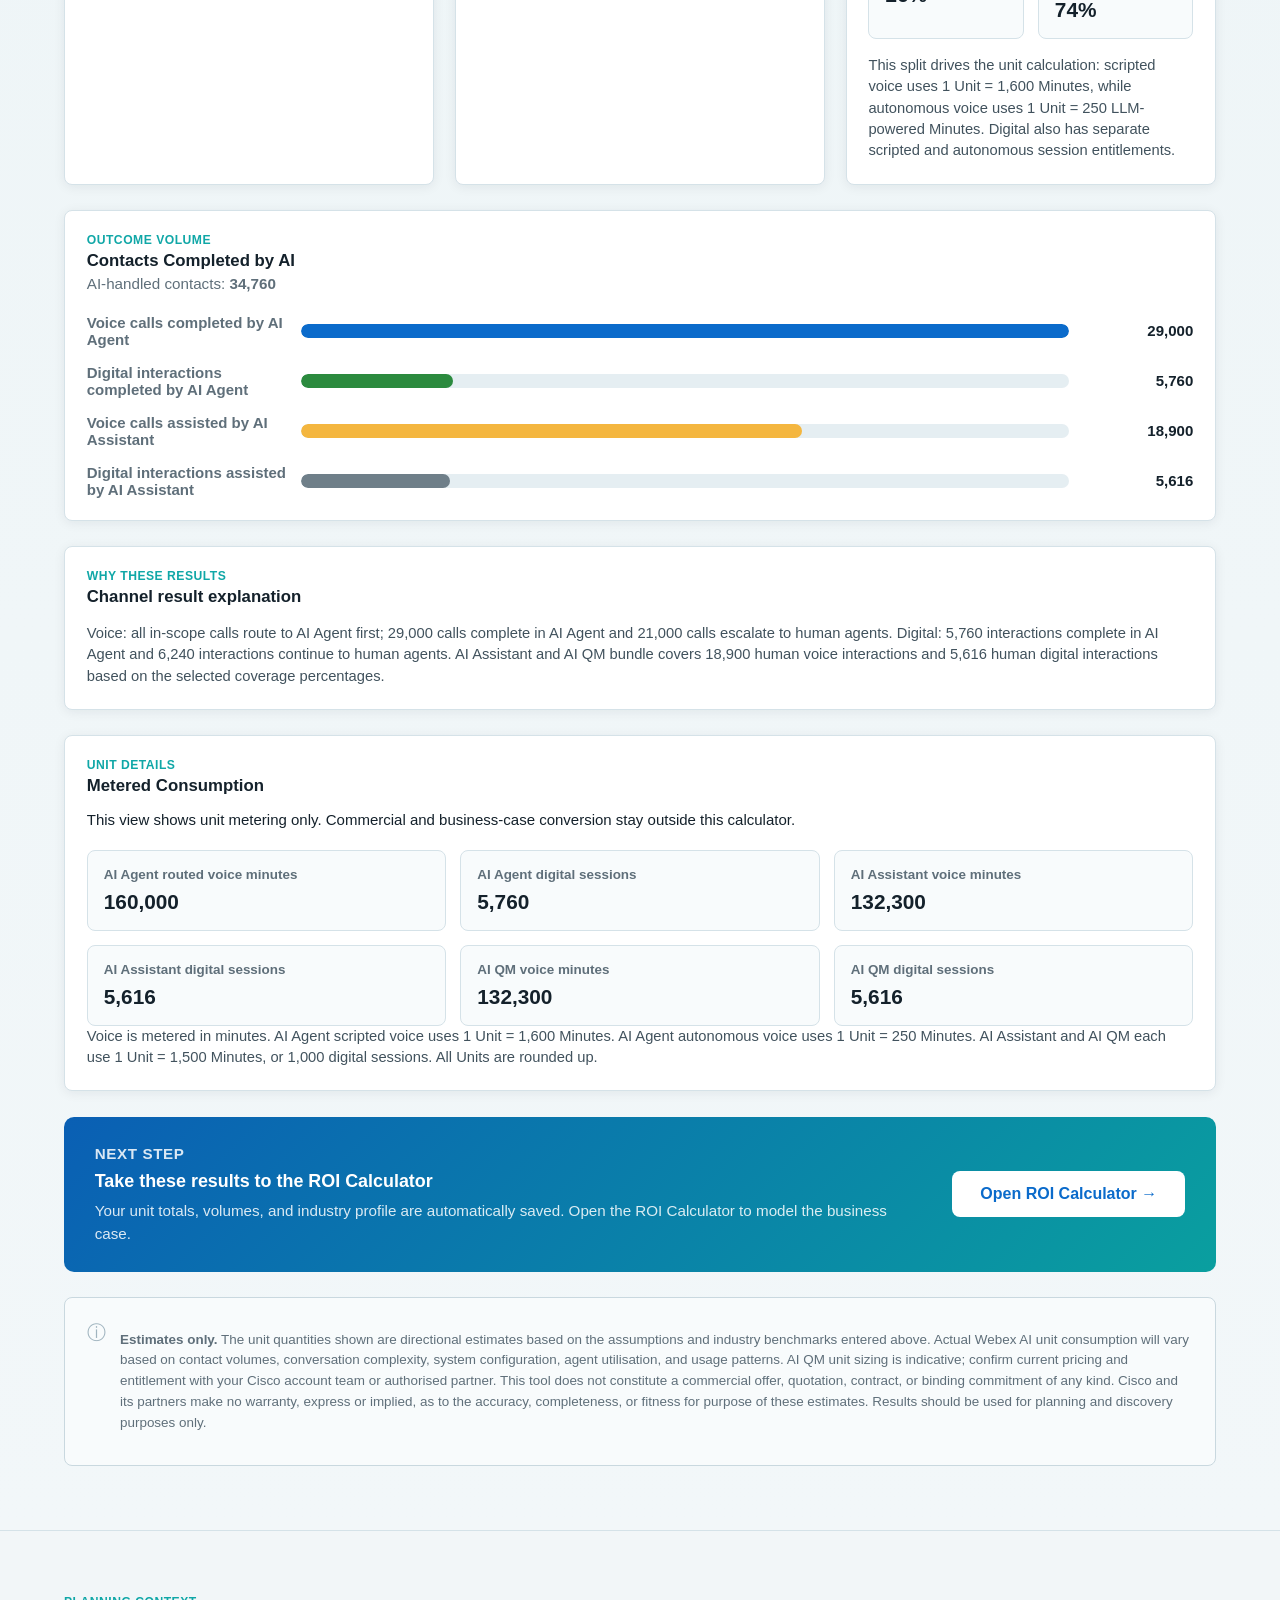
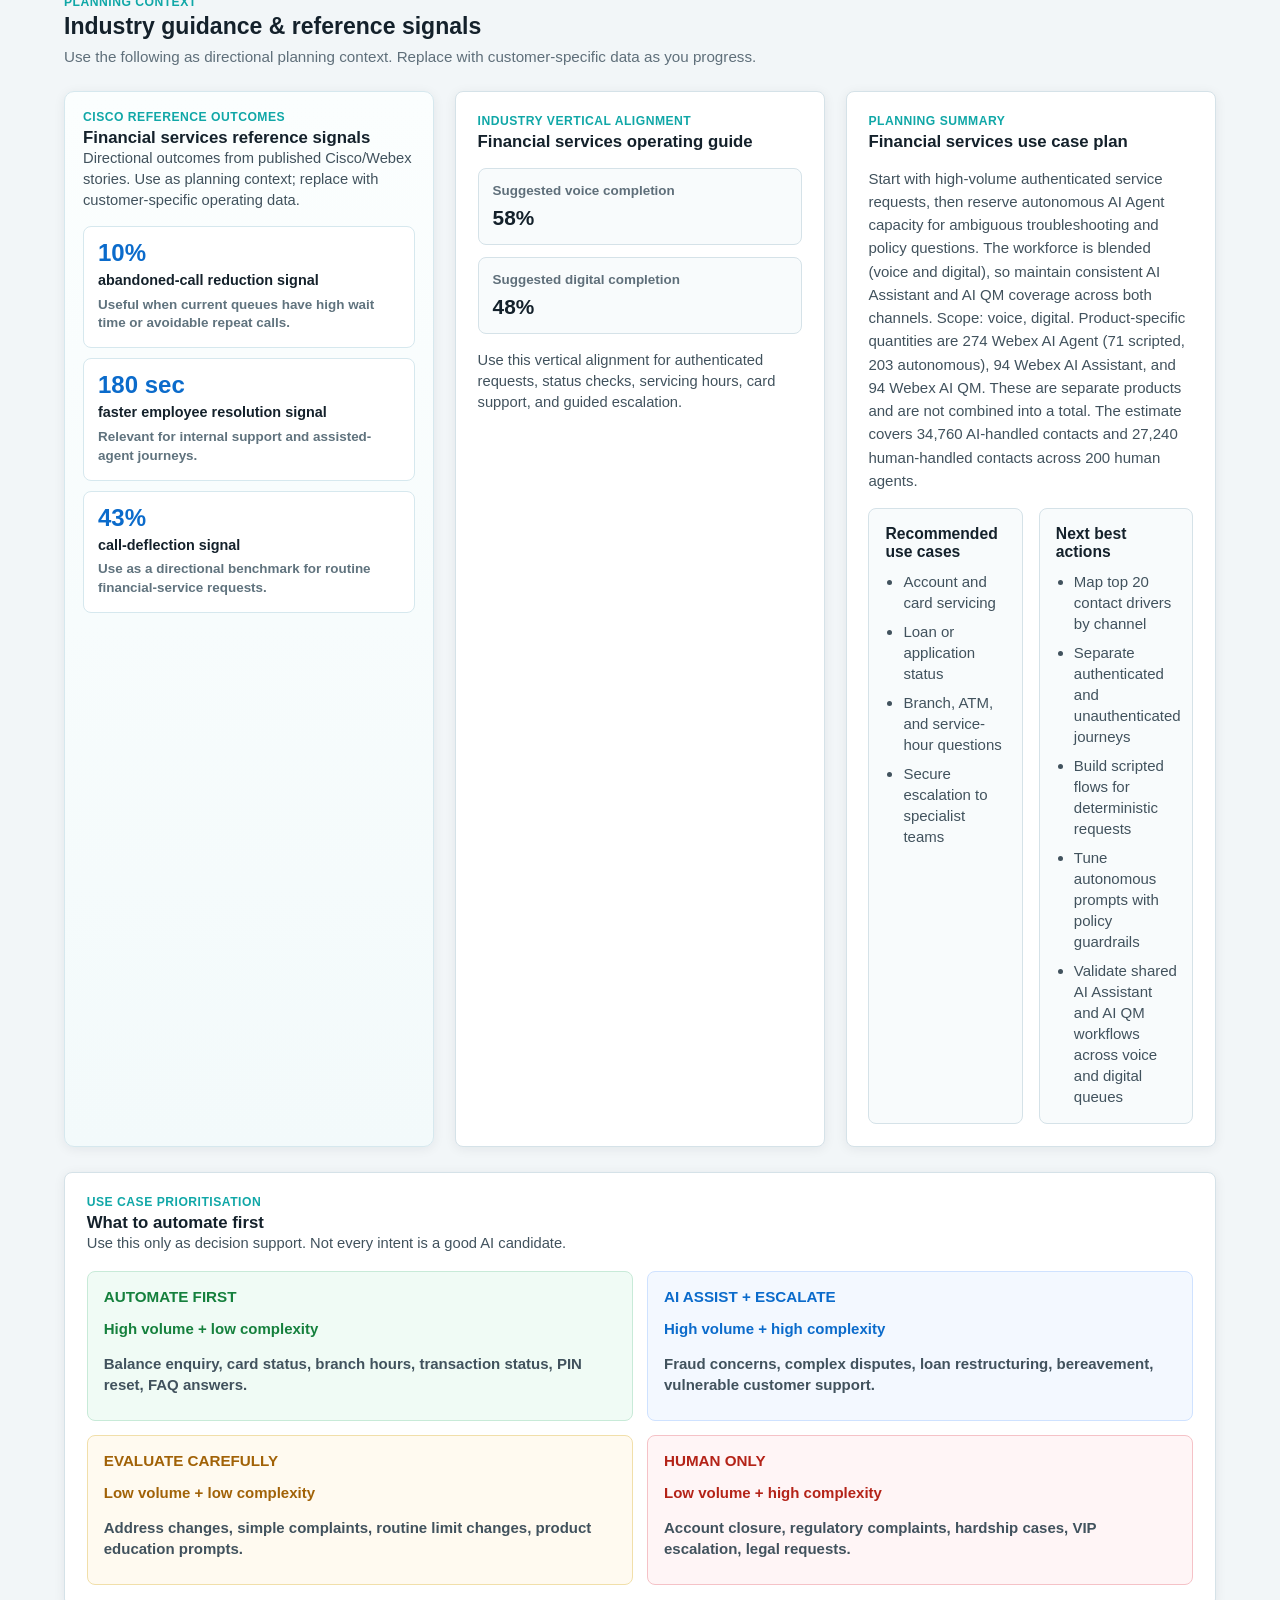
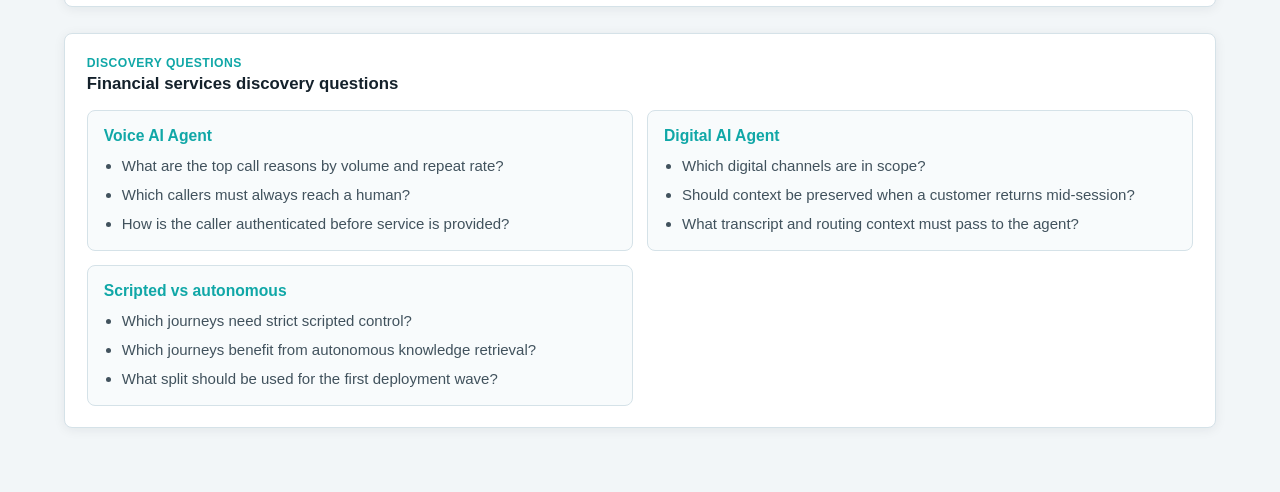
==== commit d845d454: "ROI Checks" ====
--- a/AI Resources Calculator/index.html
+++ b/AI Resources Calculator/index.html
@@ -414,7 +414,7 @@
               <div><dt>Scripted share</dt><dd id="agentScriptedShare">0%</dd></div>
               <div><dt>Autonomous share</dt><dd id="agentAutonomousShare">0%</dd></div>
             </dl>
-            <p id="agentBifurcationNote" class="formula">Bifurcation is based on the selected division of labour between scripted and autonomous AI Agent work.</p>
+            <p id="agentBifurcationNote" class="formula">This split changes the unit calculation because scripted and autonomous AI Agent work use different entitlements.</p>
           </article>
         </div>
 
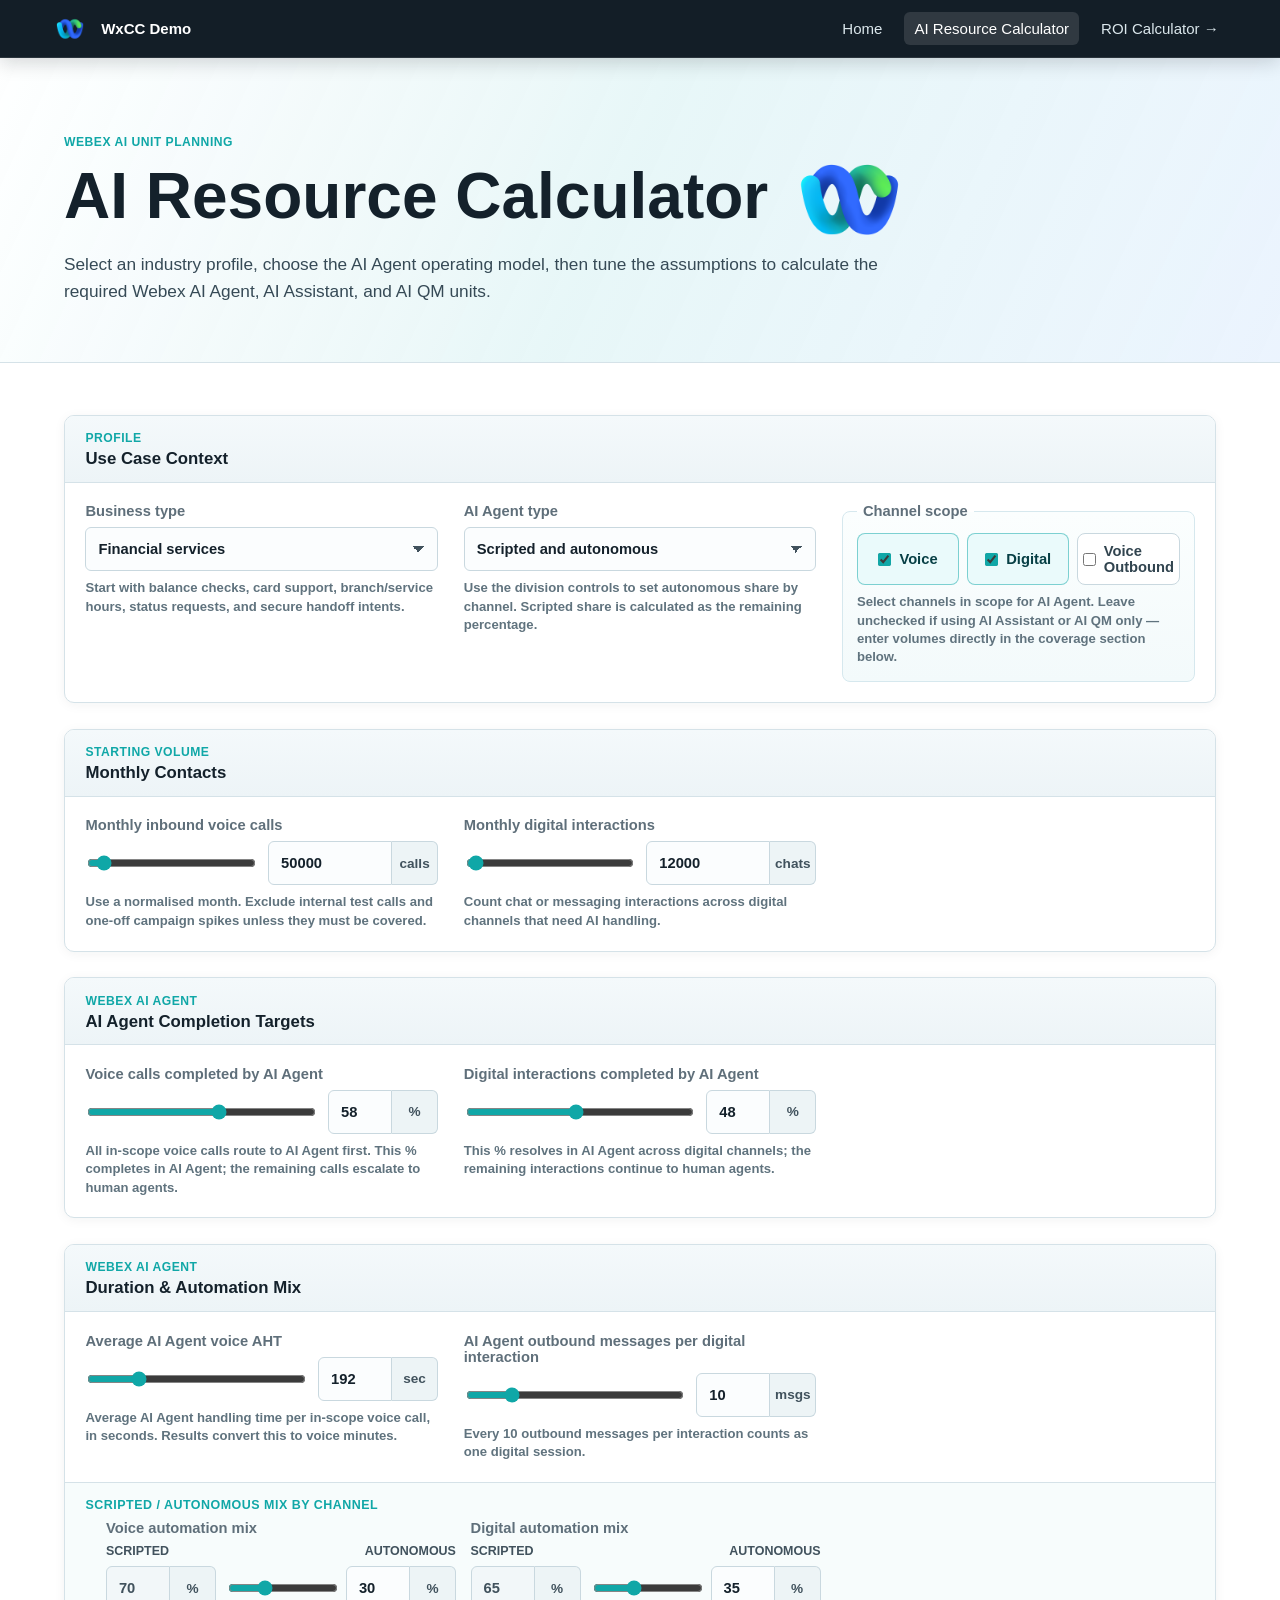
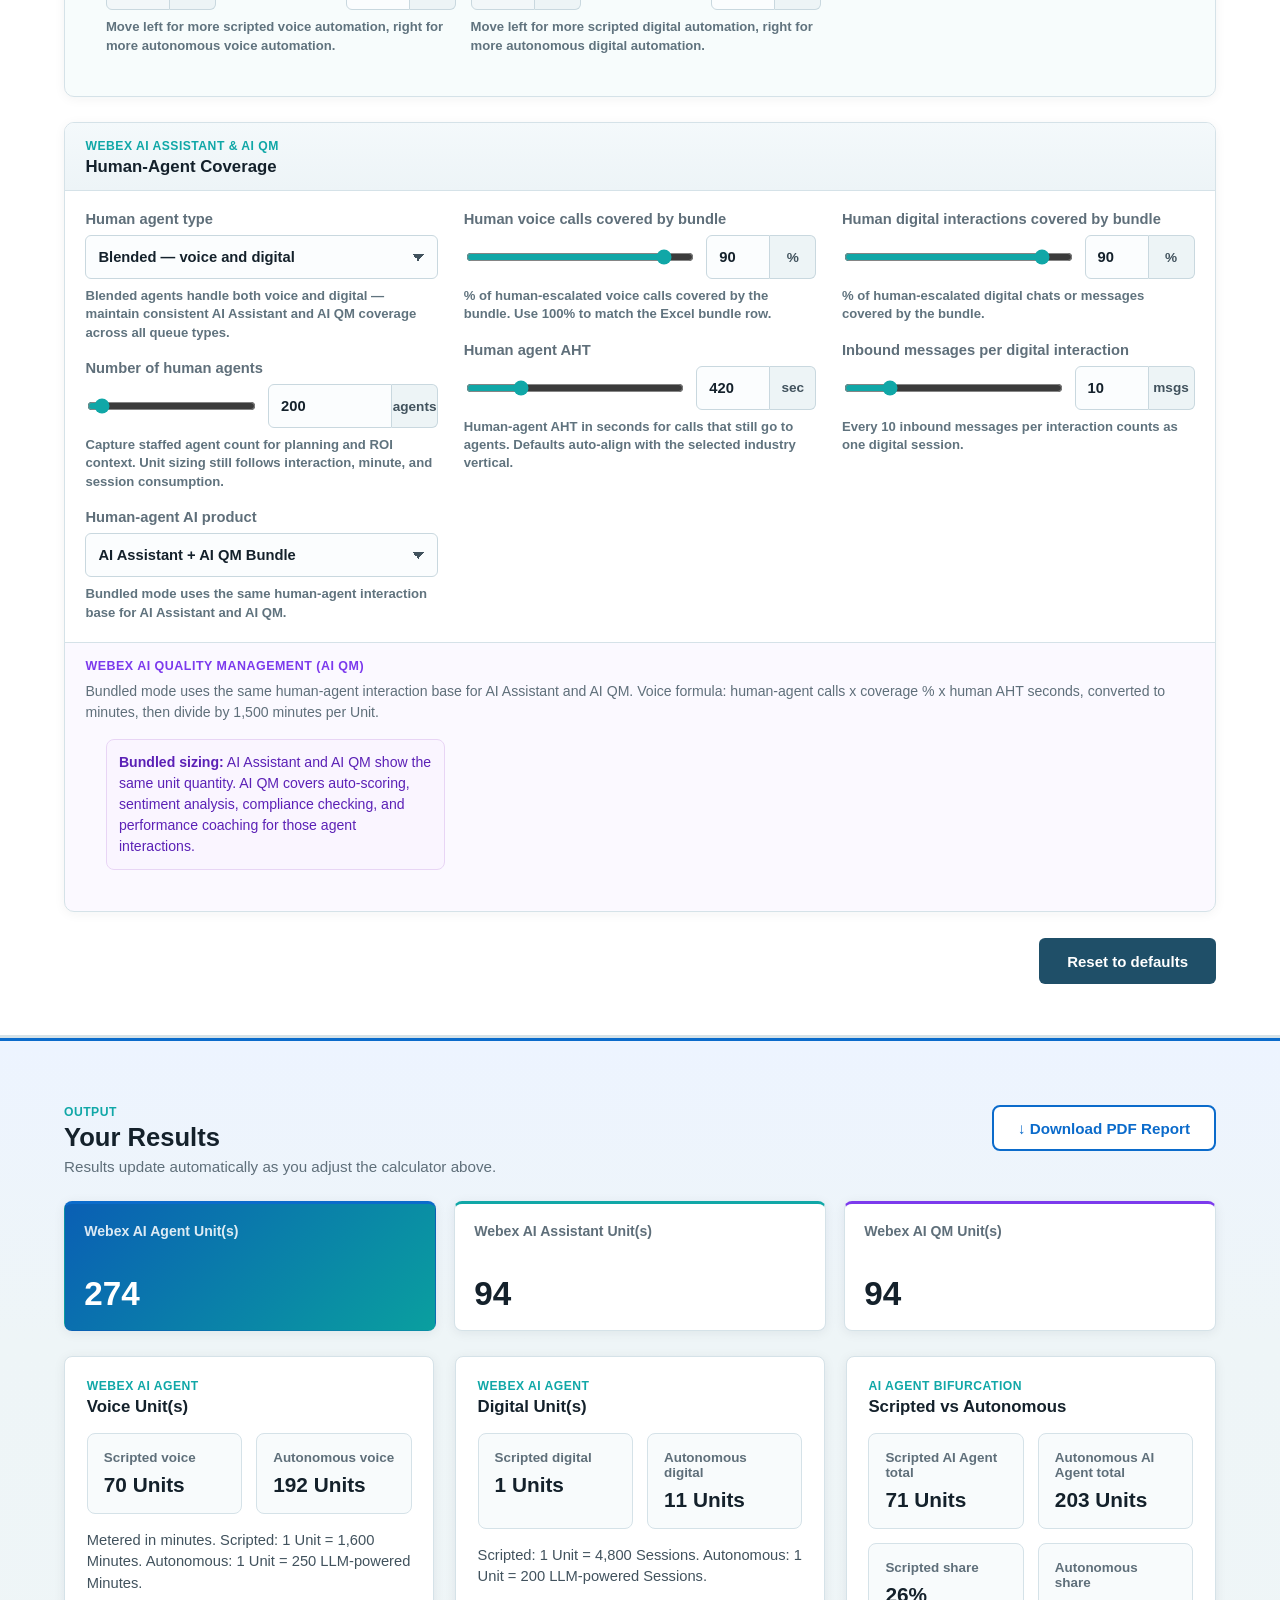
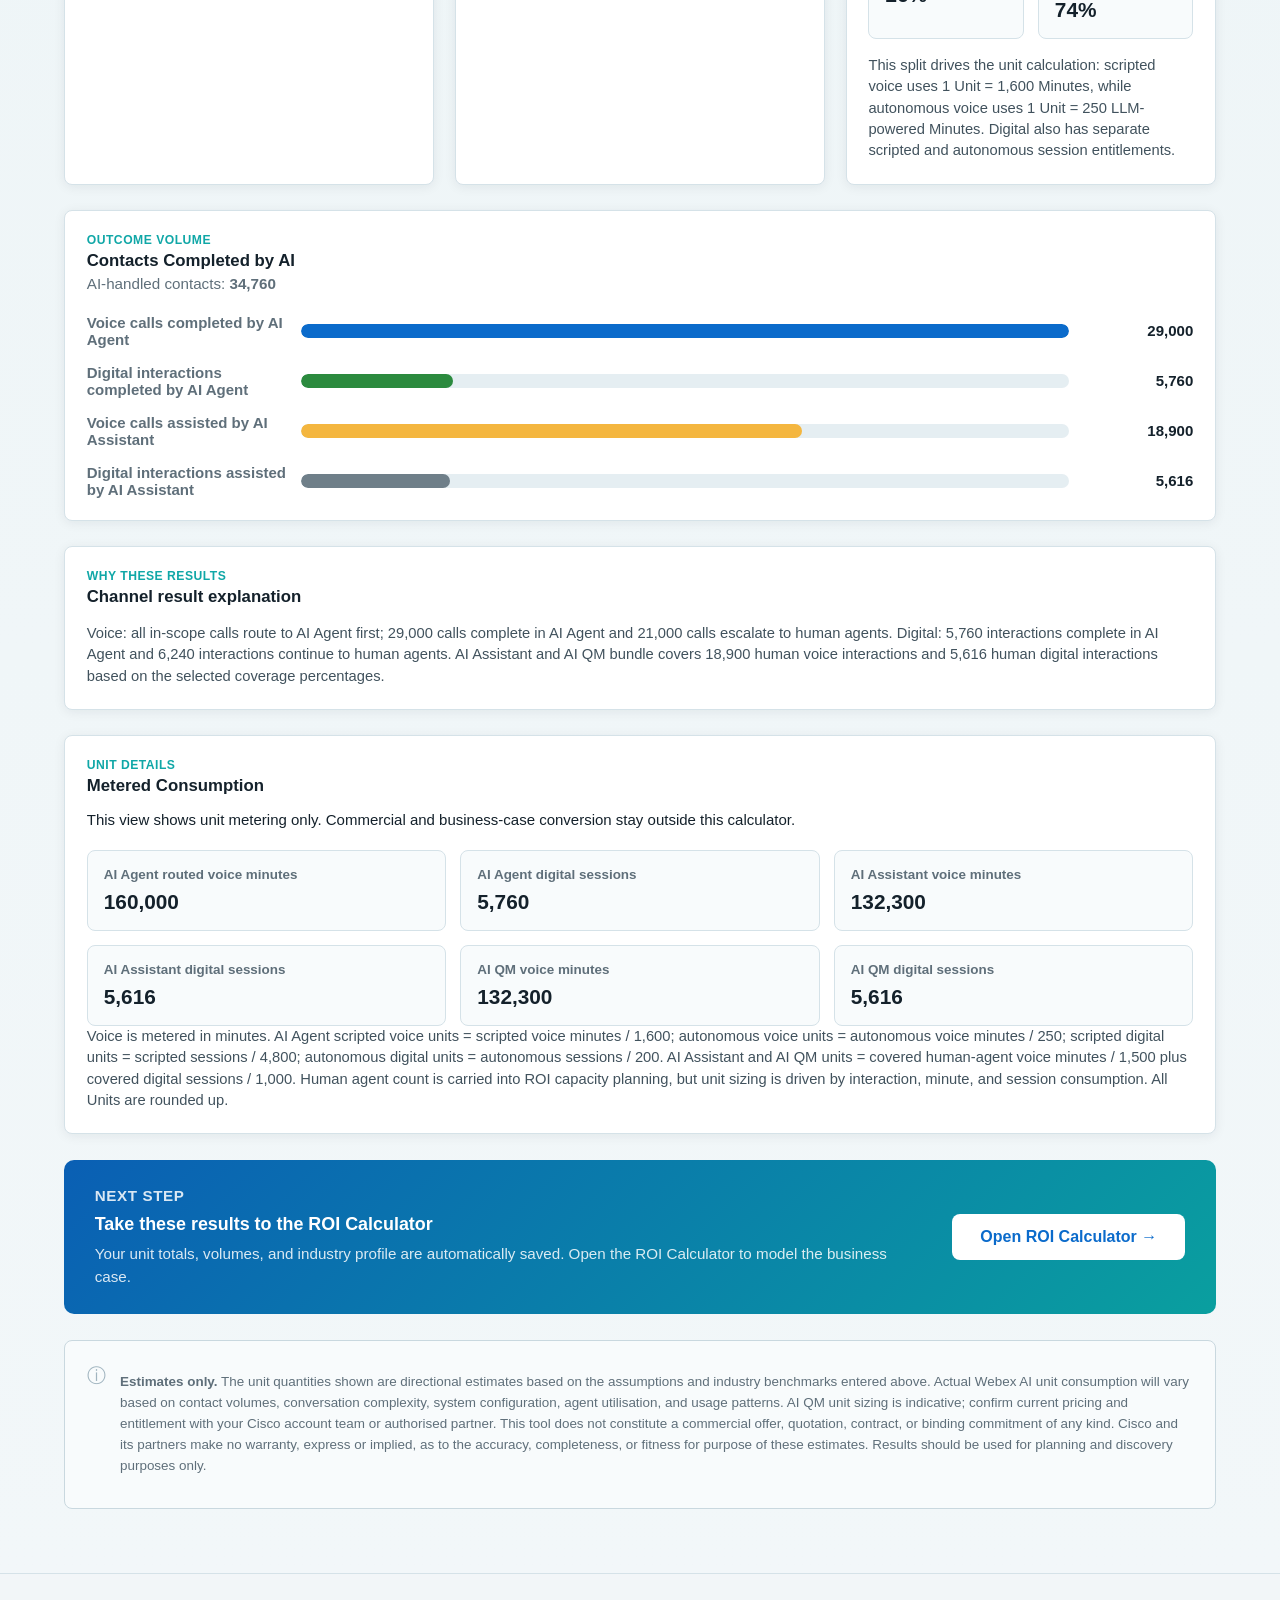
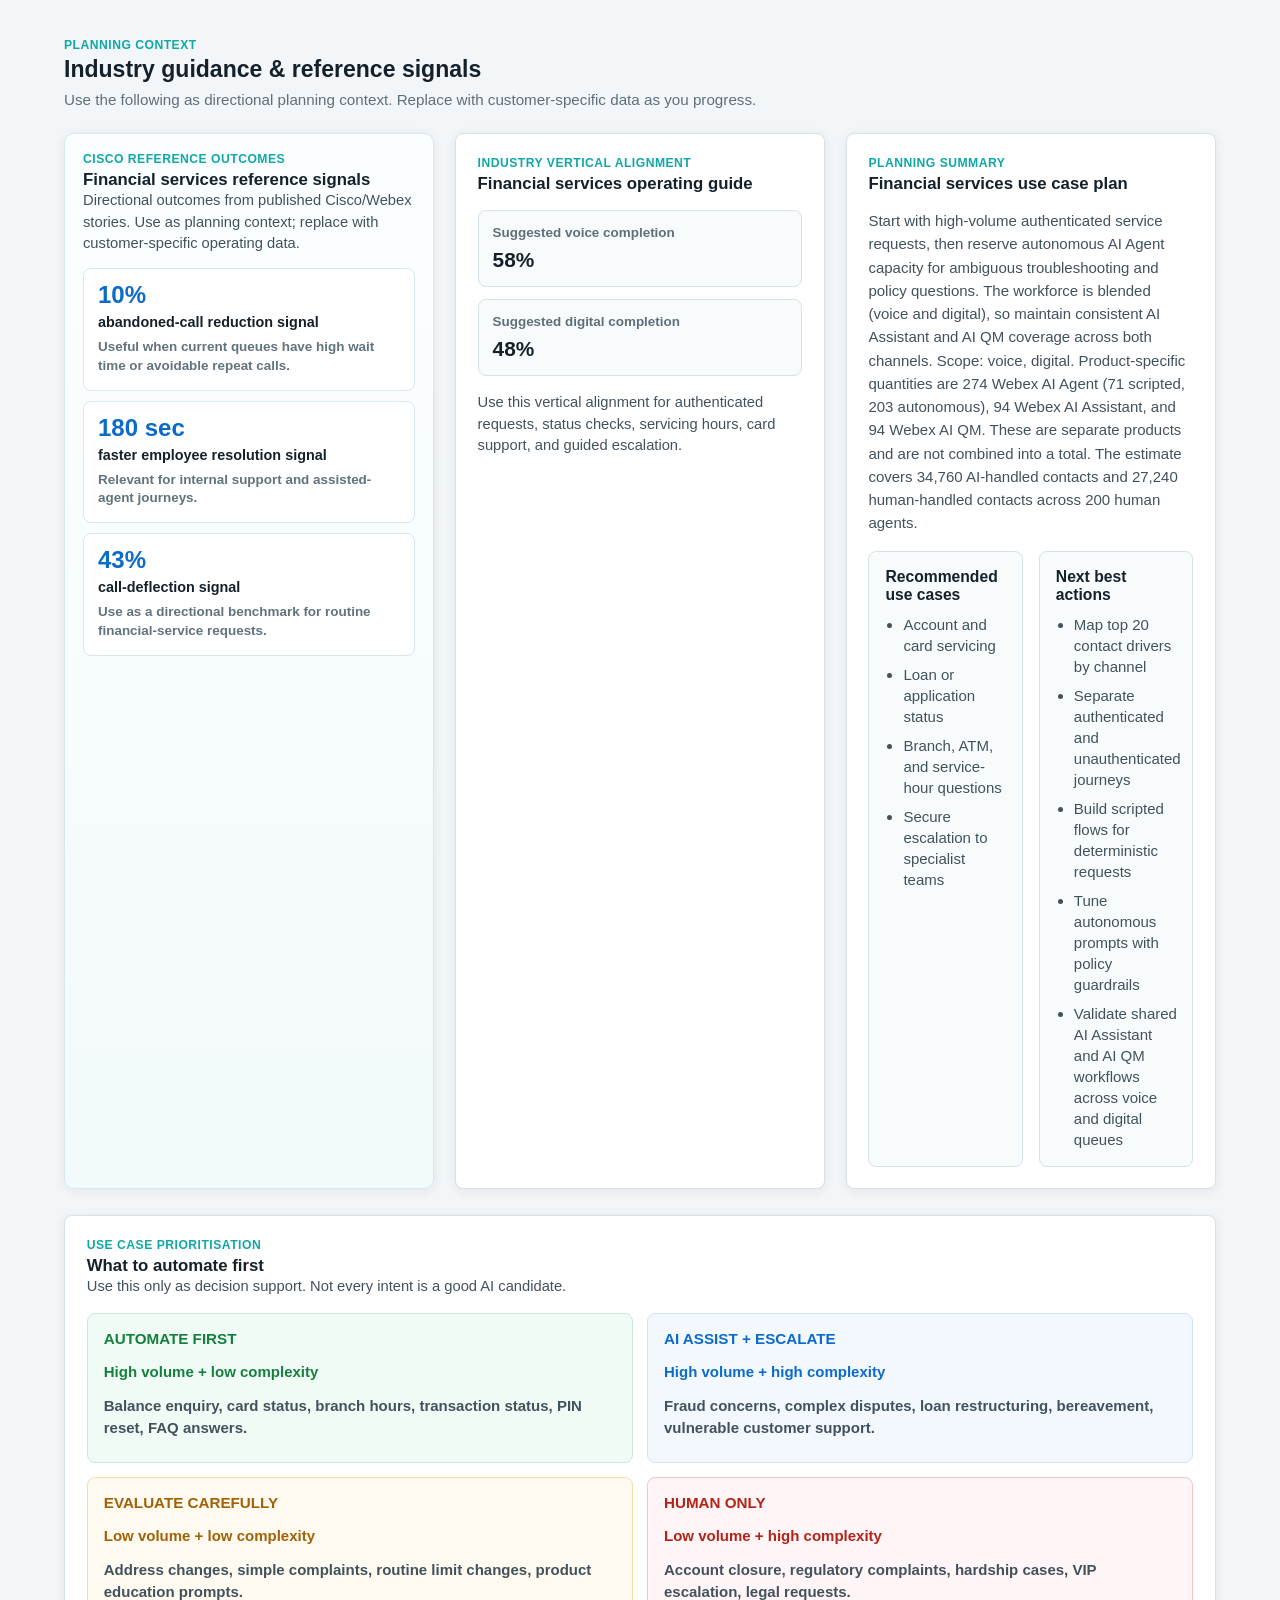
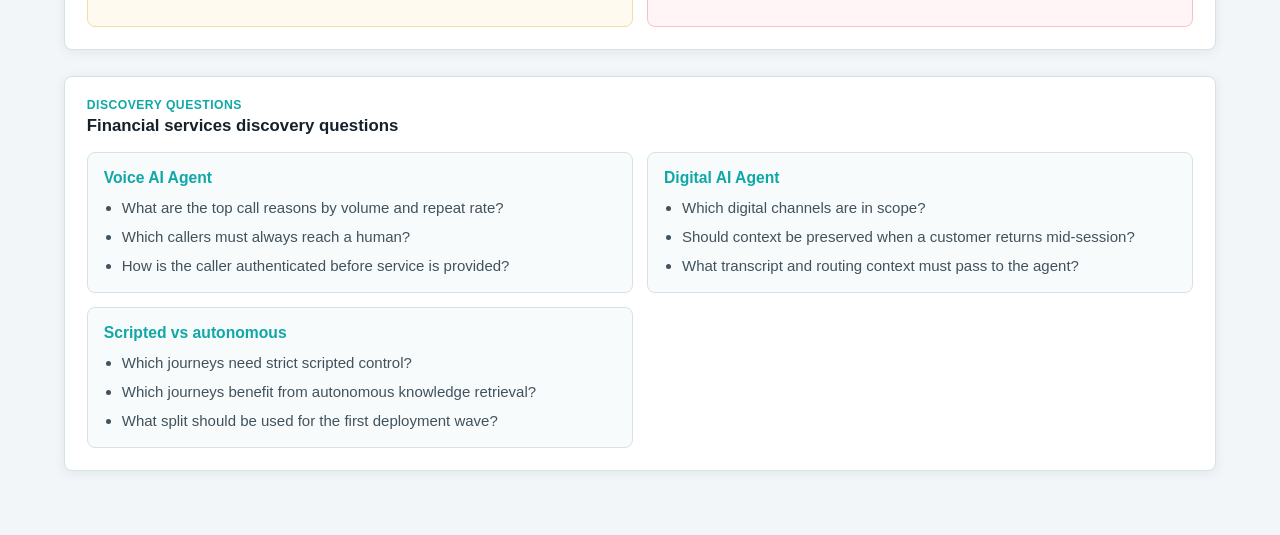
==== commit e95310e0: "Finetuning" ====
--- a/AI Resources Calculator/index.html
+++ b/AI Resources Calculator/index.html
@@ -288,7 +288,7 @@
                   <input id="humanAhtMinutesSlider" type="range" min="0" max="1800" step="5" value="420" data-sync-target="humanAhtMinutes" />
                   <div class="with-unit value-small"><input id="humanAhtMinutes" type="number" min="0" step="5" value="420" data-sync-target="humanAhtMinutesSlider" /><span>sec</span></div>
                 </div>
-                <small>Human-agent AHT in seconds for calls that still go to agents. Dennis sheet uses 270 sec.</small>
+                <small>Human-agent AHT in seconds for calls that still go to agents. Defaults auto-align with the selected industry vertical.</small>
               </label>
             </div>
 
@@ -449,7 +449,7 @@
             <div data-assistant-channel="voice"><dt>AI QM voice minutes</dt><dd id="qmVoiceEvaluations">0</dd></div>
             <div data-assistant-channel="digital"><dt>AI QM digital sessions</dt><dd id="qmDigitalEvaluations">0</dd></div>
           </dl>
-          <p class="formula">Voice is metered in minutes. AI Agent scripted voice uses 1 Unit = 1,600 Minutes. AI Agent autonomous voice uses 1 Unit = 250 Minutes. AI Assistant and AI QM each use 1 Unit = 1,500 Minutes, or 1,000 digital sessions. All Units are rounded up.</p>
+          <p class="formula">Voice is metered in minutes. AI Agent scripted voice units = scripted voice minutes / 1,600; autonomous voice units = autonomous voice minutes / 250; scripted digital units = scripted sessions / 4,800; autonomous digital units = autonomous sessions / 200. AI Assistant and AI QM units = covered human-agent voice minutes / 1,500 plus covered digital sessions / 1,000. Human agent count is carried into ROI capacity planning, but unit sizing is driven by interaction, minute, and session consumption. All Units are rounded up.</p>
         </article>
 
         <!-- Next step CTA -->
